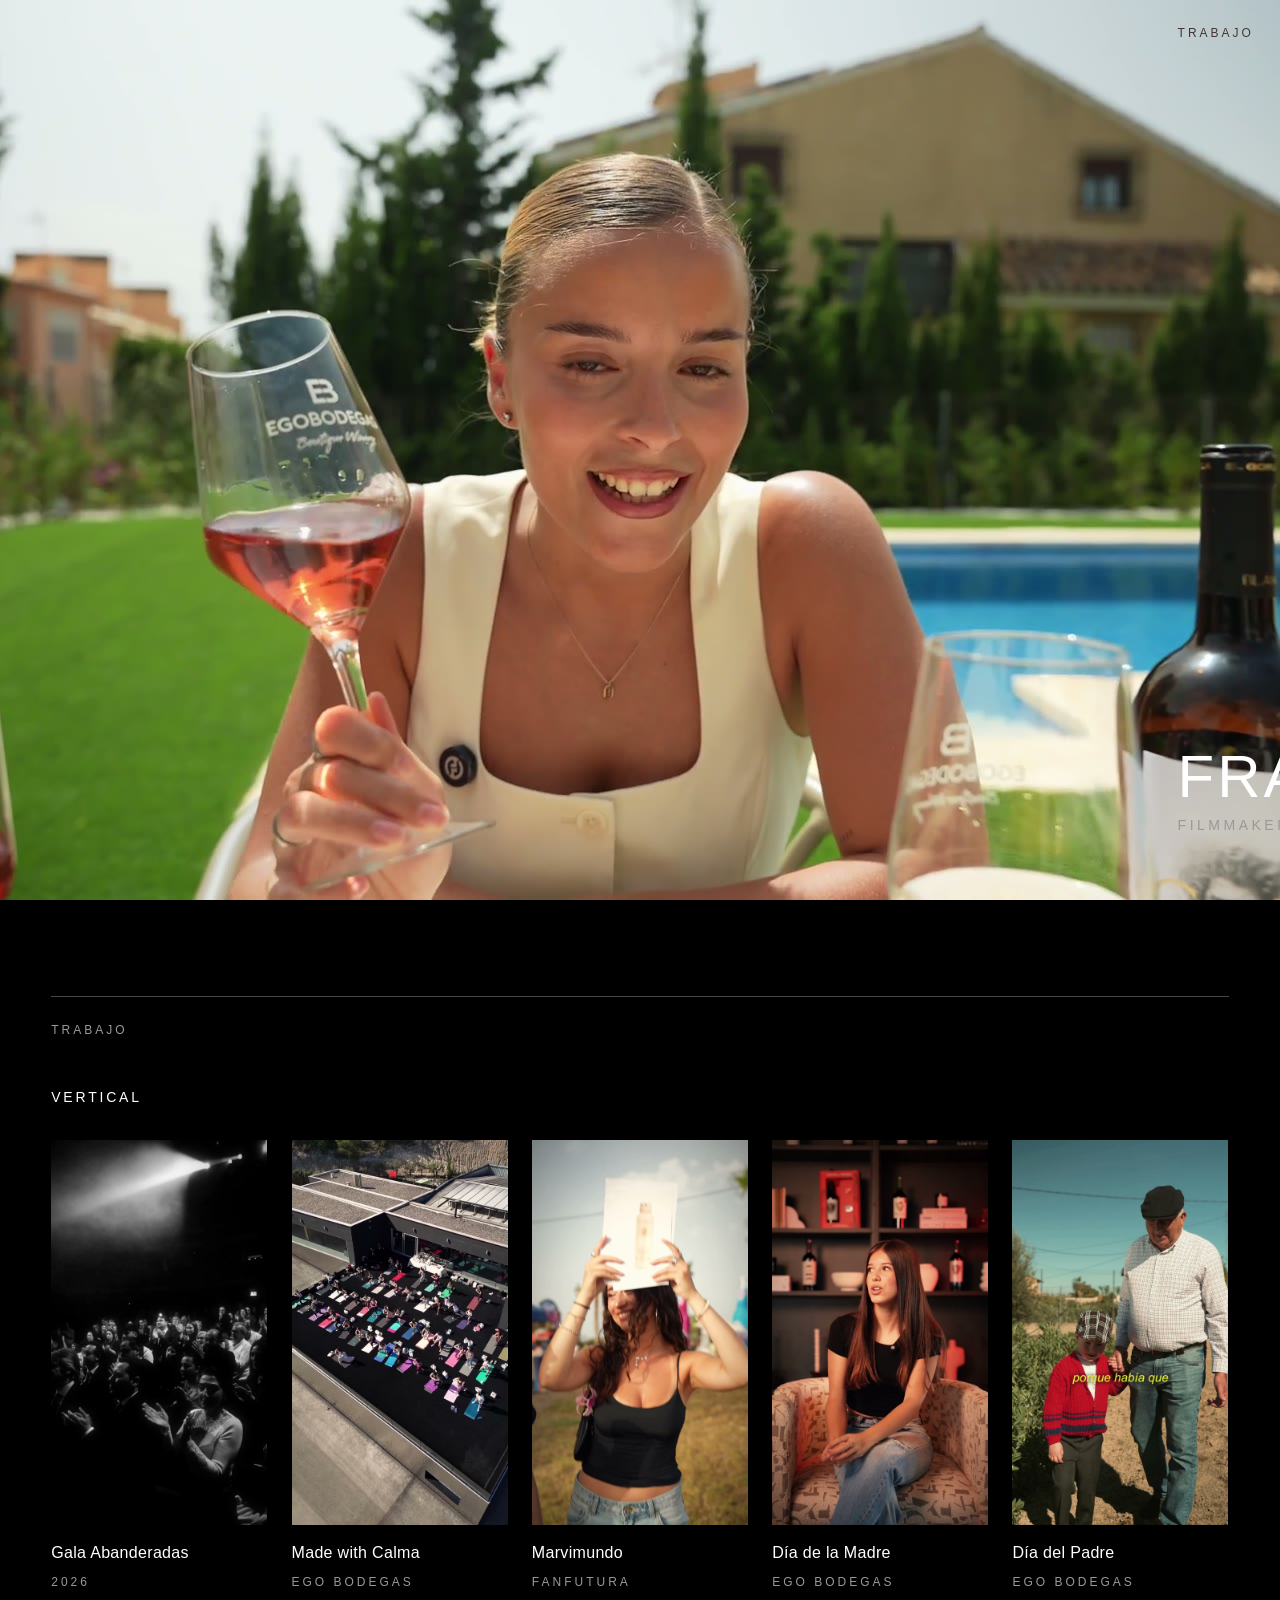
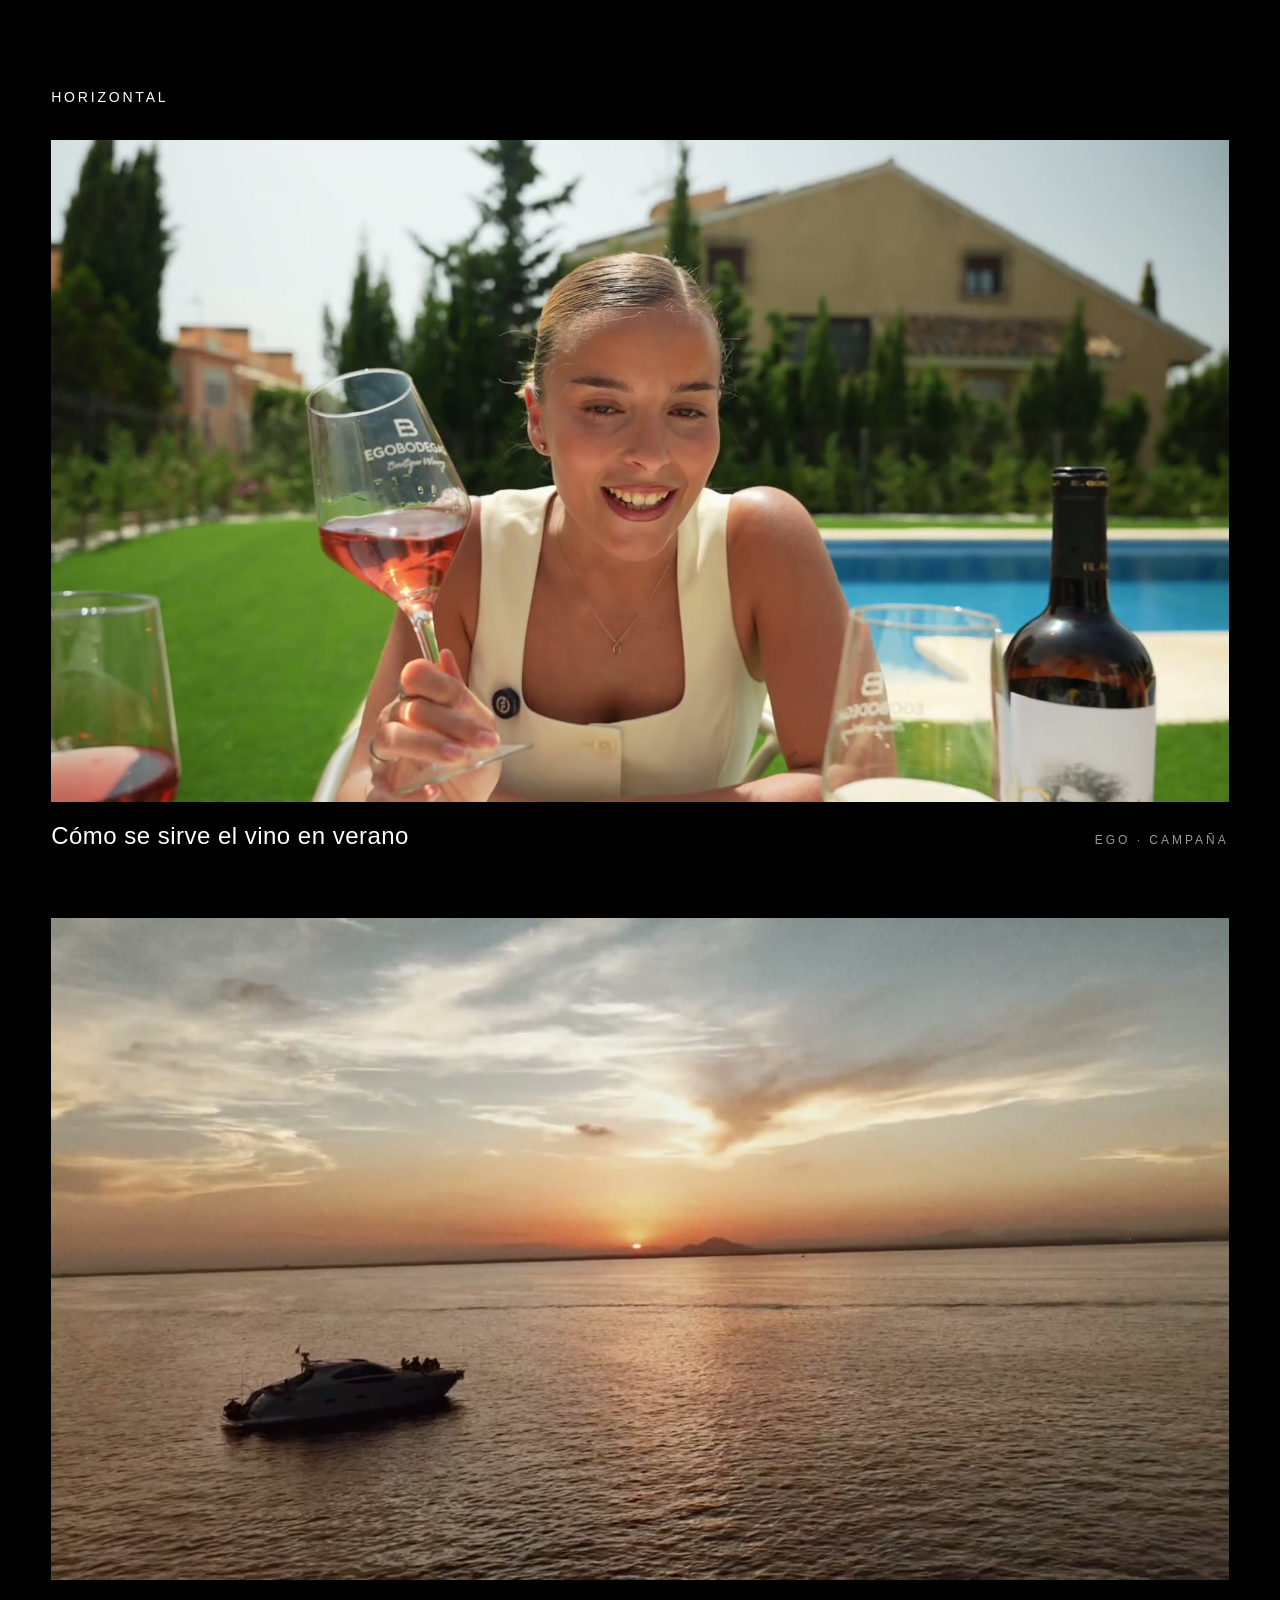
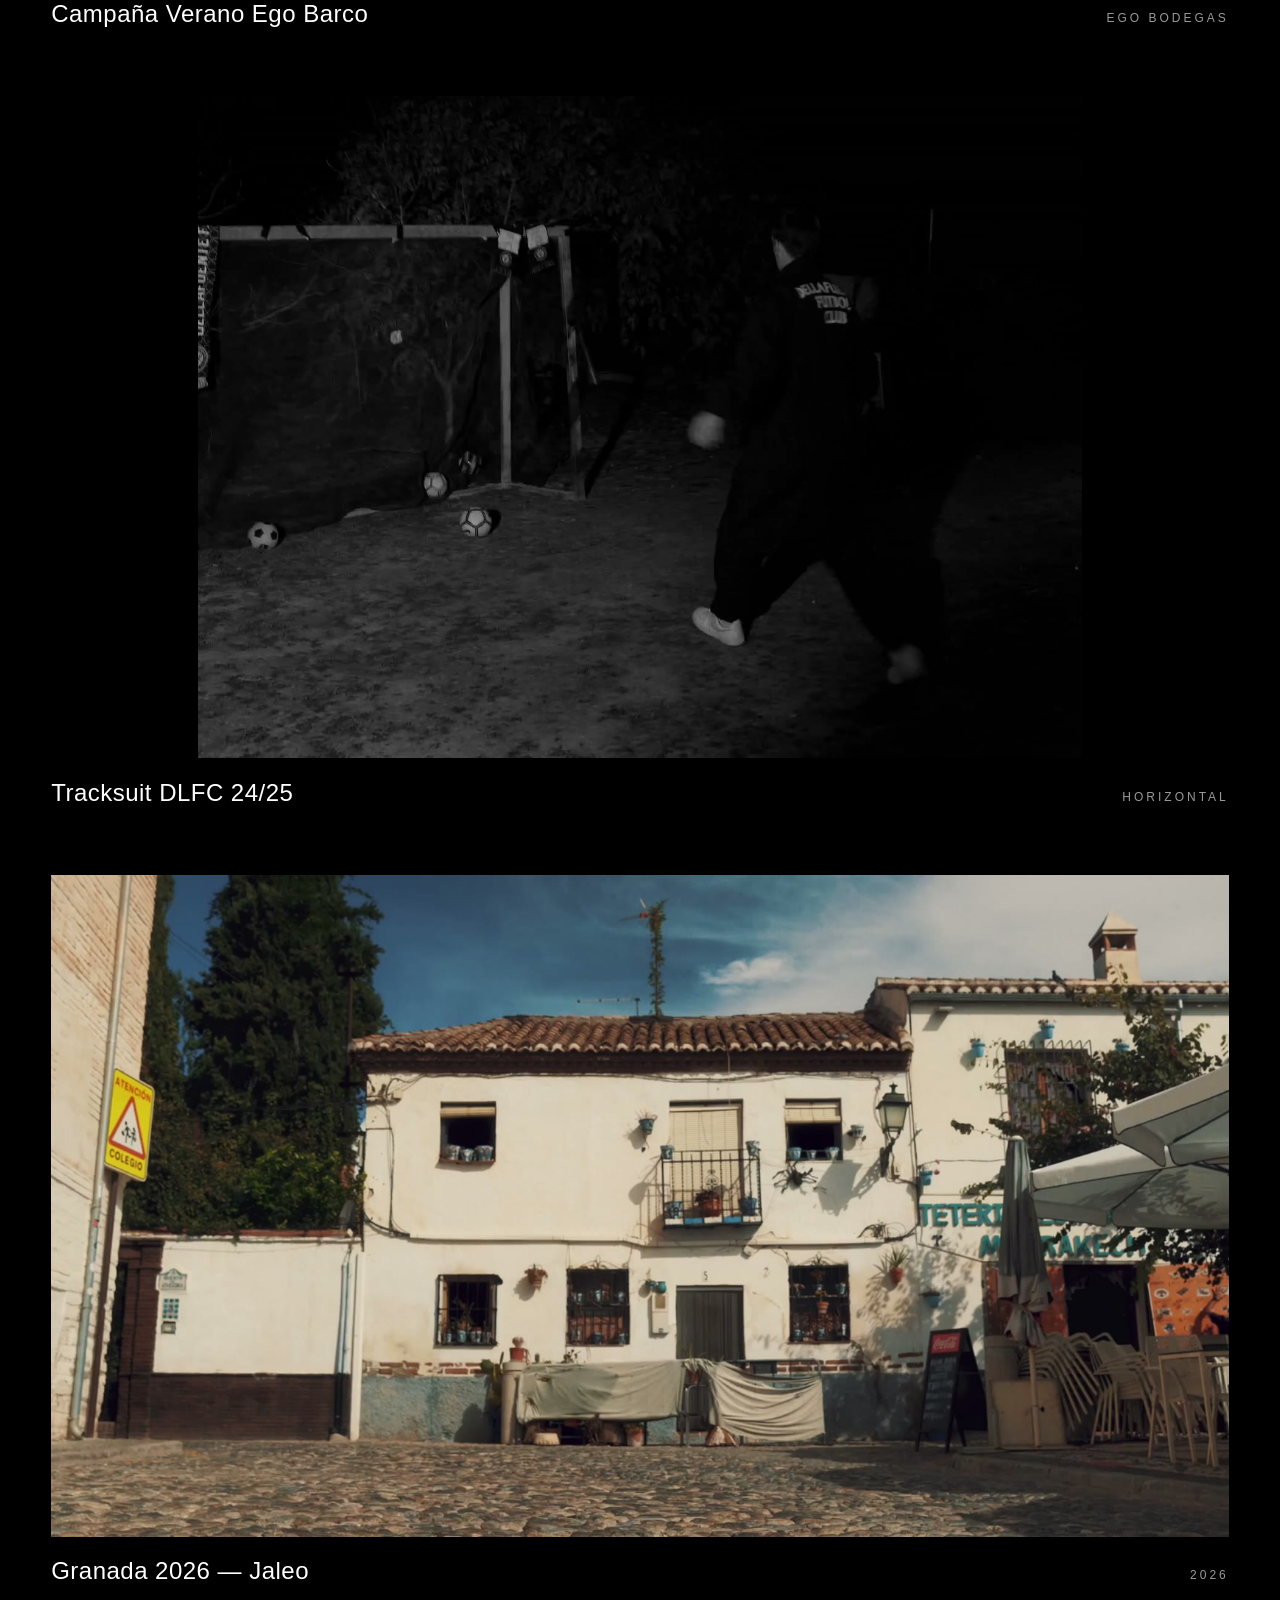
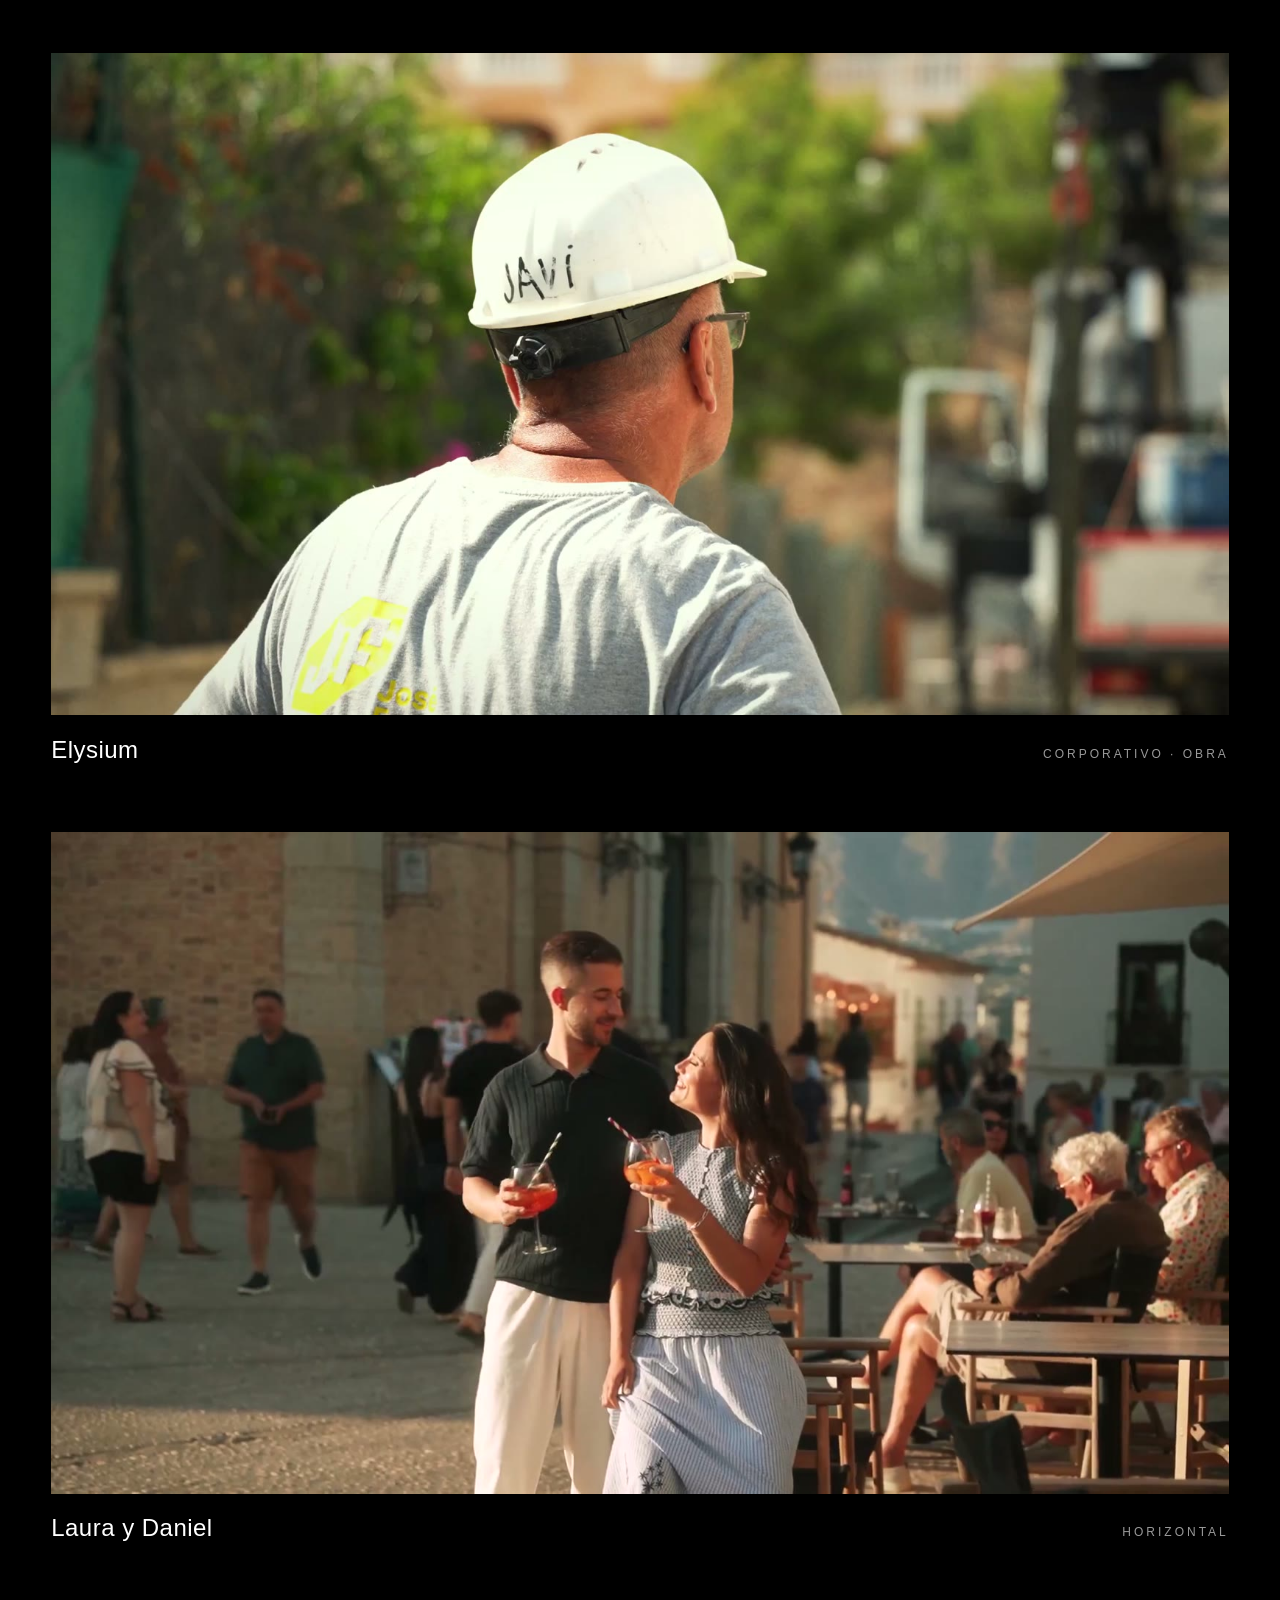
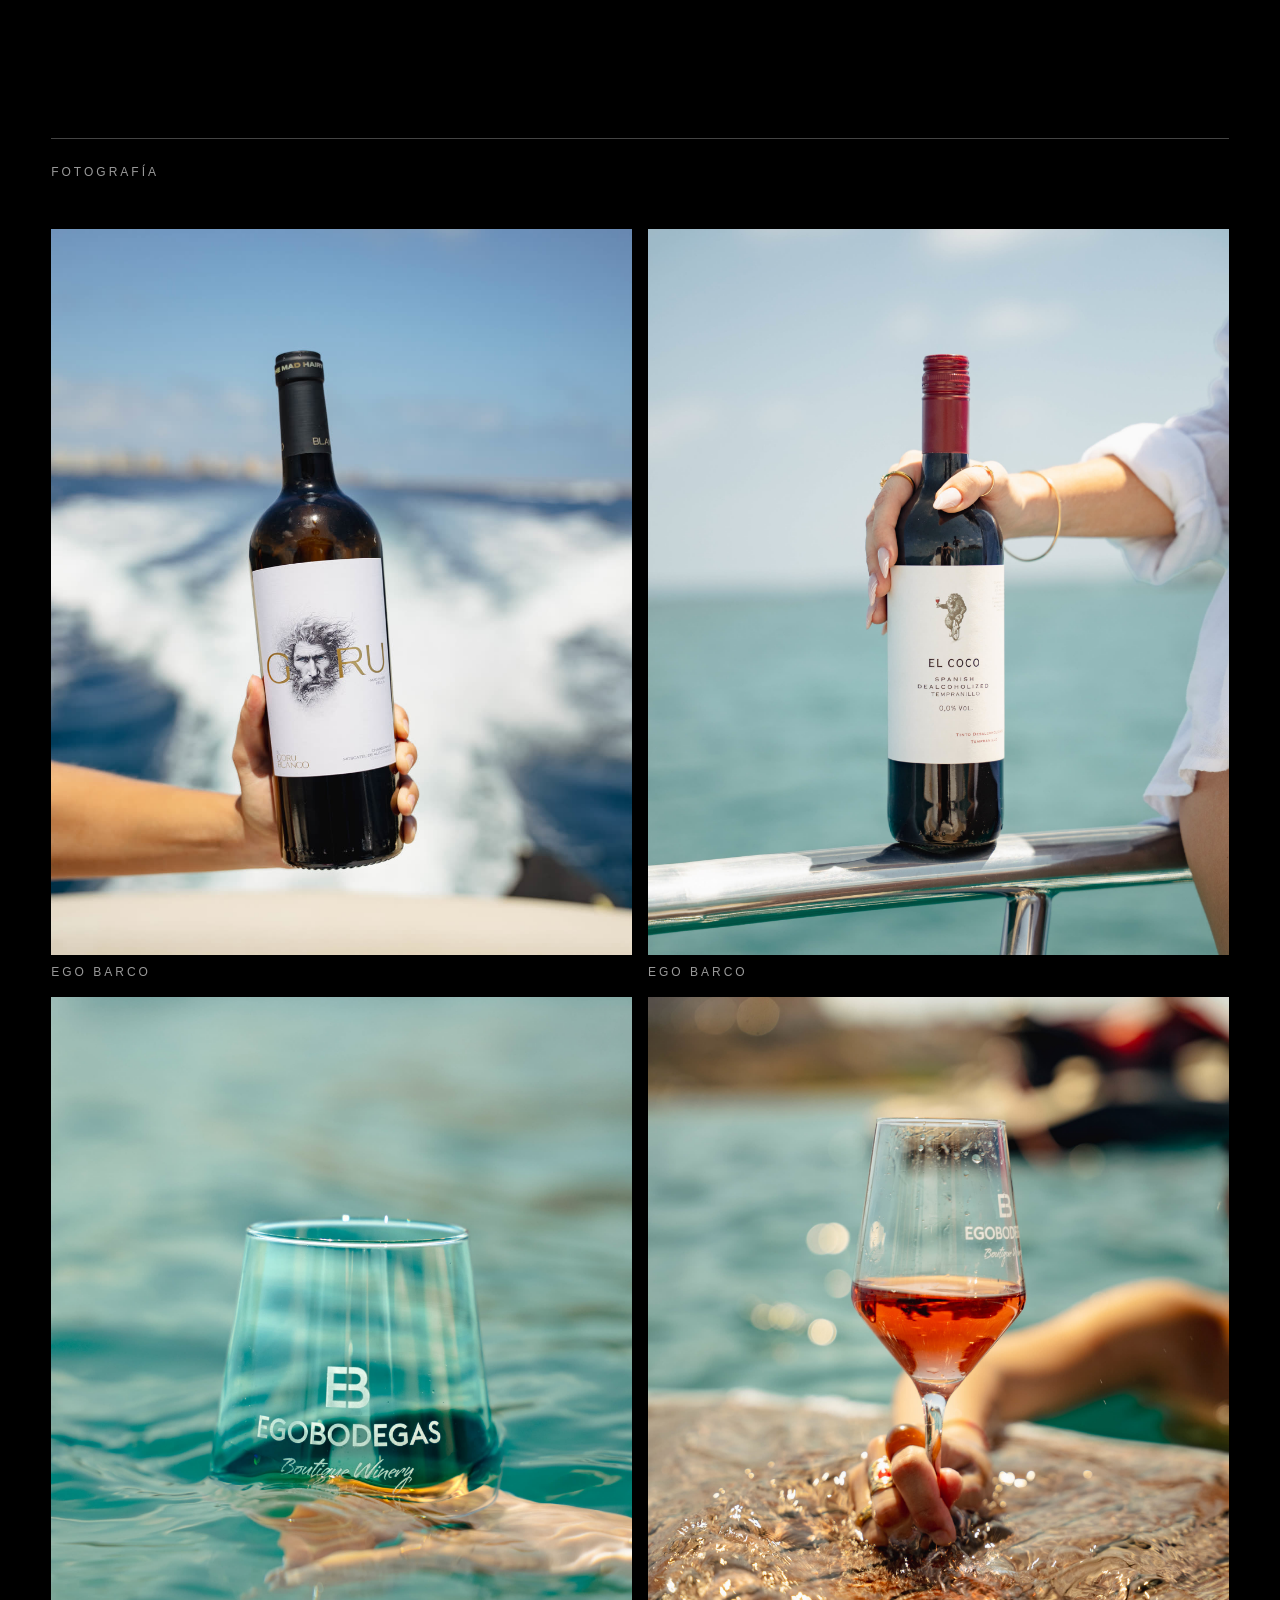
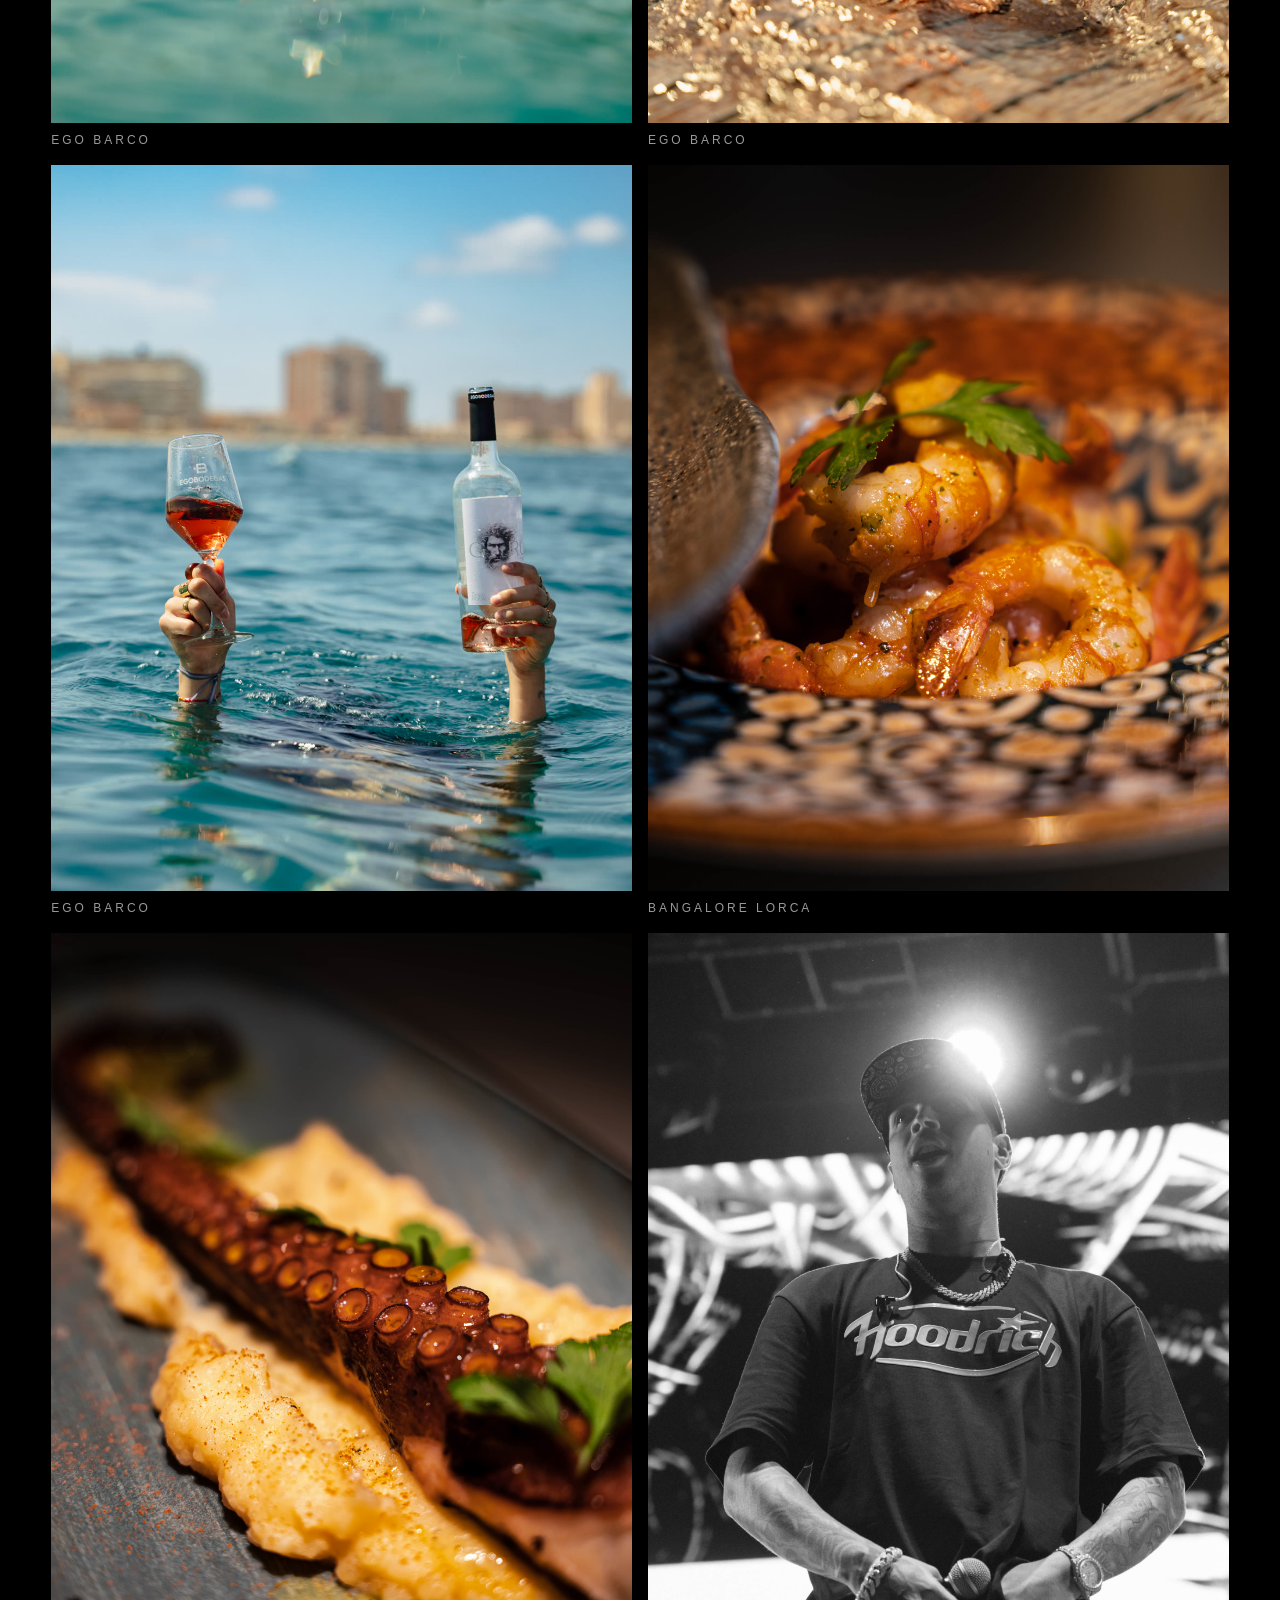
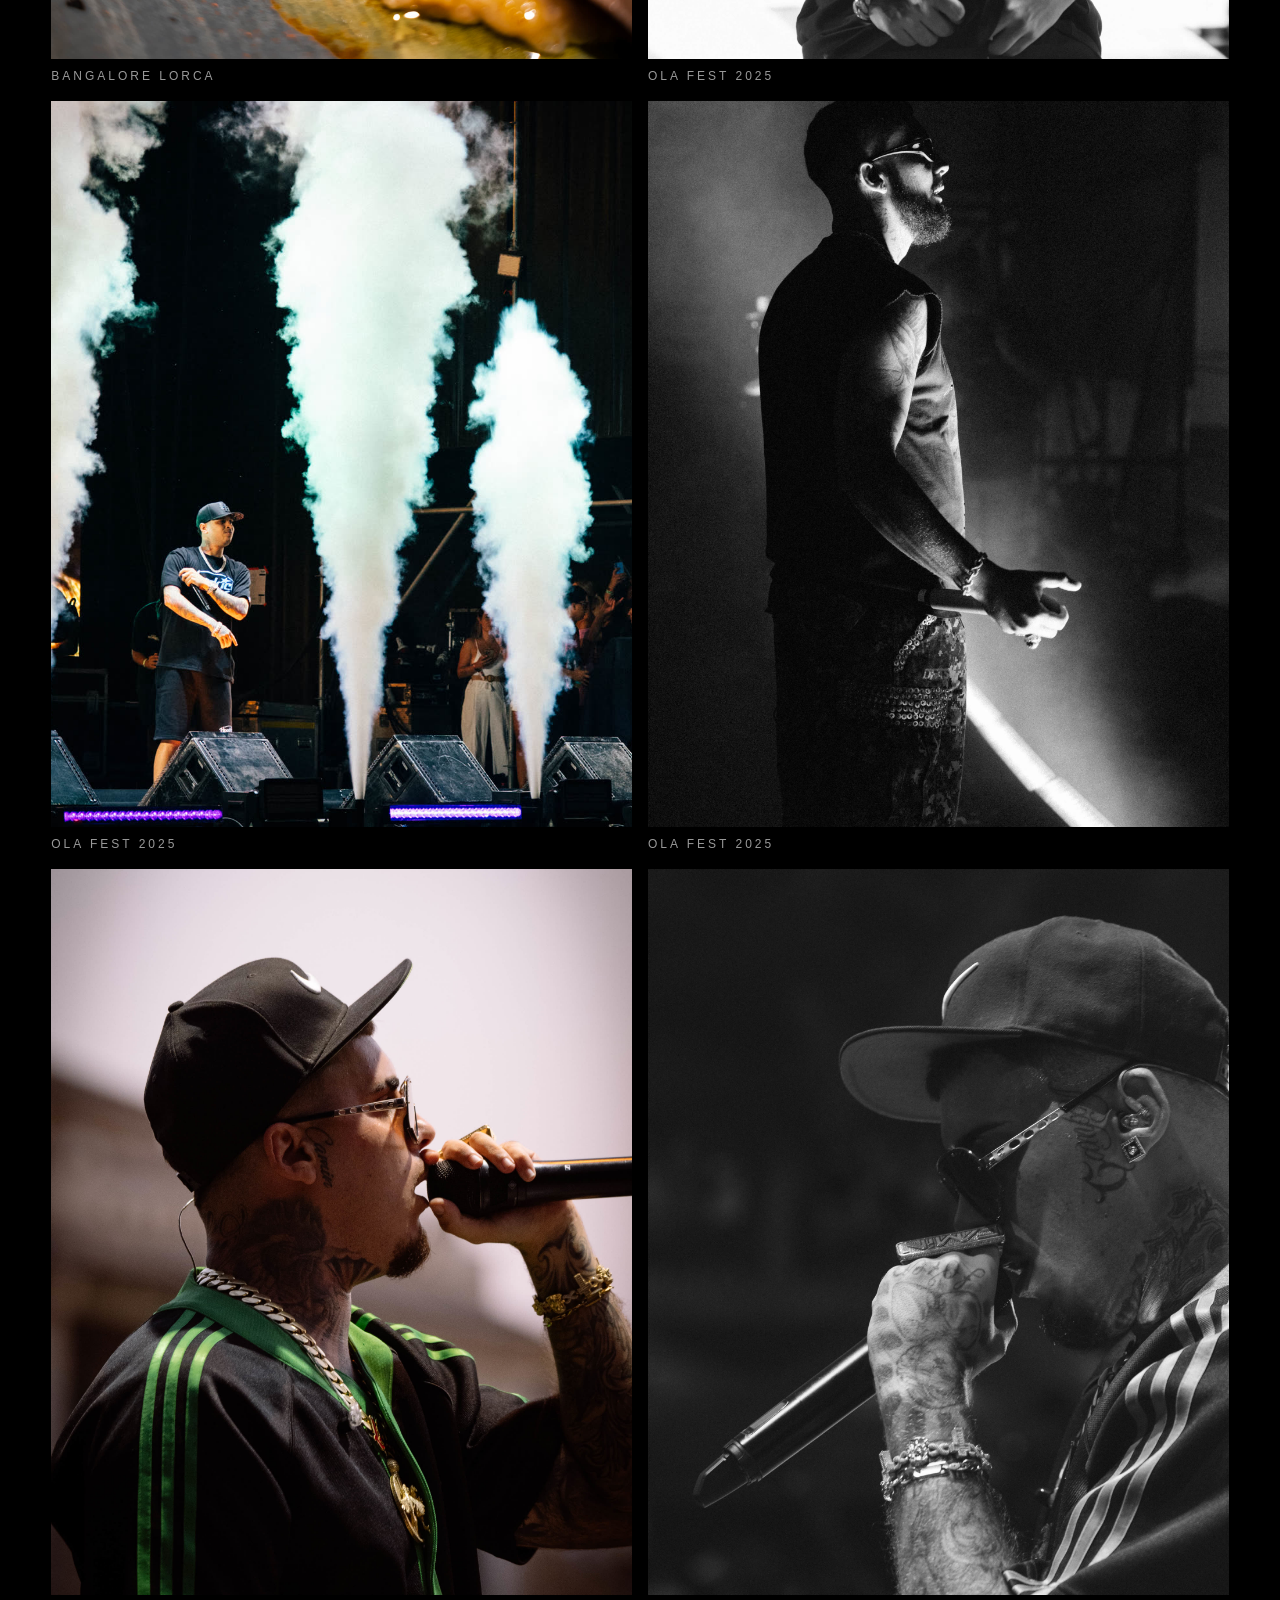
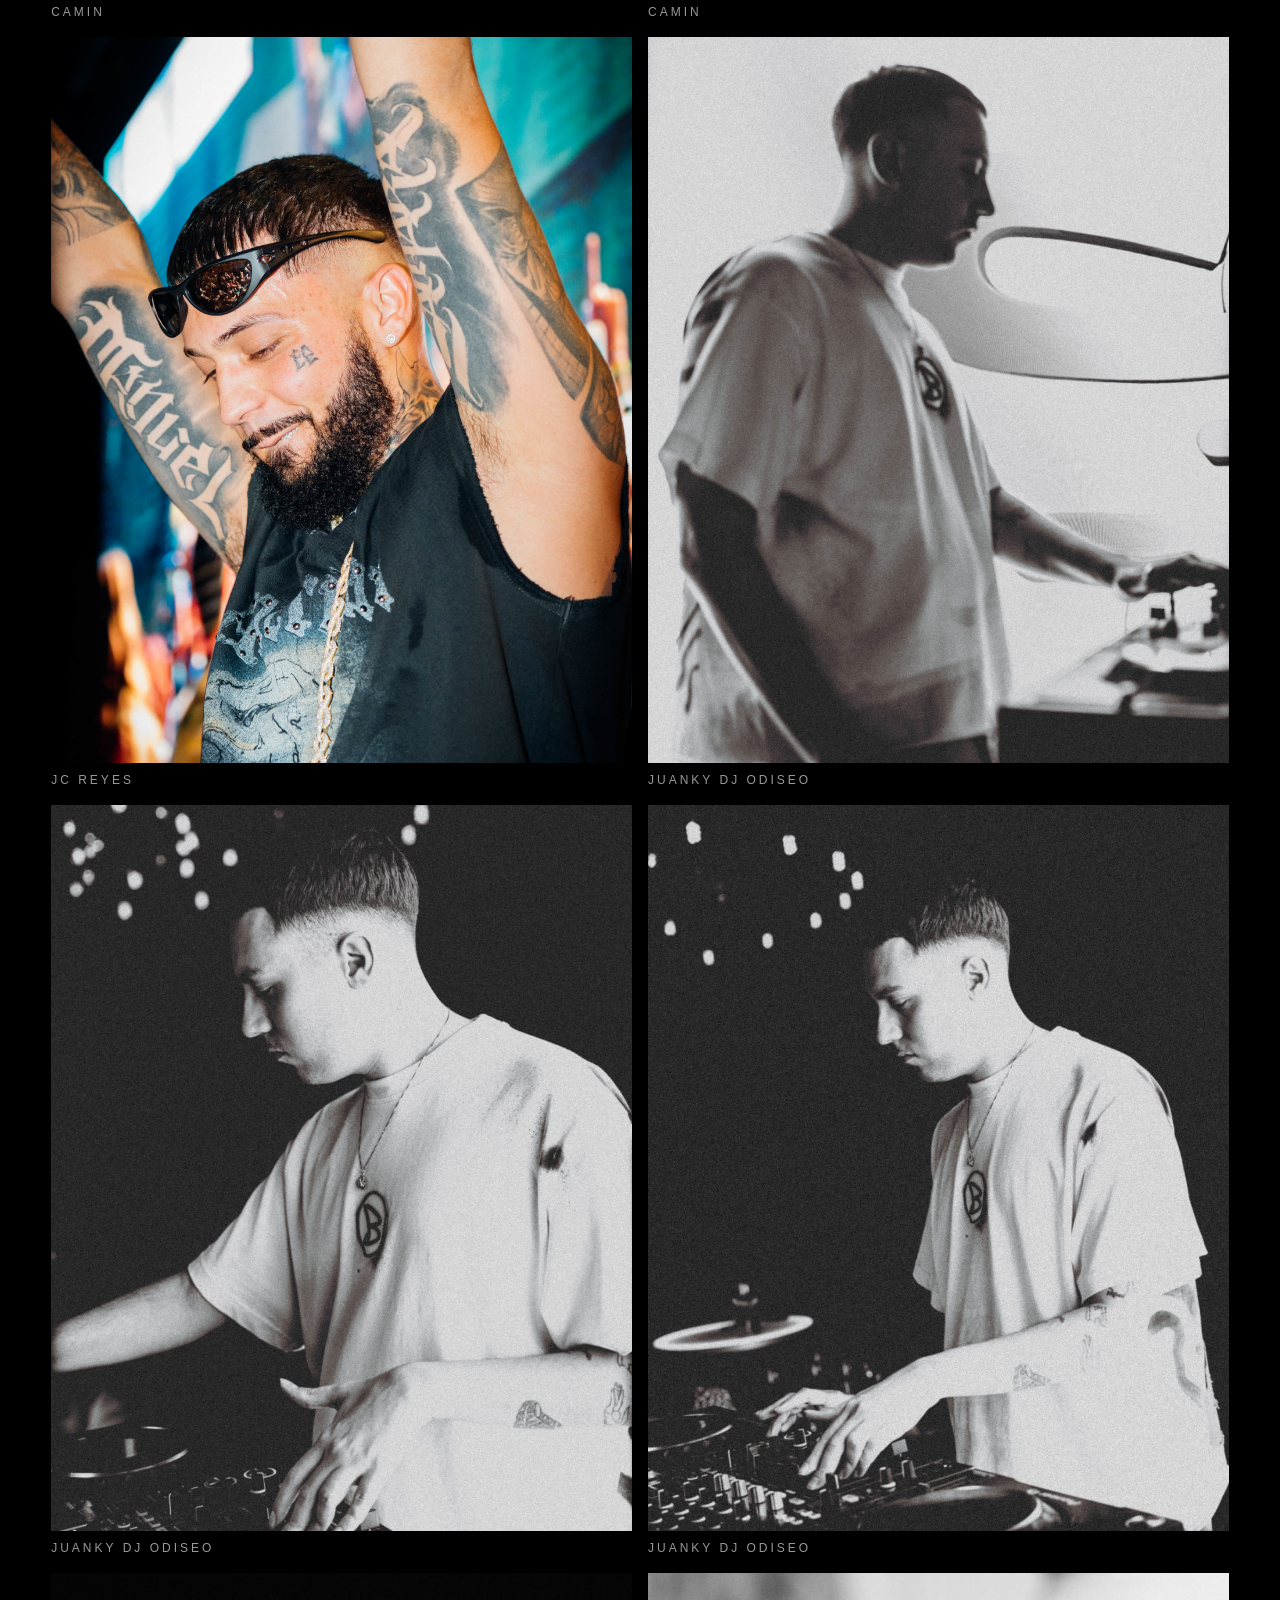
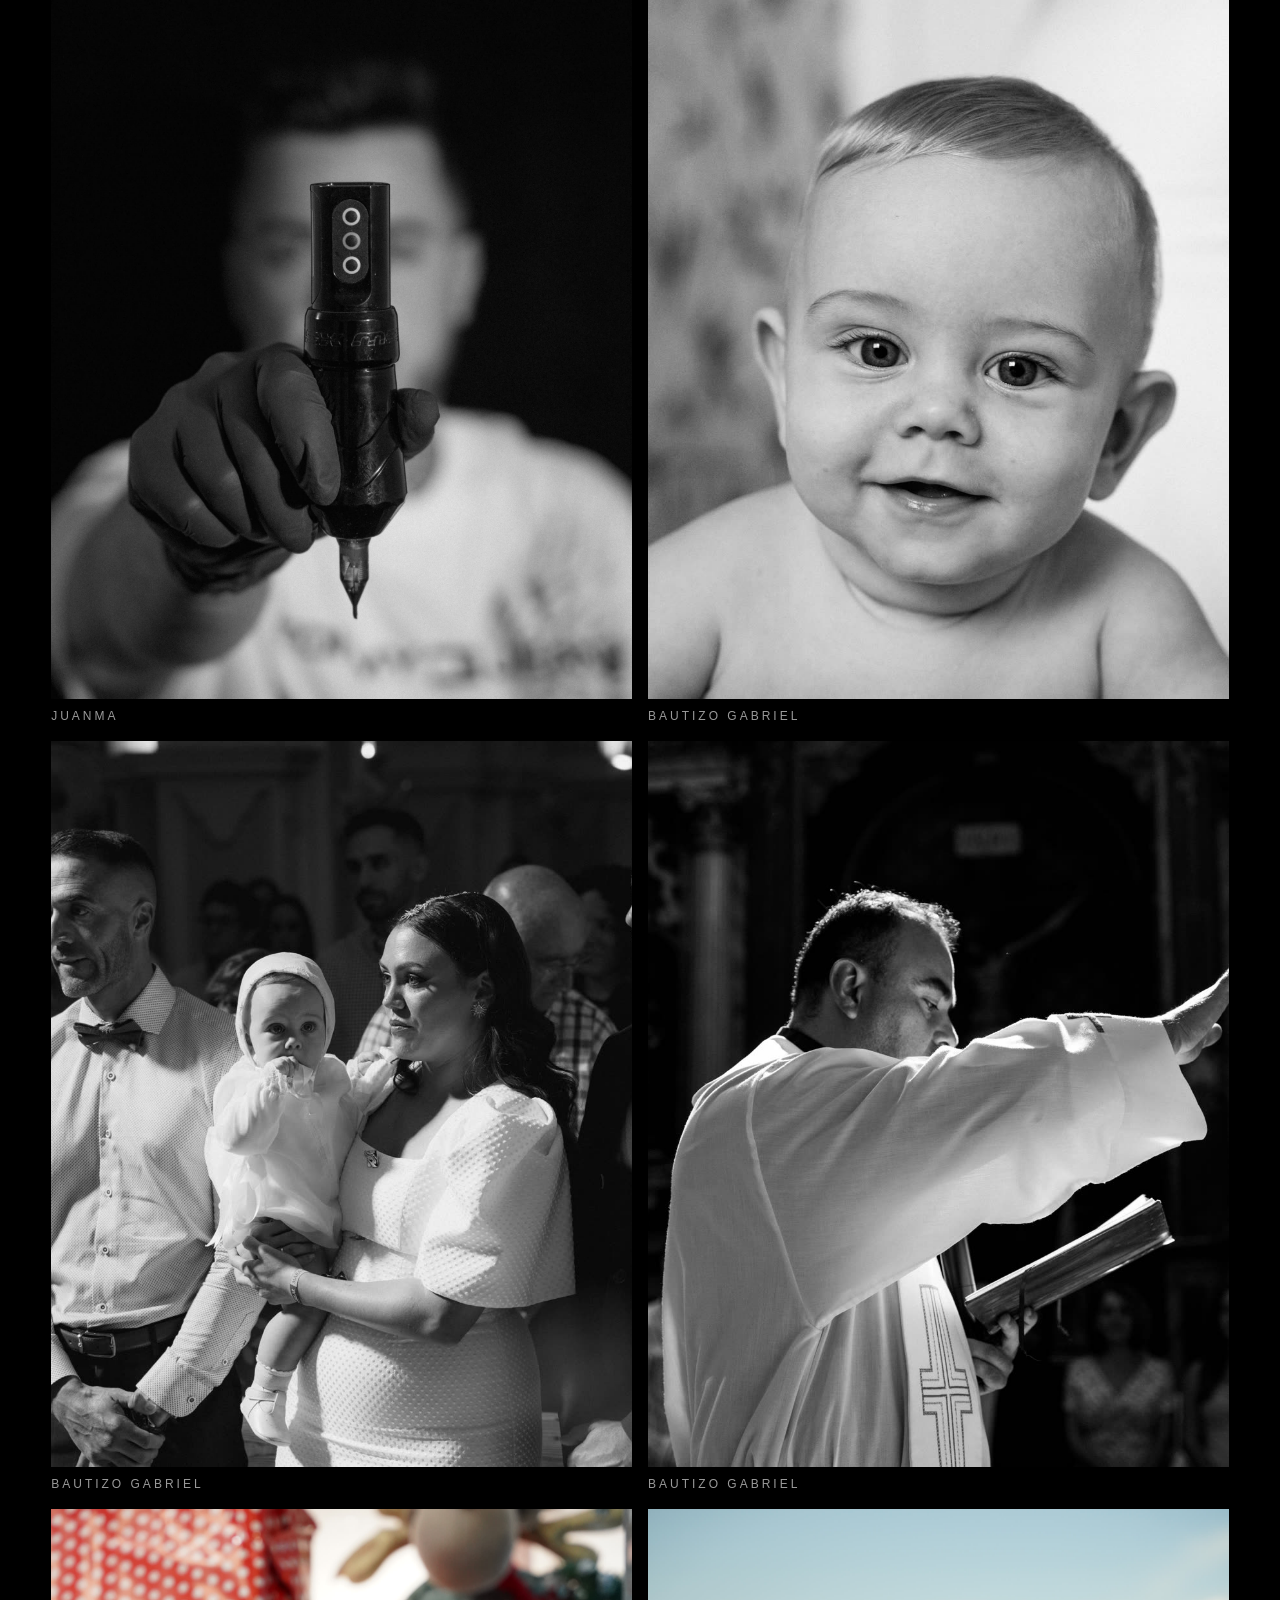
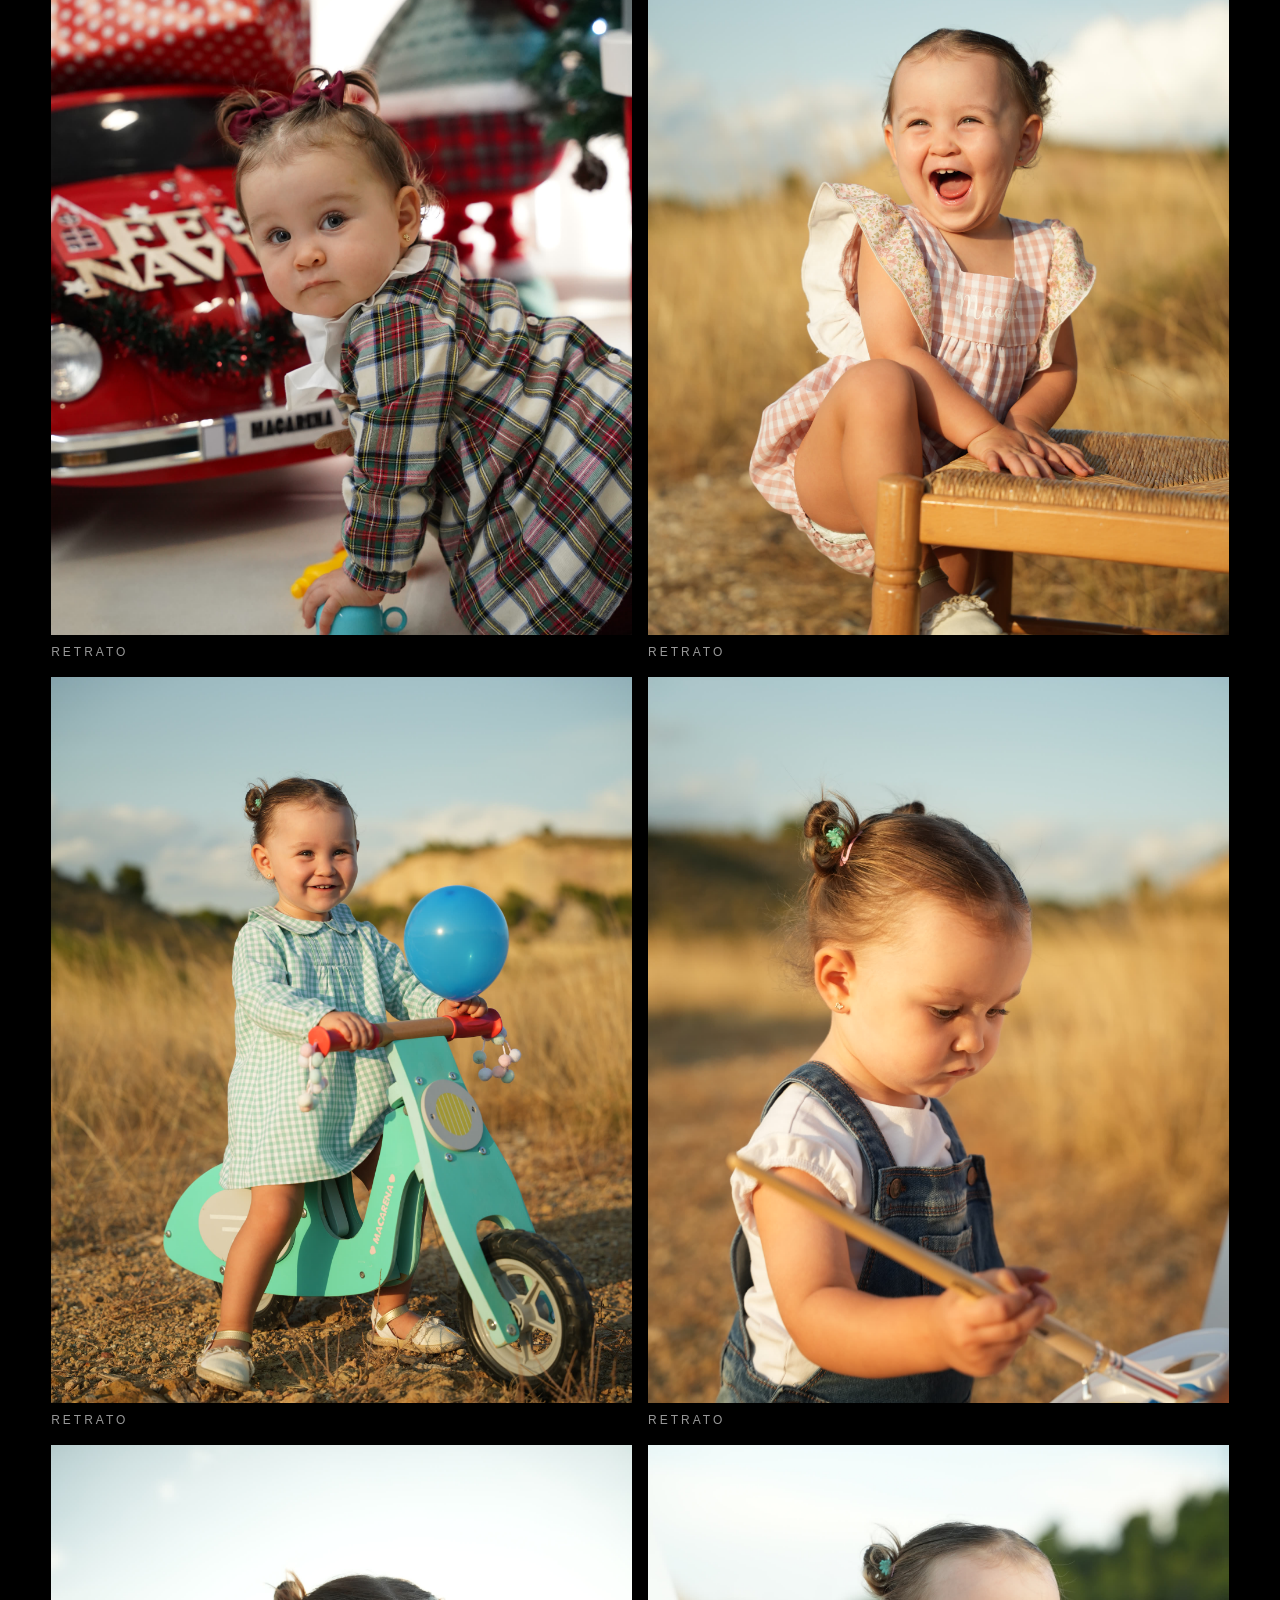
==== index.html @ 35af464d "Replace the projects carousel with a vertical page Horizontals come first, then verticals. Native pa" ====
<!DOCTYPE html>
<html lang="es">
<head>
  <meta charset="UTF-8" />
  <meta name="viewport" content="width=device-width, initial-scale=1.0" />
  <title>Fran Cisterne — Filmmaker y Director Creativo</title>
  <meta name="description" content="Fran Cisterne, Filmmaker y Director Creativo en Murcia, España. Narrativa, corporativo, documental, publicidad y comercial desde 2018. Contacto: cisternefran@gmail.com." />
  <meta name="robots" content="index, follow, max-image-preview:large" />
  <meta name="theme-color" content="#000000" />
  <meta name="color-scheme" content="dark" />
  <link rel="icon" type="image/svg+xml" href="data:image/svg+xml,%3Csvg xmlns='http://www.w3.org/2000/svg' viewBox='0 0 32 32'%3E%3Crect width='32' height='32' fill='%23000'/%3E%3Ctext x='16' y='23' text-anchor='middle' font-family='Helvetica,Arial,sans-serif' font-size='20' font-weight='300' fill='%23fff'%3EF%3C/text%3E%3C/svg%3E" />

  <!-- Open Graph -->
  <meta property="og:type" content="profile" />
  <meta property="og:title" content="Fran Cisterne — Filmmaker y Director Creativo" />
  <meta property="og:description" content="Fran Cisterne, Filmmaker y Director Creativo en Murcia, España. Narrativa, corporativo, documental, publicidad y comercial desde 2018. Contacto: cisternefran@gmail.com." />
  <meta property="og:url" content="https://[TU-DOMINIO]/" />
  <meta property="og:image" content="https://[TU-DOMINIO]/assets/videos/reel.jpg" />
  <meta property="og:image:width" content="1920" />
  <meta property="og:image:height" content="1080" />
  <meta property="og:locale" content="es_ES" />
  <meta property="og:site_name" content="Fran Cisterne" />
  <meta property="profile:first_name" content="Fran" />
  <meta property="profile:last_name" content="Cisterne" />

  <!-- Twitter -->
  <meta name="twitter:card" content="summary_large_image" />
  <meta name="twitter:title" content="Fran Cisterne — Filmmaker y Director Creativo" />
  <meta name="twitter:description" content="Fran Cisterne, Filmmaker y Director Creativo en Murcia, España. Narrativa, corporativo, documental, publicidad y comercial desde 2018. Contacto: cisternefran@gmail.com." />
  <meta name="twitter:image" content="https://[TU-DOMINIO]/assets/videos/reel.jpg" />

  <!-- Canonical -->
  <link rel="canonical" href="https://[TU-DOMINIO]/" />

  <link rel="stylesheet" href="style.css" />

  <!-- Structured data: see also per-project VideoObject scripts in body -->
  <script type="application/ld+json">
{
  "@context": "https://schema.org",
  "@type": "Person",
  "name": "Fran Cisterne",
  "jobTitle": "Filmmaker y Director Creativo",
  "url": "https://[TU-DOMINIO]/",
  "email": "mailto:cisternefran@gmail.com",
  "telephone": "+34-600-848-883",
  "sameAs": [
    "https://www.instagram.com/cisteerneee"
  ],
  "knowsAbout": [
    "Narrativa",
    "Corporativo",
    "Documental",
    "Publicidad",
    "Comercial",
    "Dirección creativa"
  ],
  "address": {
    "@type": "PostalAddress",
    "addressRegion": "Murcia",
    "addressCountry": "ES"
  },
  "description": "Filmmaker y Director Creativo. Trabajo en narrativa, corporativo, documental, publicidad y comercial desde 2018. Enfoque en identidad visual cinematográfica y percepción de marca."
}
  </script>
</head>
<body>
  <header class="nav" role="banner">
    <a class="nav__logo" href="index.html" aria-label="Fran Cisterne — inicio">
      <svg viewBox="0 0 360 24" xmlns="http://www.w3.org/2000/svg" aria-hidden="true">
        <text x="0" y="18" class="logo__text">FRAN CISTERNE</text>
      </svg>
    </a>
    <nav class="nav__links" aria-label="Principal">
      <a href="index.html#work-video">Trabajo</a>
      <a href="index.html#work-photo">Foto</a>
      <a href="index.html#about">Sobre mí</a>
      <a href="index.html#contact">Contacto</a>
    </nav>
  </header>
  <main id="top">

    <!-- HERO -->
    <section class="hero" aria-label="Reel">
      <video class="hero__video" autoplay muted playsinline loop preload="metadata" poster="assets/videos/reel.jpg">
        <source src="assets/videos/reel.mp4" type="video/mp4" />
      </video>
      <div class="hero__overlay">
        <h1 class="hero__title">FRAN CISTERNE</h1>
        <p class="hero__tag">Filmmaker y Director Creativo</p>
      </div>
    </section>

    <!-- VIDEO WORK -->
    <section id="work-video" class="section section--video" aria-labelledby="work-video-title">
      <h2 id="work-video-title" class="section__title">Trabajo</h2>

      <div class="work-group" id="vertical">
        <h3 class="work-group__title">Vertical</h3>
        <ol class="work-list work-list--vertical">
          <li class="work-item">
            <a href="projects.html#slide-7" class="work-item__link">
              <div class="work-item__thumb">
                <video class="work-item__video" muted playsinline loop preload="none" poster="assets/videos/vertical/gala-eleccion-abanderadas-2026.jpg">
                  <source src="assets/videos/vertical/gala-eleccion-abanderadas-2026.mp4" type="video/mp4" />
                </video>
              </div>
              <div class="work-item__meta">
                <span class="work-item__title">Gala Abanderadas</span>
                <span class="work-item__category">2026</span>
              </div>
            </a>
          </li>
          <li class="work-item">
            <a href="projects.html#slide-8" class="work-item__link">
              <div class="work-item__thumb">
                <video class="work-item__video" muted playsinline loop preload="none" poster="assets/videos/vertical/madewithcalma-x-egobodegas.jpg">
                  <source src="assets/videos/vertical/madewithcalma-x-egobodegas.mp4" type="video/mp4" />
                </video>
              </div>
              <div class="work-item__meta">
                <span class="work-item__title">Made with Calma</span>
                <span class="work-item__category">Ego Bodegas</span>
              </div>
            </a>
          </li>
          <li class="work-item">
            <a href="projects.html#slide-9" class="work-item__link">
              <div class="work-item__thumb">
                <video class="work-item__video" muted playsinline loop preload="none" poster="assets/videos/vertical/marvimundo-x-fanfutura.jpg">
                  <source src="assets/videos/vertical/marvimundo-x-fanfutura.mp4" type="video/mp4" />
                </video>
              </div>
              <div class="work-item__meta">
                <span class="work-item__title">Marvimundo</span>
                <span class="work-item__category">Fanfutura</span>
              </div>
            </a>
          </li>
          <li class="work-item">
            <a href="projects.html#slide-10" class="work-item__link">
              <div class="work-item__thumb">
                <video class="work-item__video" muted playsinline loop preload="none" poster="assets/videos/vertical/dia-de-la-madre-ego-bodegas.jpg">
                  <source src="assets/videos/vertical/dia-de-la-madre-ego-bodegas.mp4" type="video/mp4" />
                </video>
              </div>
              <div class="work-item__meta">
                <span class="work-item__title">Día de la Madre</span>
                <span class="work-item__category">Ego Bodegas</span>
              </div>
            </a>
          </li>
          <li class="work-item">
            <a href="projects.html#slide-11" class="work-item__link">
              <div class="work-item__thumb">
                <video class="work-item__video" muted playsinline loop preload="none" poster="assets/videos/vertical/dia-del-padre-ego-bodegas.jpg">
                  <source src="assets/videos/vertical/dia-del-padre-ego-bodegas.mp4" type="video/mp4" />
                </video>
              </div>
              <div class="work-item__meta">
                <span class="work-item__title">Día del Padre</span>
                <span class="work-item__category">Ego Bodegas</span>
              </div>
            </a>
          </li>
        </ol>
      </div>

      <div class="work-group" id="horizontal">
        <h3 class="work-group__title">Horizontal</h3>
        <ol class="work-list">
          <li class="work-item">
            <a href="projects.html#slide-1" class="work-item__link">
              <div class="work-item__thumb">
                <video class="work-item__video" muted playsinline loop preload="none" poster="assets/videos/horizontal/campana-ego-vino-verano.jpg">
                  <source src="assets/videos/horizontal/campana-ego-vino-verano.mp4" type="video/mp4" />
                </video>
              </div>
              <div class="work-item__meta">
                <span class="work-item__title">Cómo se sirve el vino en verano</span>
                <span class="work-item__category">Ego · Campaña</span>
              </div>
            </a>
          </li>
          <li class="work-item">
            <a href="projects.html#slide-2" class="work-item__link">
              <div class="work-item__thumb">
                <video class="work-item__video" muted playsinline loop preload="none" poster="assets/videos/horizontal/campana-verano-ego-barco.jpg">
                  <source src="assets/videos/horizontal/campana-verano-ego-barco.mp4" type="video/mp4" />
                </video>
              </div>
              <div class="work-item__meta">
                <span class="work-item__title">Campaña Verano Ego Barco</span>
                <span class="work-item__category">Ego Bodegas</span>
              </div>
            </a>
          </li>
          <li class="work-item work-item--contain">
            <a href="projects.html#slide-3" class="work-item__link">
              <div class="work-item__thumb">
                <video class="work-item__video" muted playsinline loop preload="none" poster="assets/videos/horizontal/tracksuit-dlfc-24-25.jpg">
                  <source src="assets/videos/horizontal/tracksuit-dlfc-24-25.mp4" type="video/mp4" />
                </video>
              </div>
              <div class="work-item__meta">
                <span class="work-item__title">Tracksuit DLFC 24/25</span>
                <span class="work-item__category">Horizontal</span>
              </div>
            </a>
          </li>
          <li class="work-item">
            <a href="projects.html#slide-4" class="work-item__link">
              <div class="work-item__thumb">
                <video class="work-item__video" muted playsinline loop preload="none" poster="assets/videos/horizontal/granada-2026-jaleo.jpg">
                  <source src="assets/videos/horizontal/granada-2026-jaleo.mp4" type="video/mp4" />
                </video>
              </div>
              <div class="work-item__meta">
                <span class="work-item__title">Granada 2026 — Jaleo</span>
                <span class="work-item__category">2026</span>
              </div>
            </a>
          </li>
          <li class="work-item">
            <a href="projects.html#slide-5" class="work-item__link">
              <div class="work-item__thumb">
                <video class="work-item__video" muted playsinline loop preload="none" poster="assets/videos/horizontal/elysium-corporativo-obra.jpg">
                  <source src="assets/videos/horizontal/elysium-corporativo-obra.mp4" type="video/mp4" />
                </video>
              </div>
              <div class="work-item__meta">
                <span class="work-item__title">Elysium</span>
                <span class="work-item__category">Corporativo · Obra</span>
              </div>
            </a>
          </li>
          <li class="work-item">
            <a href="projects.html#slide-6" class="work-item__link">
              <div class="work-item__thumb">
                <video class="work-item__video" muted playsinline loop preload="none" poster="assets/videos/horizontal/laura-y-daniel.jpg">
                  <source src="assets/videos/horizontal/laura-y-daniel.mp4" type="video/mp4" />
                </video>
              </div>
              <div class="work-item__meta">
                <span class="work-item__title">Laura y Daniel</span>
                <span class="work-item__category">Horizontal</span>
              </div>
            </a>
          </li>
        </ol>
      </div>

    </section>

    <!-- PHOTO WORK -->
    <section id="work-photo" class="section section--photo" aria-labelledby="work-photo-title">
      <h2 id="work-photo-title" class="section__title">Fotografía</h2>

      <div class="photo-grid">
        <figure class="photo-card">
          <img class="photo-card__img" src="assets/photos/ego-barco/01.jpg" alt="Botella de vino blanco frente a la estela de un barco · Ego Barco" loading="lazy" />
          <figcaption class="photo-card__caption">Ego Barco</figcaption>
        </figure>
        <figure class="photo-card">
          <img class="photo-card__img" src="assets/photos/ego-barco/02.jpg" alt="Fotografía de la campaña Ego Barco" loading="lazy" />
          <figcaption class="photo-card__caption">Ego Barco</figcaption>
        </figure>
        <figure class="photo-card">
          <img class="photo-card__img" src="assets/photos/ego-barco/03.jpg" alt="Fotografía de la campaña Ego Barco" loading="lazy" />
          <figcaption class="photo-card__caption">Ego Barco</figcaption>
        </figure>
        <figure class="photo-card">
          <img class="photo-card__img" src="assets/photos/ego-barco/04.jpg" alt="Copa de vino de Ego Bodegas sobre el agua · Ego Barco" loading="lazy" />
          <figcaption class="photo-card__caption">Ego Barco</figcaption>
        </figure>
        <figure class="photo-card">
          <img class="photo-card__img" src="assets/photos/ego-barco/05.jpg" alt="Fotografía de la campaña Ego Barco" loading="lazy" />
          <figcaption class="photo-card__caption">Ego Barco</figcaption>
        </figure>
        <figure class="photo-card">
          <img class="photo-card__img" src="assets/photos/bangalore-lorca/01.jpg" alt="Plato de gambas en Bangalore Lorca" loading="lazy" />
          <figcaption class="photo-card__caption">Bangalore Lorca</figcaption>
        </figure>
        <figure class="photo-card">
          <img class="photo-card__img" src="assets/photos/bangalore-lorca/02.jpg" alt="Pulpo sobre crema en Bangalore Lorca" loading="lazy" />
          <figcaption class="photo-card__caption">Bangalore Lorca</figcaption>
        </figure>
        <figure class="photo-card">
          <img class="photo-card__img" src="assets/photos/ola-fest-2025/01.jpg" alt="Artista en el escenario, blanco y negro · Ola Fest 2025" loading="lazy" />
          <figcaption class="photo-card__caption">Ola Fest 2025</figcaption>
        </figure>
        <figure class="photo-card">
          <img class="photo-card__img" src="assets/photos/ola-fest-2025/02.jpg" alt="Directo en Ola Fest 2025" loading="lazy" />
          <figcaption class="photo-card__caption">Ola Fest 2025</figcaption>
        </figure>
        <figure class="photo-card">
          <img class="photo-card__img" src="assets/photos/ola-fest-2025/03.jpg" alt="Directo en Ola Fest 2025" loading="lazy" />
          <figcaption class="photo-card__caption">Ola Fest 2025</figcaption>
        </figure>
        <figure class="photo-card">
          <img class="photo-card__img" src="assets/photos/camin/01.jpg" alt="Artista cantando con micrófono · Camin" loading="lazy" />
          <figcaption class="photo-card__caption">Camin</figcaption>
        </figure>
        <figure class="photo-card">
          <img class="photo-card__img" src="assets/photos/camin/02.jpg" alt="Directo de Camin" loading="lazy" />
          <figcaption class="photo-card__caption">Camin</figcaption>
        </figure>
        <figure class="photo-card">
          <img class="photo-card__img" src="assets/photos/jc-reyes/01.jpg" alt="Artista en el escenario · JC Reyes" loading="lazy" />
          <figcaption class="photo-card__caption">JC Reyes</figcaption>
        </figure>
        <figure class="photo-card">
          <img class="photo-card__img" src="assets/photos/juanky-dj-odiseo/01.jpg" alt="DJ en cabina · Juanky DJ Odiseo" loading="lazy" />
          <figcaption class="photo-card__caption">Juanky DJ Odiseo</figcaption>
        </figure>
        <figure class="photo-card">
          <img class="photo-card__img" src="assets/photos/juanky-dj-odiseo/02.jpg" alt="Sesión de Juanky DJ Odiseo" loading="lazy" />
          <figcaption class="photo-card__caption">Juanky DJ Odiseo</figcaption>
        </figure>
        <figure class="photo-card">
          <img class="photo-card__img" src="assets/photos/juanky-dj-odiseo/03.jpg" alt="Sesión de Juanky DJ Odiseo" loading="lazy" />
          <figcaption class="photo-card__caption">Juanky DJ Odiseo</figcaption>
        </figure>
        <figure class="photo-card">
          <img class="photo-card__img" src="assets/photos/juanma/01.jpg" alt="Retrato en blanco y negro con máquina de tatuar · Juanma" loading="lazy" />
          <figcaption class="photo-card__caption">Juanma</figcaption>
        </figure>
        <figure class="photo-card">
          <img class="photo-card__img" src="assets/photos/bautizo-gabriel/01.jpg" alt="Retrato en blanco y negro de un bebé · Bautizo Gabriel" loading="lazy" />
          <figcaption class="photo-card__caption">Bautizo Gabriel</figcaption>
        </figure>
        <figure class="photo-card">
          <img class="photo-card__img" src="assets/photos/bautizo-gabriel/02.jpg" alt="Familia durante la ceremonia · Bautizo Gabriel" loading="lazy" />
          <figcaption class="photo-card__caption">Bautizo Gabriel</figcaption>
        </figure>
        <figure class="photo-card">
          <img class="photo-card__img" src="assets/photos/bautizo-gabriel/03.jpg" alt="Bautizo Gabriel" loading="lazy" />
          <figcaption class="photo-card__caption">Bautizo Gabriel</figcaption>
        </figure>
        <figure class="photo-card">
          <img class="photo-card__img" src="assets/photos/retrato/01.jpg" alt="Retrato de una niña en Navidad" loading="lazy" />
          <figcaption class="photo-card__caption">Retrato</figcaption>
        </figure>
        <figure class="photo-card">
          <img class="photo-card__img" src="assets/photos/retrato/02.jpg" alt="Niña riendo al aire libre · Retrato" loading="lazy" />
          <figcaption class="photo-card__caption">Retrato</figcaption>
        </figure>
        <figure class="photo-card">
          <img class="photo-card__img" src="assets/photos/retrato/03.jpg" alt="Retrato" loading="lazy" />
          <figcaption class="photo-card__caption">Retrato</figcaption>
        </figure>
        <figure class="photo-card">
          <img class="photo-card__img" src="assets/photos/retrato/04.jpg" alt="Retrato" loading="lazy" />
          <figcaption class="photo-card__caption">Retrato</figcaption>
        </figure>
        <figure class="photo-card">
          <img class="photo-card__img" src="assets/photos/retrato/05.jpg" alt="Retrato" loading="lazy" />
          <figcaption class="photo-card__caption">Retrato</figcaption>
        </figure>
        <figure class="photo-card">
          <img class="photo-card__img" src="assets/photos/retrato/06.jpg" alt="Retrato" loading="lazy" />
          <figcaption class="photo-card__caption">Retrato</figcaption>
        </figure>
        <figure class="photo-card">
          <img class="photo-card__img" src="assets/photos/paisaje/01.jpg" alt="Silueta frente a una ciudad iluminada al atardecer" loading="lazy" />
          <figcaption class="photo-card__caption">Paisaje</figcaption>
        </figure>
        <figure class="photo-card">
          <img class="photo-card__img" src="assets/photos/paisaje/02.jpg" alt="Persona sentada entre pinos al atardecer" loading="lazy" />
          <figcaption class="photo-card__caption">Paisaje</figcaption>
        </figure>
      </div>
    </section>

    <!-- ABOUT — SEO/AEO structured. -->
    <!--
      Bio definitiva del cliente.
      Bloque 1 · Lead (AEO)
      Bloque 2 · Origen (voz del cliente)
      Bloque 3 · Enfoque (voz del cliente)
      Bloque 4 · Servicios (AEO)
    -->
    <section id="about" class="section section--about" aria-labelledby="about-title">
      <h2 id="about-title" class="section__title">Sobre mí</h2>

      <!-- Bloque 1 · Lead (AEO) · nombre + rol -->
      <p class="about__lead">
        <strong>Fran Cisterne</strong> — Filmmaker y Director Creativo.
      </p>

      <!-- Bloque 2 · Origen (voz del cliente) -->
      <p class="about__text">
        Nací en Cehegín, Murcia, y desde pequeño siempre he sentido una especial
        curiosidad por el mundo audiovisual y la forma de contar historias. Tengo 26
        años y empecé en 2018 construyendo mi camino profesional detrás de una
        cámara, convirtiendo una afición en mi forma de vida.
      </p>

      <!-- Bloque 3 · Enfoque (voz del cliente) -->
      <p class="about__text">
        Mi enfoque se centra en transformar ideas y conceptos en piezas
        audiovisuales con una identidad visual sólida y cinematográfica. Busco que
        cada proyecto tenga un lenguaje propio, cuidando la dirección, la
        fotografía, el movimiento y el ritmo hasta el último detalle. Entiendo el
        audiovisual como una herramienta para comunicar, emocionar y construir
        percepción de marca. Trabajo desde la idea hasta la pieza final, combinando
        creatividad y técnica para crear imágenes que no solo destaquen, sino que
        permanezcan.
      </p>

      <!-- Bloque 4 · Servicios (AEO) -->
      <p class="about__services">
        Disponible para <em>narrativa</em>, <em>corporativo</em>,
        <em>documental</em>, <em>publicidad</em> y <em>comercial</em>.
      </p>
    </section>

    <!-- CONTACT -->
    <footer id="contact" class="section section--contact" aria-labelledby="contact-title">
      <h2 id="contact-title" class="section__title">Contacto</h2>
      <ul class="contact__list">
        <li><a href="mailto:cisternefran@gmail.com">cisternefran@gmail.com</a></li>
        <li><a href="tel:+346****8883">+34 600 84 88 83</a></li>
        <li><a href="https://www.instagram.com/cisteerneee" rel="me" target="_blank">Instagram</a></li>
      </ul>
      <p class="contact__legal">© Fran Cisterne 2026</p>
    </footer>

  </main>
</body>
</html>
---- style.css ----
/* =========================================================
   Cisterne Audiovisual — Portfolio
   Tokens · Reset · Layout · Components
   ========================================================= */

:root {
  /* Color */
  --c-bg:        #000000;
  --c-fg:        #ffffff;
  --c-meta:      #999999;
  --c-rule:      #444444;
  --c-muted:     #1a1a1a;

  /* Type */
  --f-sans: "Helvetica Neue", Helvetica, Arial, sans-serif;
  --f-weight-thin:   100;
  --f-weight-light:  300;
  --f-weight-base:   400;

  /* Scale */
  --t-12: 0.75rem;
  --t-14: 0.875rem;
  --t-16: 1rem;
  --t-24: 1.5rem;
  --t-40: 2.5rem;
  --t-72: 4.5rem;

  /* Space */
  --s-1:  0.5rem;
  --s-2:  1rem;
  --s-3:  1.5rem;
  --s-4:  2rem;
  --s-6:  3rem;
  --s-8:  4rem;
  --s-12: 6rem;
  --s-16: 8rem;

  /* Layout */
  --w-page:  min(1400px, 92vw);
}

/* RESET */
*, *::before, *::after { box-sizing: border-box; }
html, body {
  margin: 0;
  padding: 0;
  background: var(--c-bg);
  color: var(--c-fg);
  font-family: var(--f-sans);
  font-weight: var(--f-weight-thin);
  font-size: var(--t-16);
  line-height: 1.5;
  -webkit-font-smoothing: antialiased;
  text-rendering: optimizeLegibility;
}
img, video { display: block; max-width: 100%; height: auto; }
a {
  color: inherit;
  text-decoration: none;
}
ol, ul { list-style: none; margin: 0; padding: 0; }
figure { margin: 0; }

/* =========================================================
   NAV
   ========================================================= */
.nav {
  position: fixed;
  inset: 0 0 auto 0;
  z-index: 10;
  display: flex;
  align-items: center;
  justify-content: space-between;
  padding: var(--s-3) var(--w-page);
  mix-blend-mode: difference; /* keep logo readable on dark video hero */
}
.nav__logo {
  display: inline-block;
  line-height: 1;
}
.logo__text {
  font-family: var(--f-sans);
  font-weight: var(--f-weight-thin);
  font-size: var(--t-14);
  letter-spacing: 0.25em;
  fill: var(--c-fg);
}
.nav__links {
  display: flex;
  gap: var(--s-4);
}
.nav__links a {
  font-size: var(--t-12);
  letter-spacing: 0.25em;
  text-transform: uppercase;
  font-weight: var(--f-weight-light);
  color: var(--c-fg);
}
.nav__links a:hover,
.nav__links a:focus-visible {
  color: var(--c-meta);
  outline: none;
}

/* =========================================================
   HERO
   ========================================================= */
.hero {
  position: relative;
  width: 100%;
  height: 100vh;
  min-height: 480px;
  overflow: hidden;
  background: var(--c-bg);
}
.hero__video {
  position: absolute;
  inset: 0;
  width: 100%;
  height: 100%;
  object-fit: cover;
}
.hero__overlay {
  position: absolute;
  inset: auto 0 var(--s-8) 0;
  padding: 0 var(--w-page);
  display: flex;
  flex-direction: column;
  gap: var(--s-1);
  pointer-events: none;
}
.hero__title {
  margin: 0;
  font-weight: var(--f-weight-light);
  font-size: clamp(var(--t-24), 6.5vw, 60px);
  line-height: 1;
  letter-spacing: 0.05em;
  white-space: nowrap;
}
.hero__tag {
  margin: 0;
  font-size: var(--t-14);
  letter-spacing: 0.25em;
  text-transform: uppercase;
  color: var(--c-meta);
  font-weight: var(--f-weight-light);
  white-space: nowrap;
}

/* =========================================================
   SECTIONS — shared
   ========================================================= */
.section {
  width: var(--w-page);
  margin: 0 auto;
  padding: var(--s-12) 0;
}
.section__title {
  margin: 0 0 var(--s-6) 0;
  font-size: var(--t-12);
  letter-spacing: 0.25em;
  text-transform: uppercase;
  font-weight: var(--f-weight-light);
  color: var(--c-meta);
  border-top: 1px solid var(--c-rule);
  padding-top: var(--s-3);
}

/* =========================================================
   WORK LIST (video) — vertical, full-bleed thumbs
   ========================================================= */
.work-list {
  display: flex;
  flex-direction: column;
  gap: var(--s-8);
}
.work-item__link {
  display: block;
}
.work-item__thumb {
  width: 100%;
  aspect-ratio: 16 / 9;
  background: var(--c-muted);
  overflow: hidden;
}
.work-item__thumb img,
.work-item__thumb .work-item__video {
  width: 100%;
  height: 100%;
  object-fit: cover;
  transition: opacity 200ms linear;
}
.work-item__video {
  display: block;
}
.work-item__link:hover .work-item__thumb img,
.work-item__link:focus-visible .work-item__thumb img,
.work-item__link:hover .work-item__thumb .work-item__video,
.work-item__link:focus-visible .work-item__thumb .work-item__video {
  opacity: 0.7;
}
.work-item__meta {
  display: flex;
  justify-content: space-between;
  align-items: baseline;
  margin-top: var(--s-2);
  gap: var(--s-3);
}
.work-item__title {
  font-size: var(--t-24);
  font-weight: var(--f-weight-light);
  letter-spacing: 0.02em;
}
.work-item__category {
  font-size: var(--t-12);
  letter-spacing: 0.25em;
  text-transform: uppercase;
  color: var(--c-meta);
}
.work-group + .work-group {
  margin-top: var(--s-12);
}
.work-group__title {
  margin: 0 0 var(--s-4) 0;
  font-size: var(--t-14);
  letter-spacing: 0.2em;
  text-transform: uppercase;
  font-weight: var(--f-weight-light);
}
.work-list--vertical {
  display: grid;
  grid-template-columns: repeat(5, 1fr);
  gap: var(--s-3);
}
.work-list--vertical .work-item__thumb {
  aspect-ratio: 9 / 16;
}
.work-list--vertical .work-item__meta {
  flex-direction: column;
  align-items: flex-start;
  gap: var(--s-1);
}
.work-list--vertical .work-item__title {
  font-size: var(--t-16);
}
.work-item--contain .work-item__video,
.slide--contain .slide__video,
.slide--portrait .slide__video {
  object-fit: contain;
  background: #000;
}

/* =========================================================
   PHOTO GRID
   ========================================================= */
.photo-grid {
  display: grid;
  grid-template-columns: repeat(2, 1fr);
  gap: var(--s-2);
}
.photo-card__img {
  width: 100%;
  aspect-ratio: 4 / 5;
  background: var(--c-muted);
  object-fit: cover;
  display: block;
}
.photo-card__caption {
  margin-top: var(--s-1);
  font-size: var(--t-12);
  letter-spacing: 0.25em;
  text-transform: uppercase;
  color: var(--c-meta);
}

/* =========================================================
   ABOUT
   ========================================================= */
.about__text {
  max-width: 60ch;
  margin: 0;
  font-size: var(--t-24);
  line-height: 1.4;
  font-weight: var(--f-weight-base);
  color: var(--c-fg);
}

/* =========================================================
   CONTACT
   ========================================================= */
.section--contact {
  border-top: 1px solid var(--c-rule);
  padding-top: var(--s-6);
  padding-bottom: var(--s-6);
}
.contact__list {
  display: flex;
  flex-wrap: wrap;
  gap: var(--s-4);
  font-size: var(--t-14);
  letter-spacing: 0.15em;
  text-transform: uppercase;
  font-weight: var(--f-weight-light);
}
.contact__list a:hover,
.contact__list a:focus-visible {
  color: var(--c-meta);
  outline: none;
}
.contact__legal {
  margin-top: var(--s-4);
  font-size: var(--t-12);
  letter-spacing: 0.25em;
  text-transform: uppercase;
  color: var(--c-meta);
}

/* =========================================================
   PROJECT PAGE
   ========================================================= */
.project {
  width: var(--w-page);
  margin: 0 auto;
  padding: calc(var(--s-12) + var(--s-4)) 0 var(--s-12);
}
.project__back {
  display: inline-block;
  margin-bottom: var(--s-6);
  font-size: var(--t-12);
  letter-spacing: 0.25em;
  text-transform: uppercase;
  color: var(--c-meta);
  font-weight: var(--f-weight-light);
}
.project__back:hover,
.project__back:focus-visible {
  color: var(--c-fg);
  outline: none;
}
.project__head {
  margin-bottom: var(--s-6);
  border-top: 1px solid var(--c-rule);
  padding-top: var(--s-3);
}
.project__title {
  margin: 0 0 var(--s-2) 0;
  font-size: clamp(var(--t-40), 6vw, var(--t-72));
  font-weight: var(--f-weight-thin);
  line-height: 1;
  letter-spacing: 0.02em;
}
.project__meta {
  margin: 0;
  font-size: var(--t-12);
  letter-spacing: 0.25em;
  text-transform: uppercase;
  color: var(--c-meta);
  font-weight: var(--f-weight-light);
}
.project__hero {
  margin: 0 0 var(--s-6) 0;
  width: 100%;
  background: var(--c-muted);
  aspect-ratio: 16 / 9;
  overflow: hidden;
}
.project__video {
  width: 100%;
  height: 100%;
  object-fit: cover;
  display: block;
}
.project__body {
  display: grid;
  grid-template-columns: 2fr 1fr;
  gap: var(--s-8);
  margin-bottom: var(--s-12);
}
.project__lead {
  margin: 0;
  font-size: var(--t-24);
  line-height: 1.4;
  font-weight: var(--f-weight-base);
  color: var(--c-fg);
  max-width: 60ch;
}
.project__credits {
  margin: 0;
  display: grid;
  grid-template-columns: max-content 1fr;
  gap: var(--s-2) var(--s-4);
  font-size: var(--t-12);
  letter-spacing: 0.15em;
  text-transform: uppercase;
  font-weight: var(--f-weight-light);
}
.project__credits dt {
  color: var(--c-meta);
}
.project__credits dd {
  margin: 0;
  color: var(--c-fg);
}
.project__gallery {
  display: grid;
  grid-template-columns: repeat(2, 1fr);
  gap: var(--s-2);
  margin-bottom: var(--s-12);
}
.project__still {
  margin: 0;
  background: var(--c-muted);
}
.project__still img {
  width: 100%;
  height: 100%;
  object-fit: cover;
  display: block;
  aspect-ratio: 4 / 5;
}
.project__still--wide img {
  aspect-ratio: 16 / 9;
  grid-column: span 2;
}
.project__nav {
  border-top: 1px solid var(--c-rule);
  padding-top: var(--s-4);
  text-align: right;
}
.project__nav-link {
  font-size: var(--t-14);
  letter-spacing: 0.25em;
  text-transform: uppercase;
  font-weight: var(--f-weight-light);
}
.project__nav-link:hover,
.project__nav-link:focus-visible {
  color: var(--c-meta);
  outline: none;
}

@media (max-width: 720px) {
  .project {
    padding-top: calc(var(--s-8) + var(--s-4));
  }
  .project__body {
    grid-template-columns: 1fr;
    gap: var(--s-4);
  }
  .project__lead {
    font-size: var(--t-16);
  }
  .project__gallery {
    grid-template-columns: 1fr;
  }
  .project__still--wide img {
    grid-column: span 1;
    aspect-ratio: 4 / 5;
  }
}

/* =========================================================
   PROJECTS PAGE (vertical stack)
   ========================================================= */
.body--projects {
  overflow-x: hidden;
}
.nav--projects {
  mix-blend-mode: normal;
  background: transparent;
  pointer-events: none; /* empty header strip does not steal clicks */
}
.nav--projects > * {
  pointer-events: auto;
}
.nav__counter {
  font-size: var(--t-12);
  letter-spacing: 0.25em;
  text-transform: uppercase;
  font-weight: var(--f-weight-light);
  color: var(--c-meta);
  margin-left: auto;
}
.counter__sep {
  margin: 0 var(--s-1);
  color: var(--c-rule);
}

.projects {
  display: flex;
  flex-direction: column;
  width: 100%;
}
.slide {
  width: 100%;
  min-height: 100vh;
  position: relative;
  background: var(--c-bg);
}
.slide__back {
  position: absolute;
  top: calc(var(--s-8) + var(--s-3));
  left: var(--s-12);
  font-size: var(--t-12);
  letter-spacing: 0.25em;
  text-transform: uppercase;
  color: var(--c-meta);
  font-weight: var(--f-weight-light);
  z-index: 6;
  pointer-events: auto;
}
.slide__back:hover,
.slide__back:focus-visible { color: var(--c-fg); outline: none; }

.slide__layout {
  display: grid;
  grid-template-columns: 1.55fr 1fr;
  gap: 0;
  height: 100vh;
  padding-top: calc(var(--s-12) + var(--s-4));
}
.slide__media {
  position: relative;
  background: var(--c-muted);
  height: calc(100vh - var(--s-12) - var(--s-4));
  overflow: hidden;
}
.slide__video {
  width: 100%;
  height: 100%;
  object-fit: cover;
  display: block;
}
.slide__panel {
  padding: var(--s-6) var(--s-8);
  display: flex;
  flex-direction: column;
  gap: var(--s-4);
  overflow-y: auto;
  border-left: 1px solid var(--c-rule);
}
.slide__head {
  border-top: 1px solid var(--c-rule);
  padding-top: var(--s-3);
}
.slide__title {
  margin: 0 0 var(--s-2) 0;
  font-size: clamp(var(--t-24), 3vw, 40px);
  font-weight: var(--f-weight-light);
  letter-spacing: 0.02em;
  line-height: 1;
}
.slide__meta {
  margin: 0;
  font-size: var(--t-12);
  letter-spacing: 0.25em;
  text-transform: uppercase;
  color: var(--c-meta);
  font-weight: var(--f-weight-light);
}
.slide__lead {
  margin: 0;
  font-size: var(--t-16);
  line-height: 1.5;
  font-weight: var(--f-weight-base);
  color: var(--c-fg);
  max-width: 50ch;
}
.slide__credits {
  margin: 0;
  display: grid;
  grid-template-columns: max-content 1fr;
  gap: var(--s-2) var(--s-4);
  font-size: var(--t-12);
  letter-spacing: 0.15em;
  text-transform: uppercase;
  font-weight: var(--f-weight-light);
}
.slide__credits dt { color: var(--c-meta); }
.slide__credits dd { margin: 0; color: var(--c-fg); }

.slide__gallery {
  display: grid;
  grid-template-columns: repeat(2, 1fr);
  gap: var(--s-1);
  margin-top: auto;
  padding-top: var(--s-4);
}
.slide__still {
  margin: 0;
  aspect-ratio: 16 / 9;
  background: var(--c-muted);
  overflow: hidden;
}
.slide__still img {
  width: 100%;
  height: 100%;
  object-fit: cover;
  display: block;
}

/* Dots navigator — left edge */
.dots {
  position: fixed;
  inset: 0 auto 0 var(--s-4);
  z-index: 20;
  display: flex;
  flex-direction: column;
  justify-content: center;
  gap: var(--s-3);
}
.dots__item {
  display: flex;
  align-items: center;
  gap: var(--s-2);
  text-decoration: none;
  color: var(--c-meta);
  font-size: var(--t-12);
  letter-spacing: 0.25em;
  font-weight: var(--f-weight-light);
  transition: color 150ms linear;
}
.dots__item::before {
  content: "";
  display: block;
  width: 24px;
  height: 1px;
  background: var(--c-rule);
  transition: background 150ms linear, width 200ms linear;
}
.dots__item:hover,
.dots__item:focus-visible {
  color: var(--c-fg);
  outline: none;
}
.dots__item:hover::before,
.dots__item:focus-visible::before {
  background: var(--c-fg);
}
.dots__item.is-active {
  color: var(--c-fg);
}
.dots__item.is-active::before {
  background: var(--c-fg);
  width: 48px;
}
.dots__num {
  font-variant-numeric: tabular-nums;
  min-width: 1.6em;
}

/* Projects page responsive */
@media (max-width: 960px) {
  .work-list--vertical {
    grid-template-columns: repeat(3, 1fr);
  }
  .slide__layout {
    grid-template-columns: 1fr;
    height: auto;
    min-height: 100vh;
  }
  .slide__media {
    height: 56vh;
  }
  .slide__panel {
    border-left: none;
    border-top: 1px solid var(--c-rule);
  }
  .slide__back {
    left: var(--s-6);
  }
  .dots {
    left: var(--s-2);
    gap: var(--s-2);
  }
  .dots__num {
    display: none;
  }
  .dots__item.is-active::before {
    width: 36px;
  }
}

/* =========================================================
   RESPONSIVE
   ========================================================= */
@media (max-width: 720px) {
  .nav {
    padding: var(--s-2) var(--s-3);
  }
  .slide__back {
    left: var(--s-4);
    top: calc(var(--s-6) + var(--s-2));
  }
  .nav__links {
    gap: var(--s-2);
  }
  .nav__links a {
    font-size: 10px;
  }
  .section {
    padding: var(--s-8) 0;
    width: 92vw;
  }
  .photo-grid {
    grid-template-columns: 1fr;
  }
  .work-list--vertical {
    grid-template-columns: repeat(2, 1fr);
  }
  .hero__overlay {
    inset: auto 0 var(--s-4) 0;
    padding: 0 var(--s-3);
  }
  .work-item__meta {
    flex-direction: column;
    align-items: flex-start;
    gap: var(--s-1);
  }
  .about__text {
    font-size: var(--t-16);
  }
}


/* =========================================================
   ABOUT — extended structure (lead / text / services)
   ========================================================= */
.about__lead {
  margin: 0 0 var(--s-3) 0;
  max-width: 60ch;
  font-size: var(--t-24);
  line-height: 1.4;
  font-weight: var(--f-weight-base);
  color: var(--c-fg);
}
.about__lead strong {
  font-weight: var(--f-weight-base);
  letter-spacing: 0.02em;
}
.about__lead em {
  font-style: normal;
  border-bottom: 1px solid var(--c-rule);
  padding-bottom: 2px;
}
.about__services {
  margin: var(--s-4) 0 0 0;
  font-size: var(--t-14);
  letter-spacing: 0.1em;
  text-transform: uppercase;
  color: var(--c-meta);
  font-weight: var(--f-weight-light);
  max-width: 60ch;
}
.about__services em {
  font-style: normal;
  color: var(--c-fg);
  font-weight: var(--f-weight-base);
}
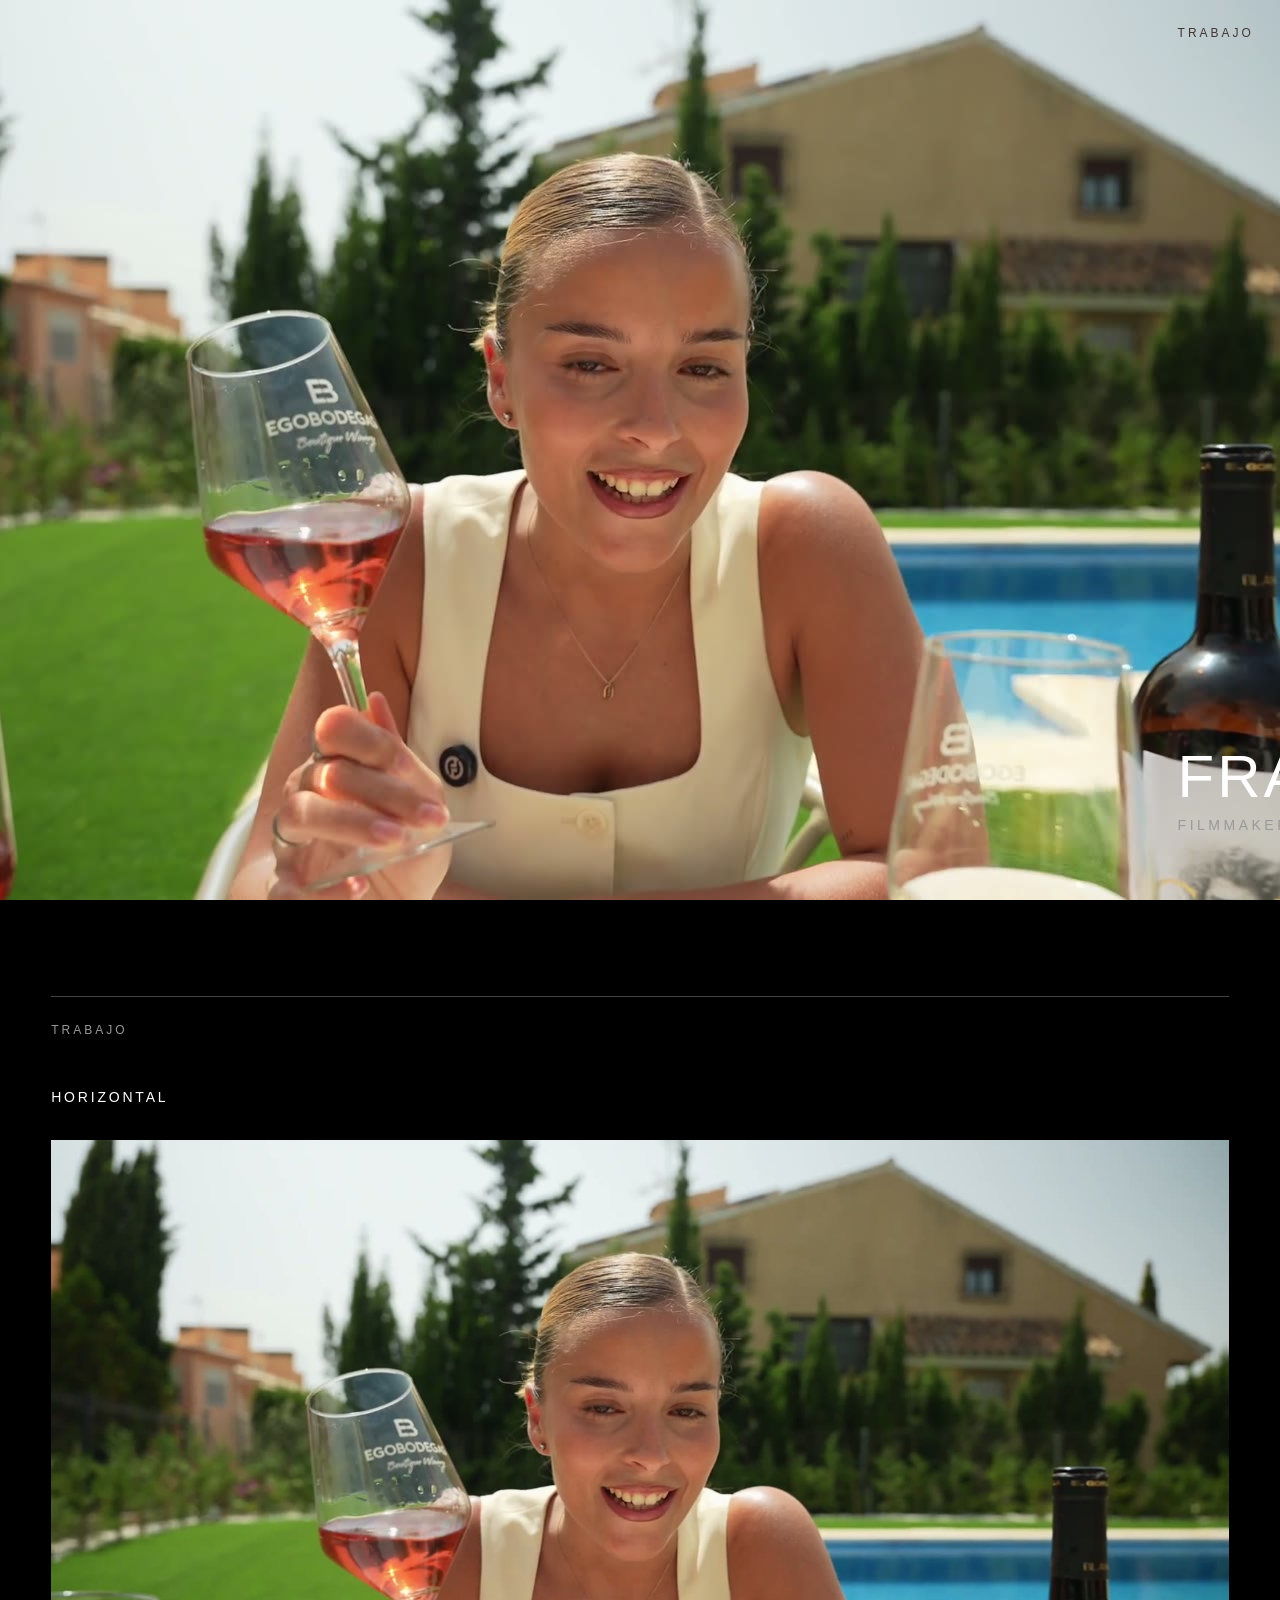
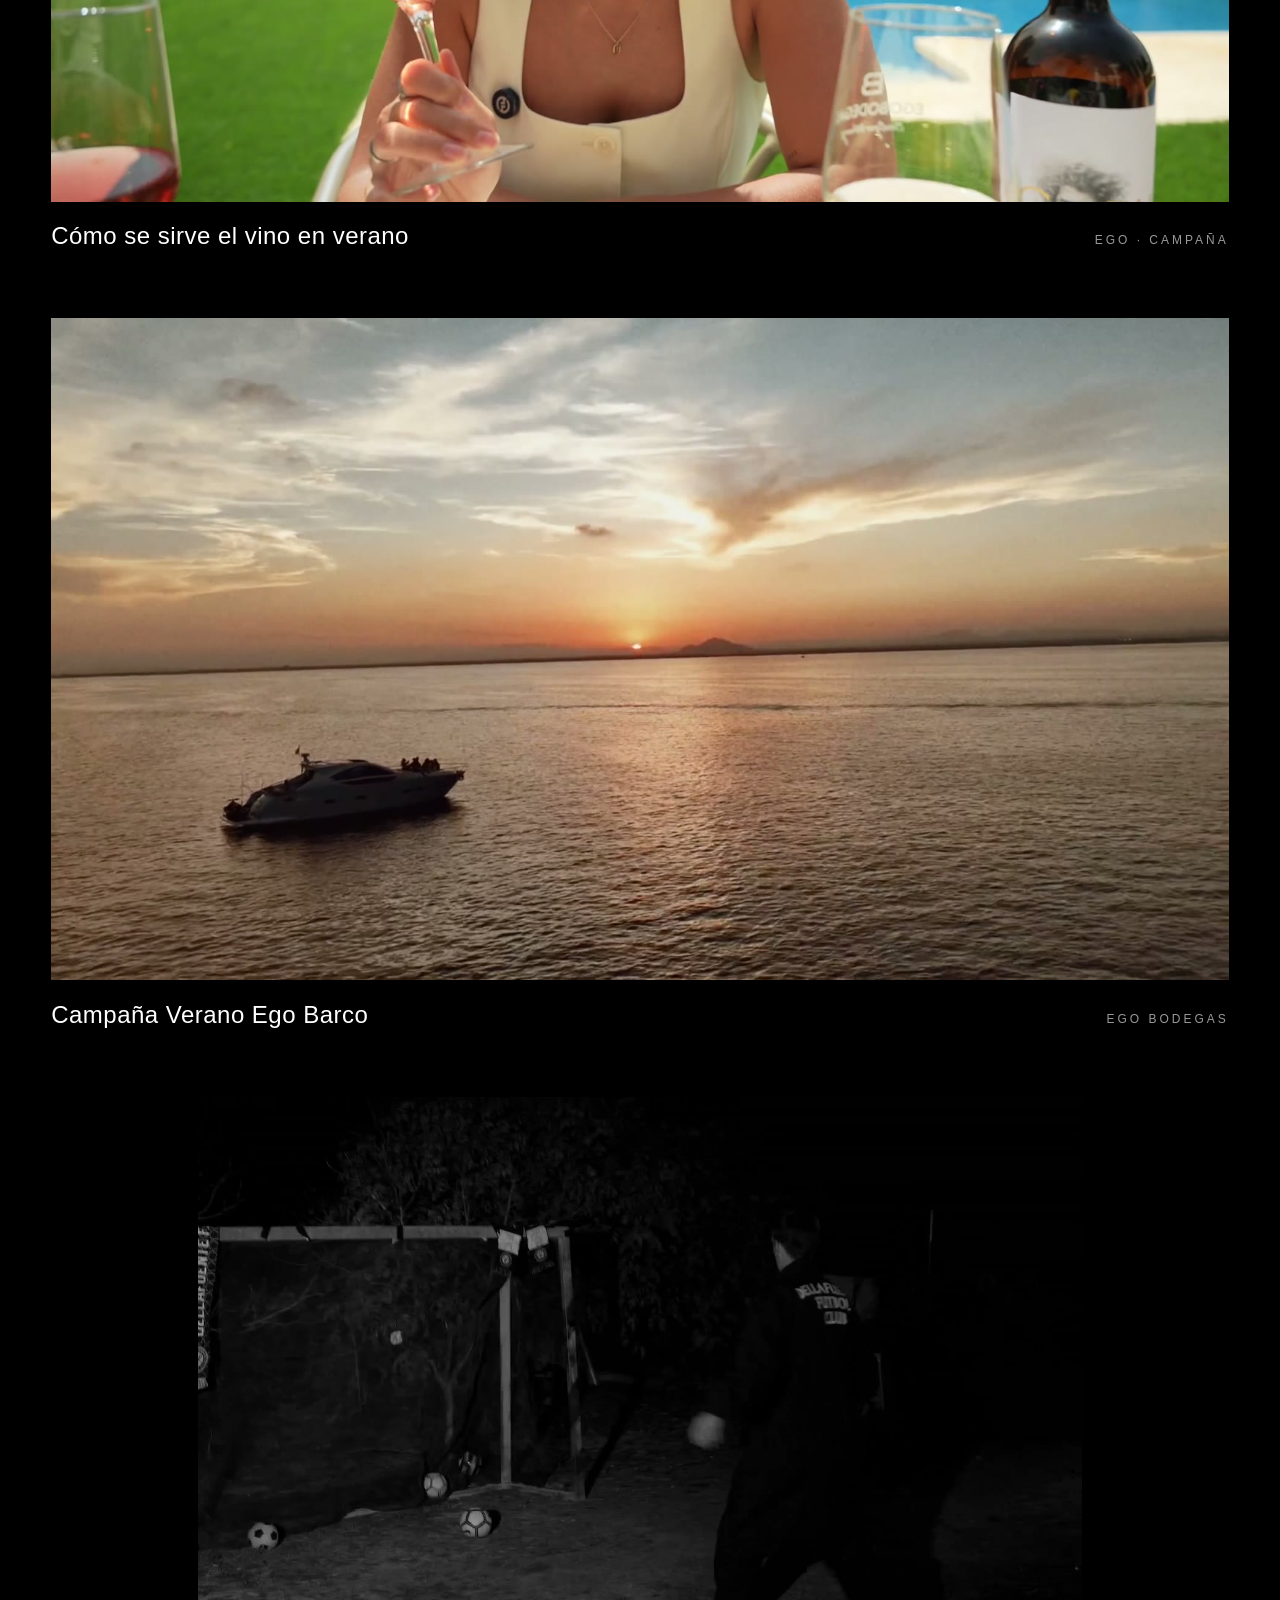
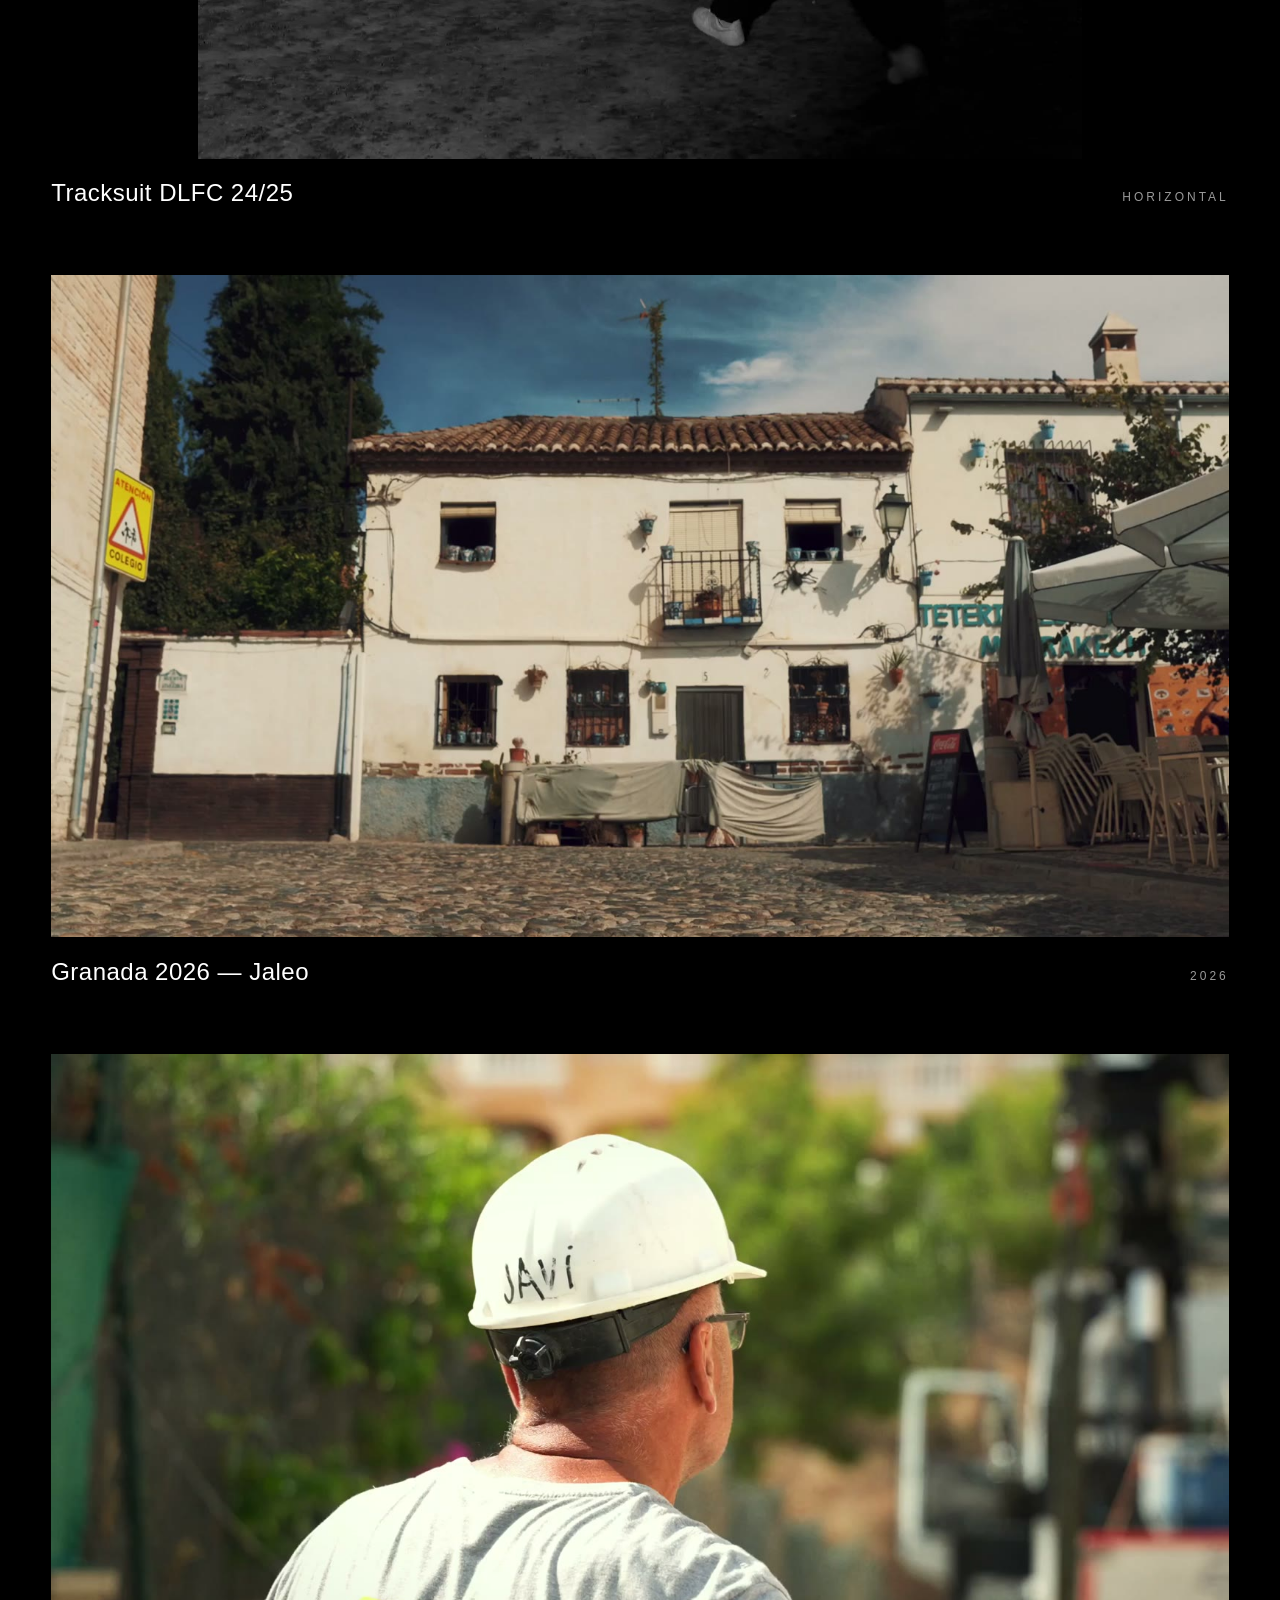
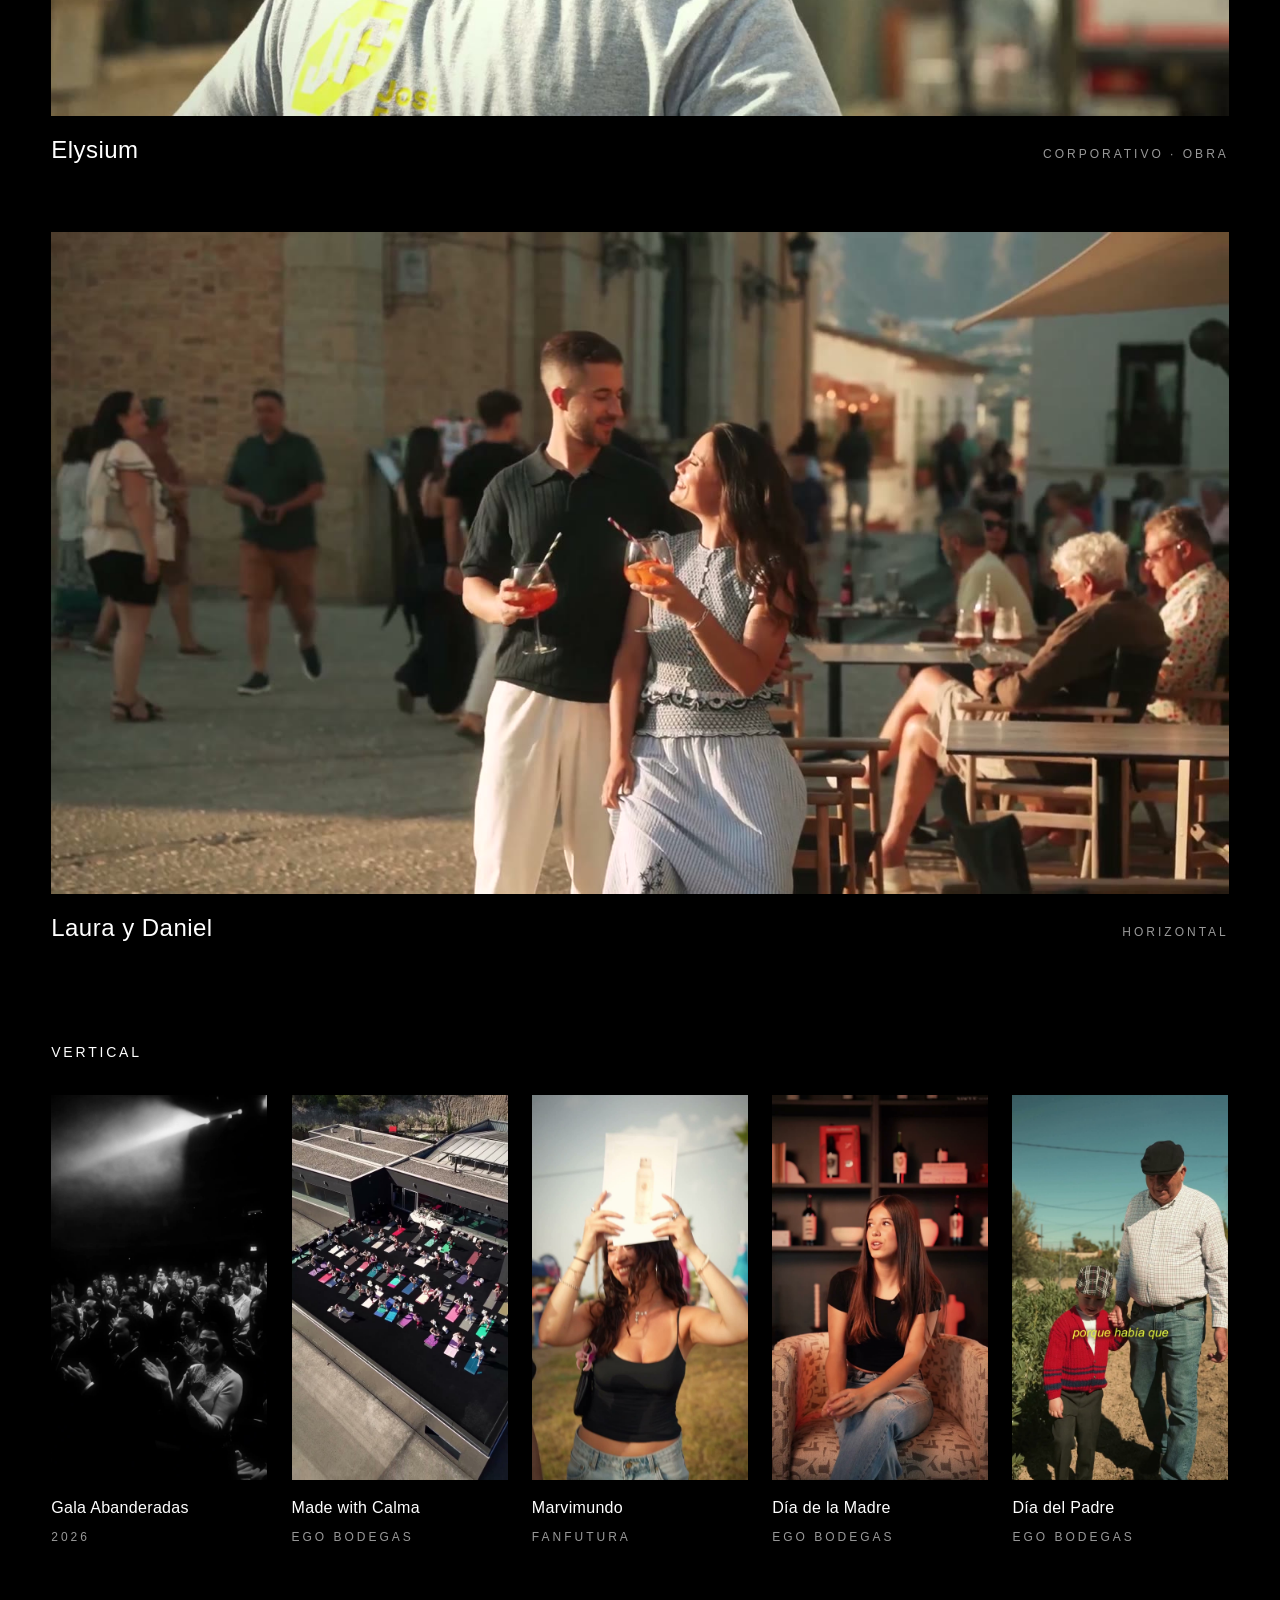
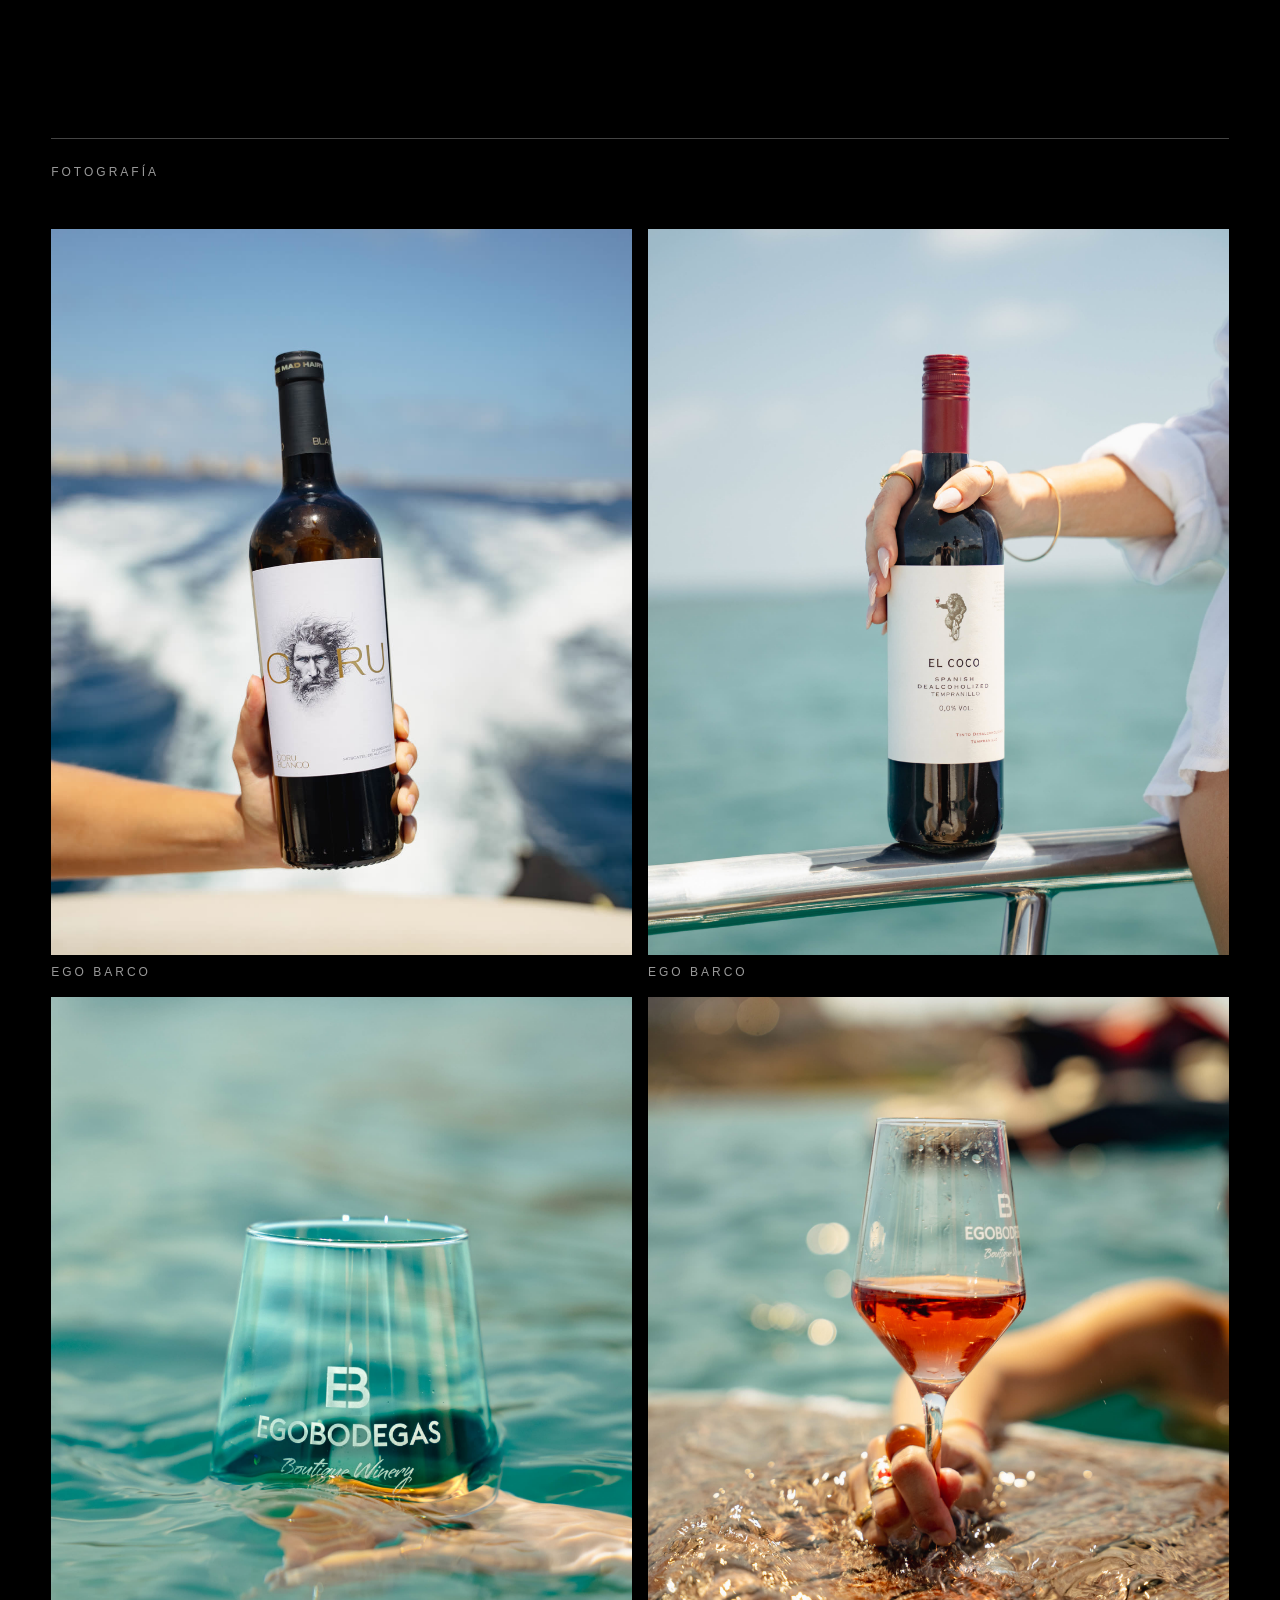
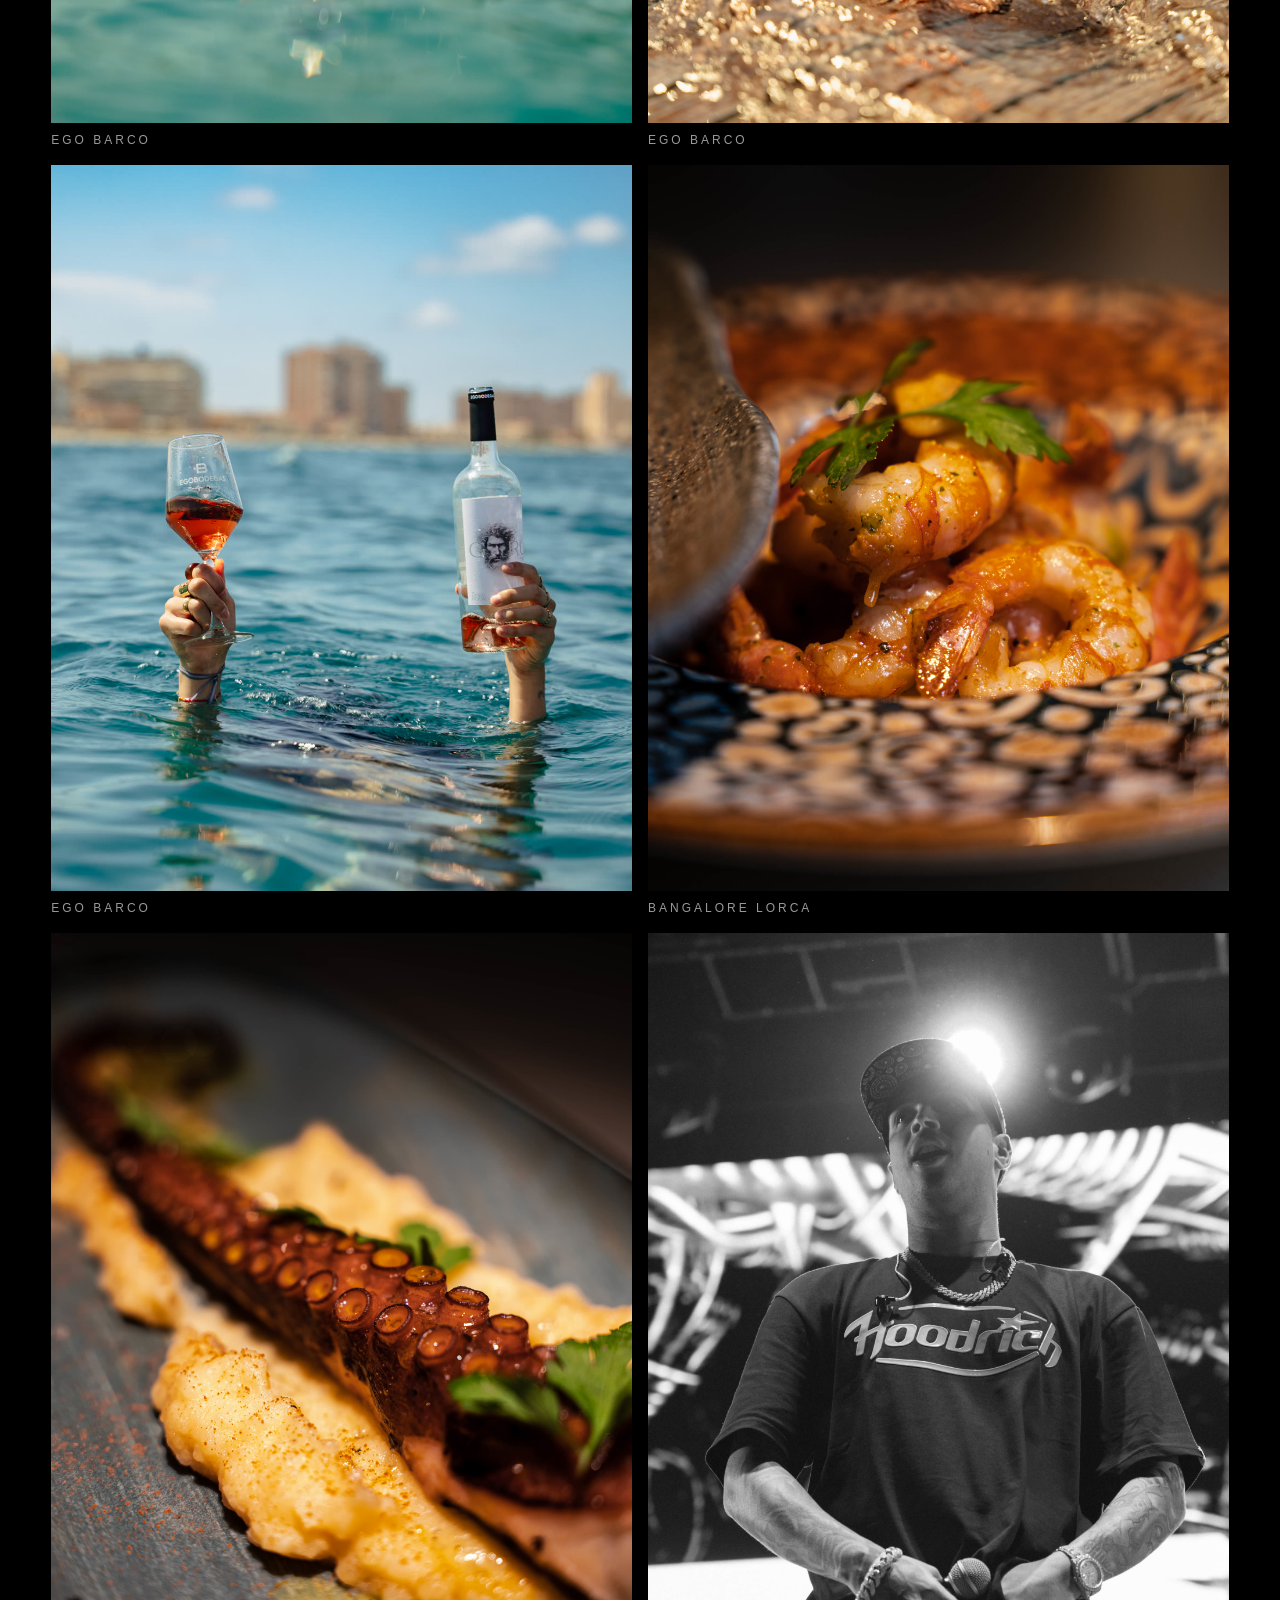
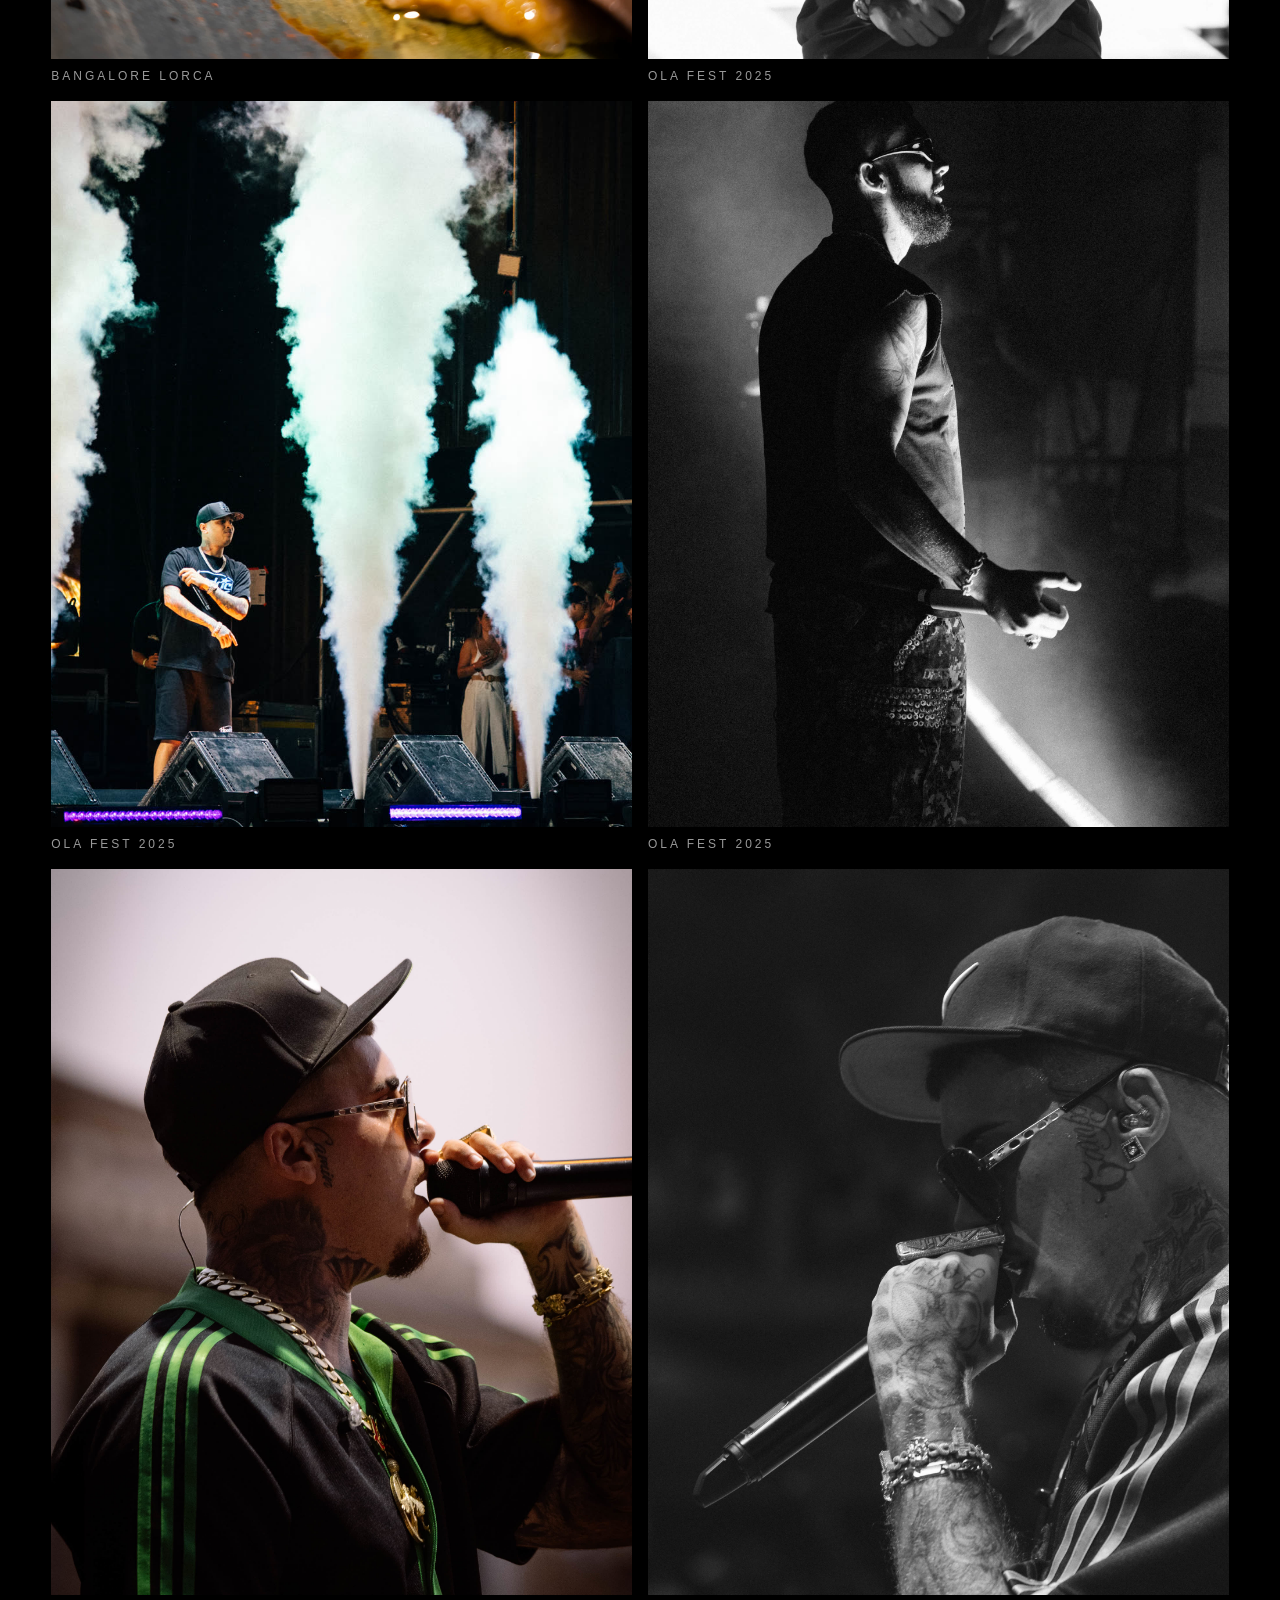
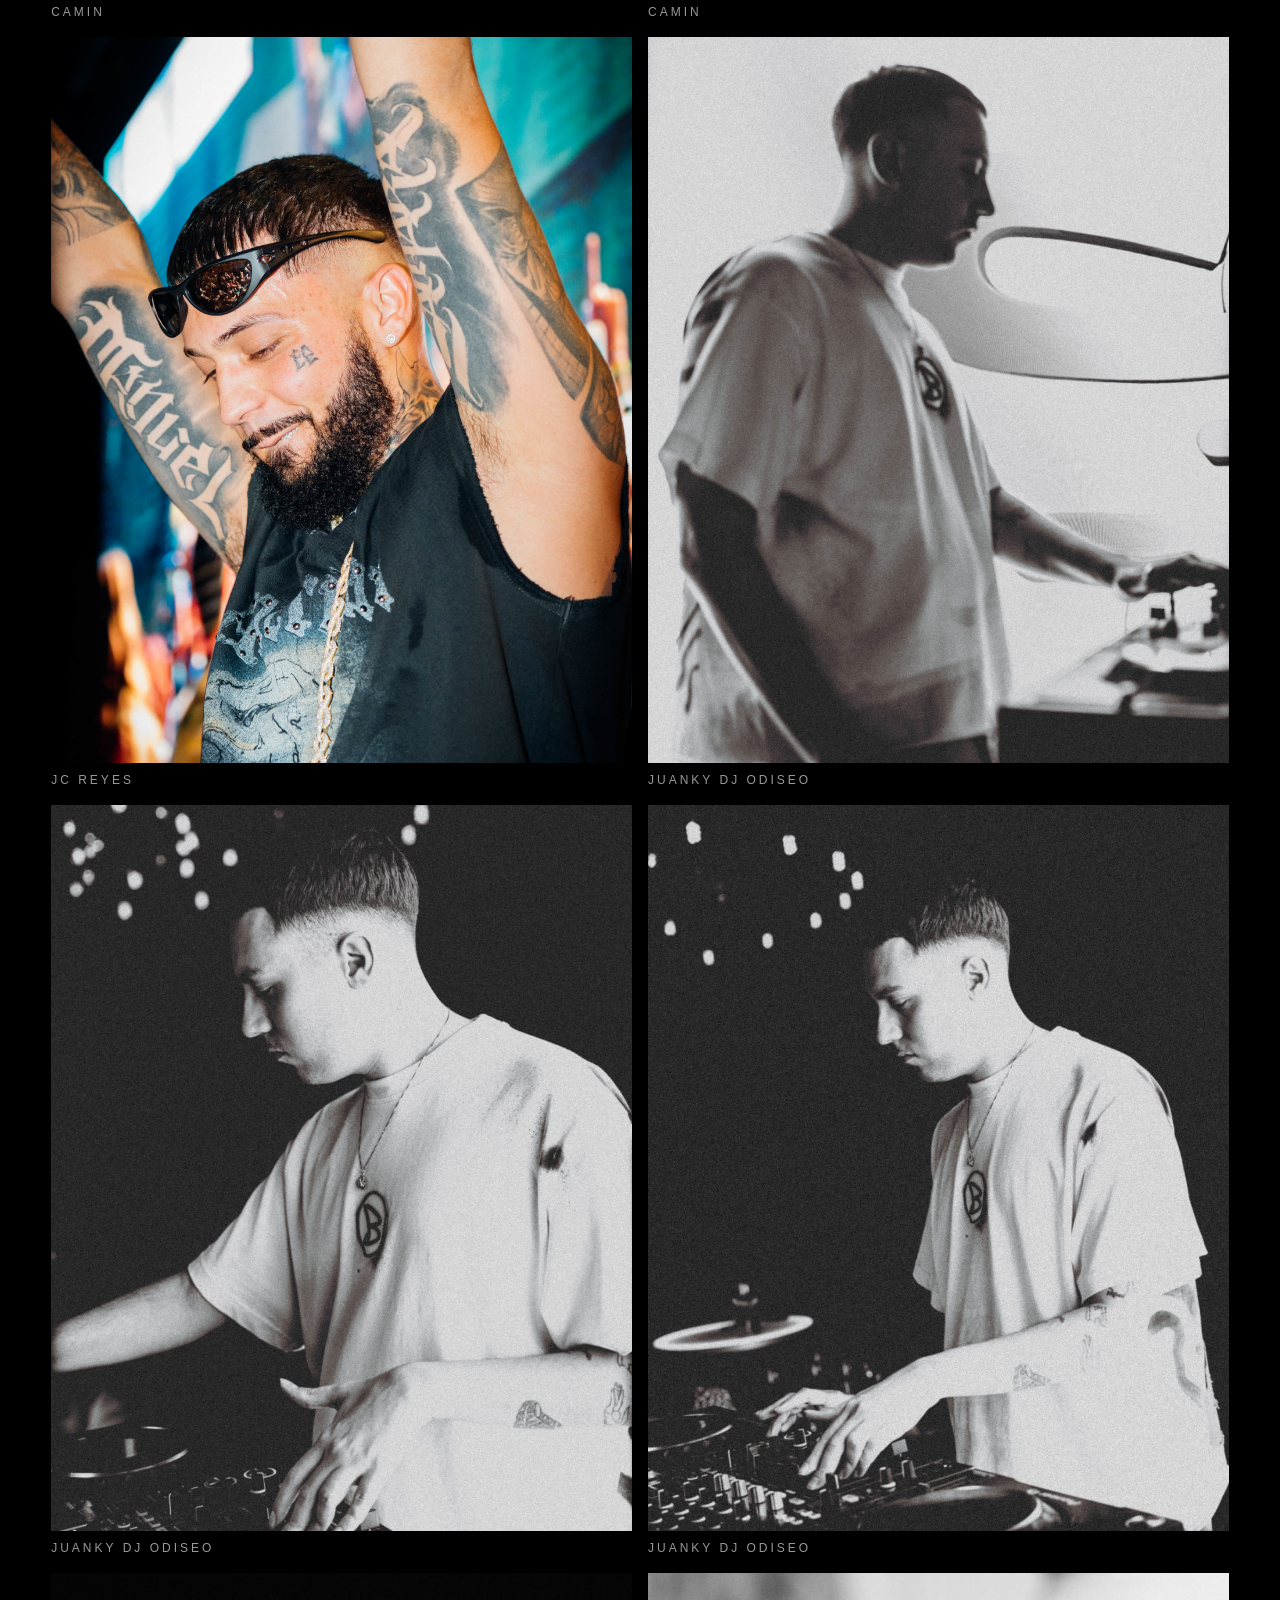
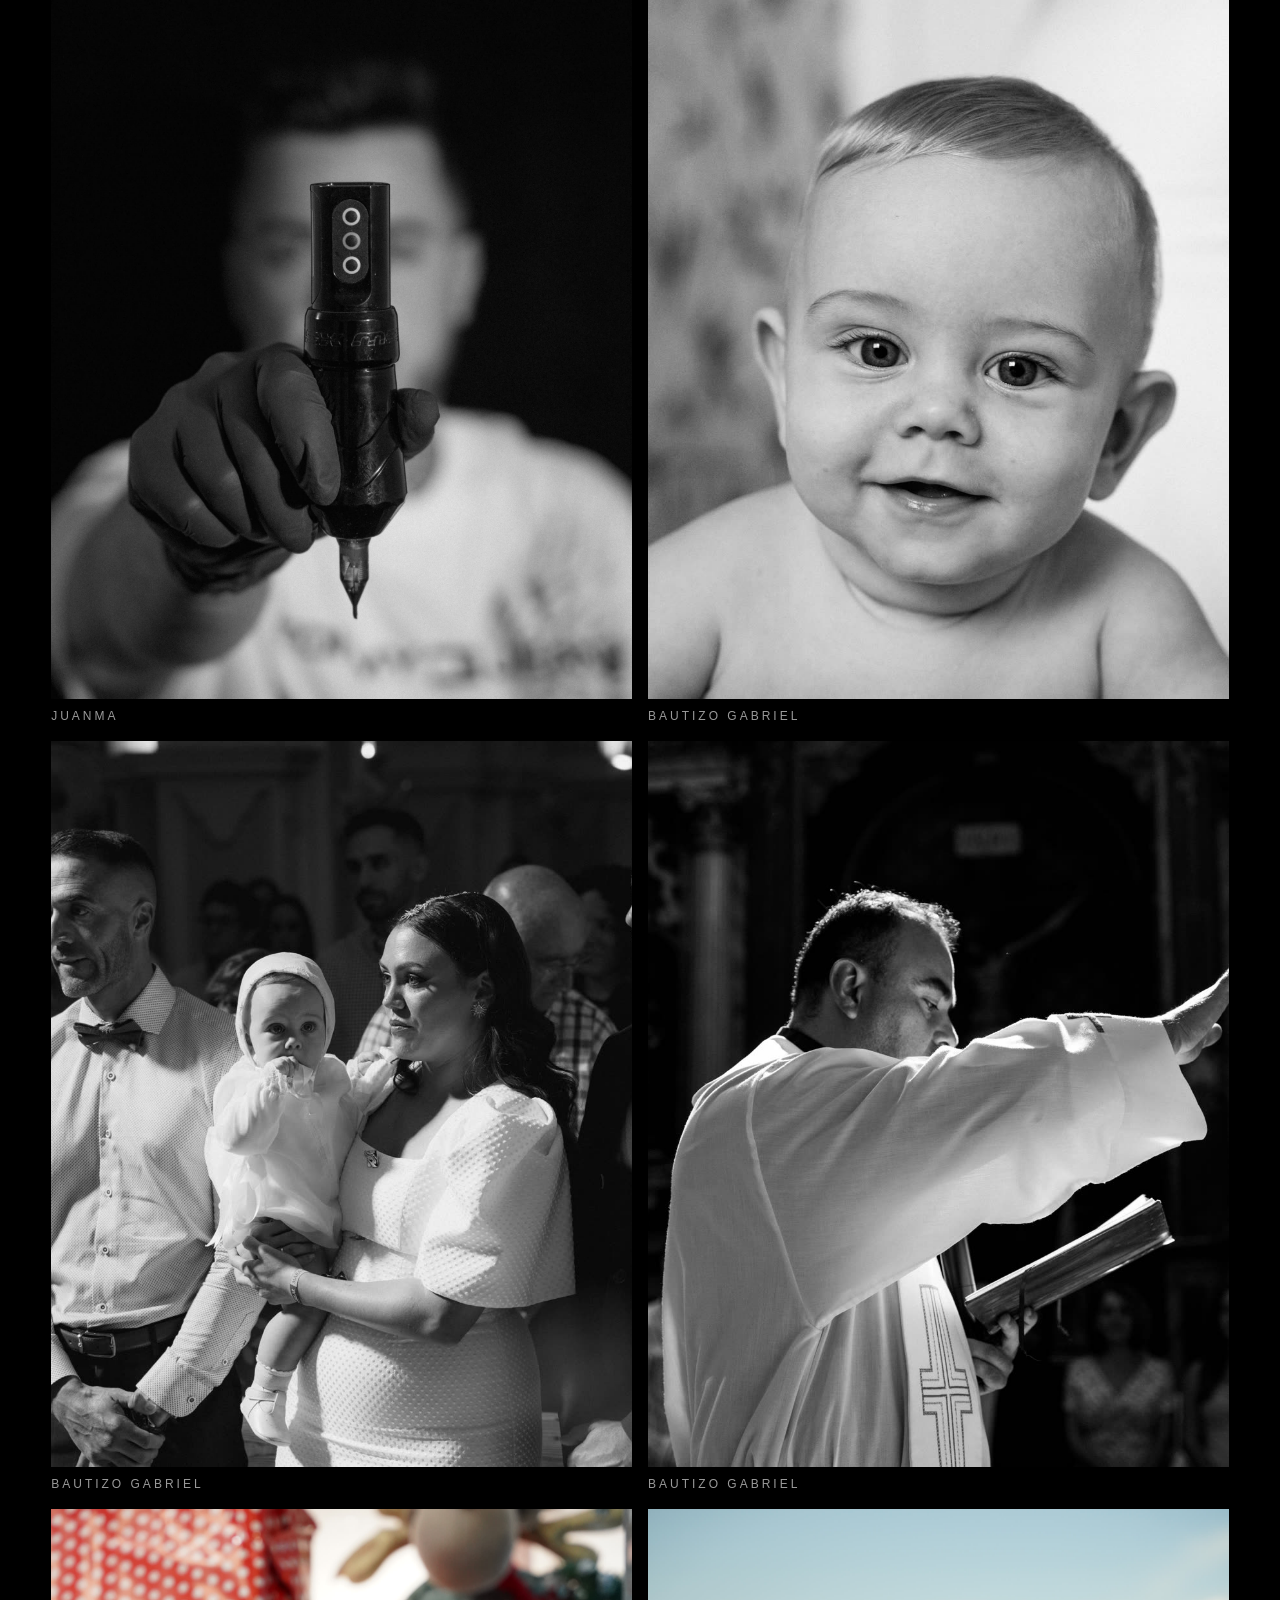
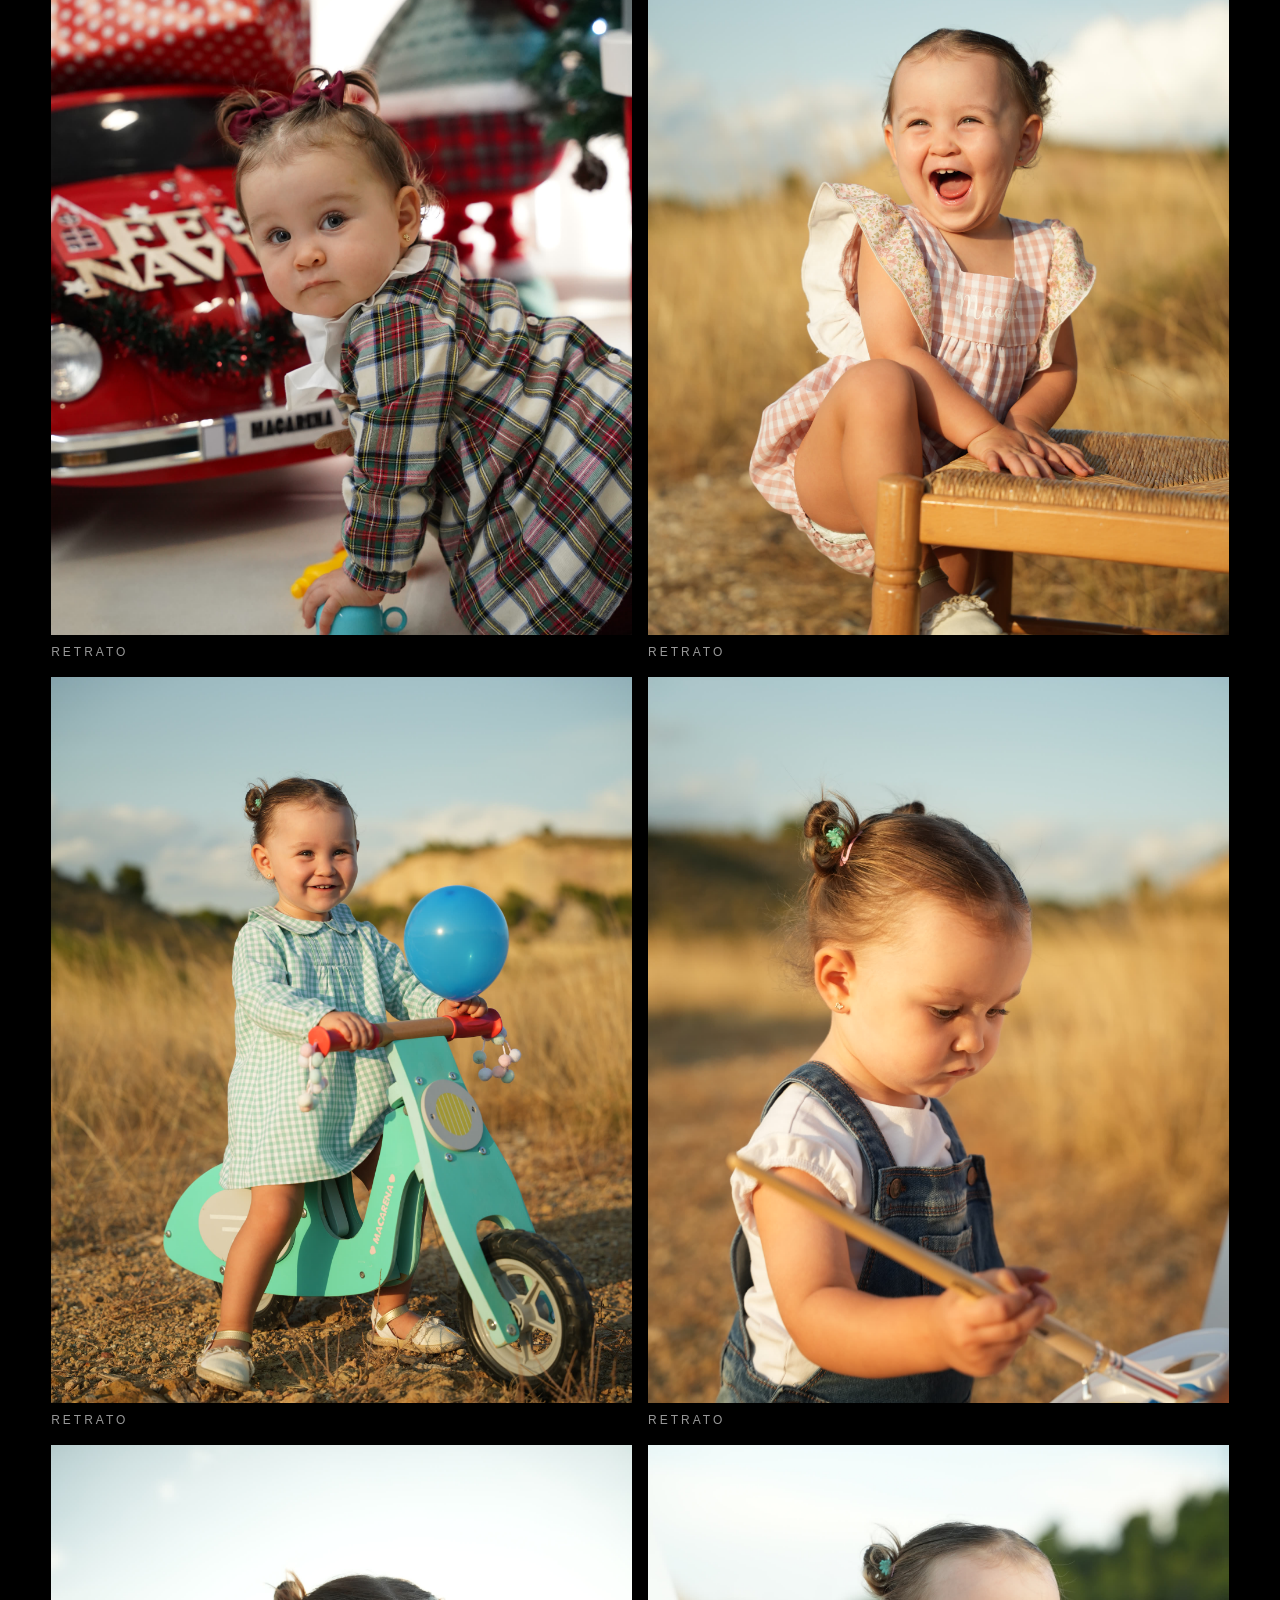
==== commit 6baf7195: "feat: show one project per page and list horizontal work first Home video groups now lead with Horiz" ====
--- a/index.html
+++ b/index.html
@@ -95,11 +95,95 @@
     <section id="work-video" class="section section--video" aria-labelledby="work-video-title">
       <h2 id="work-video-title" class="section__title">Trabajo</h2>
 
+      <div class="work-group" id="horizontal">
+        <h3 class="work-group__title">Horizontal</h3>
+        <ol class="work-list">
+          <li class="work-item">
+            <a href="projects.html?project=campana-ego-vino-verano" class="work-item__link">
+              <div class="work-item__thumb">
+                <video class="work-item__video" muted playsinline loop preload="none" poster="assets/videos/horizontal/campana-ego-vino-verano.jpg">
+                  <source src="assets/videos/horizontal/campana-ego-vino-verano.mp4" type="video/mp4" />
+                </video>
+              </div>
+              <div class="work-item__meta">
+                <span class="work-item__title">Cómo se sirve el vino en verano</span>
+                <span class="work-item__category">Ego · Campaña</span>
+              </div>
+            </a>
+          </li>
+          <li class="work-item">
+            <a href="projects.html?project=campana-verano-ego-barco" class="work-item__link">
+              <div class="work-item__thumb">
+                <video class="work-item__video" muted playsinline loop preload="none" poster="assets/videos/horizontal/campana-verano-ego-barco.jpg">
+                  <source src="assets/videos/horizontal/campana-verano-ego-barco.mp4" type="video/mp4" />
+                </video>
+              </div>
+              <div class="work-item__meta">
+                <span class="work-item__title">Campaña Verano Ego Barco</span>
+                <span class="work-item__category">Ego Bodegas</span>
+              </div>
+            </a>
+          </li>
+          <li class="work-item work-item--contain">
+            <a href="projects.html?project=tracksuit-dlfc-24-25" class="work-item__link">
+              <div class="work-item__thumb">
+                <video class="work-item__video" muted playsinline loop preload="none" poster="assets/videos/horizontal/tracksuit-dlfc-24-25.jpg">
+                  <source src="assets/videos/horizontal/tracksuit-dlfc-24-25.mp4" type="video/mp4" />
+                </video>
+              </div>
+              <div class="work-item__meta">
+                <span class="work-item__title">Tracksuit DLFC 24/25</span>
+                <span class="work-item__category">Horizontal</span>
+              </div>
+            </a>
+          </li>
+          <li class="work-item">
+            <a href="projects.html?project=granada-2026-jaleo" class="work-item__link">
+              <div class="work-item__thumb">
+                <video class="work-item__video" muted playsinline loop preload="none" poster="assets/videos/horizontal/granada-2026-jaleo.jpg">
+                  <source src="assets/videos/horizontal/granada-2026-jaleo.mp4" type="video/mp4" />
+                </video>
+              </div>
+              <div class="work-item__meta">
+                <span class="work-item__title">Granada 2026 — Jaleo</span>
+                <span class="work-item__category">2026</span>
+              </div>
+            </a>
+          </li>
+          <li class="work-item">
+            <a href="projects.html?project=elysium-corporativo-obra" class="work-item__link">
+              <div class="work-item__thumb">
+                <video class="work-item__video" muted playsinline loop preload="none" poster="assets/videos/horizontal/elysium-corporativo-obra.jpg">
+                  <source src="assets/videos/horizontal/elysium-corporativo-obra.mp4" type="video/mp4" />
+                </video>
+              </div>
+              <div class="work-item__meta">
+                <span class="work-item__title">Elysium</span>
+                <span class="work-item__category">Corporativo · Obra</span>
+              </div>
+            </a>
+          </li>
+          <li class="work-item">
+            <a href="projects.html?project=laura-y-daniel" class="work-item__link">
+              <div class="work-item__thumb">
+                <video class="work-item__video" muted playsinline loop preload="none" poster="assets/videos/horizontal/laura-y-daniel.jpg">
+                  <source src="assets/videos/horizontal/laura-y-daniel.mp4" type="video/mp4" />
+                </video>
+              </div>
+              <div class="work-item__meta">
+                <span class="work-item__title">Laura y Daniel</span>
+                <span class="work-item__category">Horizontal</span>
+              </div>
+            </a>
+          </li>
+        </ol>
+      </div>
+
       <div class="work-group" id="vertical">
         <h3 class="work-group__title">Vertical</h3>
         <ol class="work-list work-list--vertical">
           <li class="work-item">
-            <a href="projects.html#slide-7" class="work-item__link">
+            <a href="projects.html?project=gala-eleccion-abanderadas-2026" class="work-item__link">
               <div class="work-item__thumb">
                 <video class="work-item__video" muted playsinline loop preload="none" poster="assets/videos/vertical/gala-eleccion-abanderadas-2026.jpg">
                   <source src="assets/videos/vertical/gala-eleccion-abanderadas-2026.mp4" type="video/mp4" />
@@ -112,7 +196,7 @@
             </a>
           </li>
           <li class="work-item">
-            <a href="projects.html#slide-8" class="work-item__link">
+            <a href="projects.html?project=madewithcalma-x-egobodegas" class="work-item__link">
               <div class="work-item__thumb">
                 <video class="work-item__video" muted playsinline loop preload="none" poster="assets/videos/vertical/madewithcalma-x-egobodegas.jpg">
                   <source src="assets/videos/vertical/madewithcalma-x-egobodegas.mp4" type="video/mp4" />
@@ -125,7 +209,7 @@
             </a>
           </li>
           <li class="work-item">
-            <a href="projects.html#slide-9" class="work-item__link">
+            <a href="projects.html?project=marvimundo-x-fanfutura" class="work-item__link">
               <div class="work-item__thumb">
                 <video class="work-item__video" muted playsinline loop preload="none" poster="assets/videos/vertical/marvimundo-x-fanfutura.jpg">
                   <source src="assets/videos/vertical/marvimundo-x-fanfutura.mp4" type="video/mp4" />
@@ -138,7 +222,7 @@
             </a>
           </li>
           <li class="work-item">
-            <a href="projects.html#slide-10" class="work-item__link">
+            <a href="projects.html?project=dia-de-la-madre-ego-bodegas" class="work-item__link">
               <div class="work-item__thumb">
                 <video class="work-item__video" muted playsinline loop preload="none" poster="assets/videos/vertical/dia-de-la-madre-ego-bodegas.jpg">
                   <source src="assets/videos/vertical/dia-de-la-madre-ego-bodegas.mp4" type="video/mp4" />
@@ -151,7 +235,7 @@
             </a>
           </li>
           <li class="work-item">
-            <a href="projects.html#slide-11" class="work-item__link">
+            <a href="projects.html?project=dia-del-padre-ego-bodegas" class="work-item__link">
               <div class="work-item__thumb">
                 <video class="work-item__video" muted playsinline loop preload="none" poster="assets/videos/vertical/dia-del-padre-ego-bodegas.jpg">
                   <source src="assets/videos/vertical/dia-del-padre-ego-bodegas.mp4" type="video/mp4" />
@@ -160,90 +244,6 @@
               <div class="work-item__meta">
                 <span class="work-item__title">Día del Padre</span>
                 <span class="work-item__category">Ego Bodegas</span>
-              </div>
-            </a>
-          </li>
-        </ol>
-      </div>
-
-      <div class="work-group" id="horizontal">
-        <h3 class="work-group__title">Horizontal</h3>
-        <ol class="work-list">
-          <li class="work-item">
-            <a href="projects.html#slide-1" class="work-item__link">
-              <div class="work-item__thumb">
-                <video class="work-item__video" muted playsinline loop preload="none" poster="assets/videos/horizontal/campana-ego-vino-verano.jpg">
-                  <source src="assets/videos/horizontal/campana-ego-vino-verano.mp4" type="video/mp4" />
-                </video>
-              </div>
-              <div class="work-item__meta">
-                <span class="work-item__title">Cómo se sirve el vino en verano</span>
-                <span class="work-item__category">Ego · Campaña</span>
-              </div>
-            </a>
-          </li>
-          <li class="work-item">
-            <a href="projects.html#slide-2" class="work-item__link">
-              <div class="work-item__thumb">
-                <video class="work-item__video" muted playsinline loop preload="none" poster="assets/videos/horizontal/campana-verano-ego-barco.jpg">
-                  <source src="assets/videos/horizontal/campana-verano-ego-barco.mp4" type="video/mp4" />
-                </video>
-              </div>
-              <div class="work-item__meta">
-                <span class="work-item__title">Campaña Verano Ego Barco</span>
-                <span class="work-item__category">Ego Bodegas</span>
-              </div>
-            </a>
-          </li>
-          <li class="work-item work-item--contain">
-            <a href="projects.html#slide-3" class="work-item__link">
-              <div class="work-item__thumb">
-                <video class="work-item__video" muted playsinline loop preload="none" poster="assets/videos/horizontal/tracksuit-dlfc-24-25.jpg">
-                  <source src="assets/videos/horizontal/tracksuit-dlfc-24-25.mp4" type="video/mp4" />
-                </video>
-              </div>
-              <div class="work-item__meta">
-                <span class="work-item__title">Tracksuit DLFC 24/25</span>
-                <span class="work-item__category">Horizontal</span>
-              </div>
-            </a>
-          </li>
-          <li class="work-item">
-            <a href="projects.html#slide-4" class="work-item__link">
-              <div class="work-item__thumb">
-                <video class="work-item__video" muted playsinline loop preload="none" poster="assets/videos/horizontal/granada-2026-jaleo.jpg">
-                  <source src="assets/videos/horizontal/granada-2026-jaleo.mp4" type="video/mp4" />
-                </video>
-              </div>
-              <div class="work-item__meta">
-                <span class="work-item__title">Granada 2026 — Jaleo</span>
-                <span class="work-item__category">2026</span>
-              </div>
-            </a>
-          </li>
-          <li class="work-item">
-            <a href="projects.html#slide-5" class="work-item__link">
-              <div class="work-item__thumb">
-                <video class="work-item__video" muted playsinline loop preload="none" poster="assets/videos/horizontal/elysium-corporativo-obra.jpg">
-                  <source src="assets/videos/horizontal/elysium-corporativo-obra.mp4" type="video/mp4" />
-                </video>
-              </div>
-              <div class="work-item__meta">
-                <span class="work-item__title">Elysium</span>
-                <span class="work-item__category">Corporativo · Obra</span>
-              </div>
-            </a>
-          </li>
-          <li class="work-item">
-            <a href="projects.html#slide-6" class="work-item__link">
-              <div class="work-item__thumb">
-                <video class="work-item__video" muted playsinline loop preload="none" poster="assets/videos/horizontal/laura-y-daniel.jpg">
-                  <source src="assets/videos/horizontal/laura-y-daniel.mp4" type="video/mp4" />
-                </video>
-              </div>
-              <div class="work-item__meta">
-                <span class="work-item__title">Laura y Daniel</span>
-                <span class="work-item__category">Horizontal</span>
               </div>
             </a>
           </li>
--- a/style.css
+++ b/style.css
@@ -460,7 +460,7 @@
 }
 
 /* =========================================================
-   PROJECTS PAGE (vertical stack)
+   PROJECTS PAGE (one project)
    ========================================================= */
 .body--projects {
   overflow-x: hidden;
@@ -473,19 +473,6 @@
 .nav--projects > * {
   pointer-events: auto;
 }
-.nav__counter {
-  font-size: var(--t-12);
-  letter-spacing: 0.25em;
-  text-transform: uppercase;
-  font-weight: var(--f-weight-light);
-  color: var(--c-meta);
-  margin-left: auto;
-}
-.counter__sep {
-  margin: 0 var(--s-1);
-  color: var(--c-rule);
-}
-
 .projects {
   display: flex;
   flex-direction: column;
@@ -497,6 +484,8 @@
   position: relative;
   background: var(--c-bg);
 }
+html.js .slide { display: none; }
+html.js .slide.is-active { display: block; }
 .slide__back {
   position: absolute;
   top: calc(var(--s-8) + var(--s-3));
@@ -599,54 +588,23 @@
   display: block;
 }
 
-/* Dots navigator — left edge */
-.dots {
-  position: fixed;
-  inset: 0 auto 0 var(--s-4);
-  z-index: 20;
-  display: flex;
-  flex-direction: column;
-  justify-content: center;
+.slide__pager {
+  display: flex;
+  flex-wrap: wrap;
   gap: var(--s-3);
-}
-.dots__item {
-  display: flex;
-  align-items: center;
-  gap: var(--s-2);
-  text-decoration: none;
-  color: var(--c-meta);
-  font-size: var(--t-12);
-  letter-spacing: 0.25em;
-  font-weight: var(--f-weight-light);
-  transition: color 150ms linear;
-}
-.dots__item::before {
-  content: "";
-  display: block;
-  width: 24px;
-  height: 1px;
-  background: var(--c-rule);
-  transition: background 150ms linear, width 200ms linear;
-}
-.dots__item:hover,
-.dots__item:focus-visible {
+  margin-top: var(--s-3);
+}
+.slide__pager-link {
+  font-size: var(--t-12);
+  letter-spacing: 0.2em;
+  text-transform: uppercase;
+  color: var(--c-meta);
+  font-weight: var(--f-weight-light);
+}
+.slide__pager-link:hover,
+.slide__pager-link:focus-visible {
   color: var(--c-fg);
   outline: none;
-}
-.dots__item:hover::before,
-.dots__item:focus-visible::before {
-  background: var(--c-fg);
-}
-.dots__item.is-active {
-  color: var(--c-fg);
-}
-.dots__item.is-active::before {
-  background: var(--c-fg);
-  width: 48px;
-}
-.dots__num {
-  font-variant-numeric: tabular-nums;
-  min-width: 1.6em;
 }
 
 /* Projects page responsive */
@@ -668,16 +626,6 @@
   }
   .slide__back {
     left: var(--s-6);
-  }
-  .dots {
-    left: var(--s-2);
-    gap: var(--s-2);
-  }
-  .dots__num {
-    display: none;
-  }
-  .dots__item.is-active::before {
-    width: 36px;
   }
 }
 
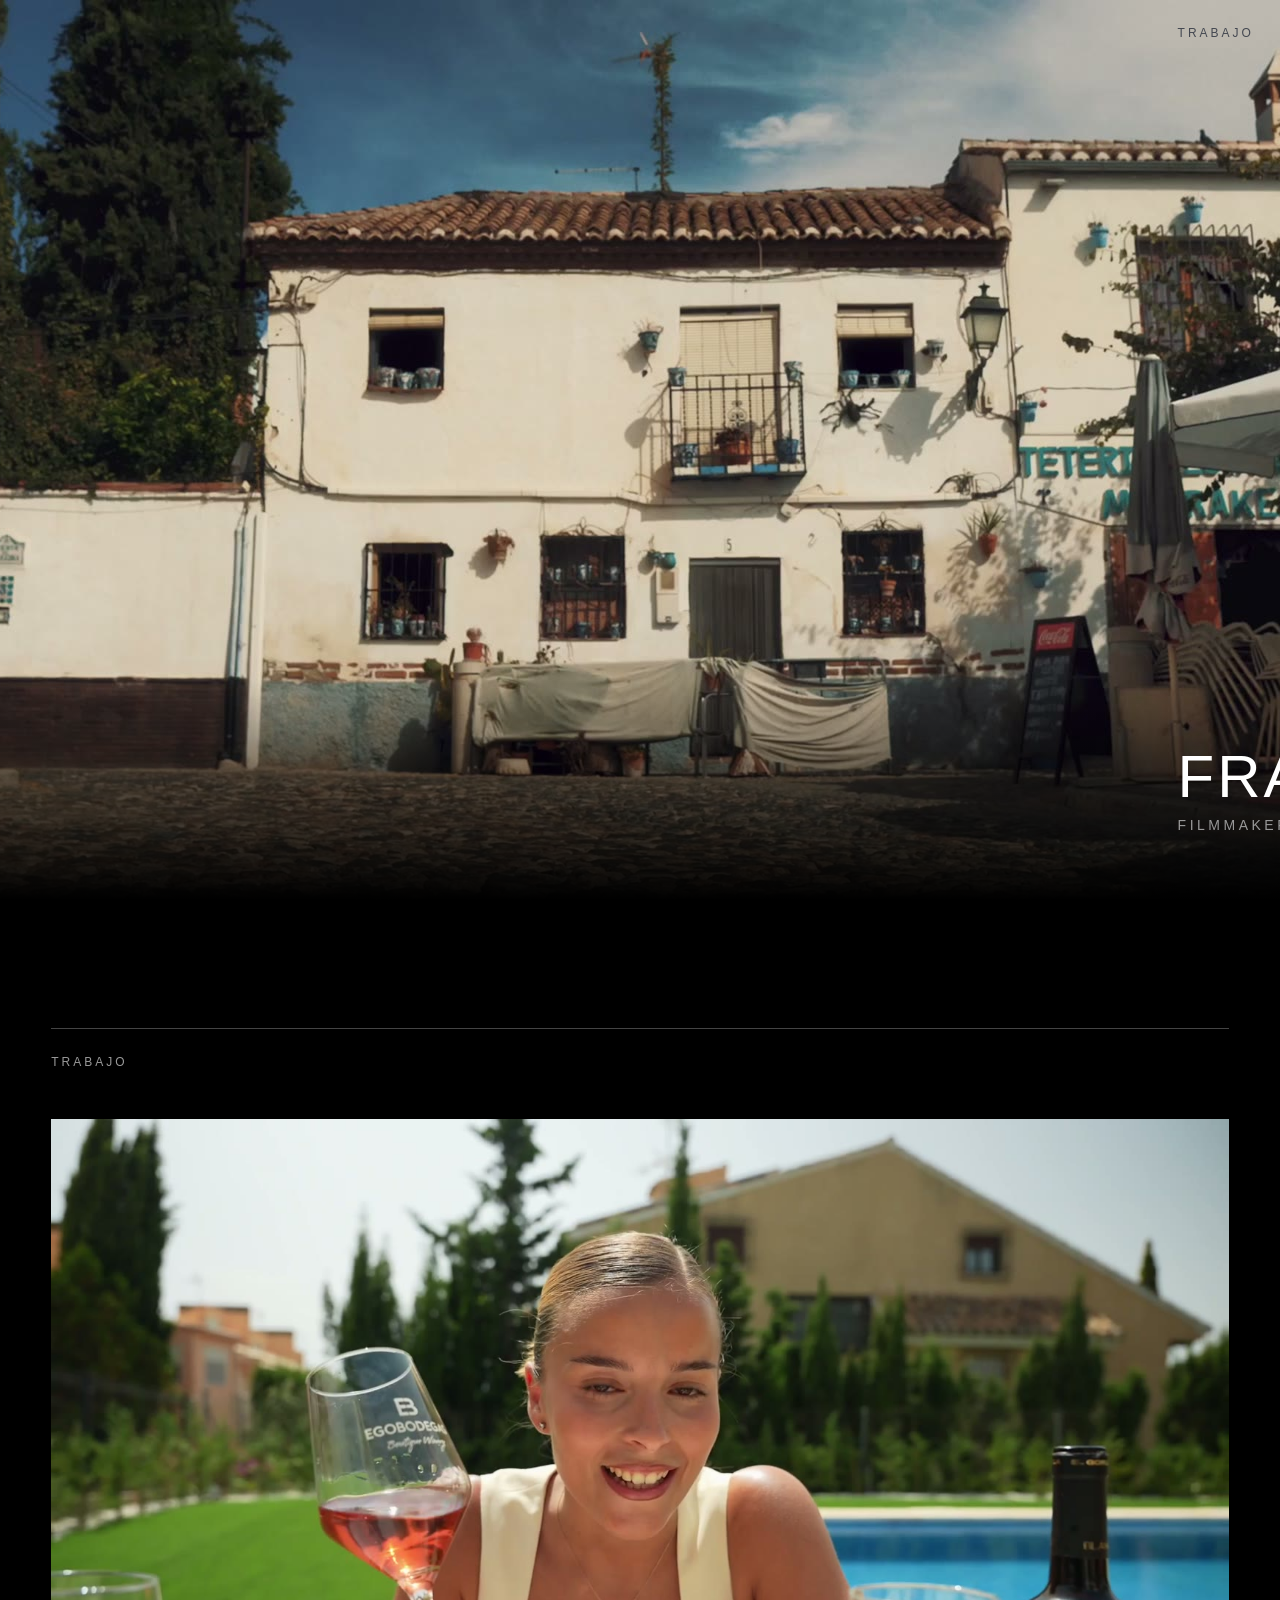
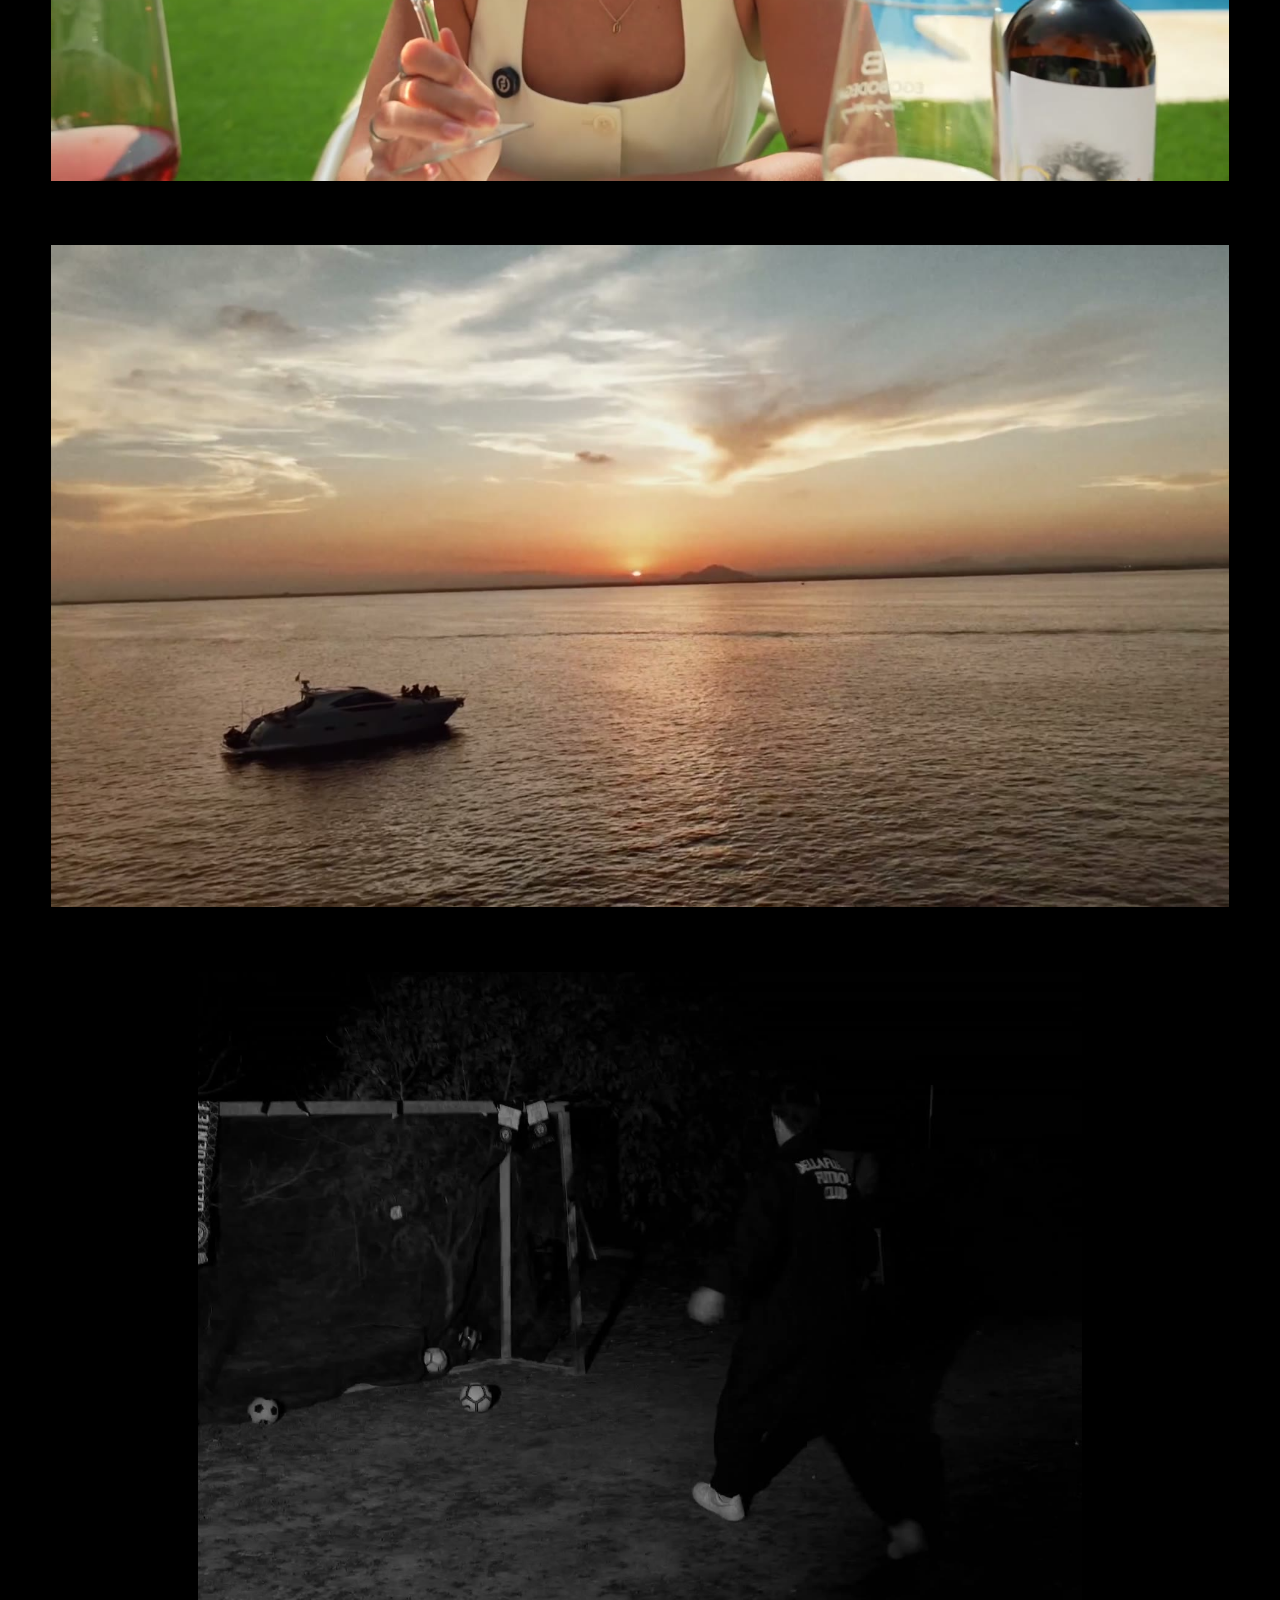
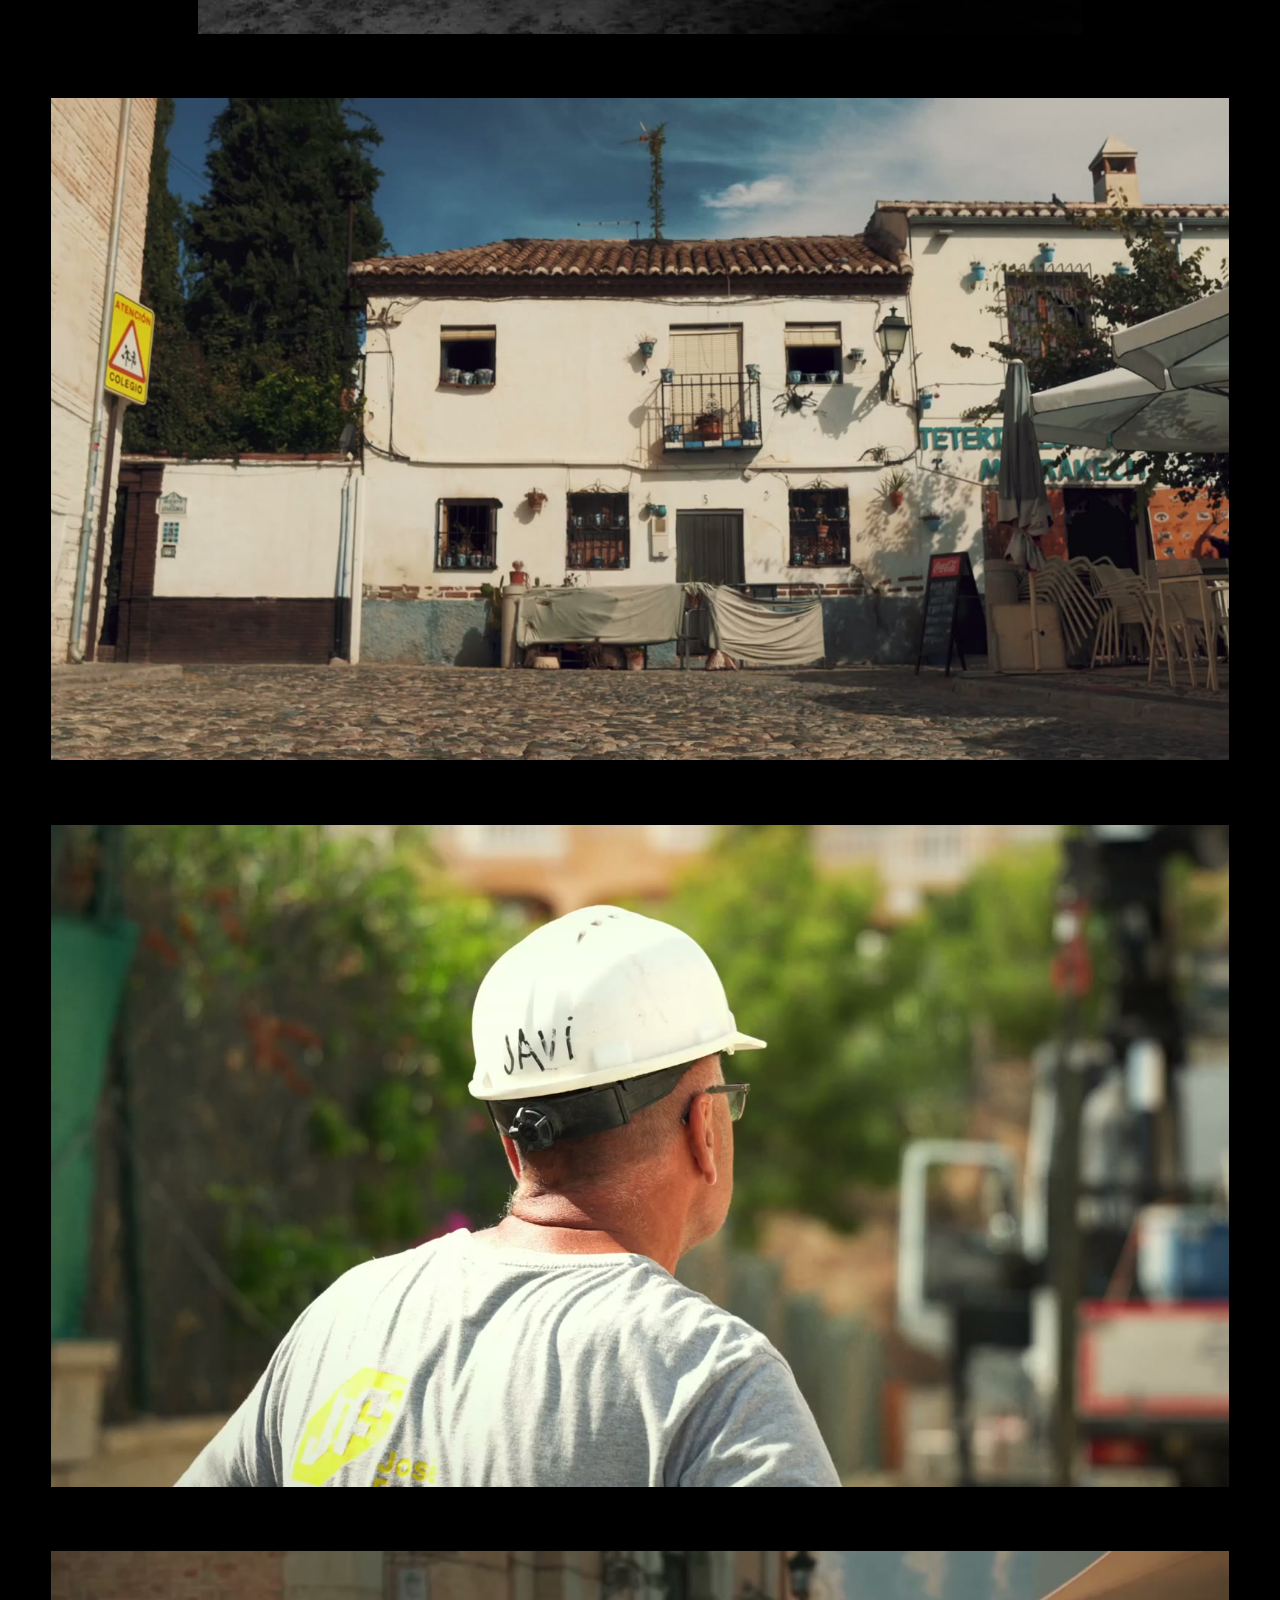
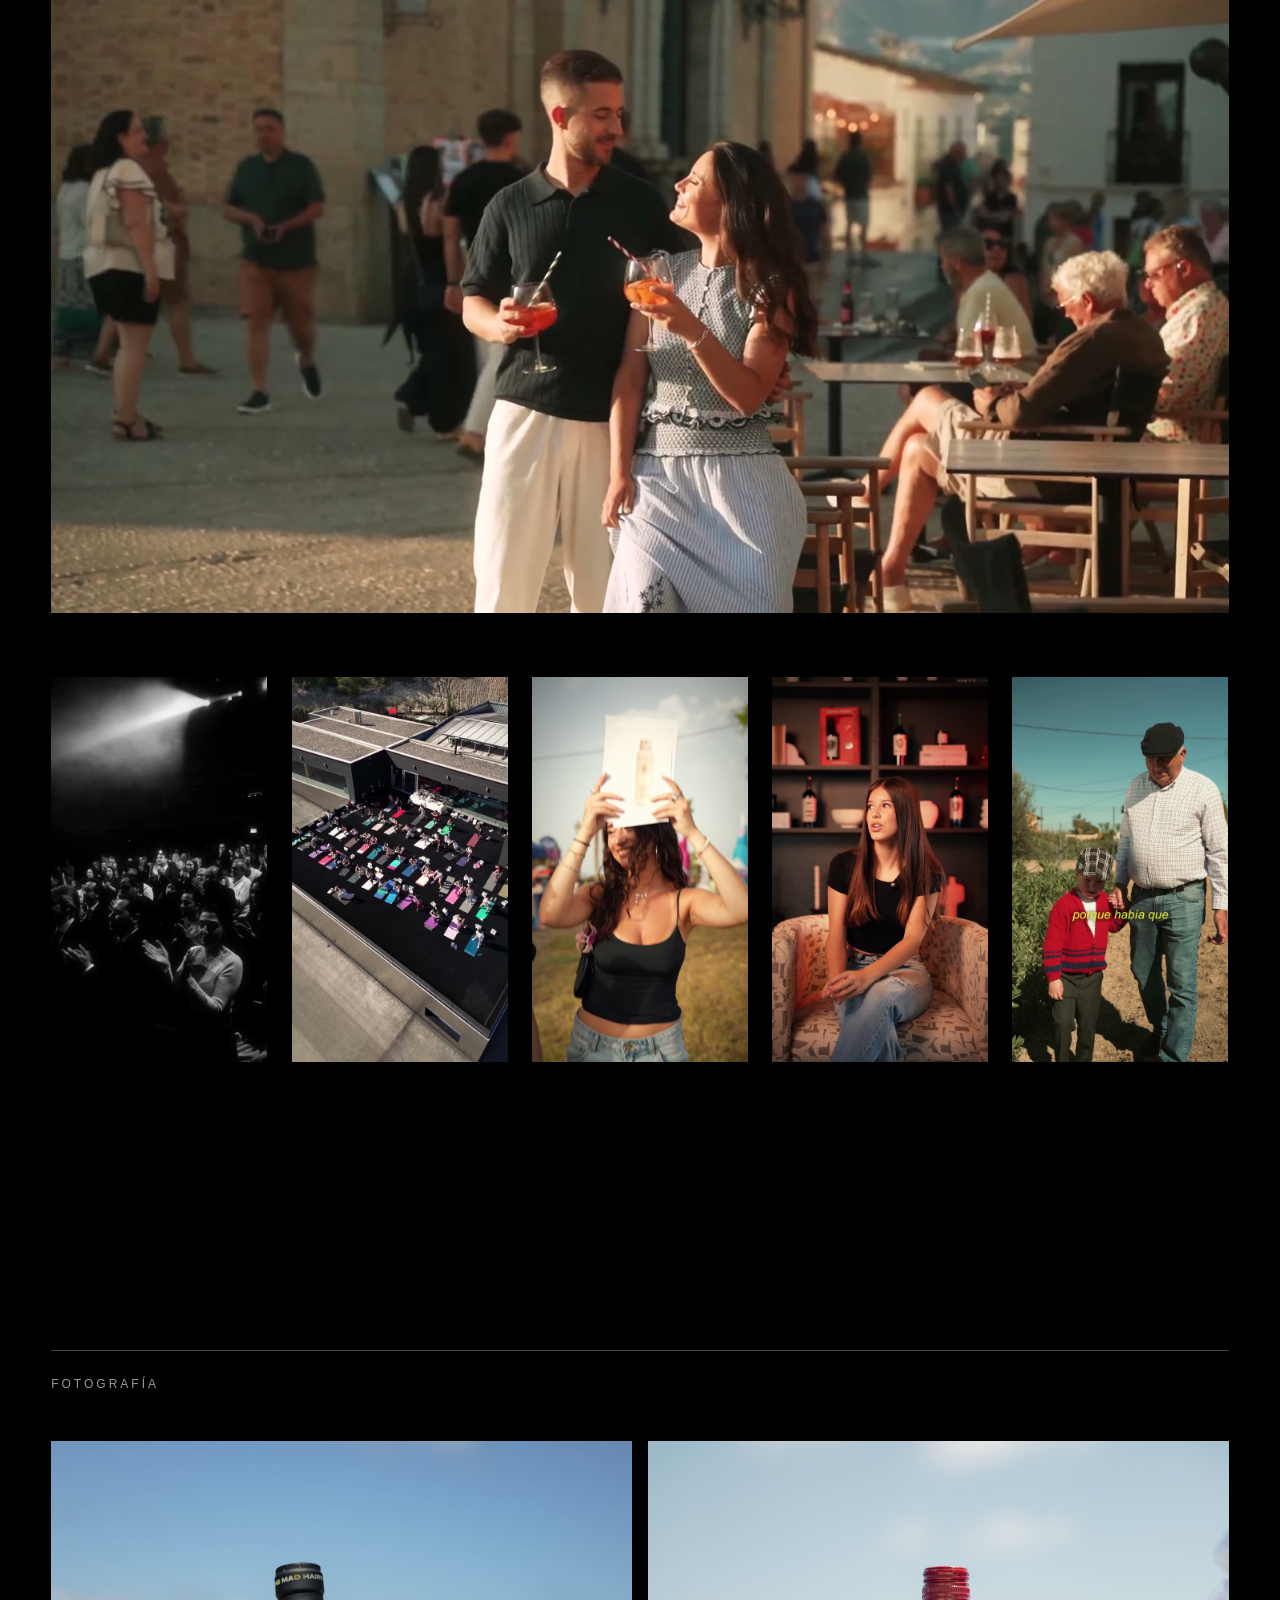
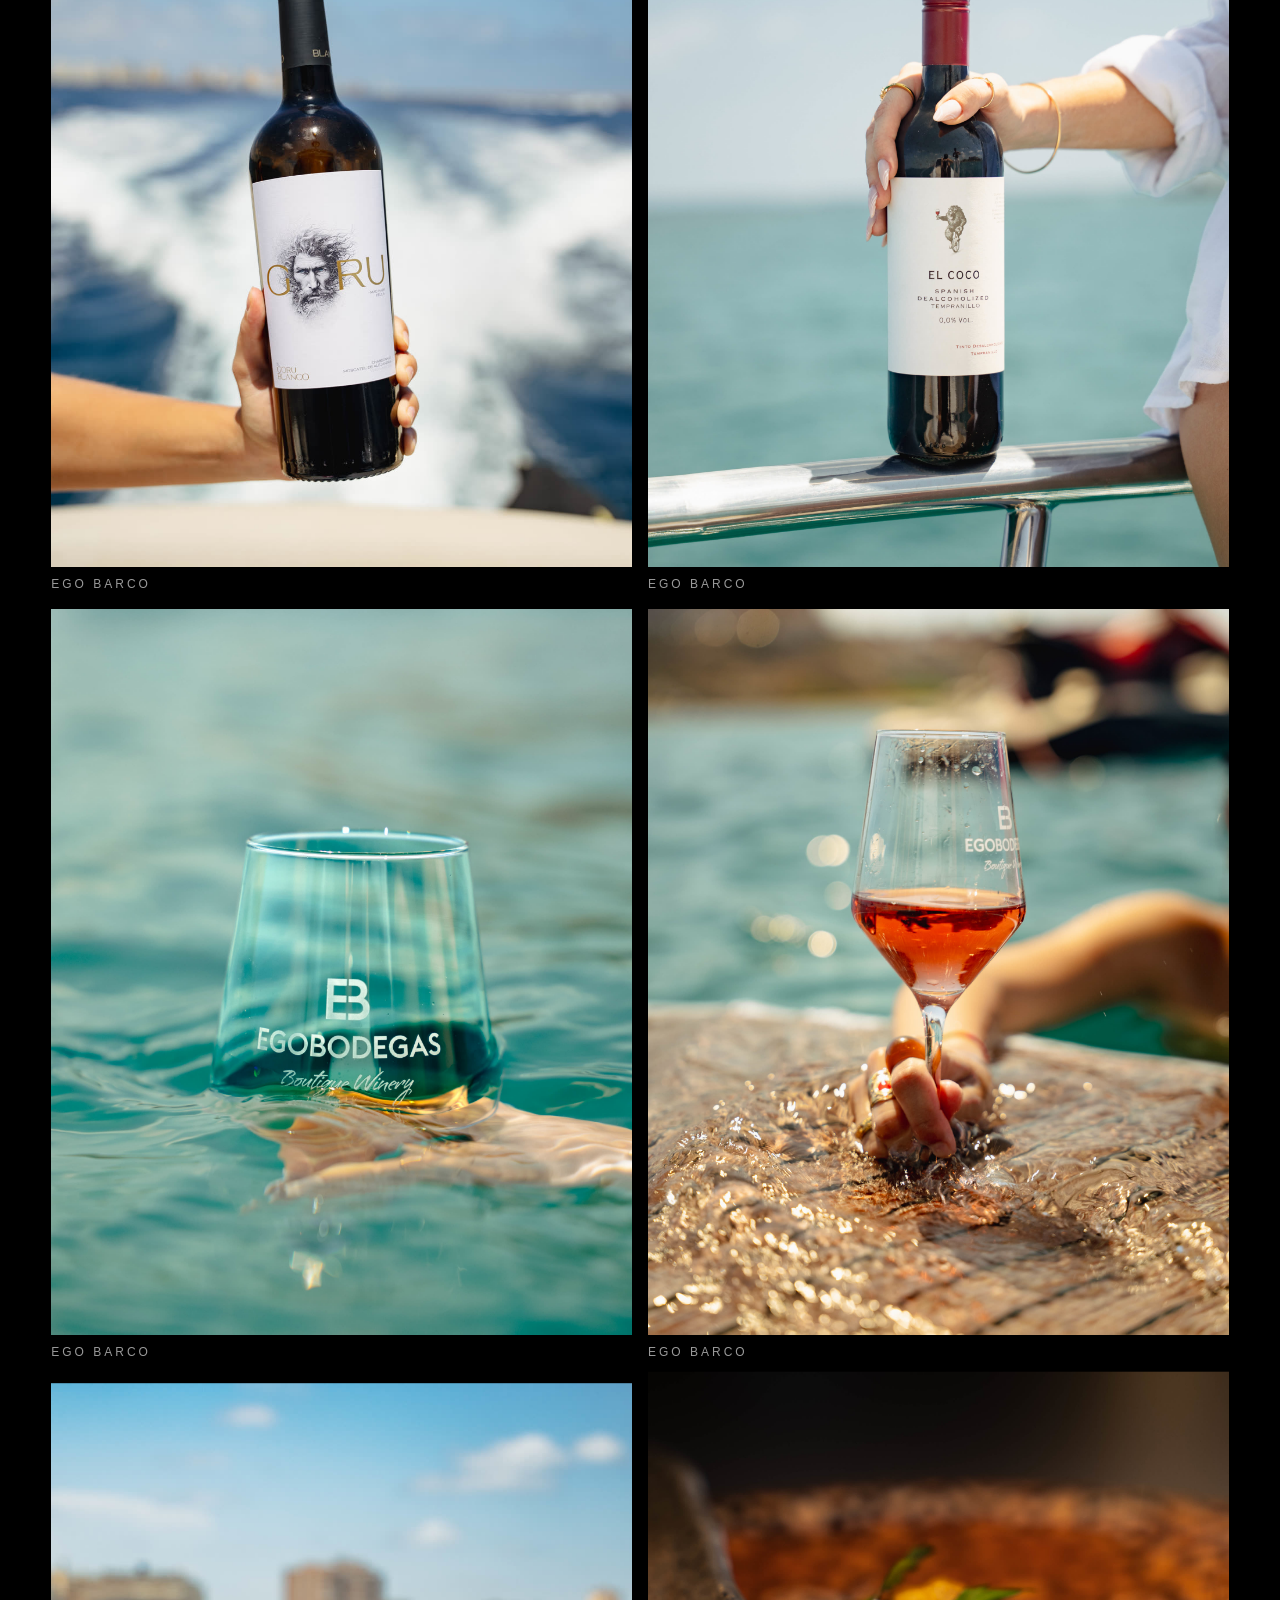
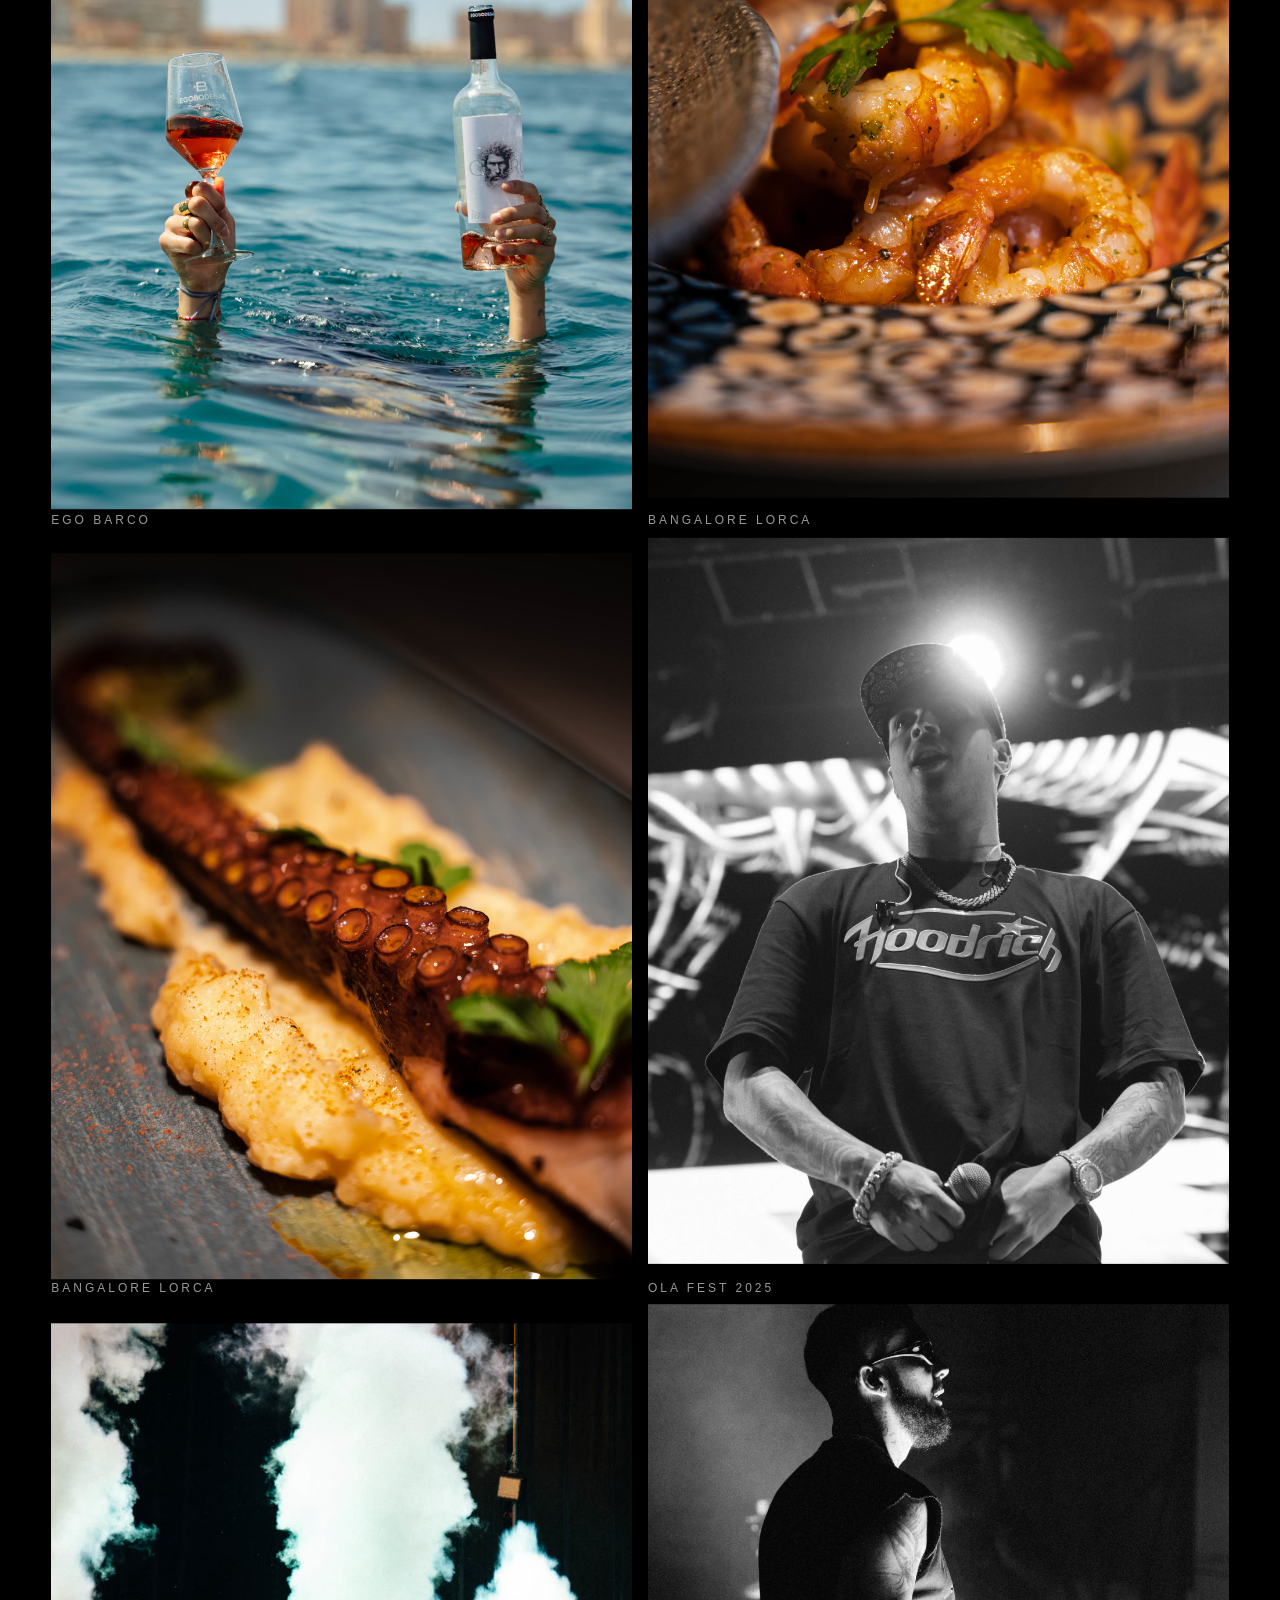
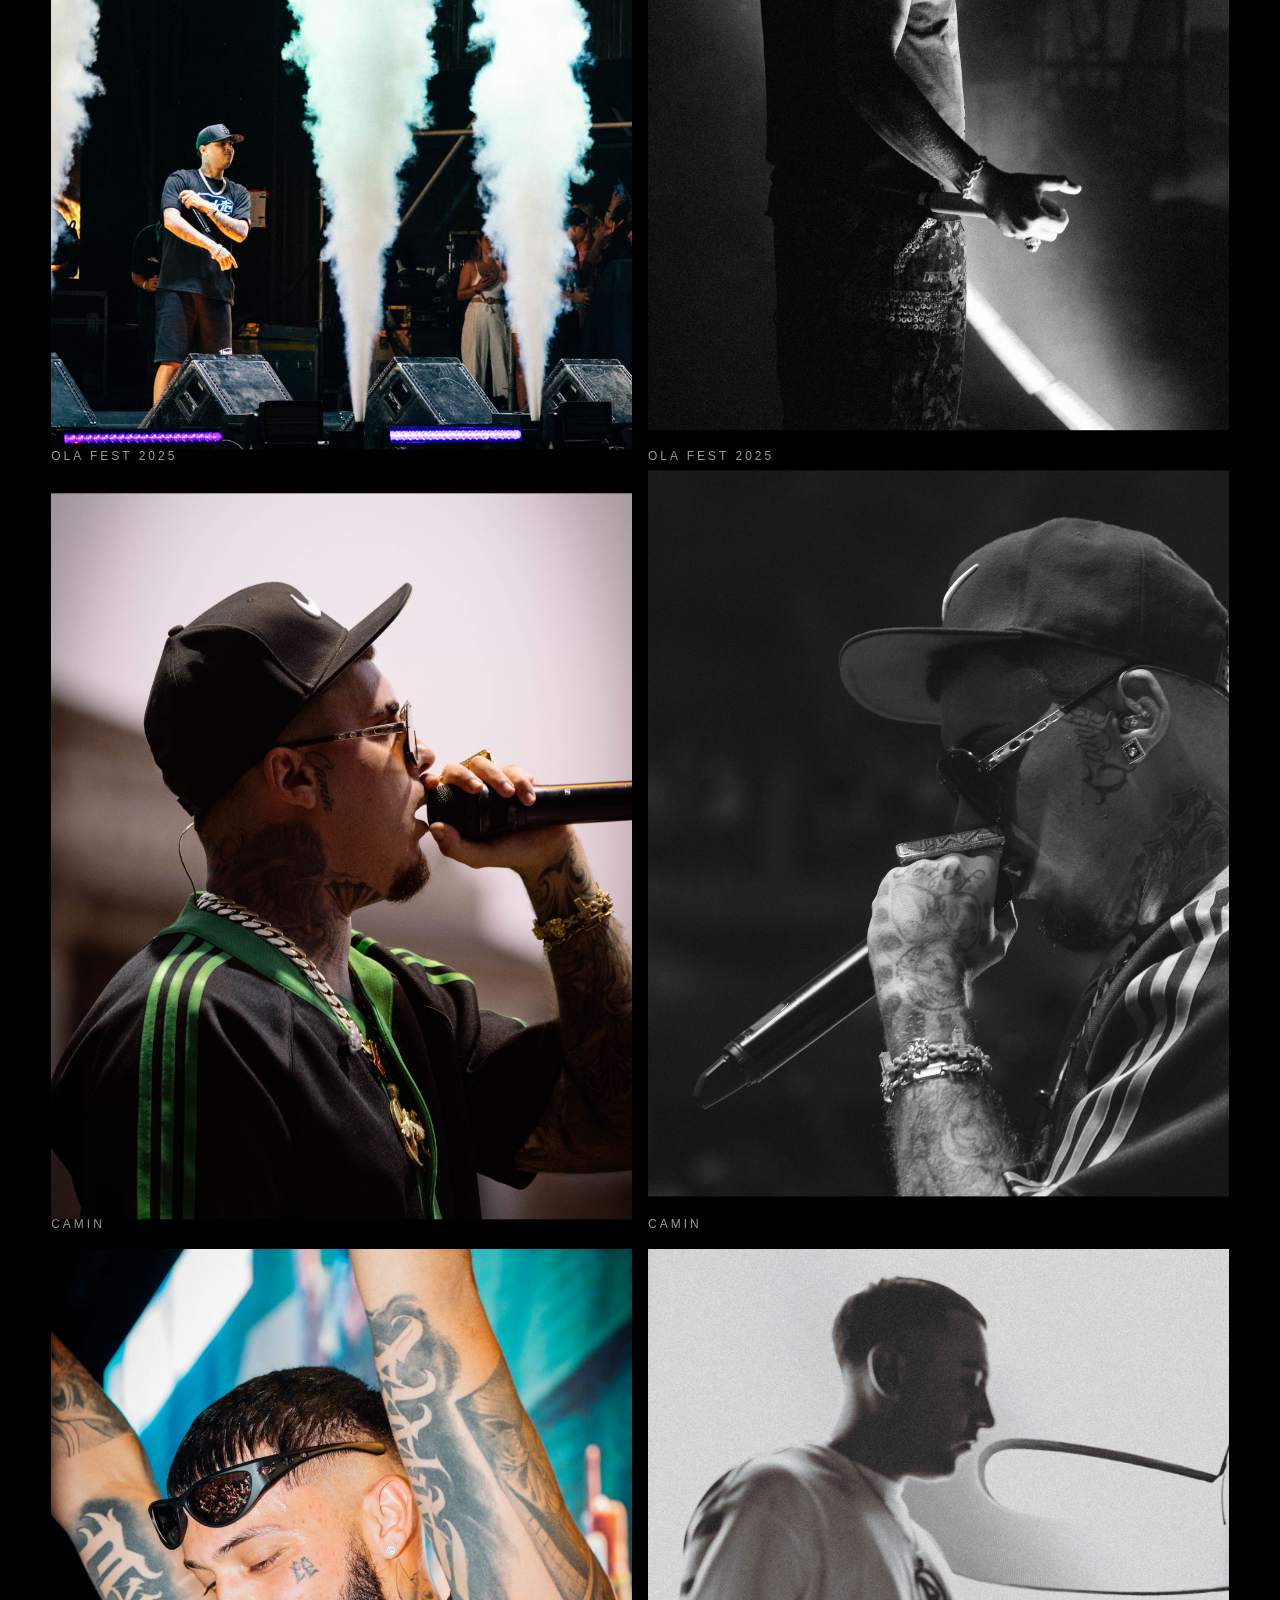
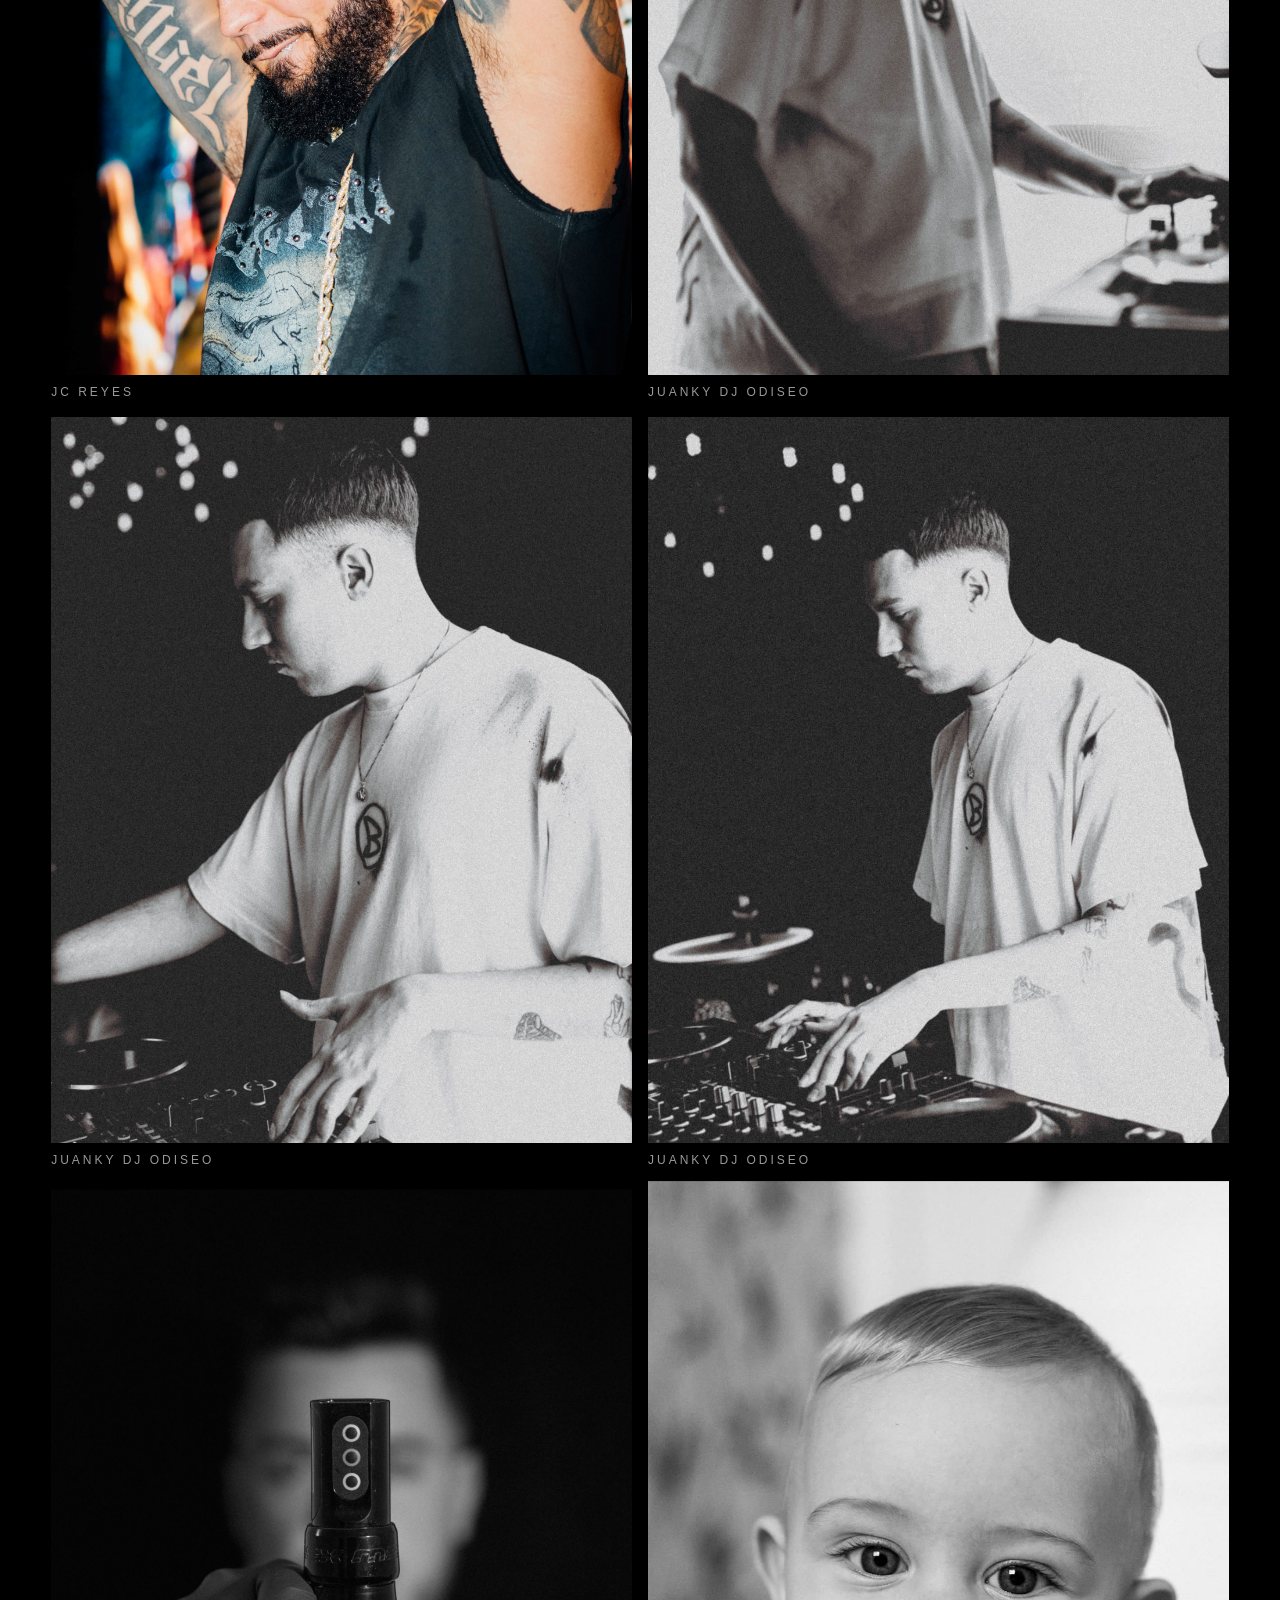
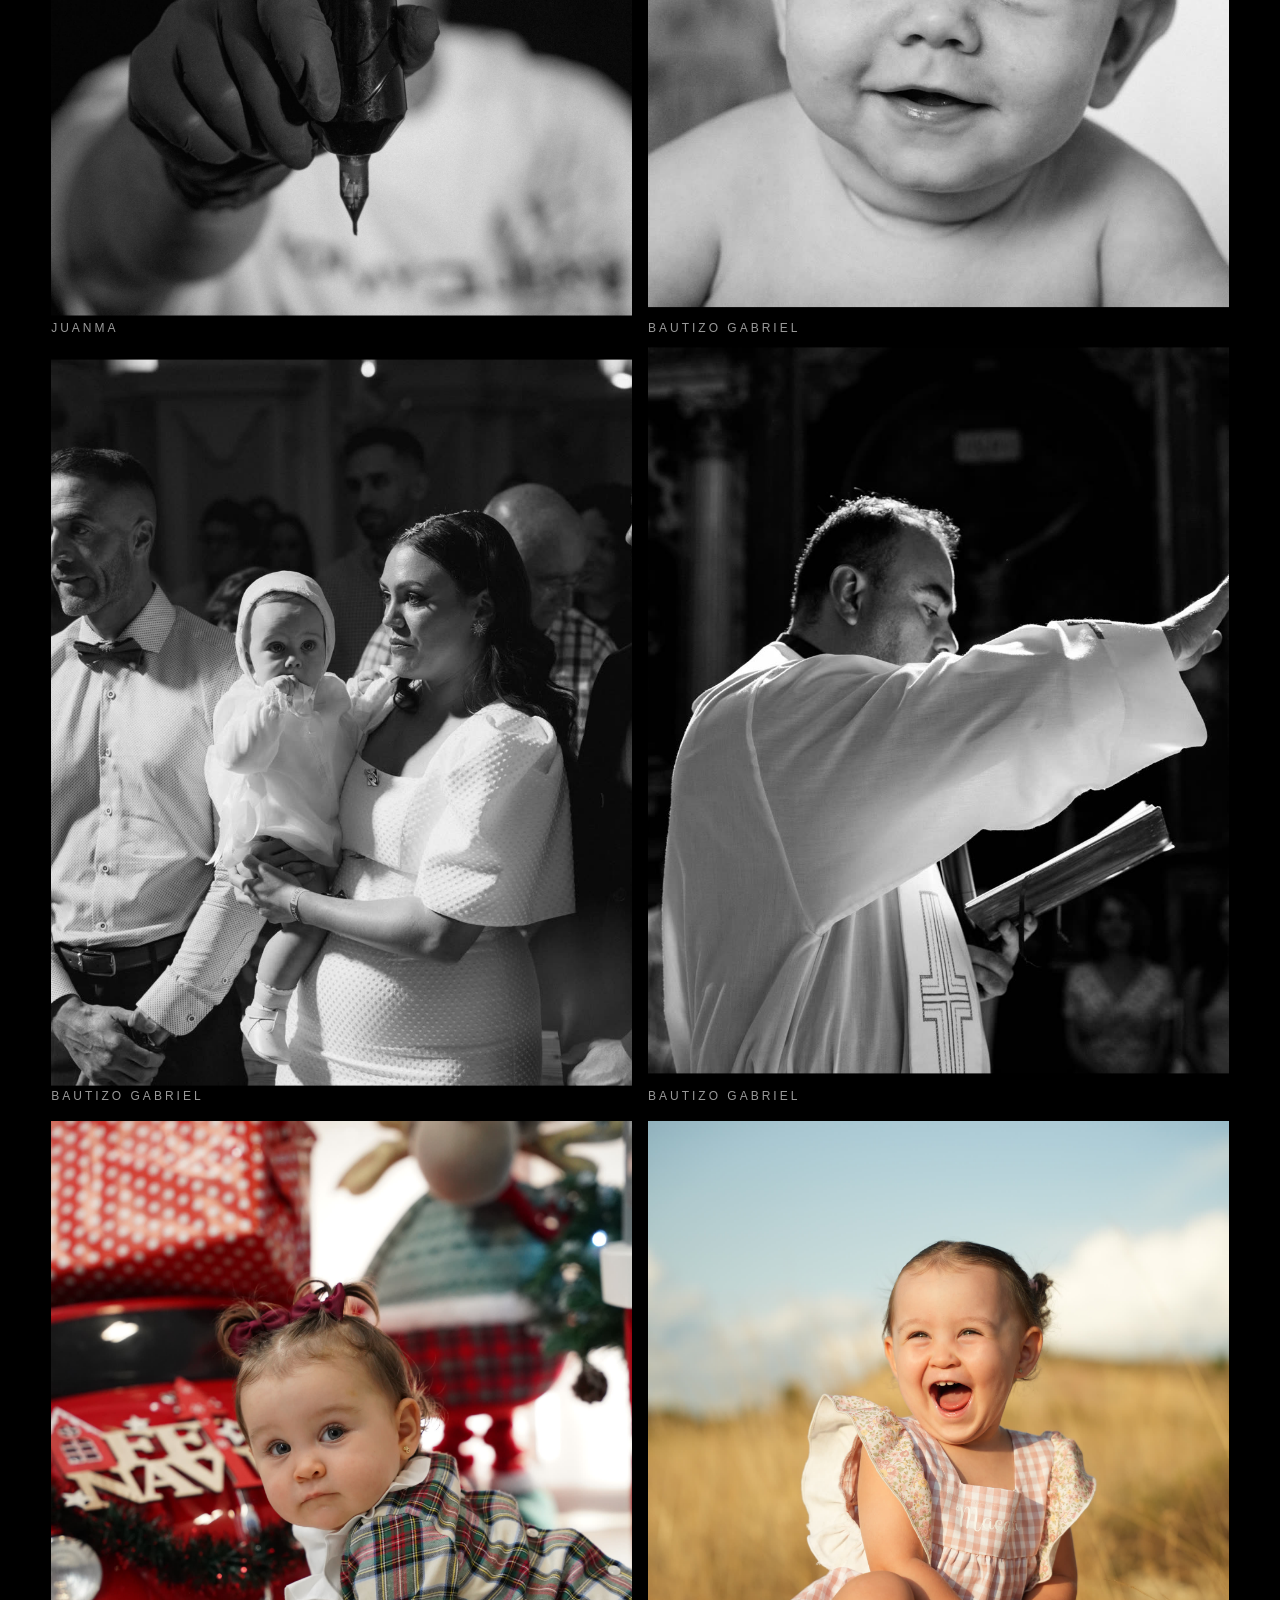
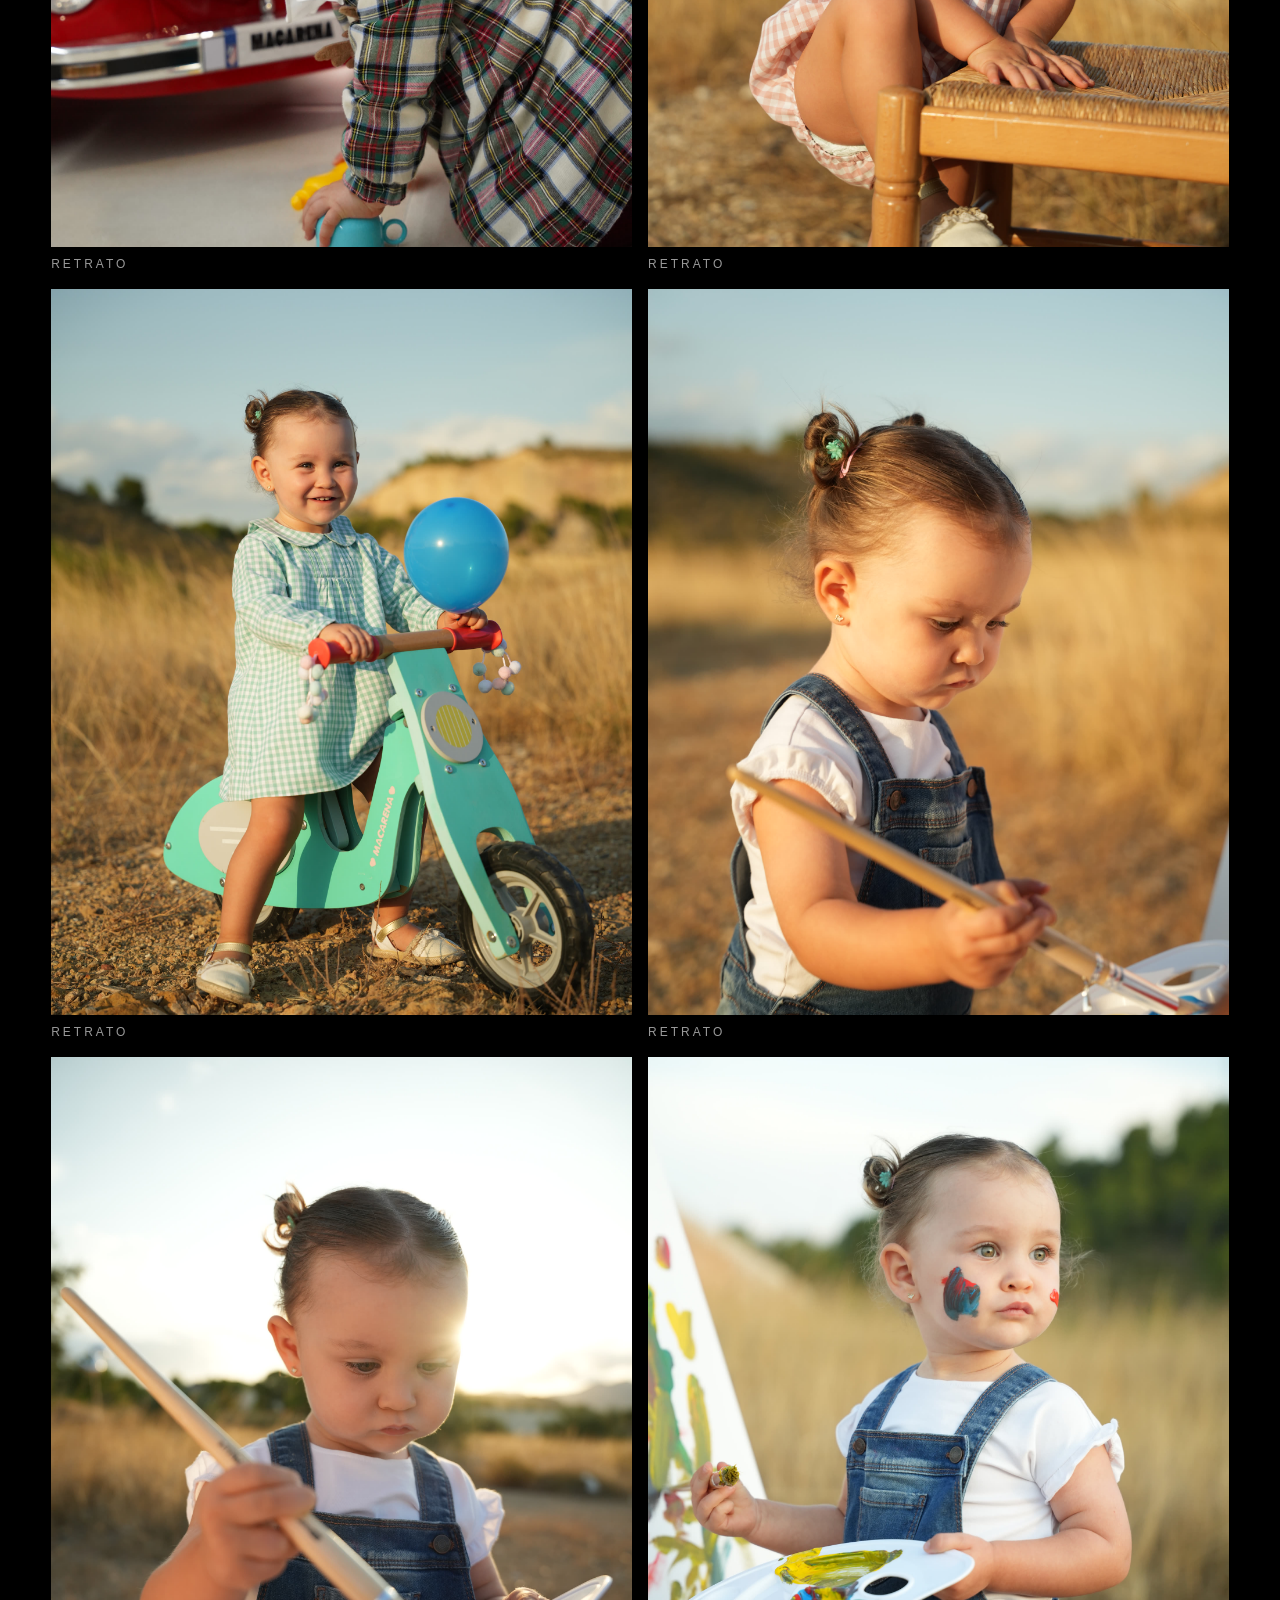
==== commit 98e882b3: "feat: Granada hero, untitled work grid, and scroll reveals Swap the home hero to Granada 2026, drop " ====
--- a/index.html
+++ b/index.html
@@ -33,6 +33,17 @@
   <link rel="canonical" href="https://[TU-DOMINIO]/" />
 
   <link rel="stylesheet" href="style.css" />
+  <script>
+    (function () {
+      if (window.matchMedia("(prefers-reduced-motion: reduce)").matches) return;
+      document.documentElement.classList.add("js-reveal");
+      window.addEventListener("load", function () {
+        setTimeout(function () {
+          if (!window.__cisterneReveal) document.documentElement.classList.remove("js-reveal");
+        }, 1500);
+      });
+    })();
+  </script>
 
   <!-- Structured data: see also per-project VideoObject scripts in body -->
   <script type="application/ld+json">
@@ -80,10 +91,10 @@
   </header>
   <main id="top">
 
-    <!-- HERO -->
-    <section class="hero" aria-label="Reel">
-      <video class="hero__video" autoplay muted playsinline loop preload="metadata" poster="assets/videos/reel.jpg">
-        <source src="assets/videos/reel.mp4" type="video/mp4" />
+    <!-- HERO — Granada 2026 (reel.mp4 kept on disk, unused here) -->
+    <section class="hero" aria-label="Granada 2026 — Jaleo">
+      <video class="hero__video" autoplay muted playsinline loop preload="metadata" poster="assets/videos/horizontal/granada-2026-jaleo.jpg">
+        <source src="assets/videos/horizontal/granada-2026-jaleo.mp4" type="video/mp4" />
       </video>
       <div class="hero__overlay">
         <h1 class="hero__title">FRAN CISTERNE</h1>
@@ -96,154 +107,108 @@
       <h2 id="work-video-title" class="section__title">Trabajo</h2>
 
       <div class="work-group" id="horizontal">
-        <h3 class="work-group__title">Horizontal</h3>
         <ol class="work-list">
           <li class="work-item">
-            <a href="projects.html?project=campana-ego-vino-verano" class="work-item__link">
+            <a href="projects.html?project=campana-ego-vino-verano" class="work-item__link" aria-label="Cómo se sirve el vino en verano">
               <div class="work-item__thumb">
                 <video class="work-item__video" muted playsinline loop preload="none" poster="assets/videos/horizontal/campana-ego-vino-verano.jpg">
                   <source src="assets/videos/horizontal/campana-ego-vino-verano.mp4" type="video/mp4" />
                 </video>
               </div>
-              <div class="work-item__meta">
-                <span class="work-item__title">Cómo se sirve el vino en verano</span>
-                <span class="work-item__category">Ego · Campaña</span>
-              </div>
-            </a>
-          </li>
-          <li class="work-item">
-            <a href="projects.html?project=campana-verano-ego-barco" class="work-item__link">
+            </a>
+          </li>
+          <li class="work-item">
+            <a href="projects.html?project=campana-verano-ego-barco" class="work-item__link" aria-label="Campaña Verano Ego Barco">
               <div class="work-item__thumb">
                 <video class="work-item__video" muted playsinline loop preload="none" poster="assets/videos/horizontal/campana-verano-ego-barco.jpg">
                   <source src="assets/videos/horizontal/campana-verano-ego-barco.mp4" type="video/mp4" />
                 </video>
               </div>
-              <div class="work-item__meta">
-                <span class="work-item__title">Campaña Verano Ego Barco</span>
-                <span class="work-item__category">Ego Bodegas</span>
-              </div>
             </a>
           </li>
           <li class="work-item work-item--contain">
-            <a href="projects.html?project=tracksuit-dlfc-24-25" class="work-item__link">
+            <a href="projects.html?project=tracksuit-dlfc-24-25" class="work-item__link" aria-label="Tracksuit DLFC 24/25">
               <div class="work-item__thumb">
                 <video class="work-item__video" muted playsinline loop preload="none" poster="assets/videos/horizontal/tracksuit-dlfc-24-25.jpg">
                   <source src="assets/videos/horizontal/tracksuit-dlfc-24-25.mp4" type="video/mp4" />
                 </video>
               </div>
-              <div class="work-item__meta">
-                <span class="work-item__title">Tracksuit DLFC 24/25</span>
-                <span class="work-item__category">Horizontal</span>
-              </div>
-            </a>
-          </li>
-          <li class="work-item">
-            <a href="projects.html?project=granada-2026-jaleo" class="work-item__link">
+            </a>
+          </li>
+          <li class="work-item">
+            <a href="projects.html?project=granada-2026-jaleo" class="work-item__link" aria-label="Granada 2026 — Jaleo">
               <div class="work-item__thumb">
                 <video class="work-item__video" muted playsinline loop preload="none" poster="assets/videos/horizontal/granada-2026-jaleo.jpg">
                   <source src="assets/videos/horizontal/granada-2026-jaleo.mp4" type="video/mp4" />
                 </video>
               </div>
-              <div class="work-item__meta">
-                <span class="work-item__title">Granada 2026 — Jaleo</span>
-                <span class="work-item__category">2026</span>
-              </div>
-            </a>
-          </li>
-          <li class="work-item">
-            <a href="projects.html?project=elysium-corporativo-obra" class="work-item__link">
+            </a>
+          </li>
+          <li class="work-item">
+            <a href="projects.html?project=elysium-corporativo-obra" class="work-item__link" aria-label="Elysium">
               <div class="work-item__thumb">
                 <video class="work-item__video" muted playsinline loop preload="none" poster="assets/videos/horizontal/elysium-corporativo-obra.jpg">
                   <source src="assets/videos/horizontal/elysium-corporativo-obra.mp4" type="video/mp4" />
                 </video>
               </div>
-              <div class="work-item__meta">
-                <span class="work-item__title">Elysium</span>
-                <span class="work-item__category">Corporativo · Obra</span>
-              </div>
-            </a>
-          </li>
-          <li class="work-item">
-            <a href="projects.html?project=laura-y-daniel" class="work-item__link">
+            </a>
+          </li>
+          <li class="work-item">
+            <a href="projects.html?project=laura-y-daniel" class="work-item__link" aria-label="Laura y Daniel">
               <div class="work-item__thumb">
                 <video class="work-item__video" muted playsinline loop preload="none" poster="assets/videos/horizontal/laura-y-daniel.jpg">
                   <source src="assets/videos/horizontal/laura-y-daniel.mp4" type="video/mp4" />
                 </video>
               </div>
-              <div class="work-item__meta">
-                <span class="work-item__title">Laura y Daniel</span>
-                <span class="work-item__category">Horizontal</span>
-              </div>
             </a>
           </li>
         </ol>
       </div>
 
       <div class="work-group" id="vertical">
-        <h3 class="work-group__title">Vertical</h3>
         <ol class="work-list work-list--vertical">
           <li class="work-item">
-            <a href="projects.html?project=gala-eleccion-abanderadas-2026" class="work-item__link">
+            <a href="projects.html?project=gala-eleccion-abanderadas-2026" class="work-item__link" aria-label="Gala Abanderadas">
               <div class="work-item__thumb">
                 <video class="work-item__video" muted playsinline loop preload="none" poster="assets/videos/vertical/gala-eleccion-abanderadas-2026.jpg">
                   <source src="assets/videos/vertical/gala-eleccion-abanderadas-2026.mp4" type="video/mp4" />
                 </video>
               </div>
-              <div class="work-item__meta">
-                <span class="work-item__title">Gala Abanderadas</span>
-                <span class="work-item__category">2026</span>
-              </div>
-            </a>
-          </li>
-          <li class="work-item">
-            <a href="projects.html?project=madewithcalma-x-egobodegas" class="work-item__link">
+            </a>
+          </li>
+          <li class="work-item">
+            <a href="projects.html?project=madewithcalma-x-egobodegas" class="work-item__link" aria-label="Made with Calma">
               <div class="work-item__thumb">
                 <video class="work-item__video" muted playsinline loop preload="none" poster="assets/videos/vertical/madewithcalma-x-egobodegas.jpg">
                   <source src="assets/videos/vertical/madewithcalma-x-egobodegas.mp4" type="video/mp4" />
                 </video>
               </div>
-              <div class="work-item__meta">
-                <span class="work-item__title">Made with Calma</span>
-                <span class="work-item__category">Ego Bodegas</span>
-              </div>
-            </a>
-          </li>
-          <li class="work-item">
-            <a href="projects.html?project=marvimundo-x-fanfutura" class="work-item__link">
+            </a>
+          </li>
+          <li class="work-item">
+            <a href="projects.html?project=marvimundo-x-fanfutura" class="work-item__link" aria-label="Marvimundo">
               <div class="work-item__thumb">
                 <video class="work-item__video" muted playsinline loop preload="none" poster="assets/videos/vertical/marvimundo-x-fanfutura.jpg">
                   <source src="assets/videos/vertical/marvimundo-x-fanfutura.mp4" type="video/mp4" />
                 </video>
               </div>
-              <div class="work-item__meta">
-                <span class="work-item__title">Marvimundo</span>
-                <span class="work-item__category">Fanfutura</span>
-              </div>
-            </a>
-          </li>
-          <li class="work-item">
-            <a href="projects.html?project=dia-de-la-madre-ego-bodegas" class="work-item__link">
+            </a>
+          </li>
+          <li class="work-item">
+            <a href="projects.html?project=dia-de-la-madre-ego-bodegas" class="work-item__link" aria-label="Día de la Madre">
               <div class="work-item__thumb">
                 <video class="work-item__video" muted playsinline loop preload="none" poster="assets/videos/vertical/dia-de-la-madre-ego-bodegas.jpg">
                   <source src="assets/videos/vertical/dia-de-la-madre-ego-bodegas.mp4" type="video/mp4" />
                 </video>
               </div>
-              <div class="work-item__meta">
-                <span class="work-item__title">Día de la Madre</span>
-                <span class="work-item__category">Ego Bodegas</span>
-              </div>
-            </a>
-          </li>
-          <li class="work-item">
-            <a href="projects.html?project=dia-del-padre-ego-bodegas" class="work-item__link">
+            </a>
+          </li>
+          <li class="work-item">
+            <a href="projects.html?project=dia-del-padre-ego-bodegas" class="work-item__link" aria-label="Día del Padre">
               <div class="work-item__thumb">
                 <video class="work-item__video" muted playsinline loop preload="none" poster="assets/videos/vertical/dia-del-padre-ego-bodegas.jpg">
                   <source src="assets/videos/vertical/dia-del-padre-ego-bodegas.mp4" type="video/mp4" />
                 </video>
-              </div>
-              <div class="work-item__meta">
-                <span class="work-item__title">Día del Padre</span>
-                <span class="work-item__category">Ego Bodegas</span>
               </div>
             </a>
           </li>
@@ -427,5 +392,6 @@
     </footer>
 
   </main>
+  <script src="main.js" defer></script>
 </body>
 </html>
--- a/style.css
+++ b/style.css
@@ -120,6 +120,15 @@
   height: 100%;
   object-fit: cover;
 }
+.hero::after {
+  content: "";
+  position: absolute;
+  inset: auto 0 0 0;
+  height: min(28vh, 220px);
+  background: linear-gradient(to bottom, rgba(0, 0, 0, 0), var(--c-bg));
+  pointer-events: none;
+  z-index: 1;
+}
 .hero__overlay {
   position: absolute;
   inset: auto 0 var(--s-8) 0;
@@ -128,6 +137,7 @@
   flex-direction: column;
   gap: var(--s-1);
   pointer-events: none;
+  z-index: 2;
 }
 .hero__title {
   margin: 0;
@@ -153,7 +163,11 @@
 .section {
   width: var(--w-page);
   margin: 0 auto;
-  padding: var(--s-12) 0;
+  padding: var(--s-16) 0;
+}
+.section--photo,
+.section--about {
+  padding-top: calc(var(--s-16) + var(--s-4));
 }
 .section__title {
   margin: 0 0 var(--s-6) 0;
@@ -218,14 +232,7 @@
   color: var(--c-meta);
 }
 .work-group + .work-group {
-  margin-top: var(--s-12);
-}
-.work-group__title {
-  margin: 0 0 var(--s-4) 0;
-  font-size: var(--t-14);
-  letter-spacing: 0.2em;
-  text-transform: uppercase;
-  font-weight: var(--f-weight-light);
+  margin-top: var(--s-8);
 }
 .work-list--vertical {
   display: grid;
@@ -705,3 +712,95 @@
   color: var(--c-fg);
   font-weight: var(--f-weight-base);
 }
+
+/* =========================================================
+   SCROLL REVEAL — hero → trabajo → foto → about
+   Driven by html.js-reveal (skipped when prefers-reduced-motion)
+   ========================================================= */
+html.js-reveal .hero__overlay {
+  animation: hero-in 1.35s cubic-bezier(0.22, 1, 0.36, 1) both;
+}
+@keyframes hero-in {
+  from { opacity: 0; transform: translate3d(0, 18px, 0); }
+  to   { opacity: 1; transform: none; }
+}
+
+html.js-reveal .section__title,
+html.js-reveal .about__lead,
+html.js-reveal .about__text,
+html.js-reveal .about__services,
+html.js-reveal .contact__list,
+html.js-reveal .contact__legal {
+  opacity: 0;
+  transform: translate3d(0, 22px, 0);
+  transition:
+    opacity 0.95s cubic-bezier(0.22, 1, 0.36, 1),
+    transform 0.95s cubic-bezier(0.22, 1, 0.36, 1);
+  transition-delay: var(--stagger, 0ms);
+}
+html.js-reveal .work-item {
+  opacity: 0;
+  transform: translate3d(0, 36px, 0) scale(0.985);
+  transform-origin: center bottom;
+  transition:
+    opacity 0.85s cubic-bezier(0.22, 1, 0.36, 1),
+    transform 0.85s cubic-bezier(0.22, 1, 0.36, 1);
+  transition-delay: var(--stagger, 0ms);
+}
+html.js-reveal .photo-card {
+  opacity: 0;
+  transform: translate3d(0, 40px, 0);
+  transition:
+    opacity 1.25s cubic-bezier(0.22, 1, 0.36, 1),
+    transform 1.25s cubic-bezier(0.22, 1, 0.36, 1);
+  transition-delay: var(--stagger, 0ms);
+}
+html.js-reveal .photo-card.is-in .photo-card__img {
+  transform: translate3d(0, var(--parallax, 0px), 0);
+}
+
+html.js-reveal .section__title.is-in,
+html.js-reveal .about__lead.is-in,
+html.js-reveal .about__text.is-in,
+html.js-reveal .about__services.is-in,
+html.js-reveal .contact__list.is-in,
+html.js-reveal .contact__legal.is-in,
+html.js-reveal .work-item.is-in,
+html.js-reveal .photo-card.is-in {
+  opacity: 1;
+  transform: none;
+}
+
+.work-list .work-item:nth-child(1) { --stagger: 0ms; }
+.work-list .work-item:nth-child(2) { --stagger: 70ms; }
+.work-list .work-item:nth-child(3) { --stagger: 140ms; }
+.work-list .work-item:nth-child(4) { --stagger: 210ms; }
+.work-list .work-item:nth-child(5) { --stagger: 280ms; }
+.work-list .work-item:nth-child(6) { --stagger: 350ms; }
+
+.photo-grid .photo-card:nth-child(4n + 1) { --stagger: 0ms; }
+.photo-grid .photo-card:nth-child(4n + 2) { --stagger: 90ms; }
+.photo-grid .photo-card:nth-child(4n + 3) { --stagger: 180ms; }
+.photo-grid .photo-card:nth-child(4n + 4) { --stagger: 270ms; }
+
+.section--about .about__lead    { --stagger: 0ms; }
+.section--about .about__text    { --stagger: 80ms; }
+.section--about .about__services { --stagger: 180ms; }
+
+@media (prefers-reduced-motion: reduce) {
+  html.js-reveal .hero__overlay,
+  html.js-reveal .section__title,
+  html.js-reveal .about__lead,
+  html.js-reveal .about__text,
+  html.js-reveal .about__services,
+  html.js-reveal .contact__list,
+  html.js-reveal .contact__legal,
+  html.js-reveal .work-item,
+  html.js-reveal .photo-card,
+  html.js-reveal .photo-card.is-in .photo-card__img {
+    opacity: 1;
+    transform: none;
+    animation: none;
+    transition: none;
+  }
+}
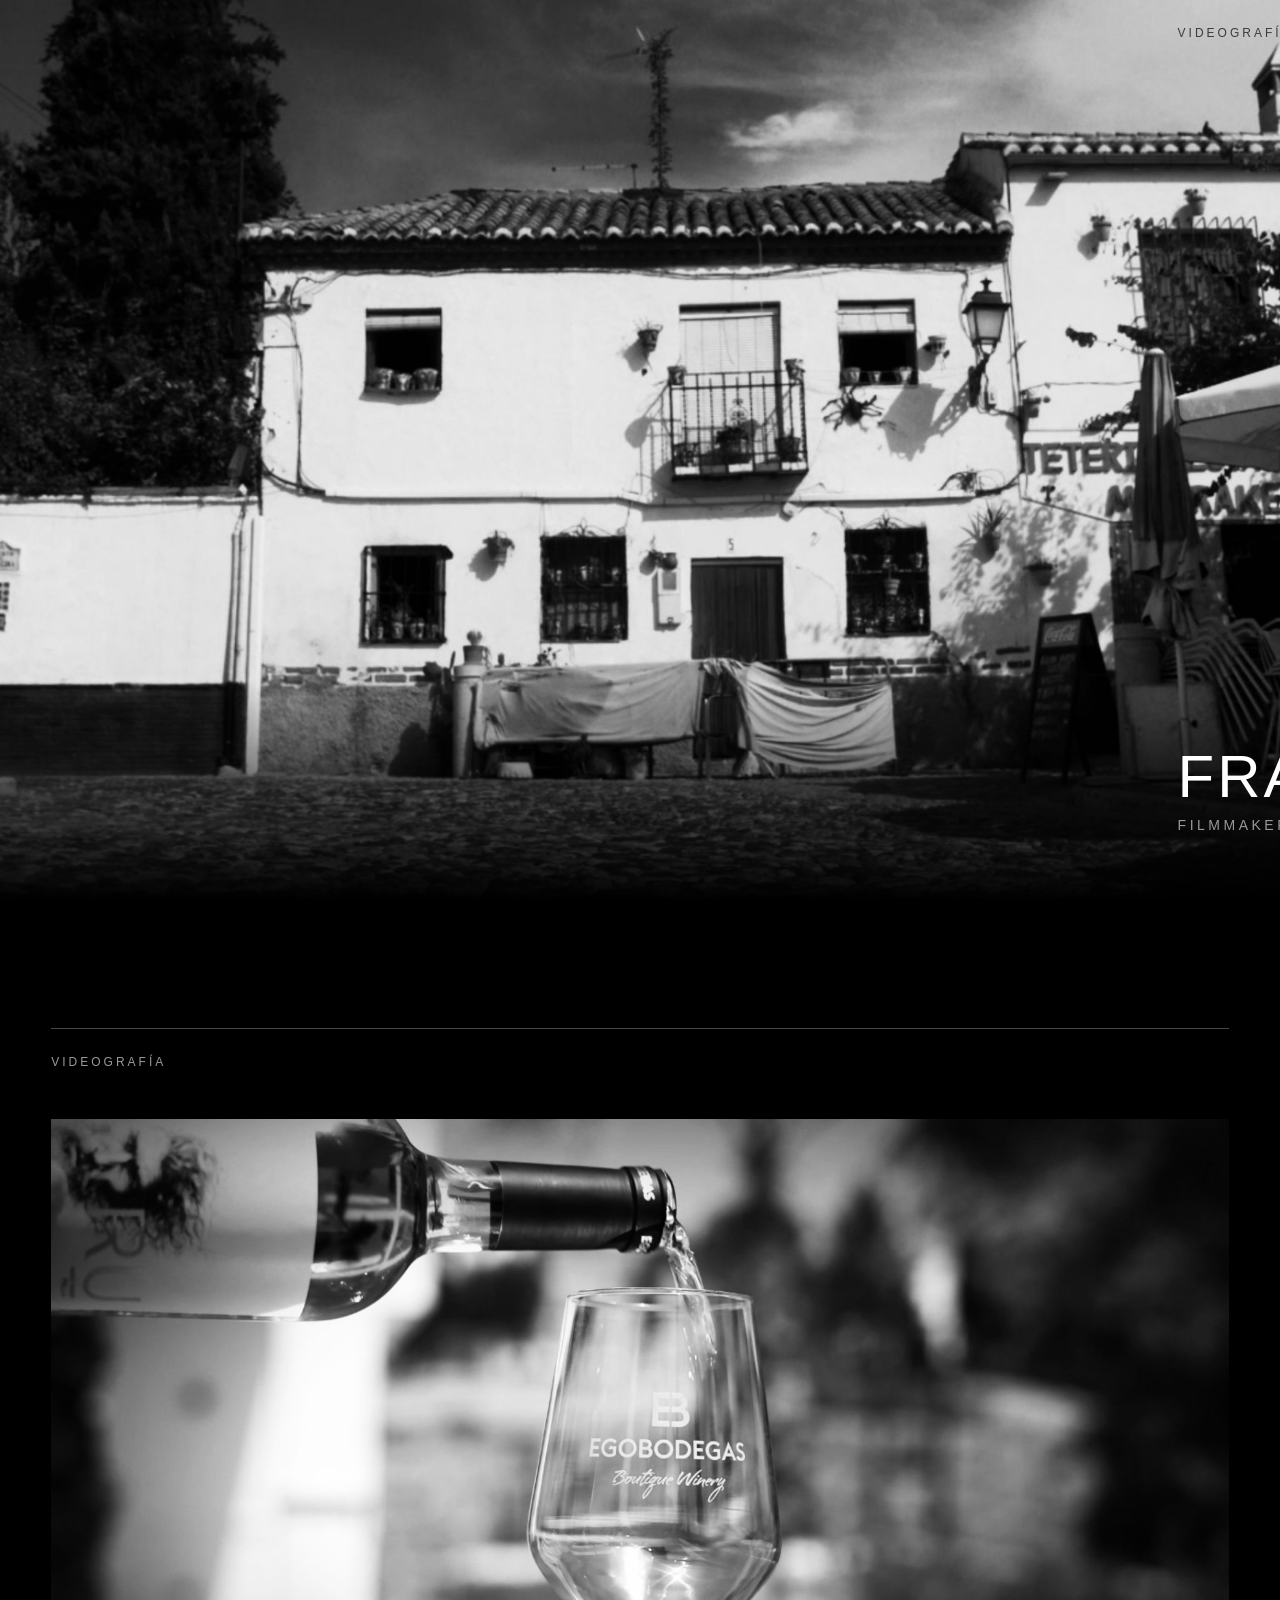
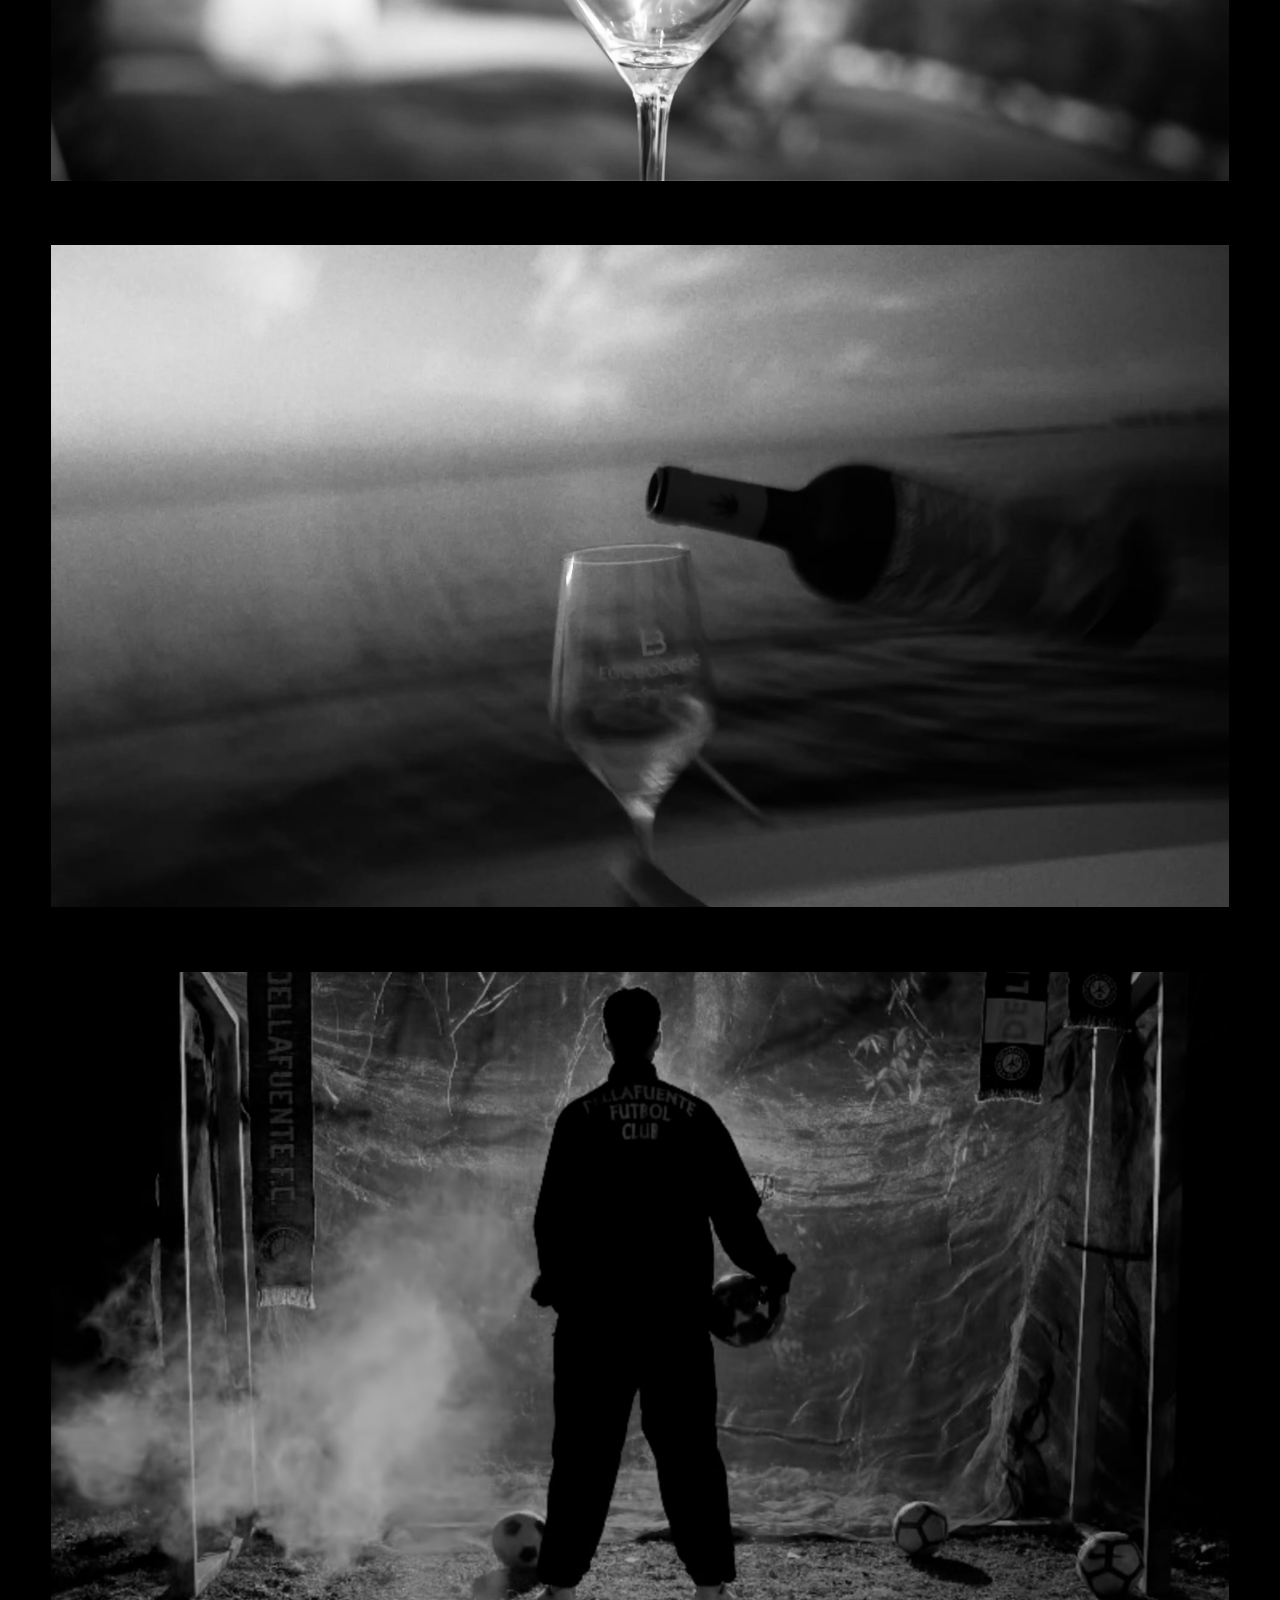
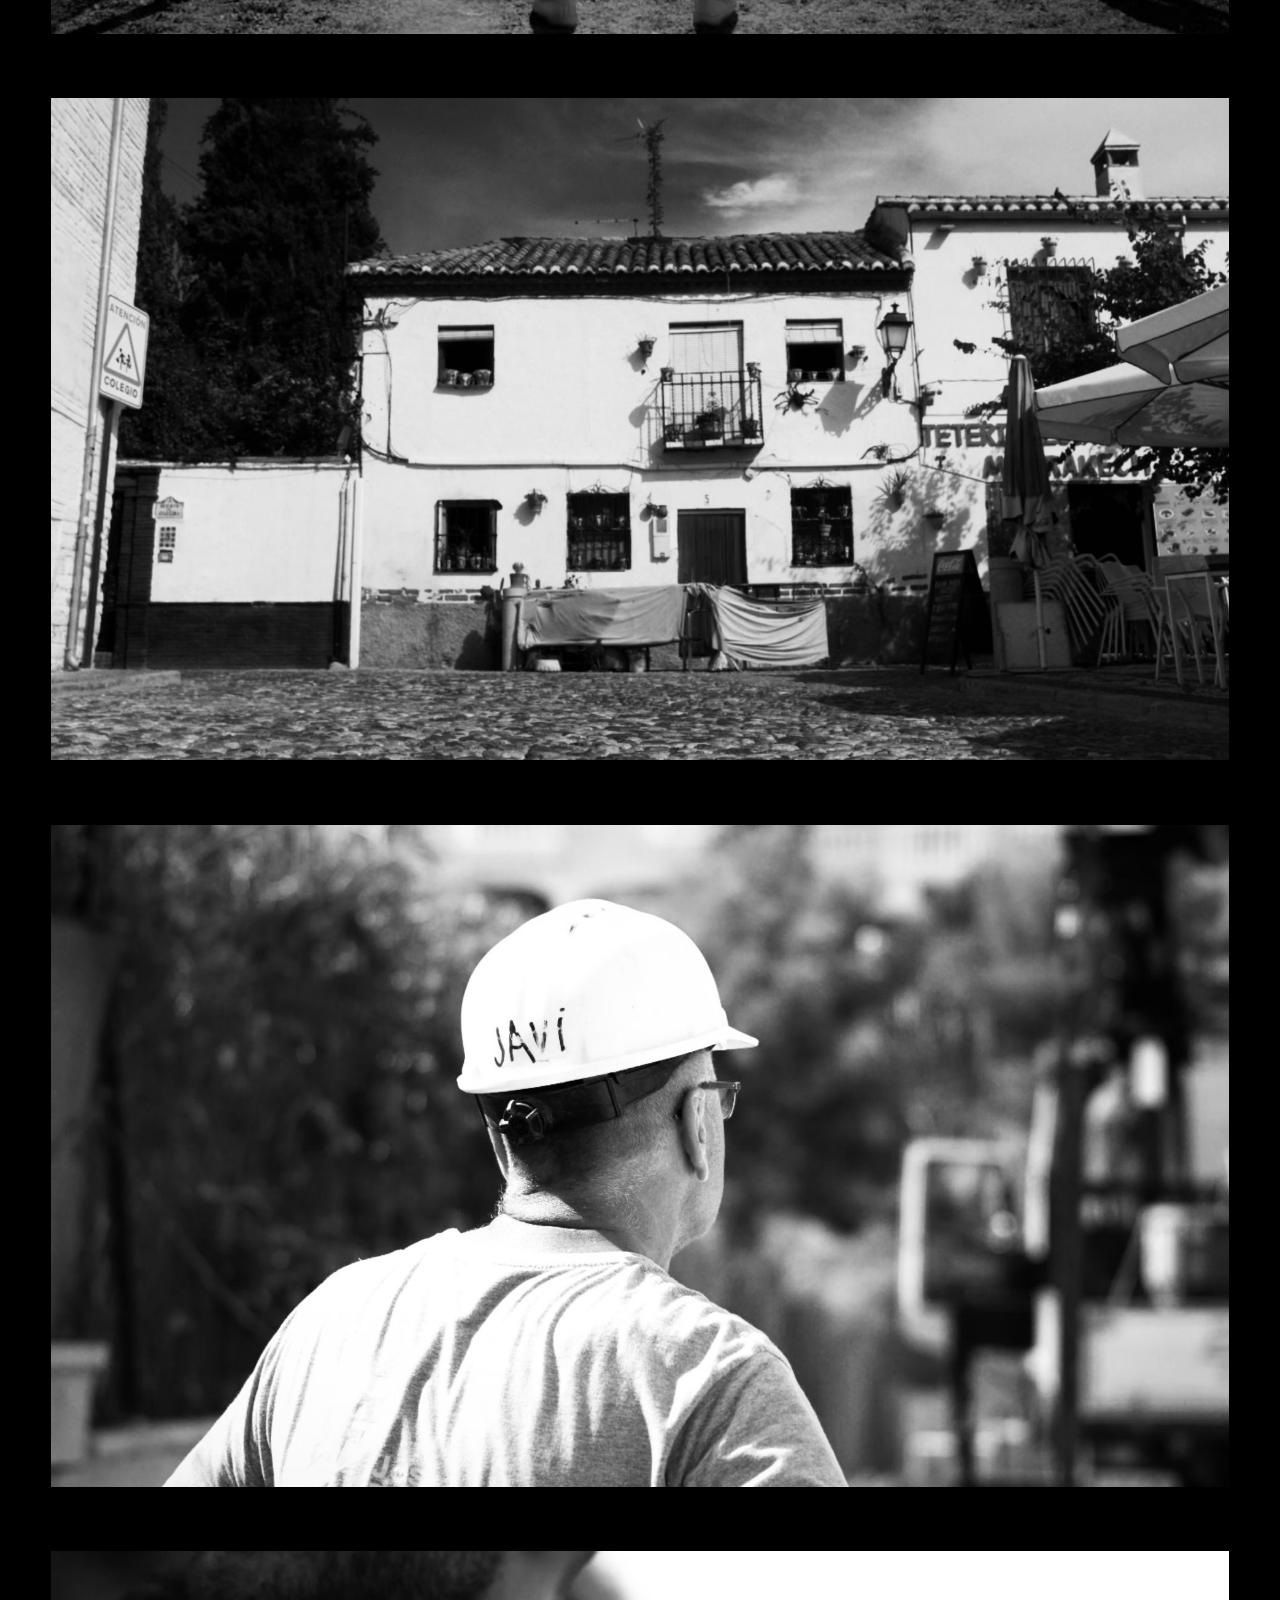
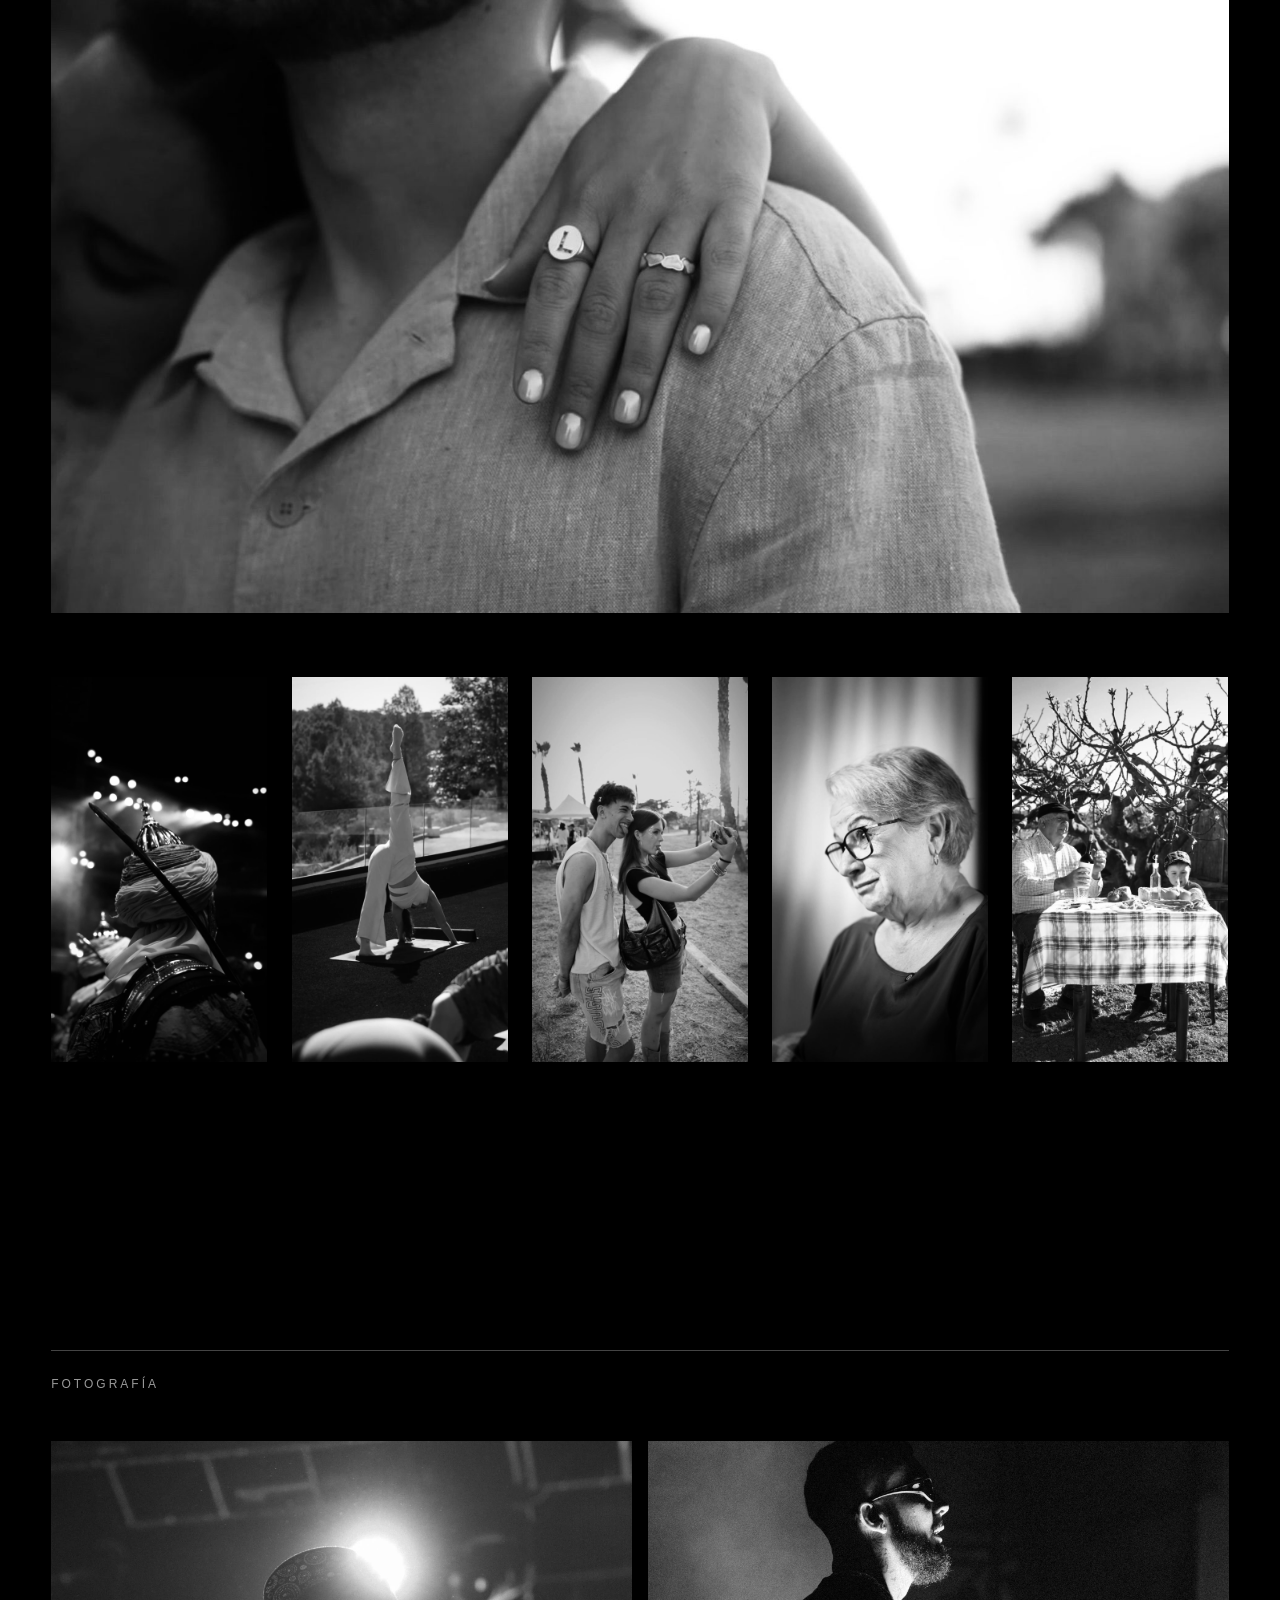
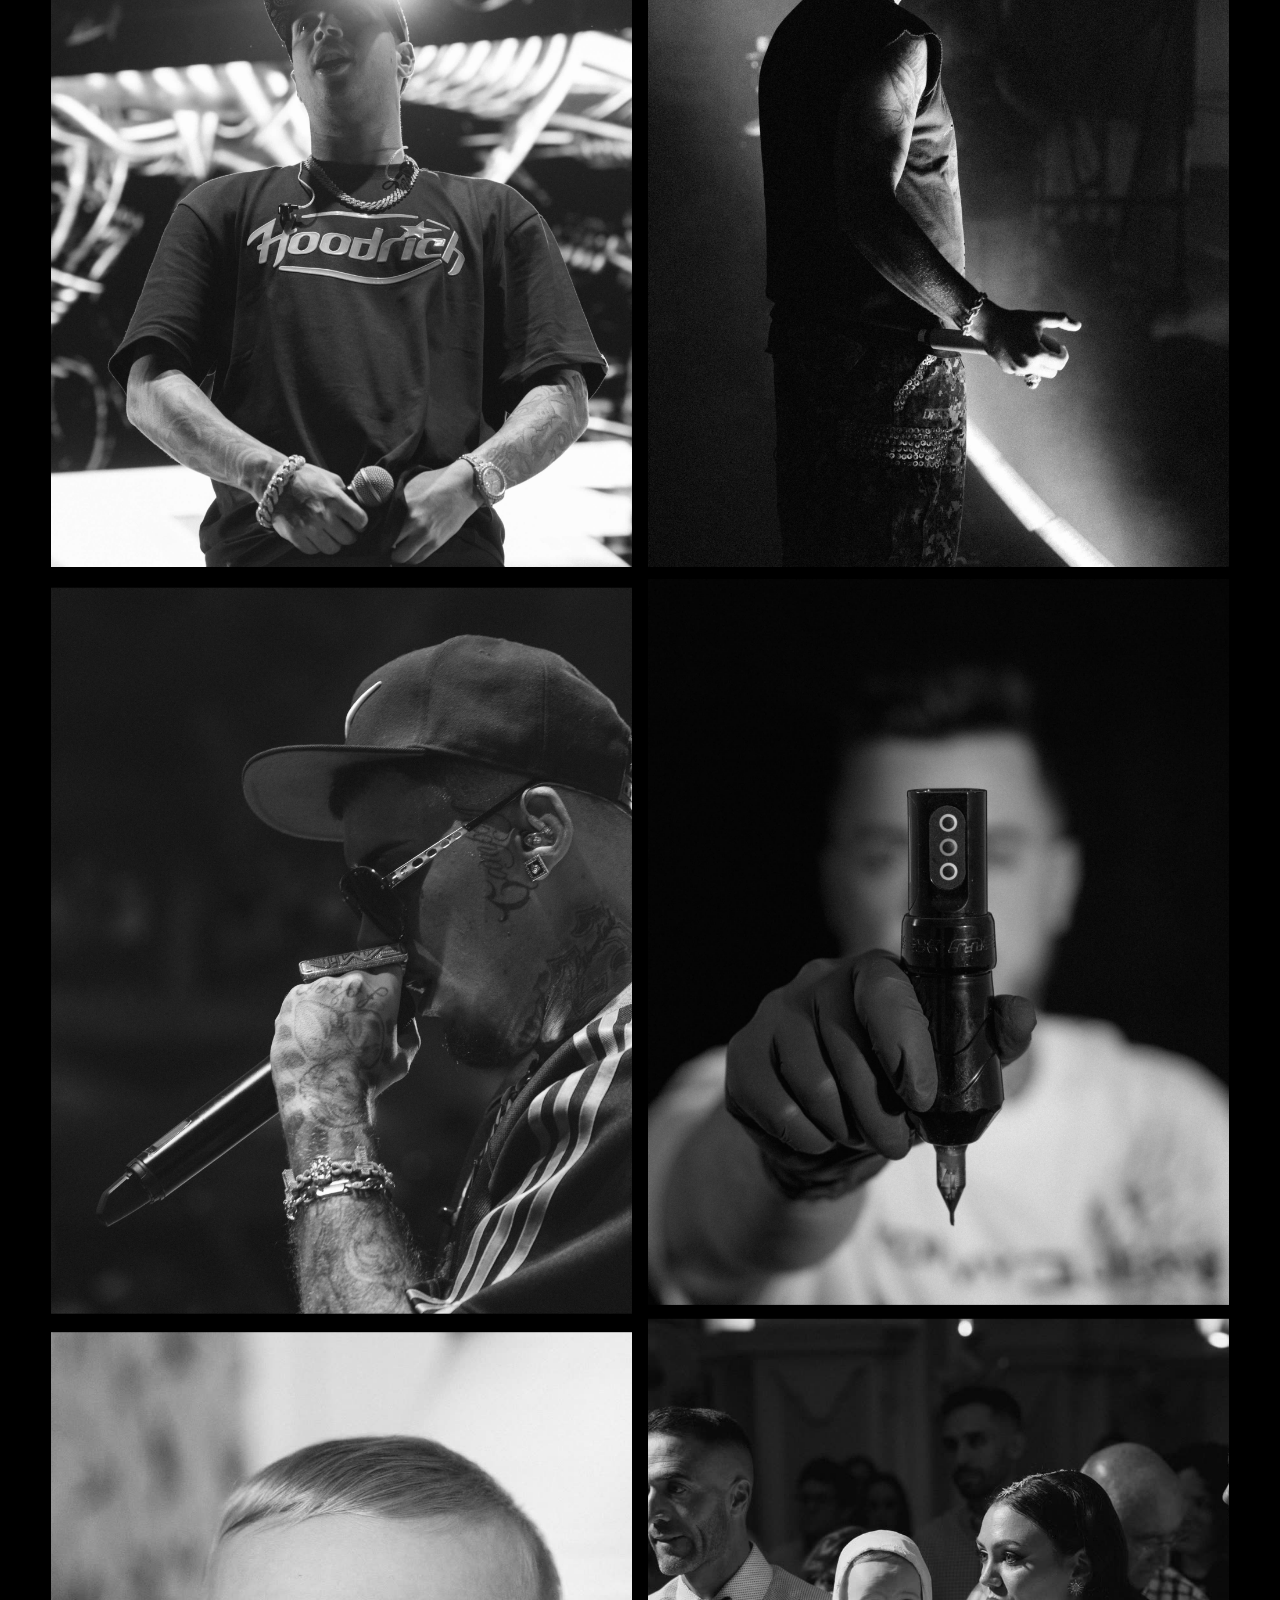
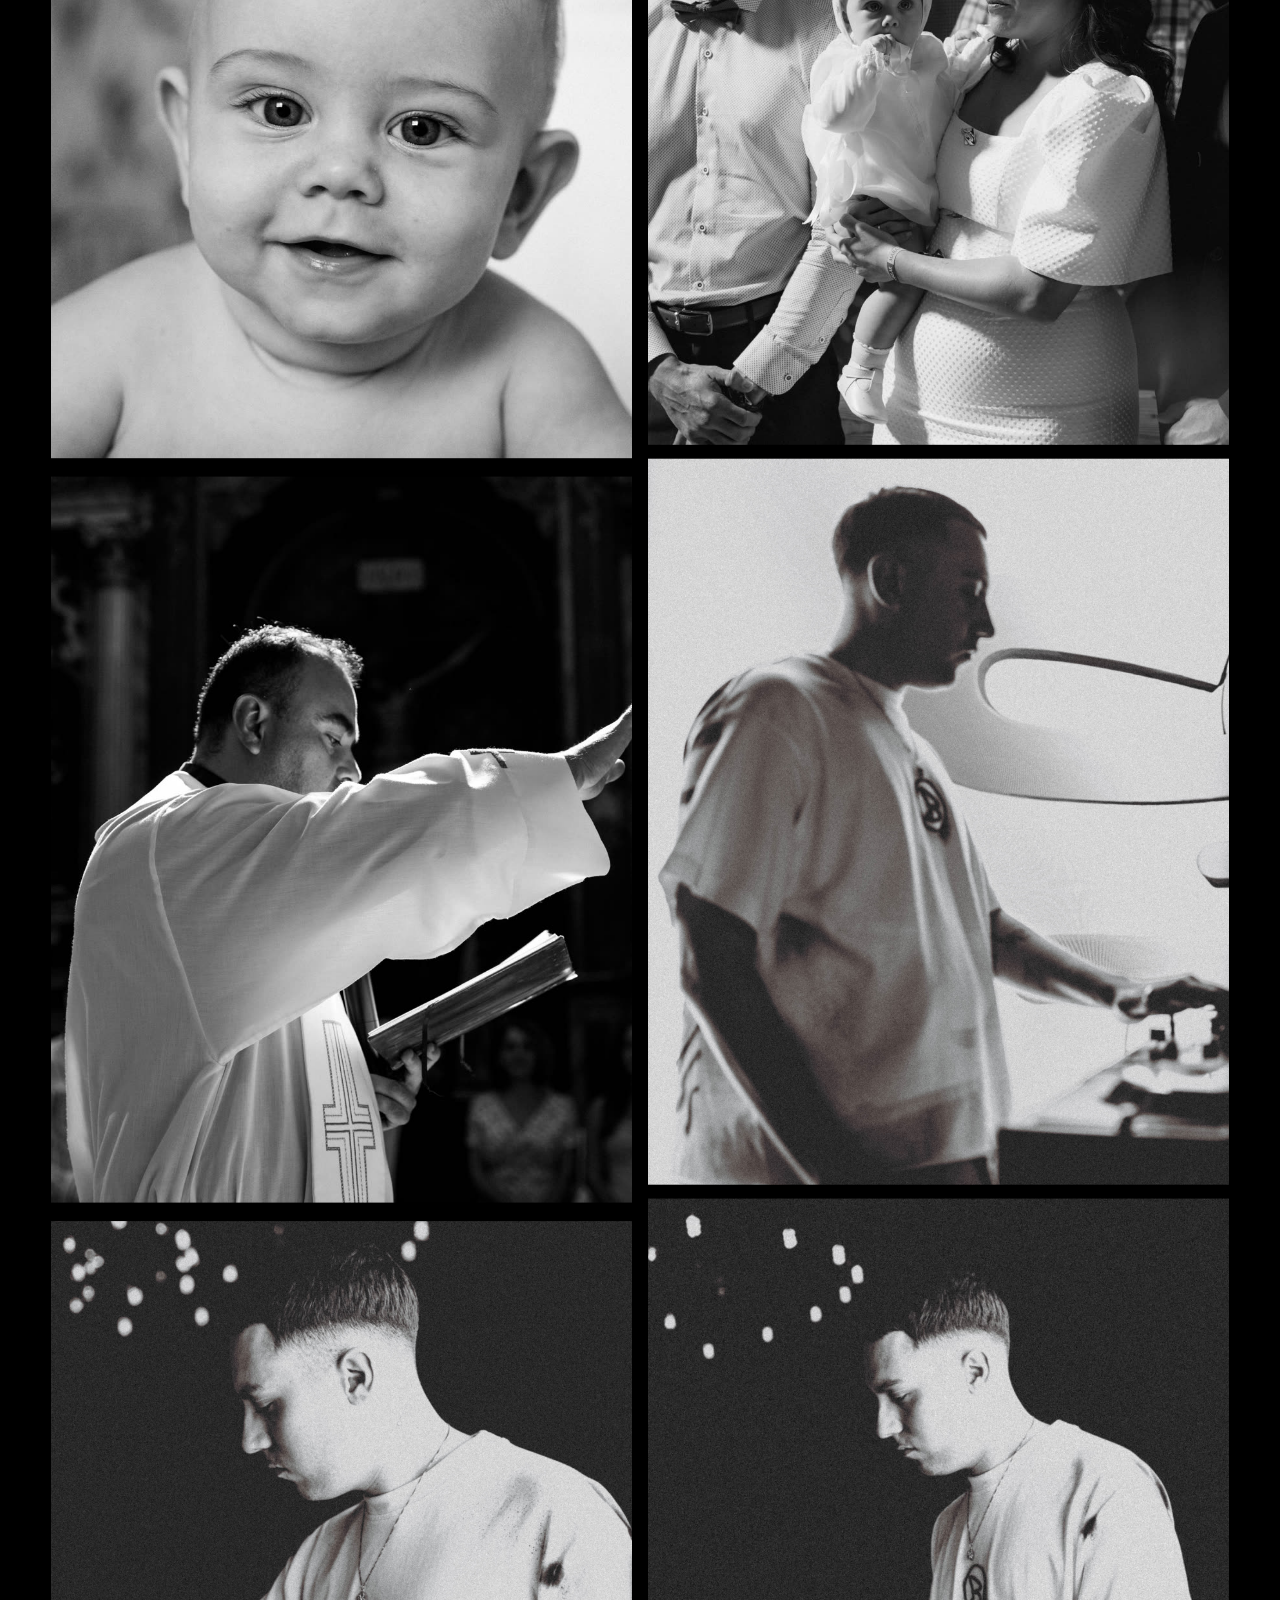
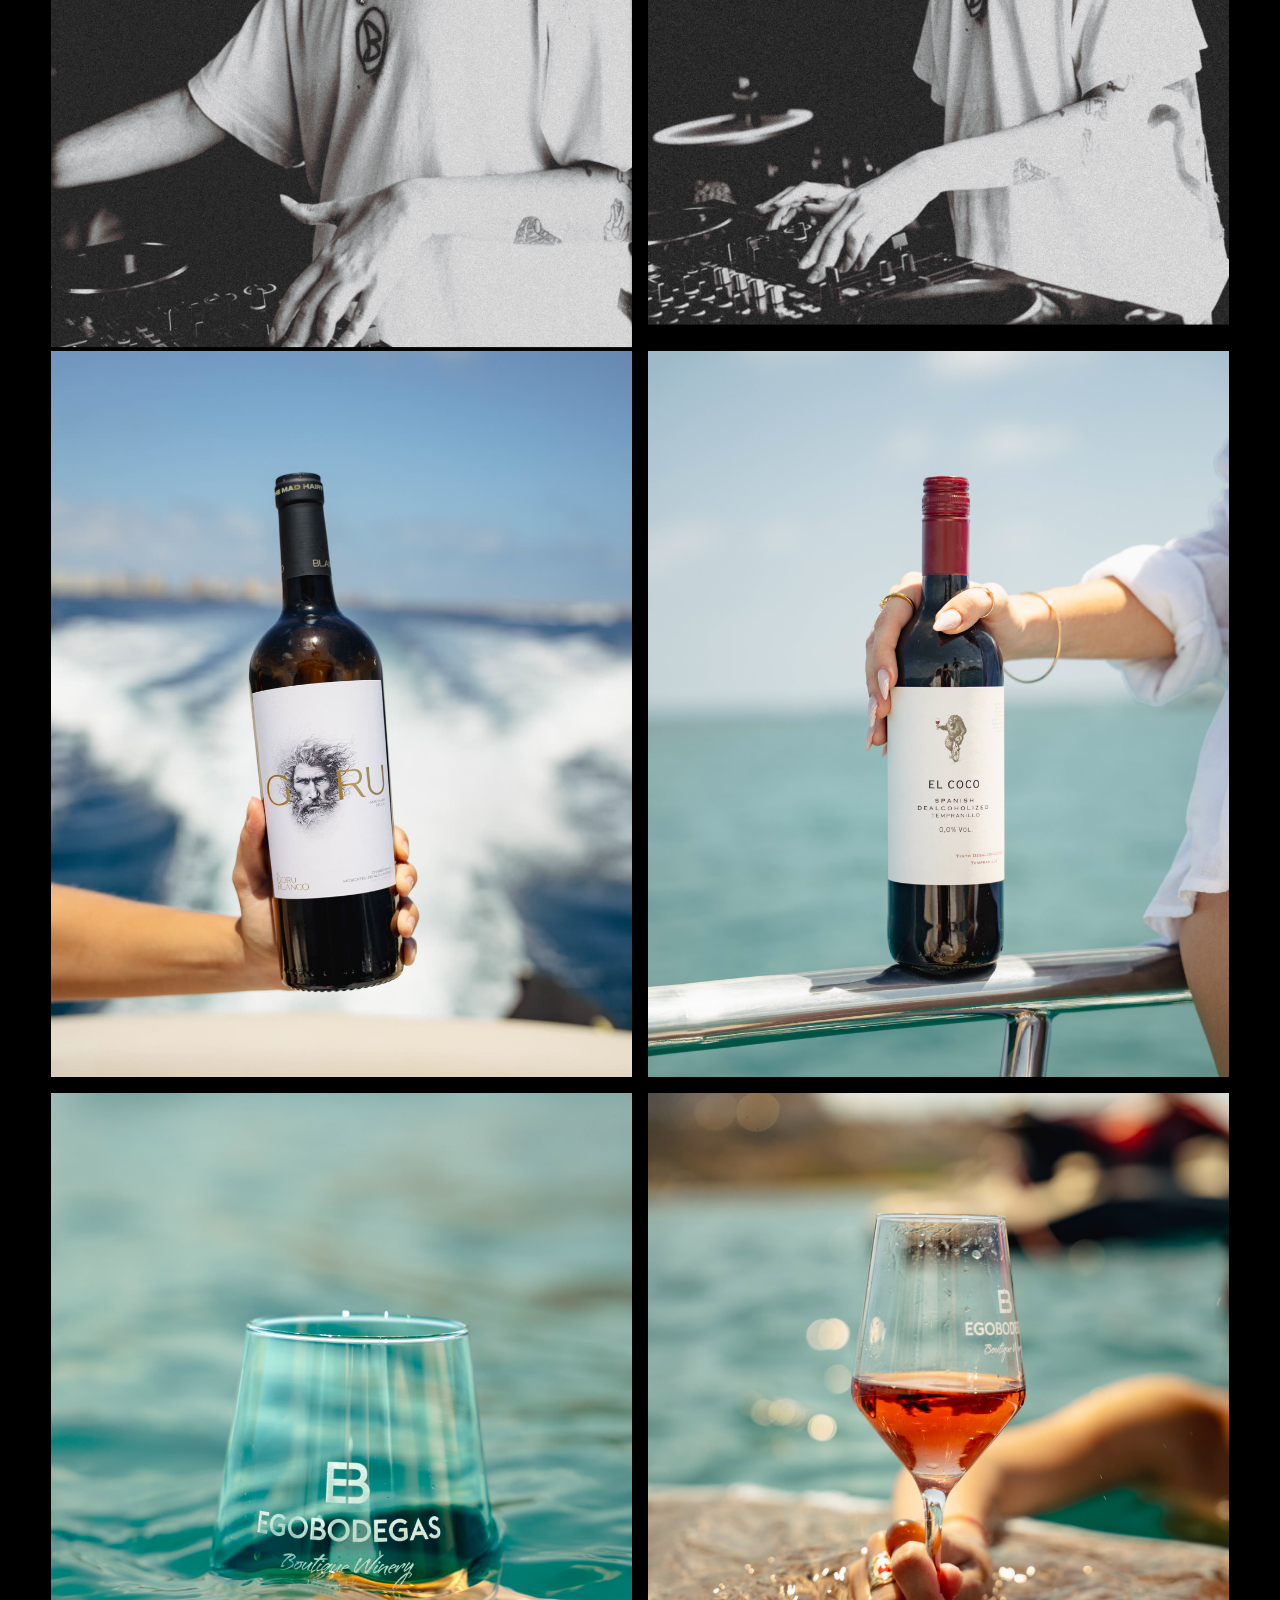
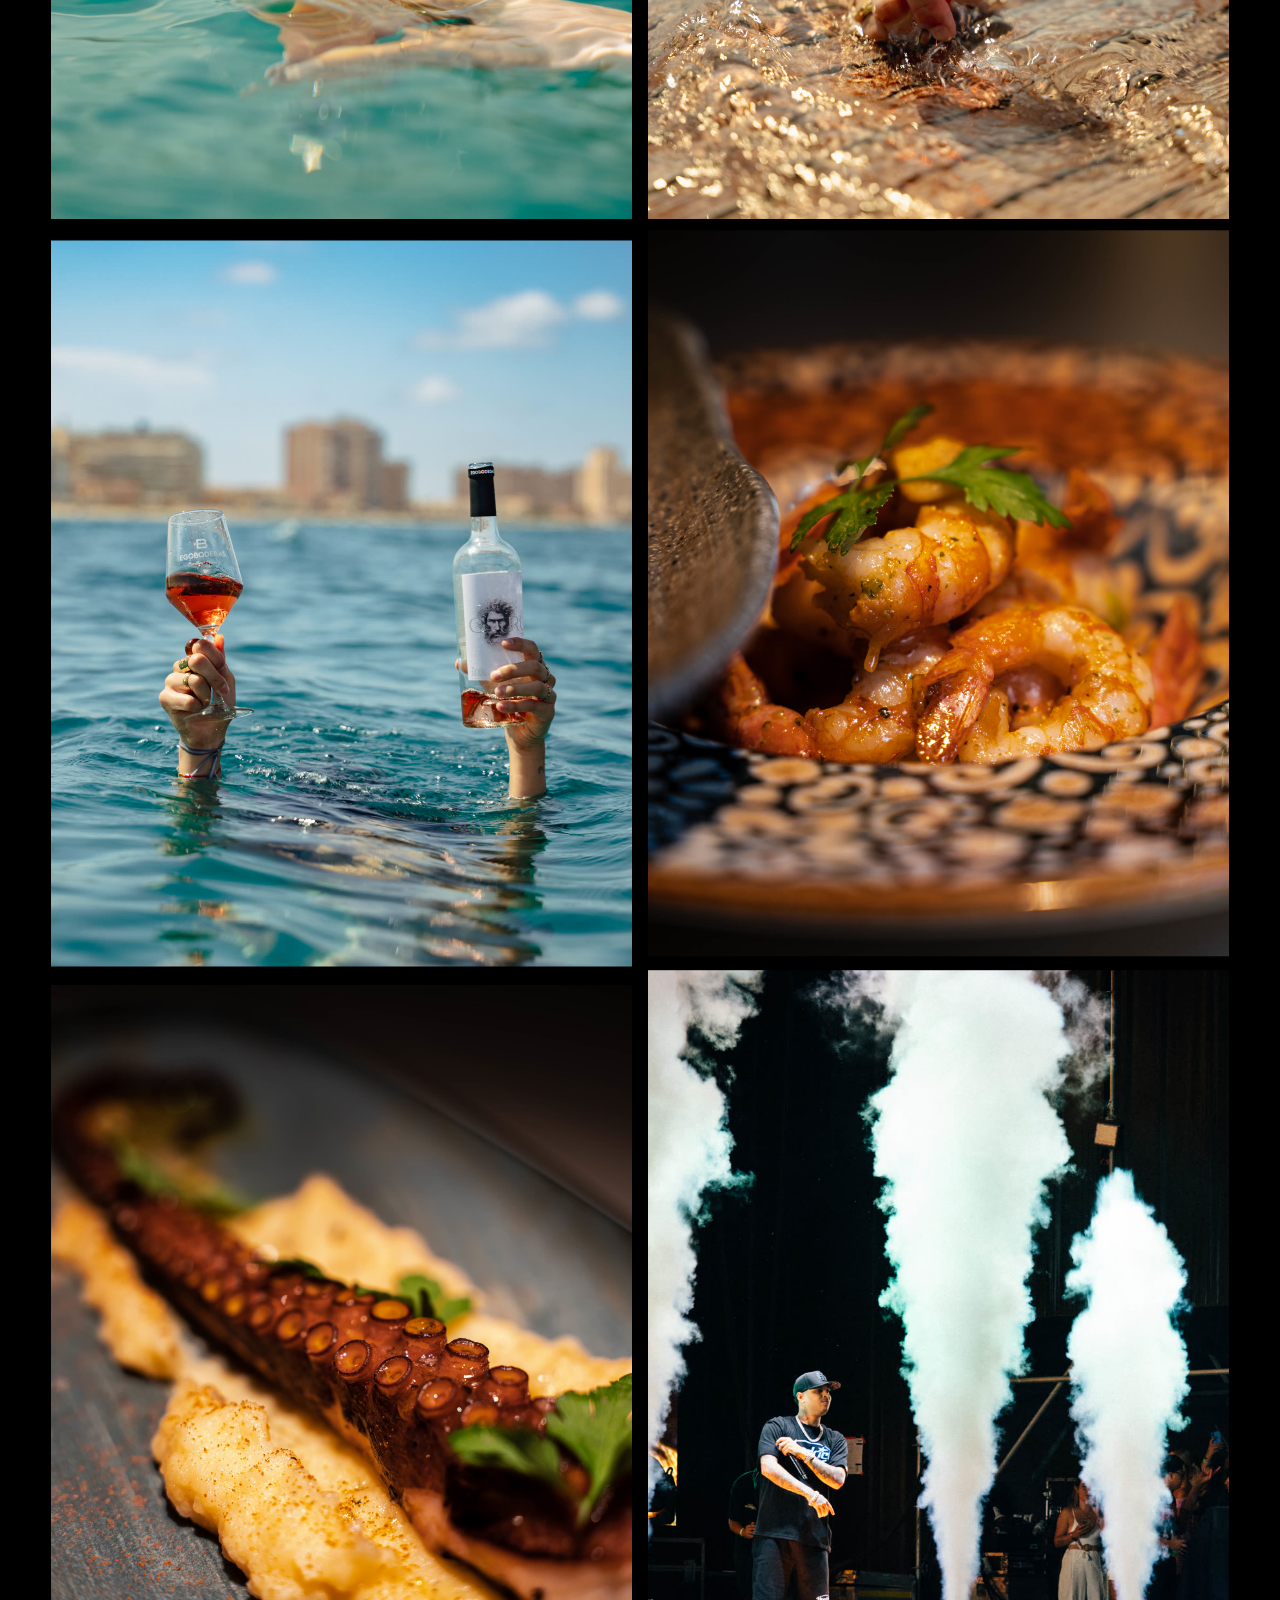
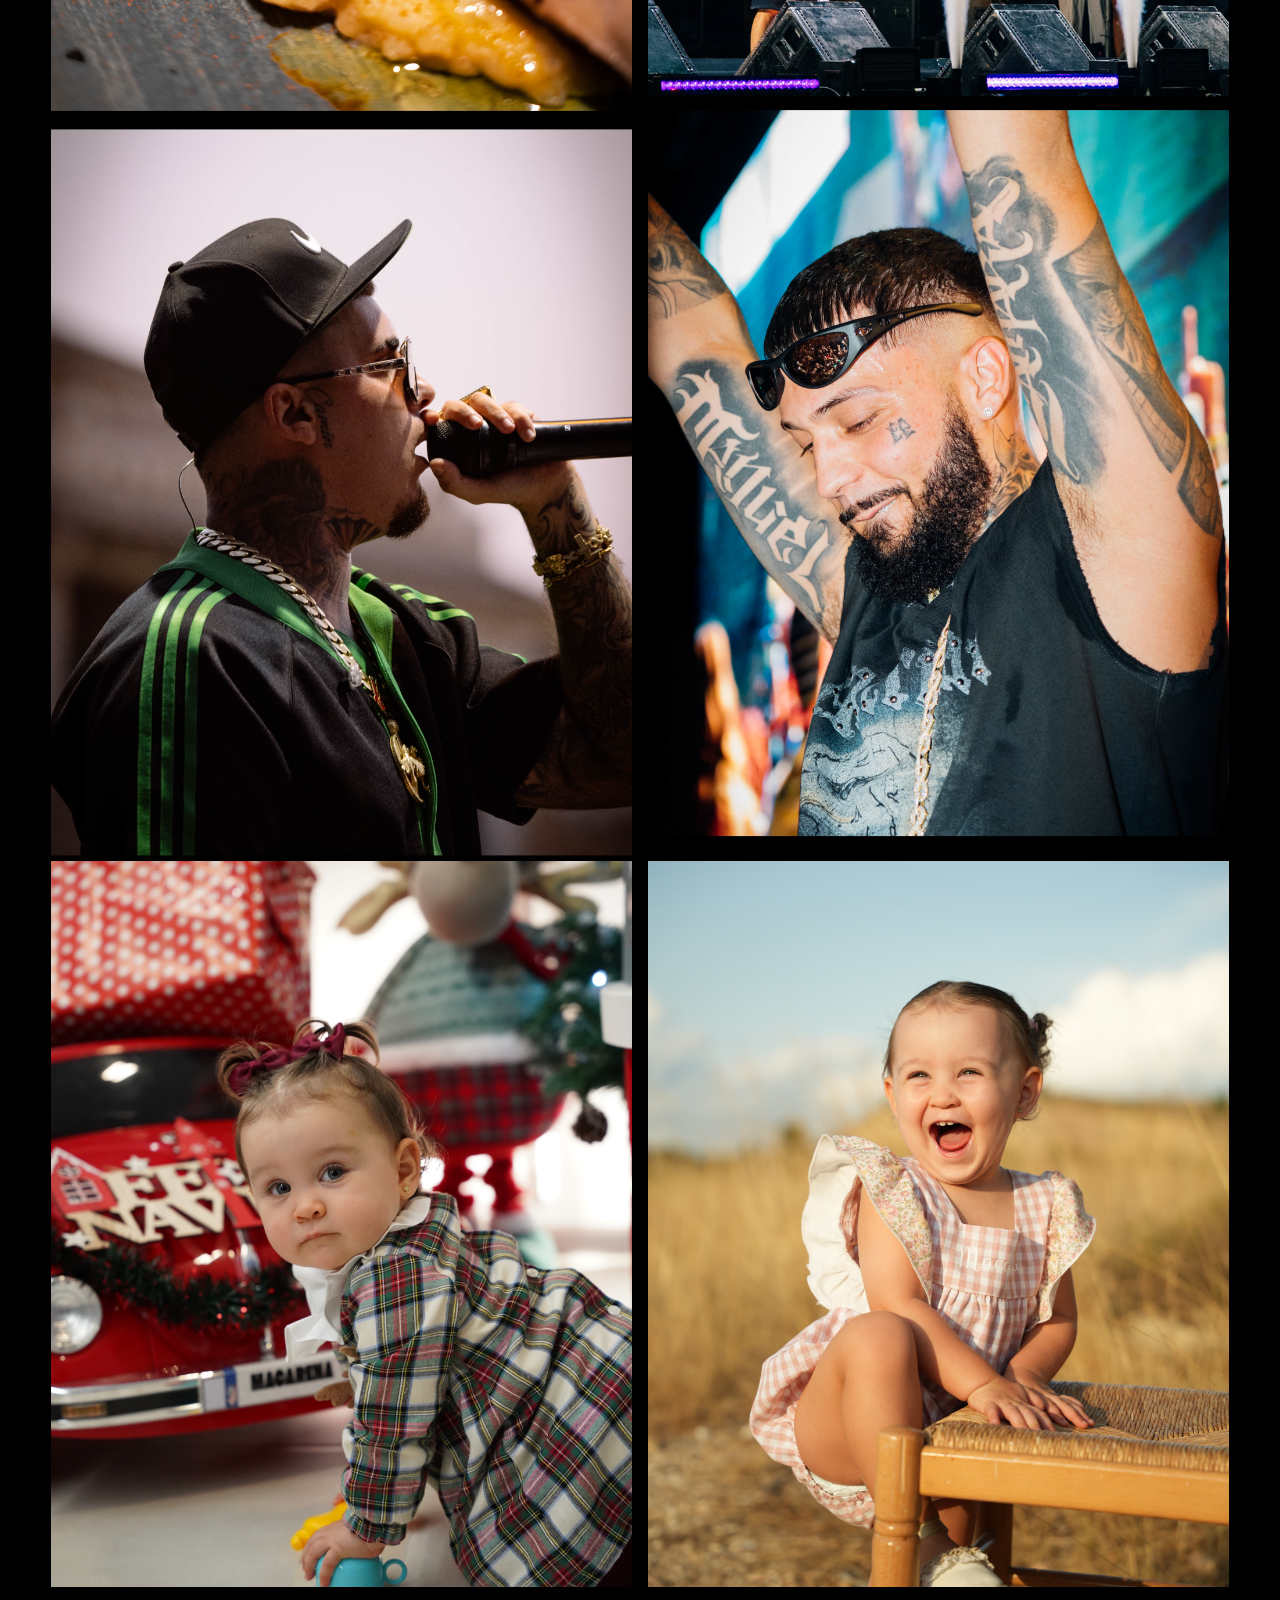
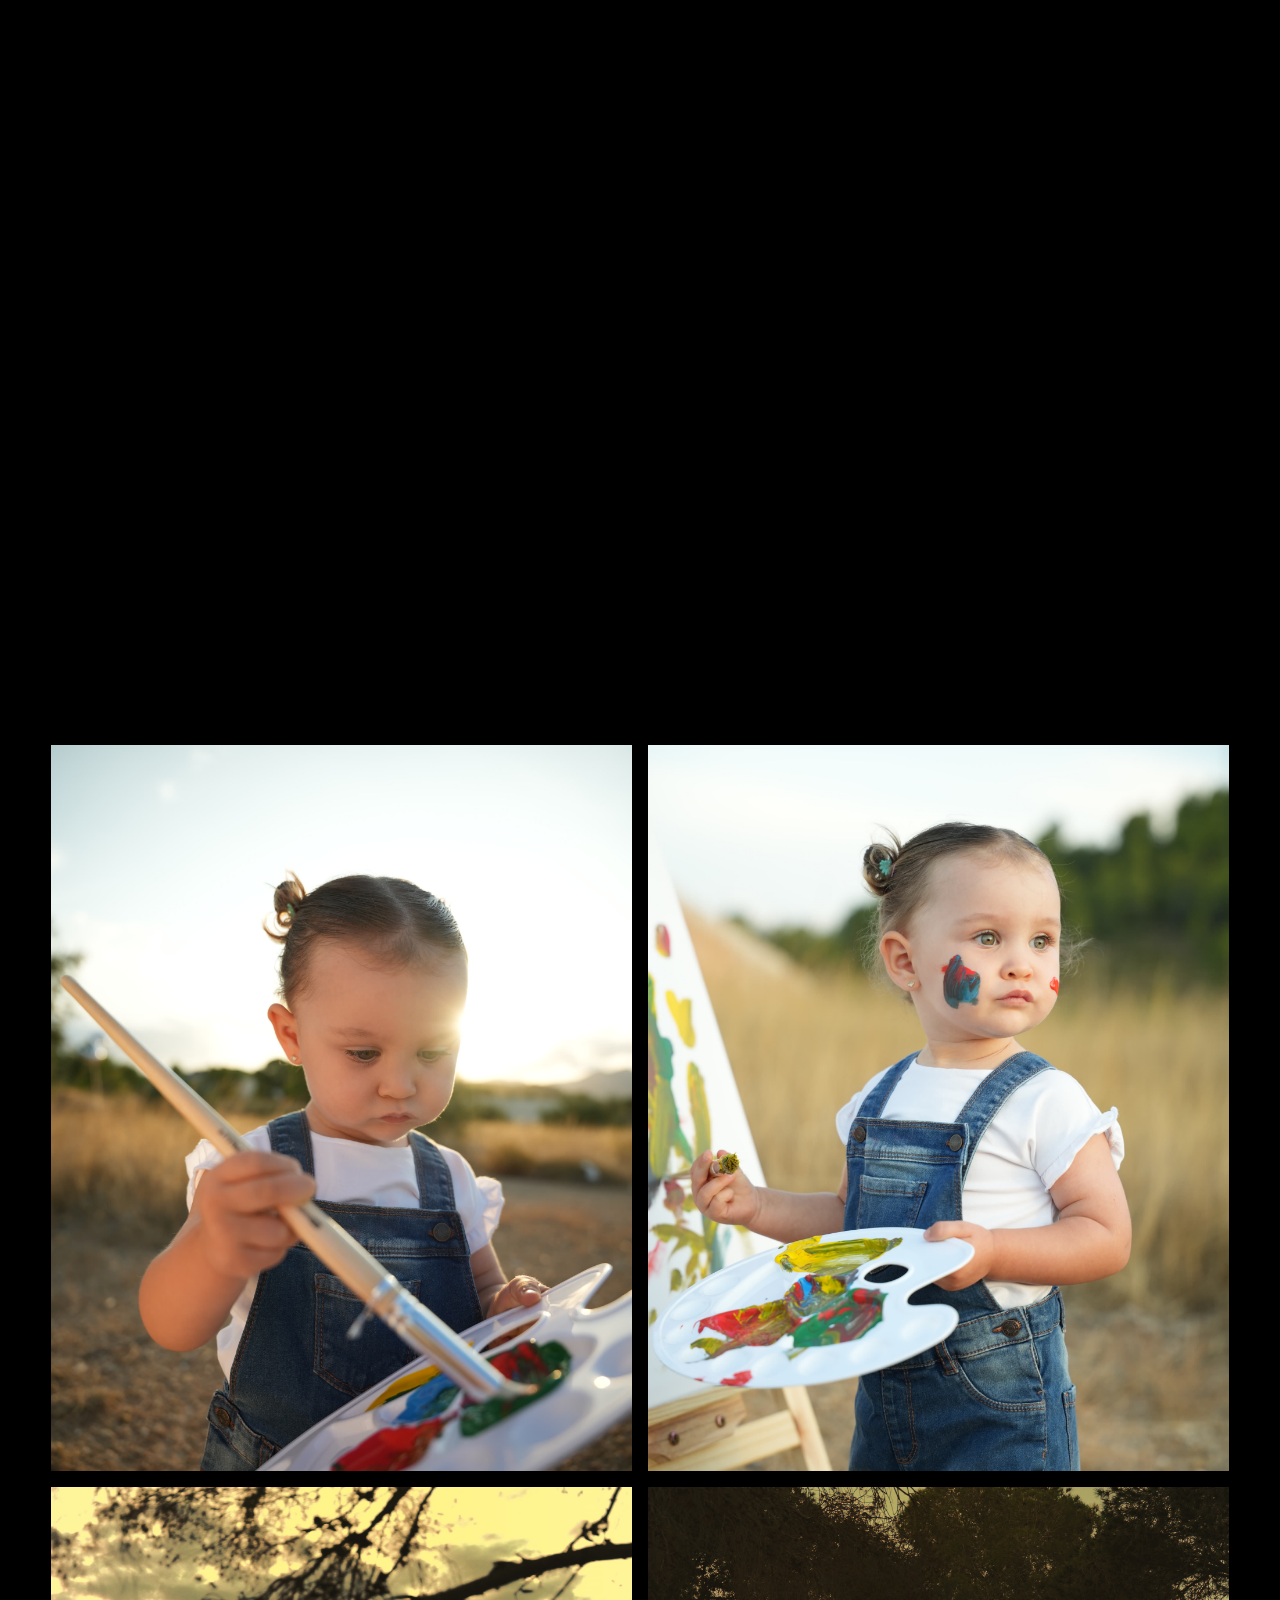
==== commit 62b42bec: "feat: rename video section to Videografia and show B/W photos first" ====
--- a/index.html
+++ b/index.html
@@ -83,7 +83,7 @@
       </svg>
     </a>
     <nav class="nav__links" aria-label="Principal">
-      <a href="index.html#work-video">Trabajo</a>
+      <a href="index.html#work-video">Videografía</a>
       <a href="index.html#work-photo">Foto</a>
       <a href="index.html#about">Sobre mí</a>
       <a href="index.html#contact">Contacto</a>
@@ -104,7 +104,7 @@
 
     <!-- VIDEO WORK -->
     <section id="work-video" class="section section--video" aria-labelledby="work-video-title">
-      <h2 id="work-video-title" class="section__title">Trabajo</h2>
+      <h2 id="work-video-title" class="section__title">Videografía</h2>
 
       <div class="work-group" id="horizontal">
         <ol class="work-list">
@@ -222,117 +222,90 @@
       <h2 id="work-photo-title" class="section__title">Fotografía</h2>
 
       <div class="photo-grid">
+        <!-- Orden: fotos en blanco y negro primero, color despues. Criterio: saturacion media HSV < 5% (12.75/255) medida con PIL. Orden relativo original preservado dentro de cada grupo. -->
+        <figure class="photo-card">
+          <img class="photo-card__img" src="assets/photos/ola-fest-2025/01.jpg" alt="Artista en el escenario, blanco y negro · Ola Fest 2025" loading="lazy" />
+        </figure>
+        <figure class="photo-card">
+          <img class="photo-card__img" src="assets/photos/ola-fest-2025/03.jpg" alt="Directo en Ola Fest 2025" loading="lazy" />
+        </figure>
+        <figure class="photo-card">
+          <img class="photo-card__img" src="assets/photos/camin/02.jpg" alt="Directo de Camin" loading="lazy" />
+        </figure>
+        <figure class="photo-card">
+          <img class="photo-card__img" src="assets/photos/juanma/01.jpg" alt="Retrato en blanco y negro con máquina de tatuar · Juanma" loading="lazy" />
+        </figure>
+        <figure class="photo-card">
+          <img class="photo-card__img" src="assets/photos/bautizo-gabriel/01.jpg" alt="Retrato en blanco y negro de un bebé · Bautizo Gabriel" loading="lazy" />
+        </figure>
+        <figure class="photo-card">
+          <img class="photo-card__img" src="assets/photos/bautizo-gabriel/02.jpg" alt="Familia durante la ceremonia · Bautizo Gabriel" loading="lazy" />
+        </figure>
+        <figure class="photo-card">
+          <img class="photo-card__img" src="assets/photos/bautizo-gabriel/03.jpg" alt="Bautizo Gabriel" loading="lazy" />
+        </figure>
+        <figure class="photo-card">
+          <img class="photo-card__img" src="assets/photos/juanky-dj-odiseo/01.jpg" alt="DJ en cabina · Juanky DJ Odiseo" loading="lazy" />
+        </figure>
+        <figure class="photo-card">
+          <img class="photo-card__img" src="assets/photos/juanky-dj-odiseo/02.jpg" alt="Sesión de Juanky DJ Odiseo" loading="lazy" />
+        </figure>
+        <figure class="photo-card">
+          <img class="photo-card__img" src="assets/photos/juanky-dj-odiseo/03.jpg" alt="Sesión de Juanky DJ Odiseo" loading="lazy" />
+        </figure>
         <figure class="photo-card">
           <img class="photo-card__img" src="assets/photos/ego-barco/01.jpg" alt="Botella de vino blanco frente a la estela de un barco · Ego Barco" loading="lazy" />
-          <figcaption class="photo-card__caption">Ego Barco</figcaption>
         </figure>
         <figure class="photo-card">
           <img class="photo-card__img" src="assets/photos/ego-barco/02.jpg" alt="Fotografía de la campaña Ego Barco" loading="lazy" />
-          <figcaption class="photo-card__caption">Ego Barco</figcaption>
         </figure>
         <figure class="photo-card">
           <img class="photo-card__img" src="assets/photos/ego-barco/03.jpg" alt="Fotografía de la campaña Ego Barco" loading="lazy" />
-          <figcaption class="photo-card__caption">Ego Barco</figcaption>
         </figure>
         <figure class="photo-card">
           <img class="photo-card__img" src="assets/photos/ego-barco/04.jpg" alt="Copa de vino de Ego Bodegas sobre el agua · Ego Barco" loading="lazy" />
-          <figcaption class="photo-card__caption">Ego Barco</figcaption>
         </figure>
         <figure class="photo-card">
           <img class="photo-card__img" src="assets/photos/ego-barco/05.jpg" alt="Fotografía de la campaña Ego Barco" loading="lazy" />
-          <figcaption class="photo-card__caption">Ego Barco</figcaption>
         </figure>
         <figure class="photo-card">
           <img class="photo-card__img" src="assets/photos/bangalore-lorca/01.jpg" alt="Plato de gambas en Bangalore Lorca" loading="lazy" />
-          <figcaption class="photo-card__caption">Bangalore Lorca</figcaption>
         </figure>
         <figure class="photo-card">
           <img class="photo-card__img" src="assets/photos/bangalore-lorca/02.jpg" alt="Pulpo sobre crema en Bangalore Lorca" loading="lazy" />
-          <figcaption class="photo-card__caption">Bangalore Lorca</figcaption>
-        </figure>
-        <figure class="photo-card">
-          <img class="photo-card__img" src="assets/photos/ola-fest-2025/01.jpg" alt="Artista en el escenario, blanco y negro · Ola Fest 2025" loading="lazy" />
-          <figcaption class="photo-card__caption">Ola Fest 2025</figcaption>
         </figure>
         <figure class="photo-card">
           <img class="photo-card__img" src="assets/photos/ola-fest-2025/02.jpg" alt="Directo en Ola Fest 2025" loading="lazy" />
-          <figcaption class="photo-card__caption">Ola Fest 2025</figcaption>
-        </figure>
-        <figure class="photo-card">
-          <img class="photo-card__img" src="assets/photos/ola-fest-2025/03.jpg" alt="Directo en Ola Fest 2025" loading="lazy" />
-          <figcaption class="photo-card__caption">Ola Fest 2025</figcaption>
         </figure>
         <figure class="photo-card">
           <img class="photo-card__img" src="assets/photos/camin/01.jpg" alt="Artista cantando con micrófono · Camin" loading="lazy" />
-          <figcaption class="photo-card__caption">Camin</figcaption>
-        </figure>
-        <figure class="photo-card">
-          <img class="photo-card__img" src="assets/photos/camin/02.jpg" alt="Directo de Camin" loading="lazy" />
-          <figcaption class="photo-card__caption">Camin</figcaption>
         </figure>
         <figure class="photo-card">
           <img class="photo-card__img" src="assets/photos/jc-reyes/01.jpg" alt="Artista en el escenario · JC Reyes" loading="lazy" />
-          <figcaption class="photo-card__caption">JC Reyes</figcaption>
-        </figure>
-        <figure class="photo-card">
-          <img class="photo-card__img" src="assets/photos/juanky-dj-odiseo/01.jpg" alt="DJ en cabina · Juanky DJ Odiseo" loading="lazy" />
-          <figcaption class="photo-card__caption">Juanky DJ Odiseo</figcaption>
-        </figure>
-        <figure class="photo-card">
-          <img class="photo-card__img" src="assets/photos/juanky-dj-odiseo/02.jpg" alt="Sesión de Juanky DJ Odiseo" loading="lazy" />
-          <figcaption class="photo-card__caption">Juanky DJ Odiseo</figcaption>
-        </figure>
-        <figure class="photo-card">
-          <img class="photo-card__img" src="assets/photos/juanky-dj-odiseo/03.jpg" alt="Sesión de Juanky DJ Odiseo" loading="lazy" />
-          <figcaption class="photo-card__caption">Juanky DJ Odiseo</figcaption>
-        </figure>
-        <figure class="photo-card">
-          <img class="photo-card__img" src="assets/photos/juanma/01.jpg" alt="Retrato en blanco y negro con máquina de tatuar · Juanma" loading="lazy" />
-          <figcaption class="photo-card__caption">Juanma</figcaption>
-        </figure>
-        <figure class="photo-card">
-          <img class="photo-card__img" src="assets/photos/bautizo-gabriel/01.jpg" alt="Retrato en blanco y negro de un bebé · Bautizo Gabriel" loading="lazy" />
-          <figcaption class="photo-card__caption">Bautizo Gabriel</figcaption>
-        </figure>
-        <figure class="photo-card">
-          <img class="photo-card__img" src="assets/photos/bautizo-gabriel/02.jpg" alt="Familia durante la ceremonia · Bautizo Gabriel" loading="lazy" />
-          <figcaption class="photo-card__caption">Bautizo Gabriel</figcaption>
-        </figure>
-        <figure class="photo-card">
-          <img class="photo-card__img" src="assets/photos/bautizo-gabriel/03.jpg" alt="Bautizo Gabriel" loading="lazy" />
-          <figcaption class="photo-card__caption">Bautizo Gabriel</figcaption>
         </figure>
         <figure class="photo-card">
           <img class="photo-card__img" src="assets/photos/retrato/01.jpg" alt="Retrato de una niña en Navidad" loading="lazy" />
-          <figcaption class="photo-card__caption">Retrato</figcaption>
         </figure>
         <figure class="photo-card">
           <img class="photo-card__img" src="assets/photos/retrato/02.jpg" alt="Niña riendo al aire libre · Retrato" loading="lazy" />
-          <figcaption class="photo-card__caption">Retrato</figcaption>
         </figure>
         <figure class="photo-card">
           <img class="photo-card__img" src="assets/photos/retrato/03.jpg" alt="Retrato" loading="lazy" />
-          <figcaption class="photo-card__caption">Retrato</figcaption>
         </figure>
         <figure class="photo-card">
           <img class="photo-card__img" src="assets/photos/retrato/04.jpg" alt="Retrato" loading="lazy" />
-          <figcaption class="photo-card__caption">Retrato</figcaption>
         </figure>
         <figure class="photo-card">
           <img class="photo-card__img" src="assets/photos/retrato/05.jpg" alt="Retrato" loading="lazy" />
-          <figcaption class="photo-card__caption">Retrato</figcaption>
         </figure>
         <figure class="photo-card">
           <img class="photo-card__img" src="assets/photos/retrato/06.jpg" alt="Retrato" loading="lazy" />
-          <figcaption class="photo-card__caption">Retrato</figcaption>
         </figure>
         <figure class="photo-card">
           <img class="photo-card__img" src="assets/photos/paisaje/01.jpg" alt="Silueta frente a una ciudad iluminada al atardecer" loading="lazy" />
-          <figcaption class="photo-card__caption">Paisaje</figcaption>
         </figure>
         <figure class="photo-card">
           <img class="photo-card__img" src="assets/photos/paisaje/02.jpg" alt="Persona sentada entre pinos al atardecer" loading="lazy" />
-          <figcaption class="photo-card__caption">Paisaje</figcaption>
         </figure>
       </div>
     </section>
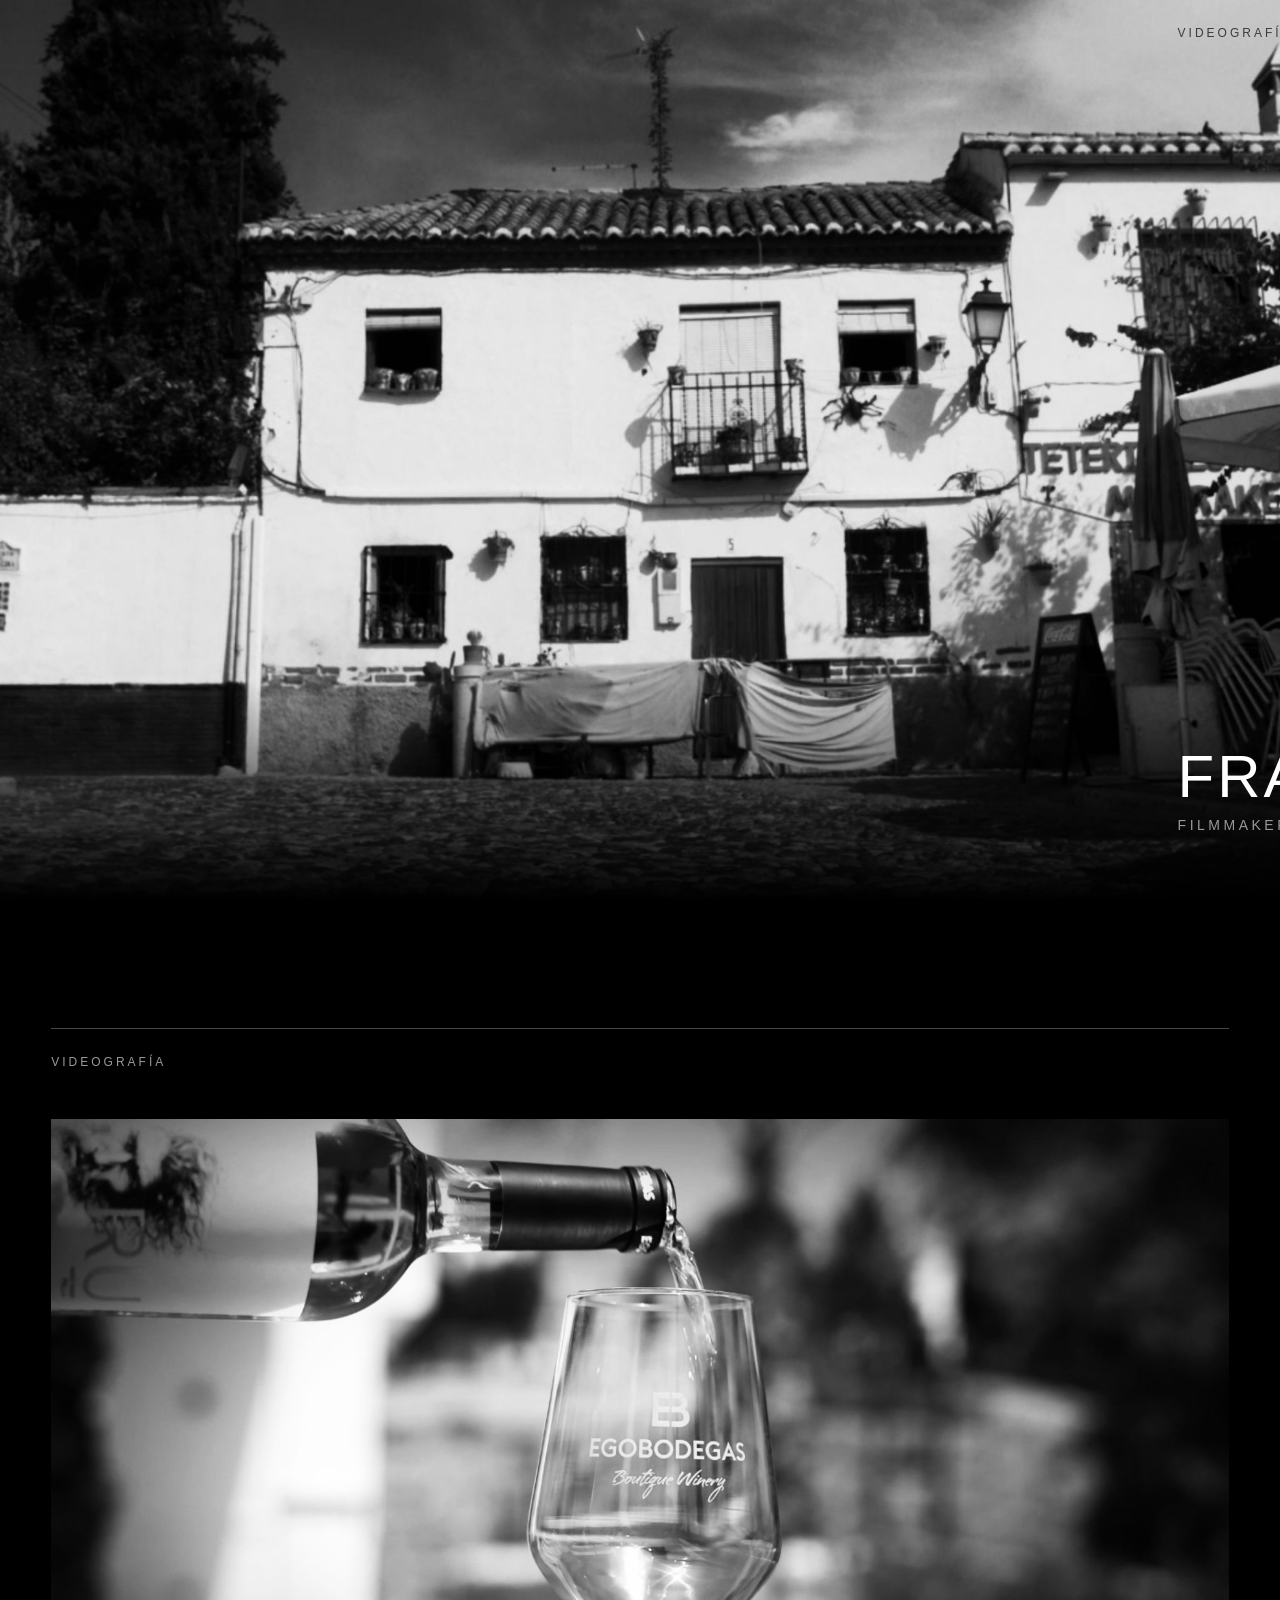
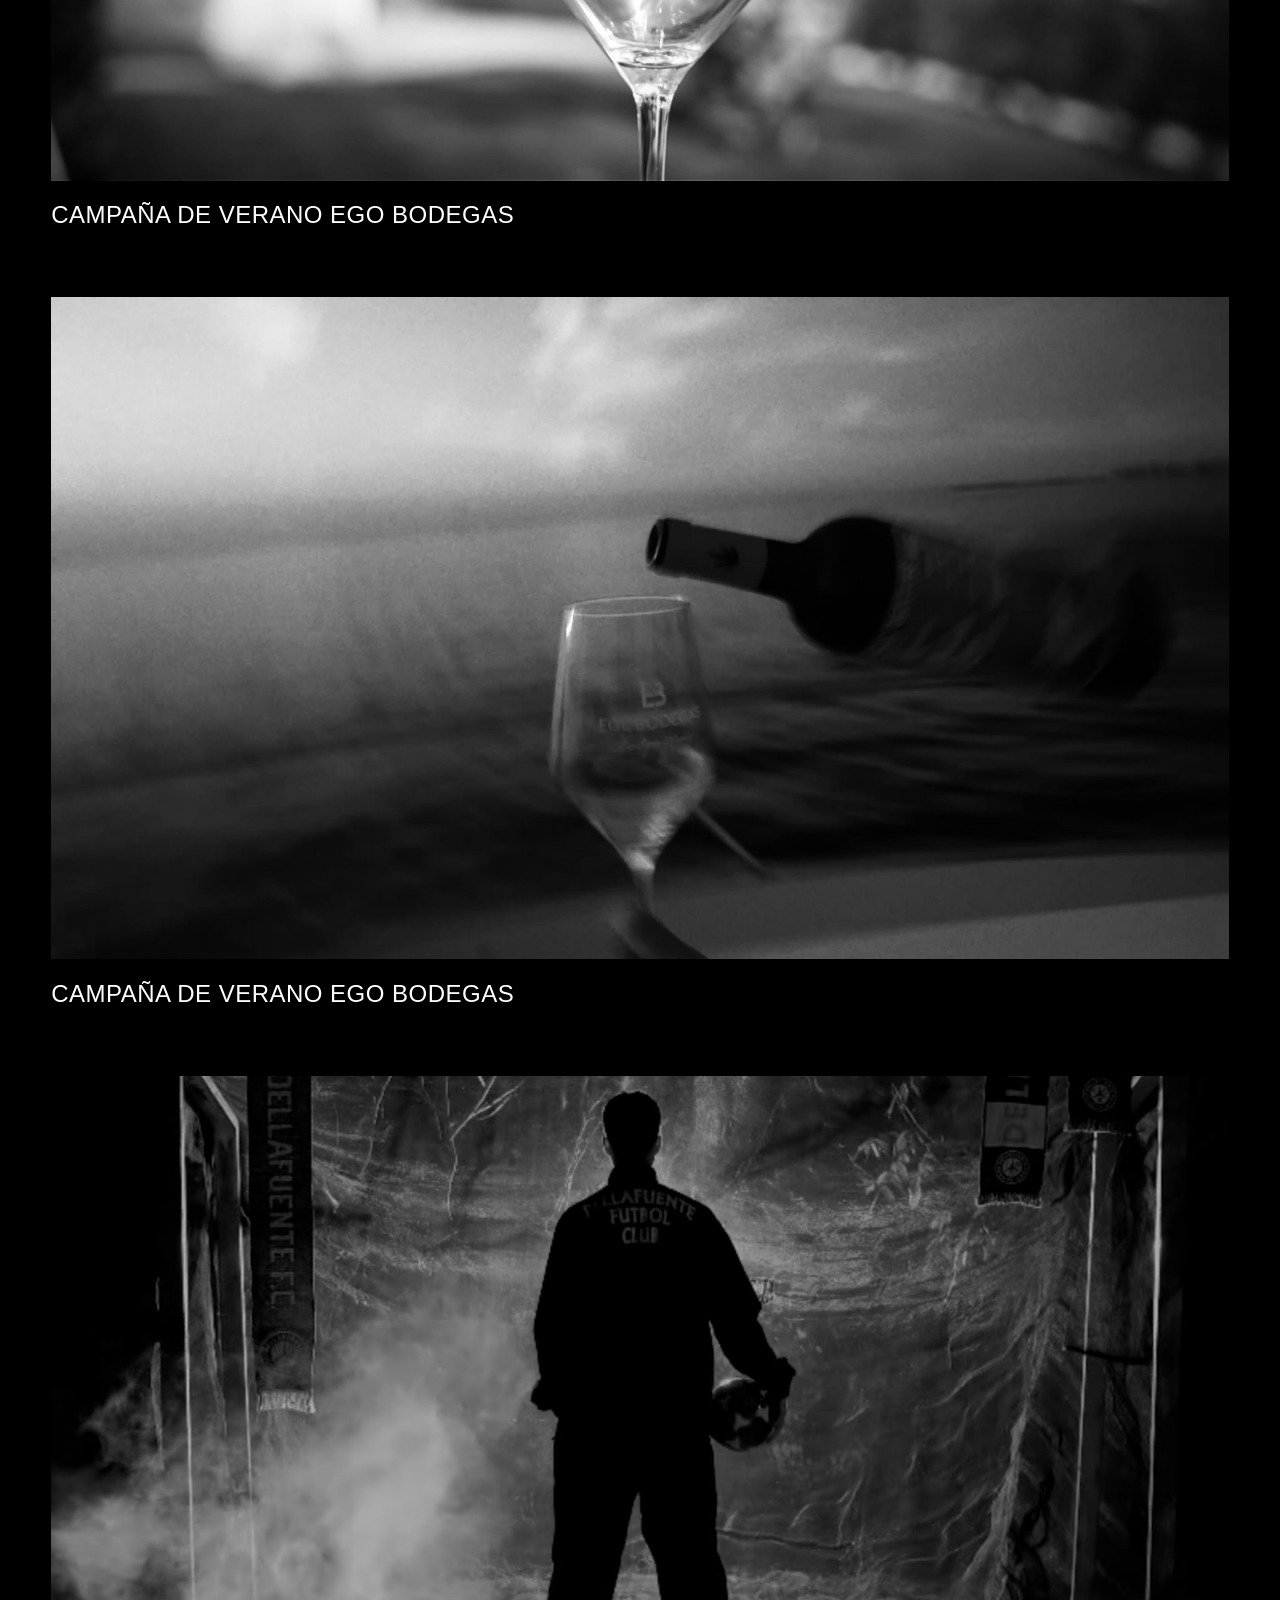
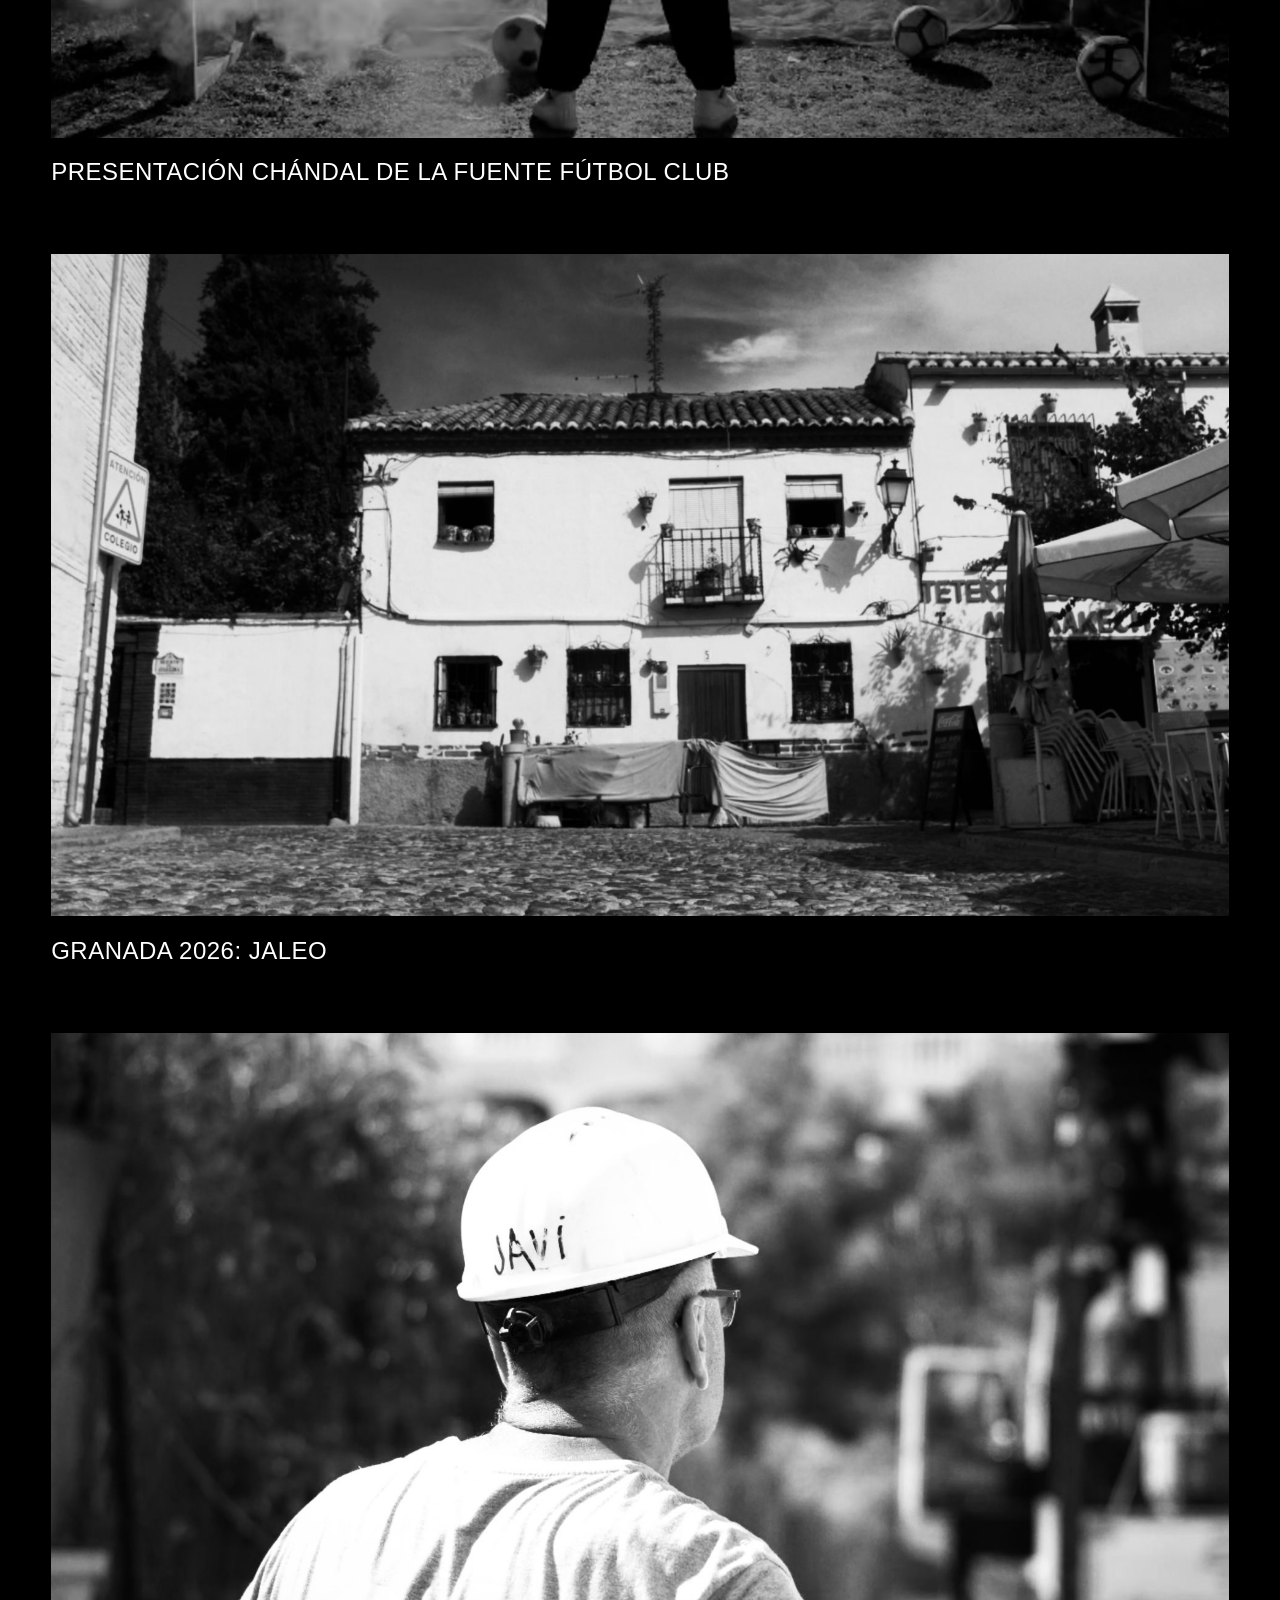
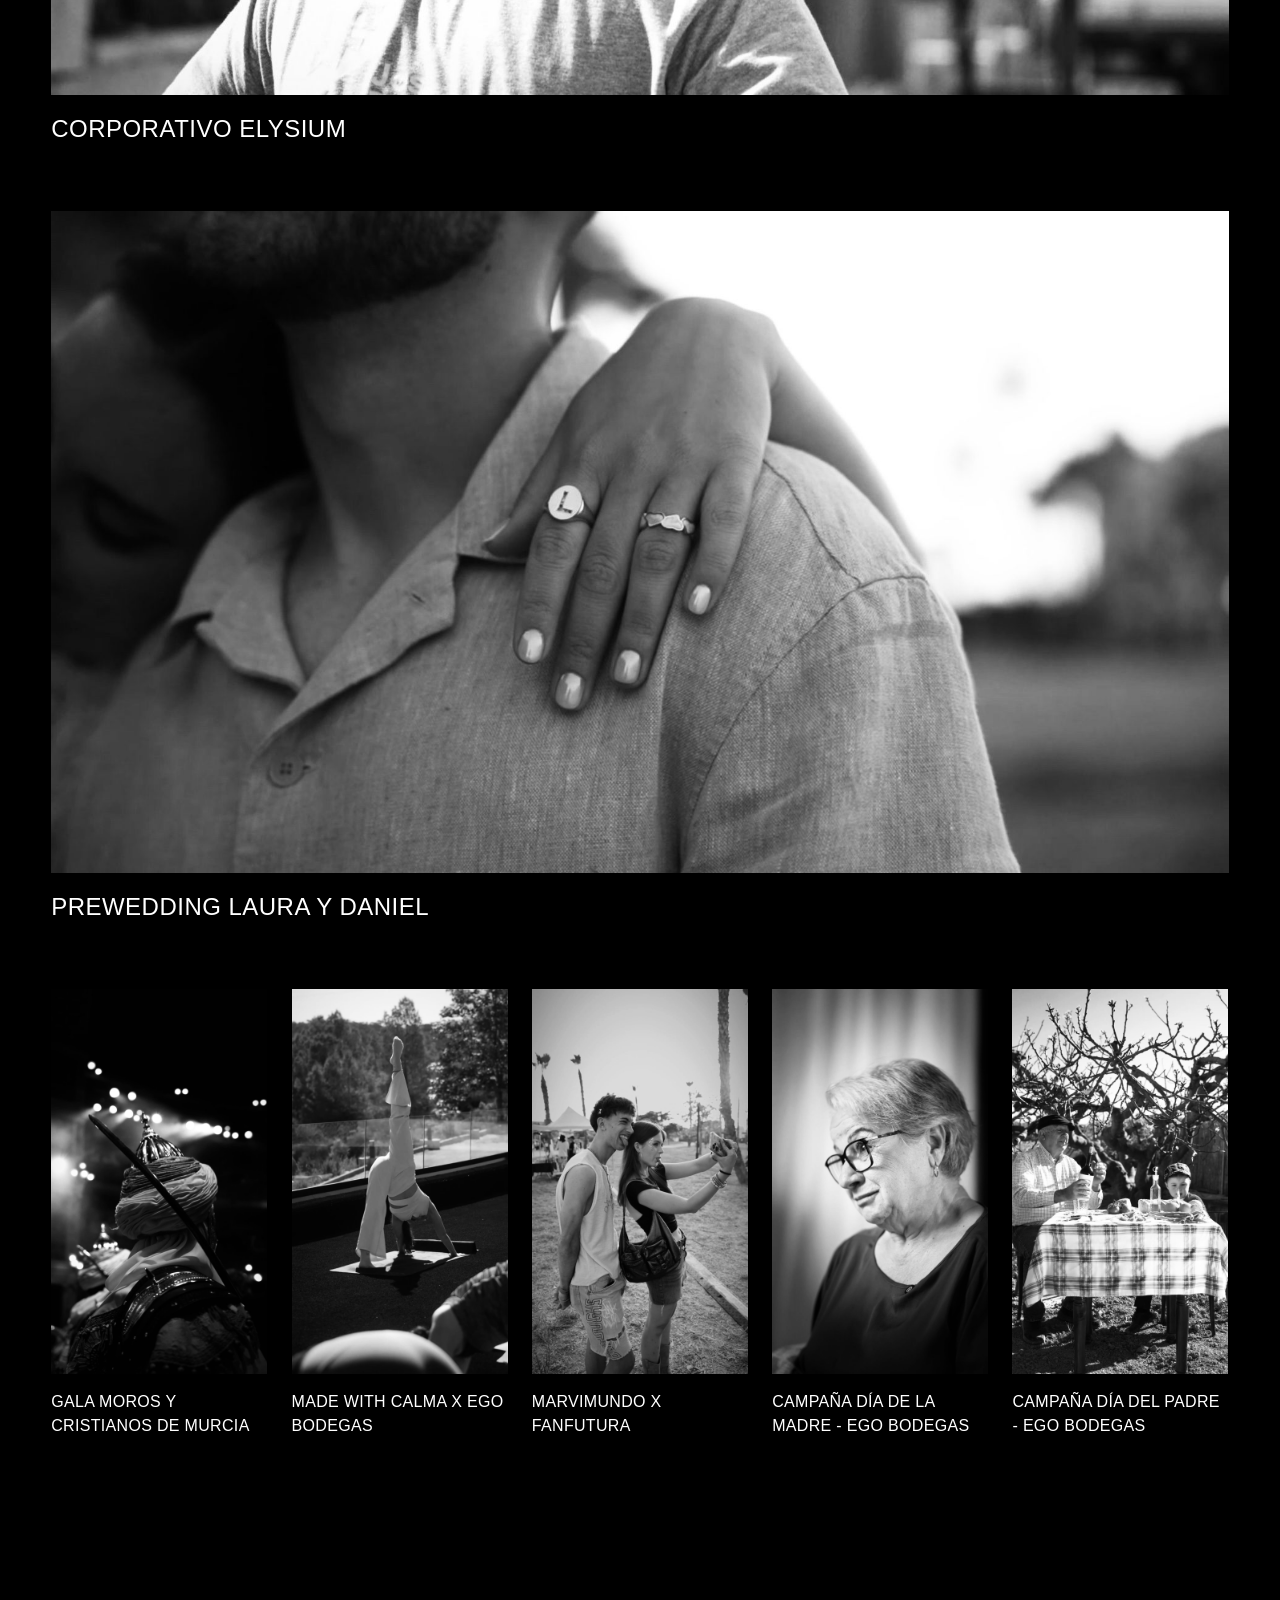
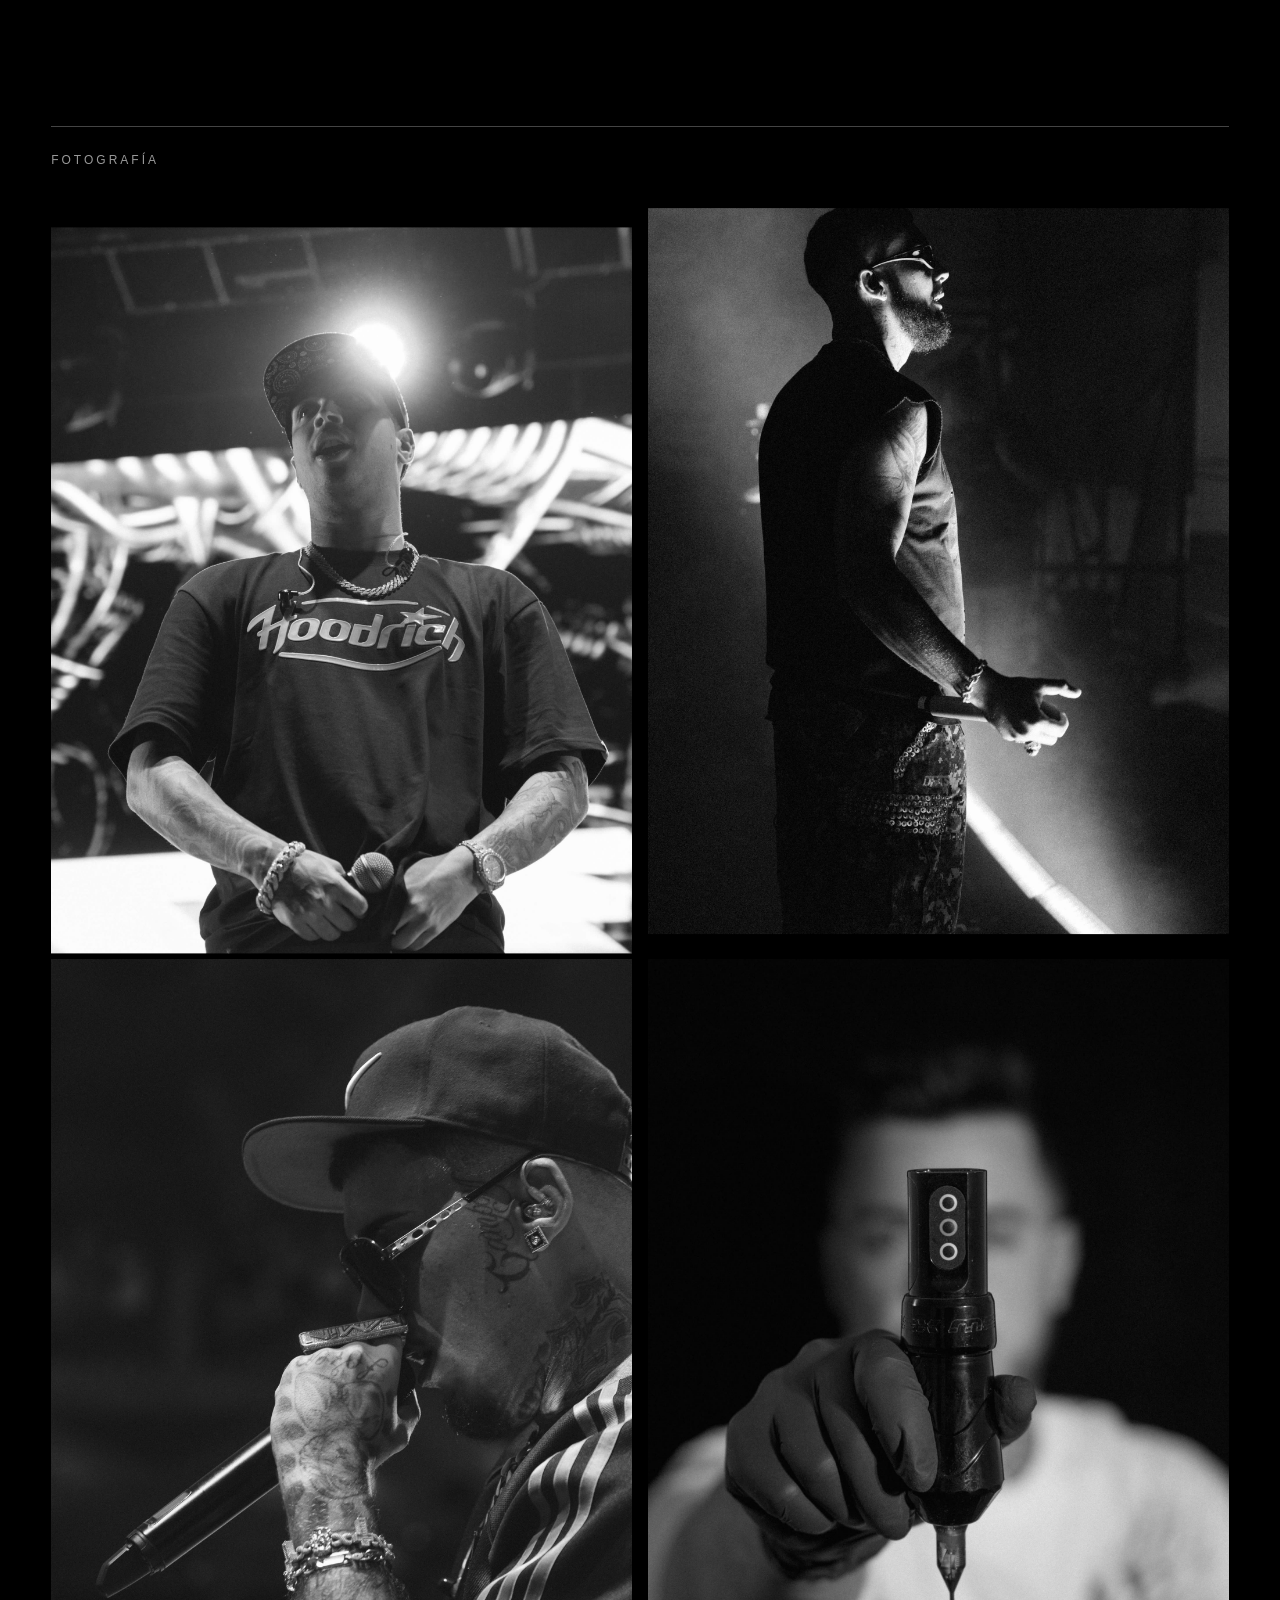
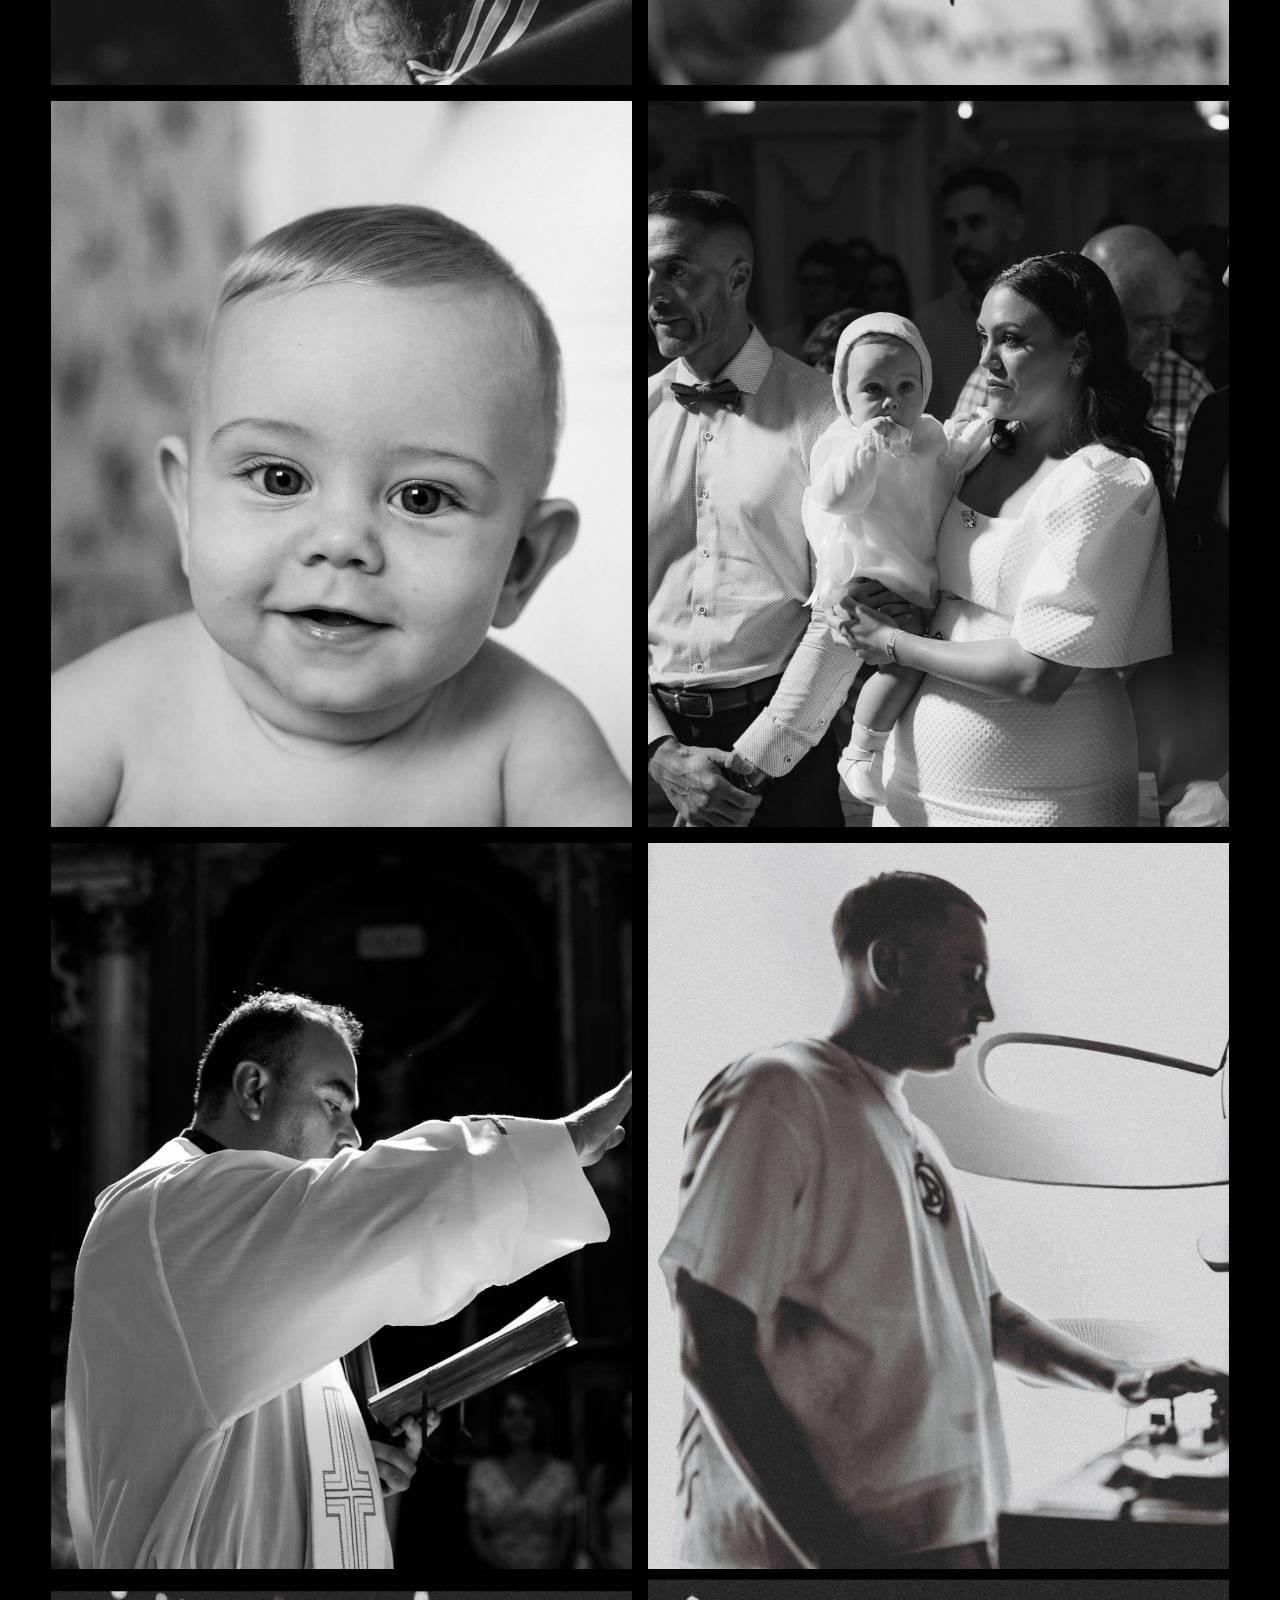
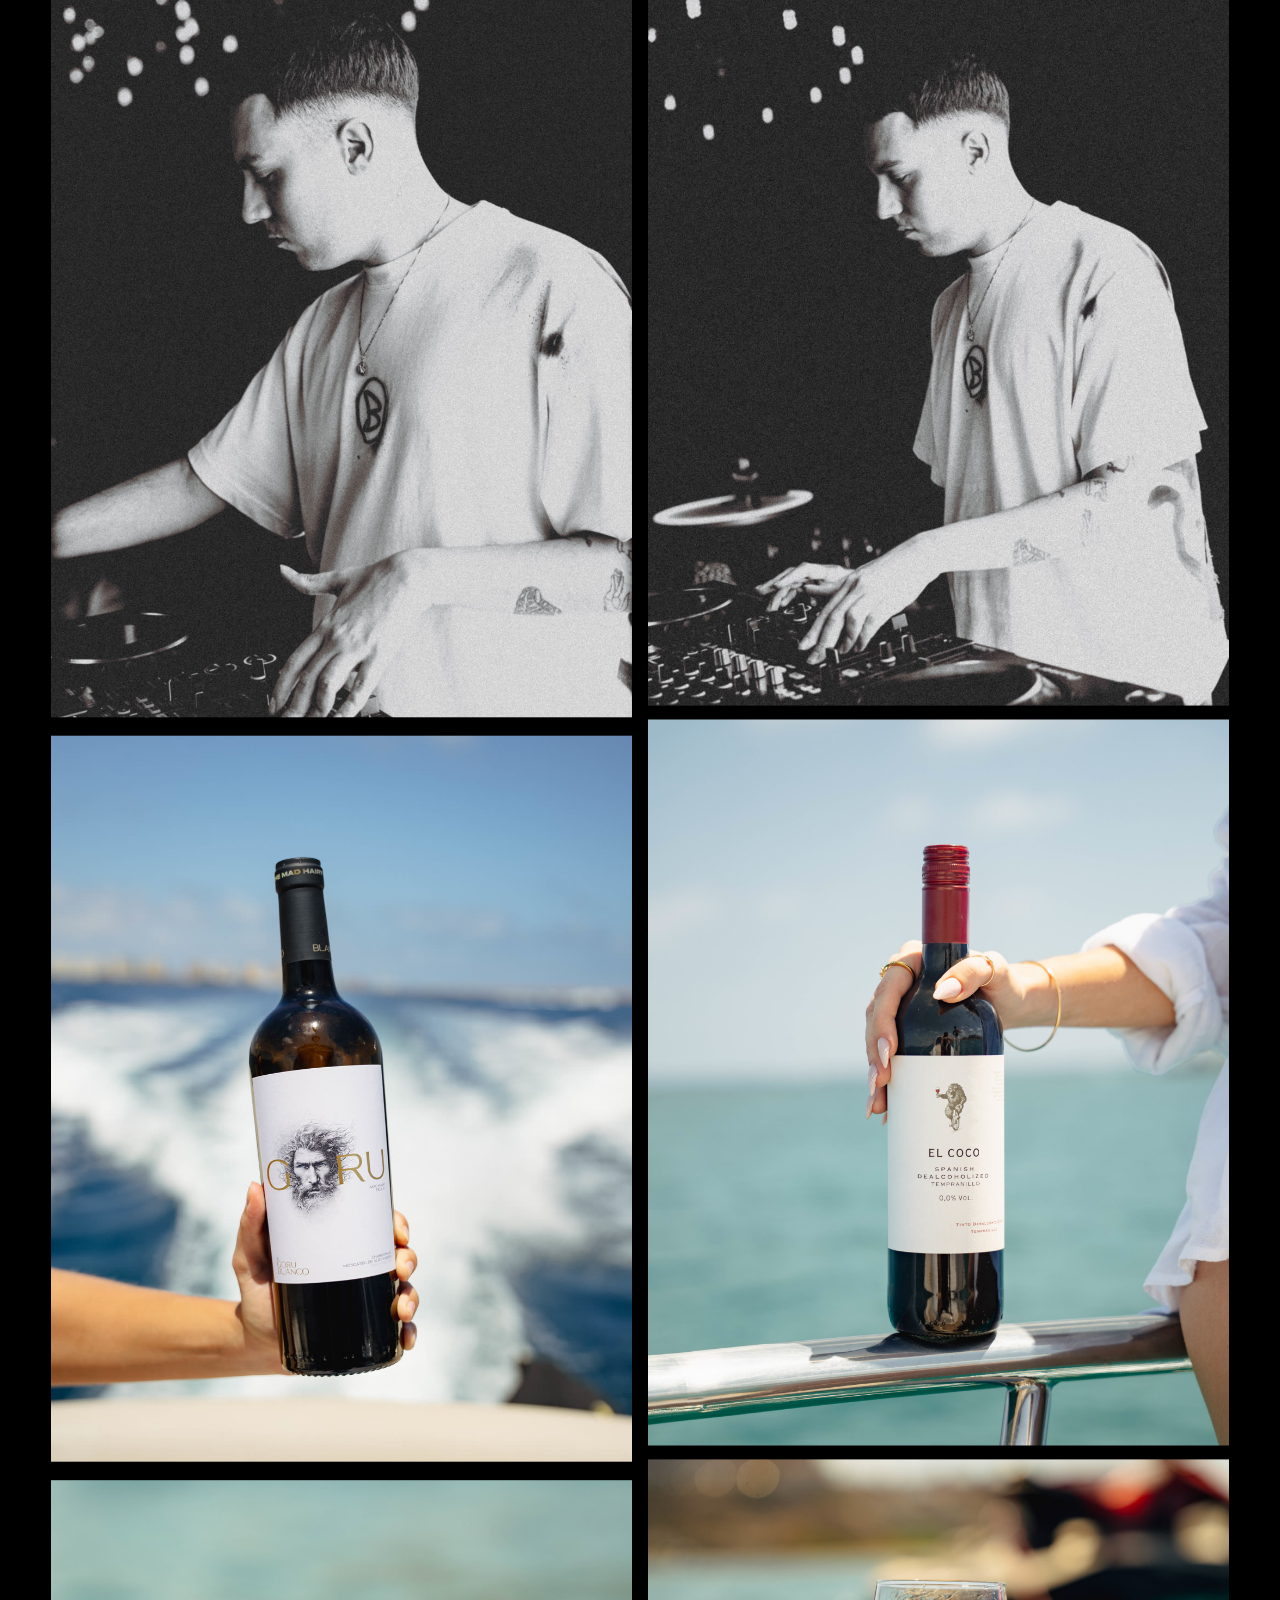
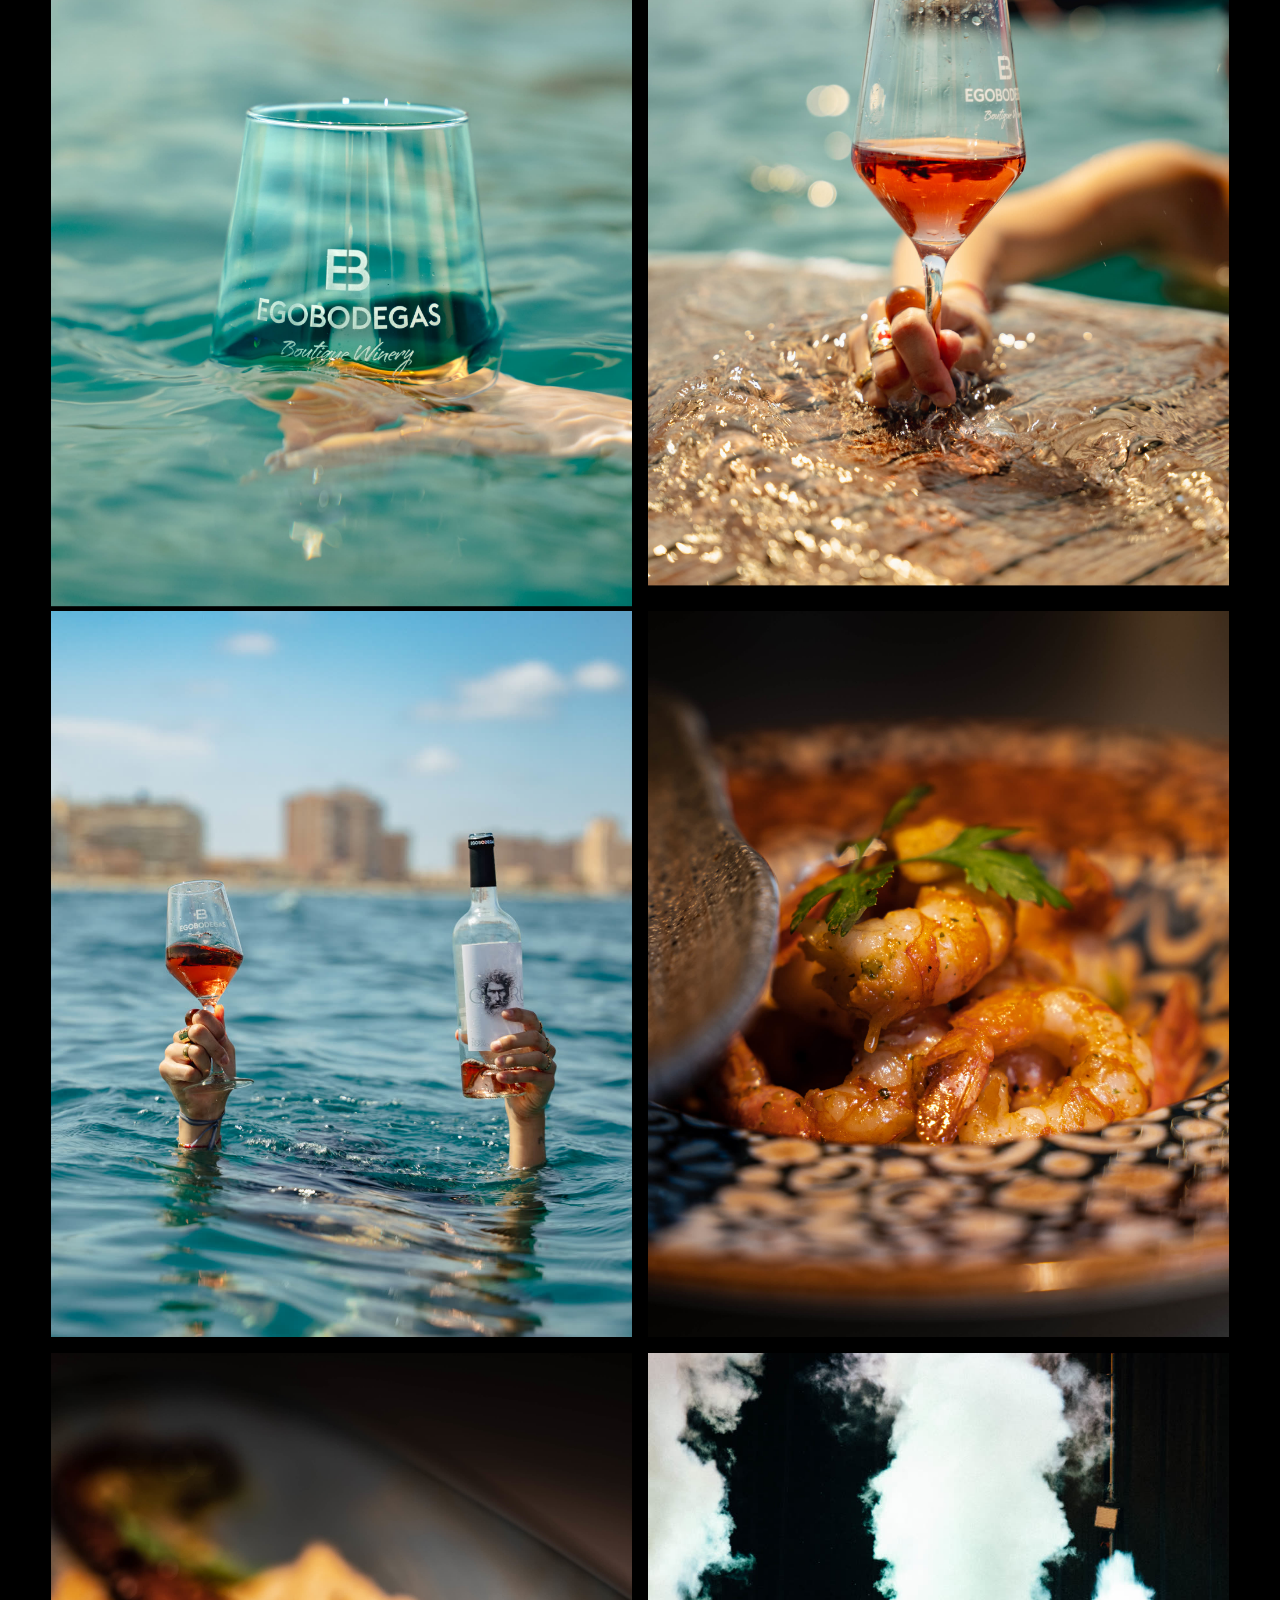
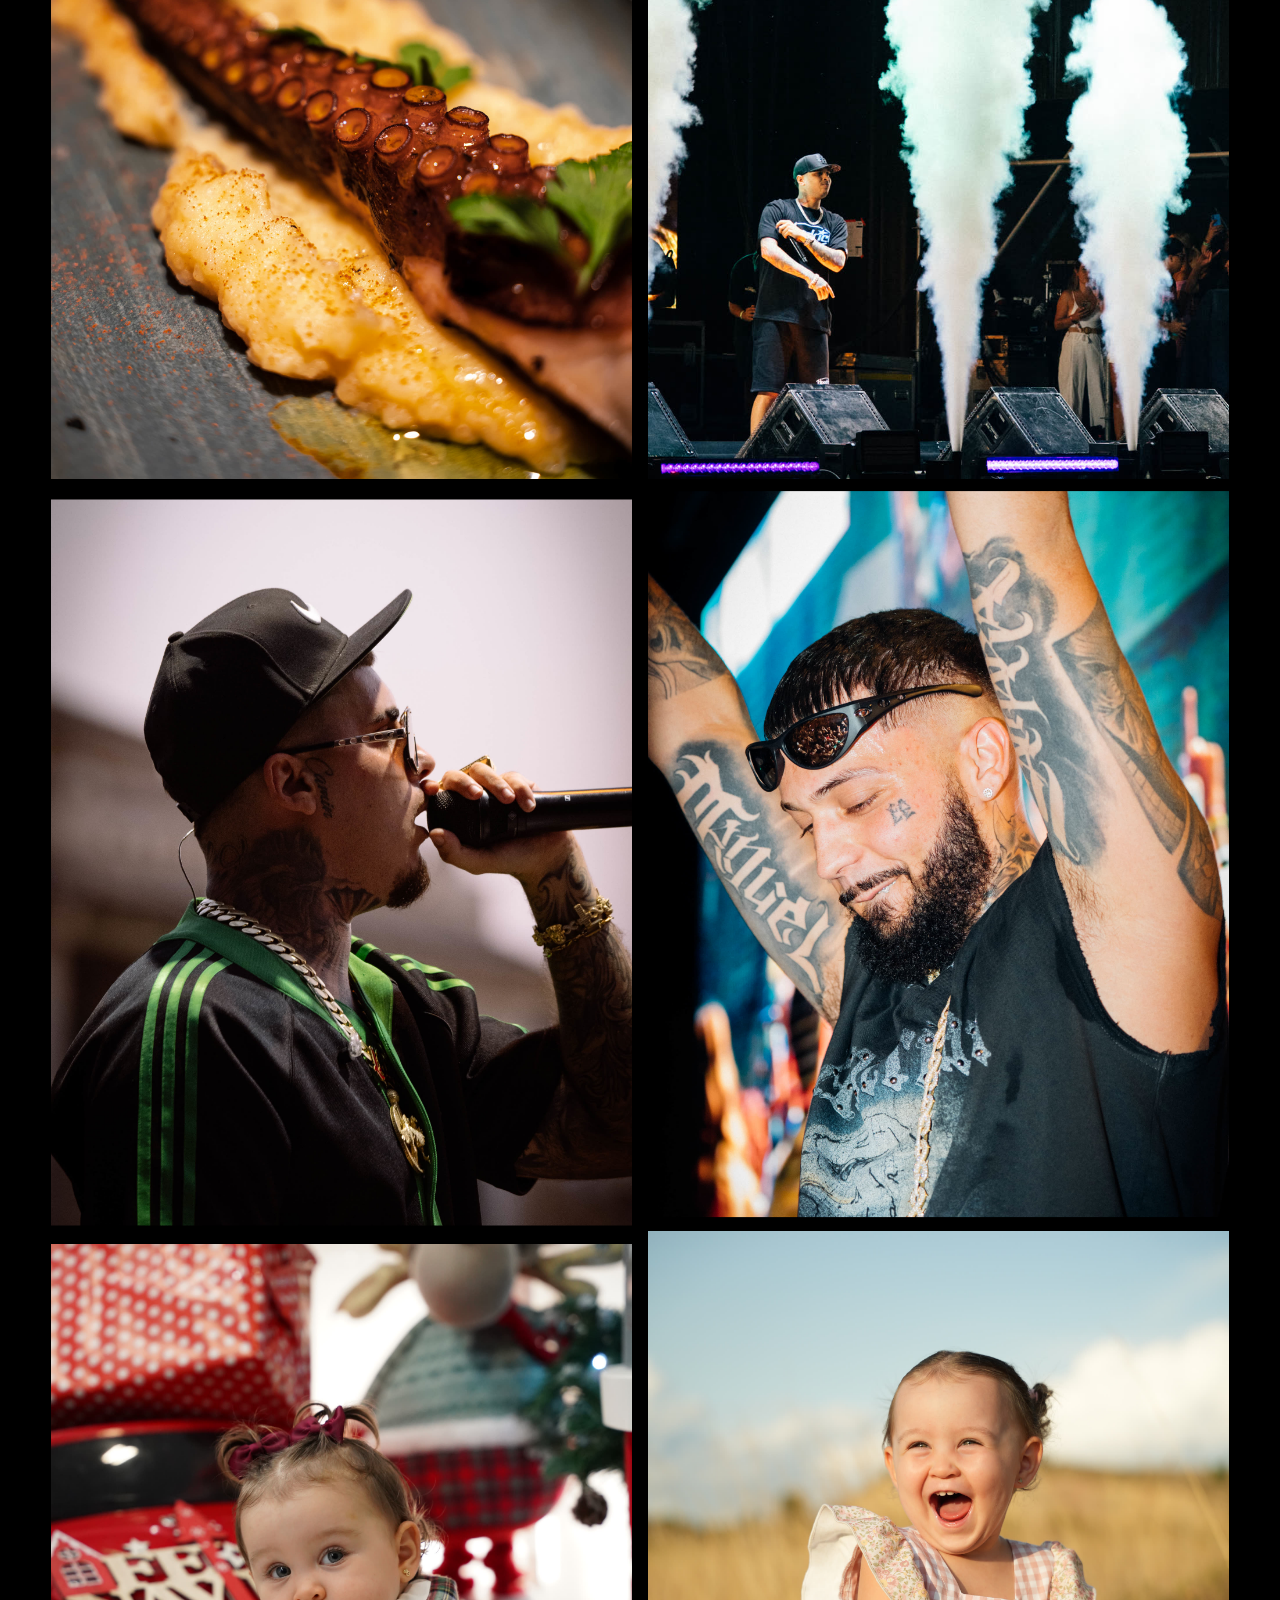
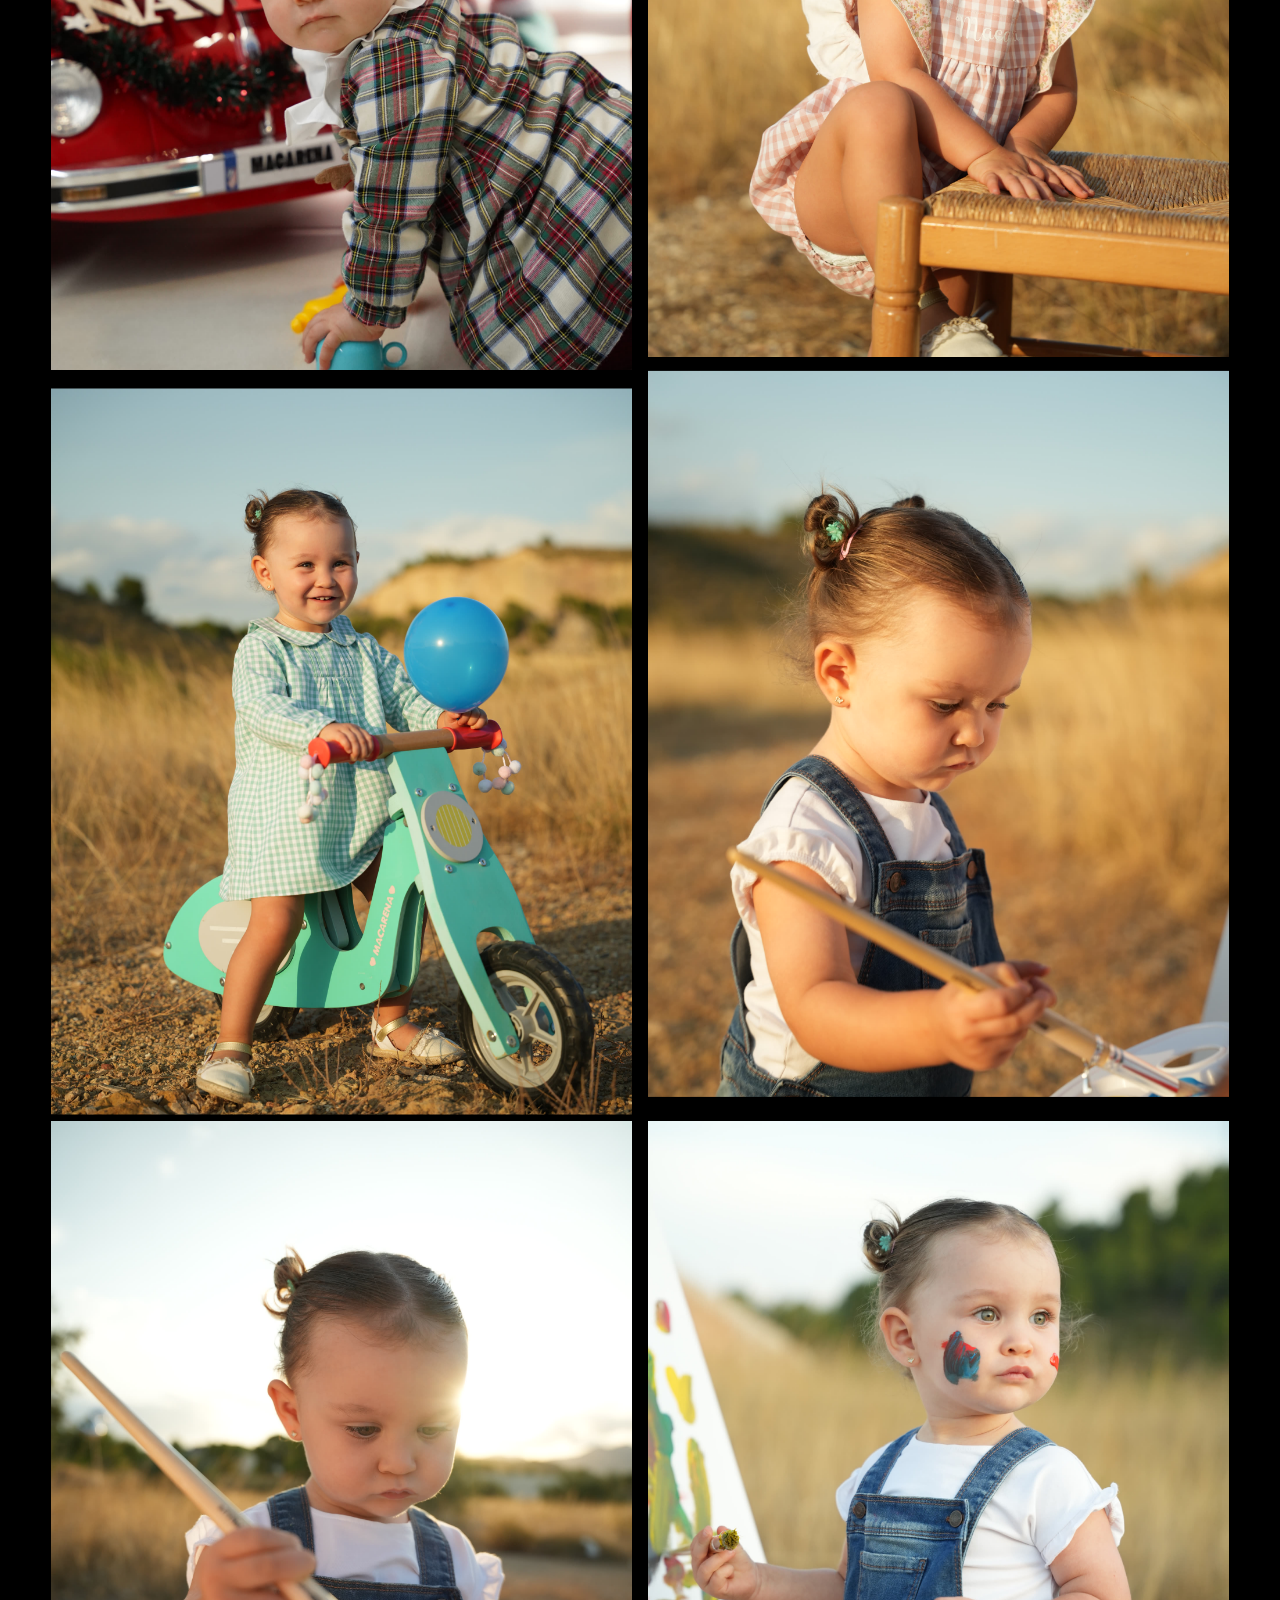
==== commit e304c221: "feat: apply Fran titles and keep project fichas minimal Restore uppercase Trabajo titles from Fran's" ====
--- a/index.html
+++ b/index.html
@@ -92,7 +92,7 @@
   <main id="top">
 
     <!-- HERO — Granada 2026 (reel.mp4 kept on disk, unused here) -->
-    <section class="hero" aria-label="Granada 2026 — Jaleo">
+    <section class="hero" aria-label="Granada 2026: Jaleo">
       <video class="hero__video" autoplay muted playsinline loop preload="metadata" poster="assets/videos/horizontal/granada-2026-jaleo.jpg">
         <source src="assets/videos/horizontal/granada-2026-jaleo.mp4" type="video/mp4" />
       </video>
@@ -109,57 +109,75 @@
       <div class="work-group" id="horizontal">
         <ol class="work-list">
           <li class="work-item">
-            <a href="projects.html?project=campana-ego-vino-verano" class="work-item__link" aria-label="Cómo se sirve el vino en verano">
+            <a href="projects.html?project=campana-ego-vino-verano" class="work-item__link" aria-label="Campaña de Verano Ego Bodegas">
               <div class="work-item__thumb">
                 <video class="work-item__video" muted playsinline loop preload="none" poster="assets/videos/horizontal/campana-ego-vino-verano.jpg">
                   <source src="assets/videos/horizontal/campana-ego-vino-verano.mp4" type="video/mp4" />
                 </video>
               </div>
-            </a>
-          </li>
-          <li class="work-item">
-            <a href="projects.html?project=campana-verano-ego-barco" class="work-item__link" aria-label="Campaña Verano Ego Barco">
+              <div class="work-item__meta">
+                <span class="work-item__title">Campaña de Verano Ego Bodegas</span>
+              </div>
+            </a>
+          </li>
+          <li class="work-item">
+            <a href="projects.html?project=campana-verano-ego-barco" class="work-item__link" aria-label="Campaña de Verano Ego Bodegas">
               <div class="work-item__thumb">
                 <video class="work-item__video" muted playsinline loop preload="none" poster="assets/videos/horizontal/campana-verano-ego-barco.jpg">
                   <source src="assets/videos/horizontal/campana-verano-ego-barco.mp4" type="video/mp4" />
                 </video>
               </div>
+              <div class="work-item__meta">
+                <span class="work-item__title">Campaña de Verano Ego Bodegas</span>
+              </div>
             </a>
           </li>
           <li class="work-item work-item--contain">
-            <a href="projects.html?project=tracksuit-dlfc-24-25" class="work-item__link" aria-label="Tracksuit DLFC 24/25">
+            <a href="projects.html?project=tracksuit-dlfc-24-25" class="work-item__link" aria-label="Presentación Chándal de la Fuente Fútbol Club">
               <div class="work-item__thumb">
                 <video class="work-item__video" muted playsinline loop preload="none" poster="assets/videos/horizontal/tracksuit-dlfc-24-25.jpg">
                   <source src="assets/videos/horizontal/tracksuit-dlfc-24-25.mp4" type="video/mp4" />
                 </video>
               </div>
-            </a>
-          </li>
-          <li class="work-item">
-            <a href="projects.html?project=granada-2026-jaleo" class="work-item__link" aria-label="Granada 2026 — Jaleo">
+              <div class="work-item__meta">
+                <span class="work-item__title">Presentación Chándal de la Fuente Fútbol Club</span>
+              </div>
+            </a>
+          </li>
+          <li class="work-item">
+            <a href="projects.html?project=granada-2026-jaleo" class="work-item__link" aria-label="Granada 2026: Jaleo">
               <div class="work-item__thumb">
                 <video class="work-item__video" muted playsinline loop preload="none" poster="assets/videos/horizontal/granada-2026-jaleo.jpg">
                   <source src="assets/videos/horizontal/granada-2026-jaleo.mp4" type="video/mp4" />
                 </video>
               </div>
-            </a>
-          </li>
-          <li class="work-item">
-            <a href="projects.html?project=elysium-corporativo-obra" class="work-item__link" aria-label="Elysium">
+              <div class="work-item__meta">
+                <span class="work-item__title">Granada 2026: Jaleo</span>
+              </div>
+            </a>
+          </li>
+          <li class="work-item">
+            <a href="projects.html?project=elysium-corporativo-obra" class="work-item__link" aria-label="Corporativo Elysium">
               <div class="work-item__thumb">
                 <video class="work-item__video" muted playsinline loop preload="none" poster="assets/videos/horizontal/elysium-corporativo-obra.jpg">
                   <source src="assets/videos/horizontal/elysium-corporativo-obra.mp4" type="video/mp4" />
                 </video>
               </div>
-            </a>
-          </li>
-          <li class="work-item">
-            <a href="projects.html?project=laura-y-daniel" class="work-item__link" aria-label="Laura y Daniel">
+              <div class="work-item__meta">
+                <span class="work-item__title">Corporativo Elysium</span>
+              </div>
+            </a>
+          </li>
+          <li class="work-item">
+            <a href="projects.html?project=laura-y-daniel" class="work-item__link" aria-label="Prewedding Laura y Daniel">
               <div class="work-item__thumb">
                 <video class="work-item__video" muted playsinline loop preload="none" poster="assets/videos/horizontal/laura-y-daniel.jpg">
                   <source src="assets/videos/horizontal/laura-y-daniel.mp4" type="video/mp4" />
                 </video>
               </div>
+              <div class="work-item__meta">
+                <span class="work-item__title">Prewedding Laura y Daniel</span>
+              </div>
             </a>
           </li>
         </ol>
@@ -168,47 +186,62 @@
       <div class="work-group" id="vertical">
         <ol class="work-list work-list--vertical">
           <li class="work-item">
-            <a href="projects.html?project=gala-eleccion-abanderadas-2026" class="work-item__link" aria-label="Gala Abanderadas">
+            <a href="projects.html?project=gala-eleccion-abanderadas-2026" class="work-item__link" aria-label="Gala Moros y Cristianos de Murcia">
               <div class="work-item__thumb">
                 <video class="work-item__video" muted playsinline loop preload="none" poster="assets/videos/vertical/gala-eleccion-abanderadas-2026.jpg">
                   <source src="assets/videos/vertical/gala-eleccion-abanderadas-2026.mp4" type="video/mp4" />
                 </video>
               </div>
-            </a>
-          </li>
-          <li class="work-item">
-            <a href="projects.html?project=madewithcalma-x-egobodegas" class="work-item__link" aria-label="Made with Calma">
+              <div class="work-item__meta">
+                <span class="work-item__title">Gala Moros y Cristianos de Murcia</span>
+              </div>
+            </a>
+          </li>
+          <li class="work-item">
+            <a href="projects.html?project=madewithcalma-x-egobodegas" class="work-item__link" aria-label="Made with Calma X Ego Bodegas">
               <div class="work-item__thumb">
                 <video class="work-item__video" muted playsinline loop preload="none" poster="assets/videos/vertical/madewithcalma-x-egobodegas.jpg">
                   <source src="assets/videos/vertical/madewithcalma-x-egobodegas.mp4" type="video/mp4" />
                 </video>
               </div>
-            </a>
-          </li>
-          <li class="work-item">
-            <a href="projects.html?project=marvimundo-x-fanfutura" class="work-item__link" aria-label="Marvimundo">
+              <div class="work-item__meta">
+                <span class="work-item__title">Made with Calma X Ego Bodegas</span>
+              </div>
+            </a>
+          </li>
+          <li class="work-item">
+            <a href="projects.html?project=marvimundo-x-fanfutura" class="work-item__link" aria-label="Marvimundo X Fanfutura">
               <div class="work-item__thumb">
                 <video class="work-item__video" muted playsinline loop preload="none" poster="assets/videos/vertical/marvimundo-x-fanfutura.jpg">
                   <source src="assets/videos/vertical/marvimundo-x-fanfutura.mp4" type="video/mp4" />
                 </video>
               </div>
-            </a>
-          </li>
-          <li class="work-item">
-            <a href="projects.html?project=dia-de-la-madre-ego-bodegas" class="work-item__link" aria-label="Día de la Madre">
+              <div class="work-item__meta">
+                <span class="work-item__title">Marvimundo X Fanfutura</span>
+              </div>
+            </a>
+          </li>
+          <li class="work-item">
+            <a href="projects.html?project=dia-de-la-madre-ego-bodegas" class="work-item__link" aria-label="Campaña Día de la Madre - Ego Bodegas">
               <div class="work-item__thumb">
                 <video class="work-item__video" muted playsinline loop preload="none" poster="assets/videos/vertical/dia-de-la-madre-ego-bodegas.jpg">
                   <source src="assets/videos/vertical/dia-de-la-madre-ego-bodegas.mp4" type="video/mp4" />
                 </video>
               </div>
-            </a>
-          </li>
-          <li class="work-item">
-            <a href="projects.html?project=dia-del-padre-ego-bodegas" class="work-item__link" aria-label="Día del Padre">
+              <div class="work-item__meta">
+                <span class="work-item__title">Campaña Día de la Madre - Ego Bodegas</span>
+              </div>
+            </a>
+          </li>
+          <li class="work-item">
+            <a href="projects.html?project=dia-del-padre-ego-bodegas" class="work-item__link" aria-label="Campaña Día del Padre - Ego Bodegas">
               <div class="work-item__thumb">
                 <video class="work-item__video" muted playsinline loop preload="none" poster="assets/videos/vertical/dia-del-padre-ego-bodegas.jpg">
                   <source src="assets/videos/vertical/dia-del-padre-ego-bodegas.mp4" type="video/mp4" />
                 </video>
+              </div>
+              <div class="work-item__meta">
+                <span class="work-item__title">Campaña Día del Padre - Ego Bodegas</span>
               </div>
             </a>
           </li>
--- a/style.css
+++ b/style.css
@@ -224,6 +224,7 @@
   font-size: var(--t-24);
   font-weight: var(--f-weight-light);
   letter-spacing: 0.02em;
+  text-transform: uppercase;
 }
 .work-item__category {
   font-size: var(--t-12);
@@ -545,6 +546,7 @@
   font-weight: var(--f-weight-light);
   letter-spacing: 0.02em;
   line-height: 1;
+  text-transform: uppercase;
 }
 .slide__meta {
   margin: 0;
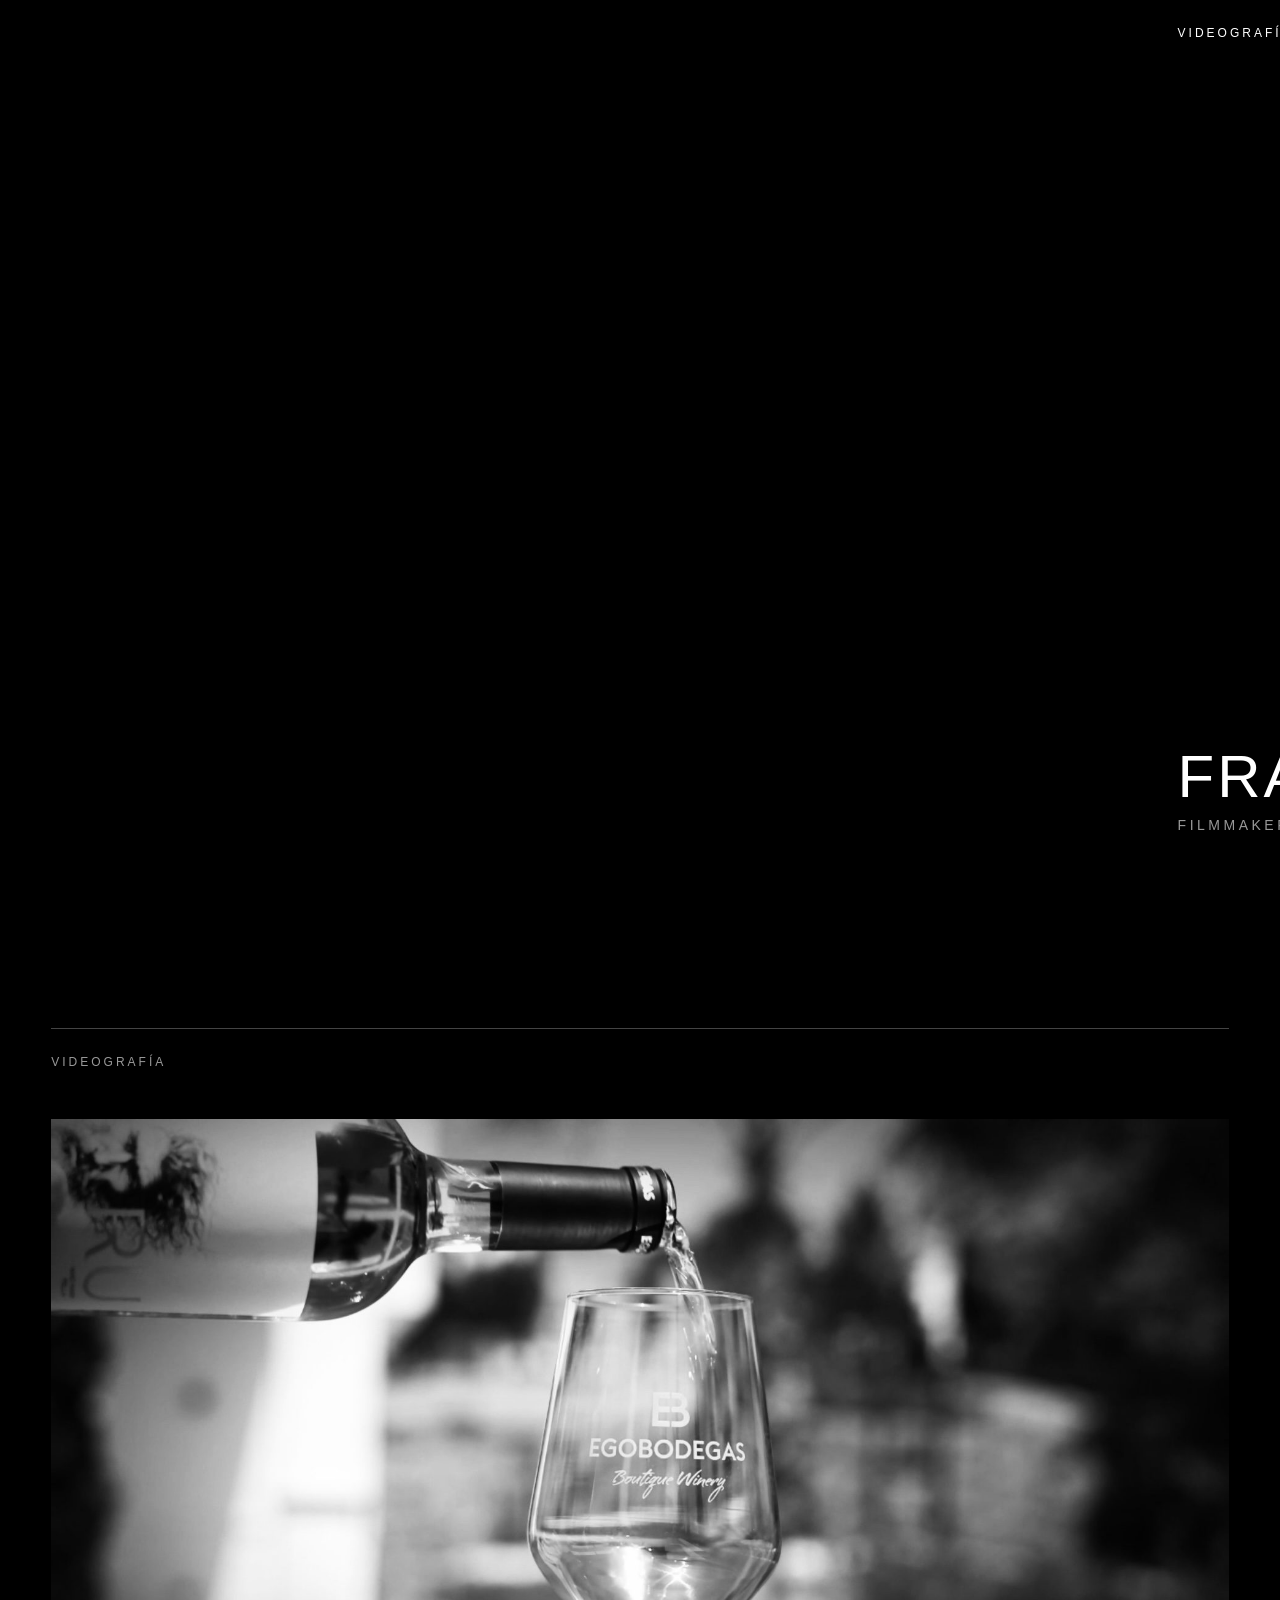
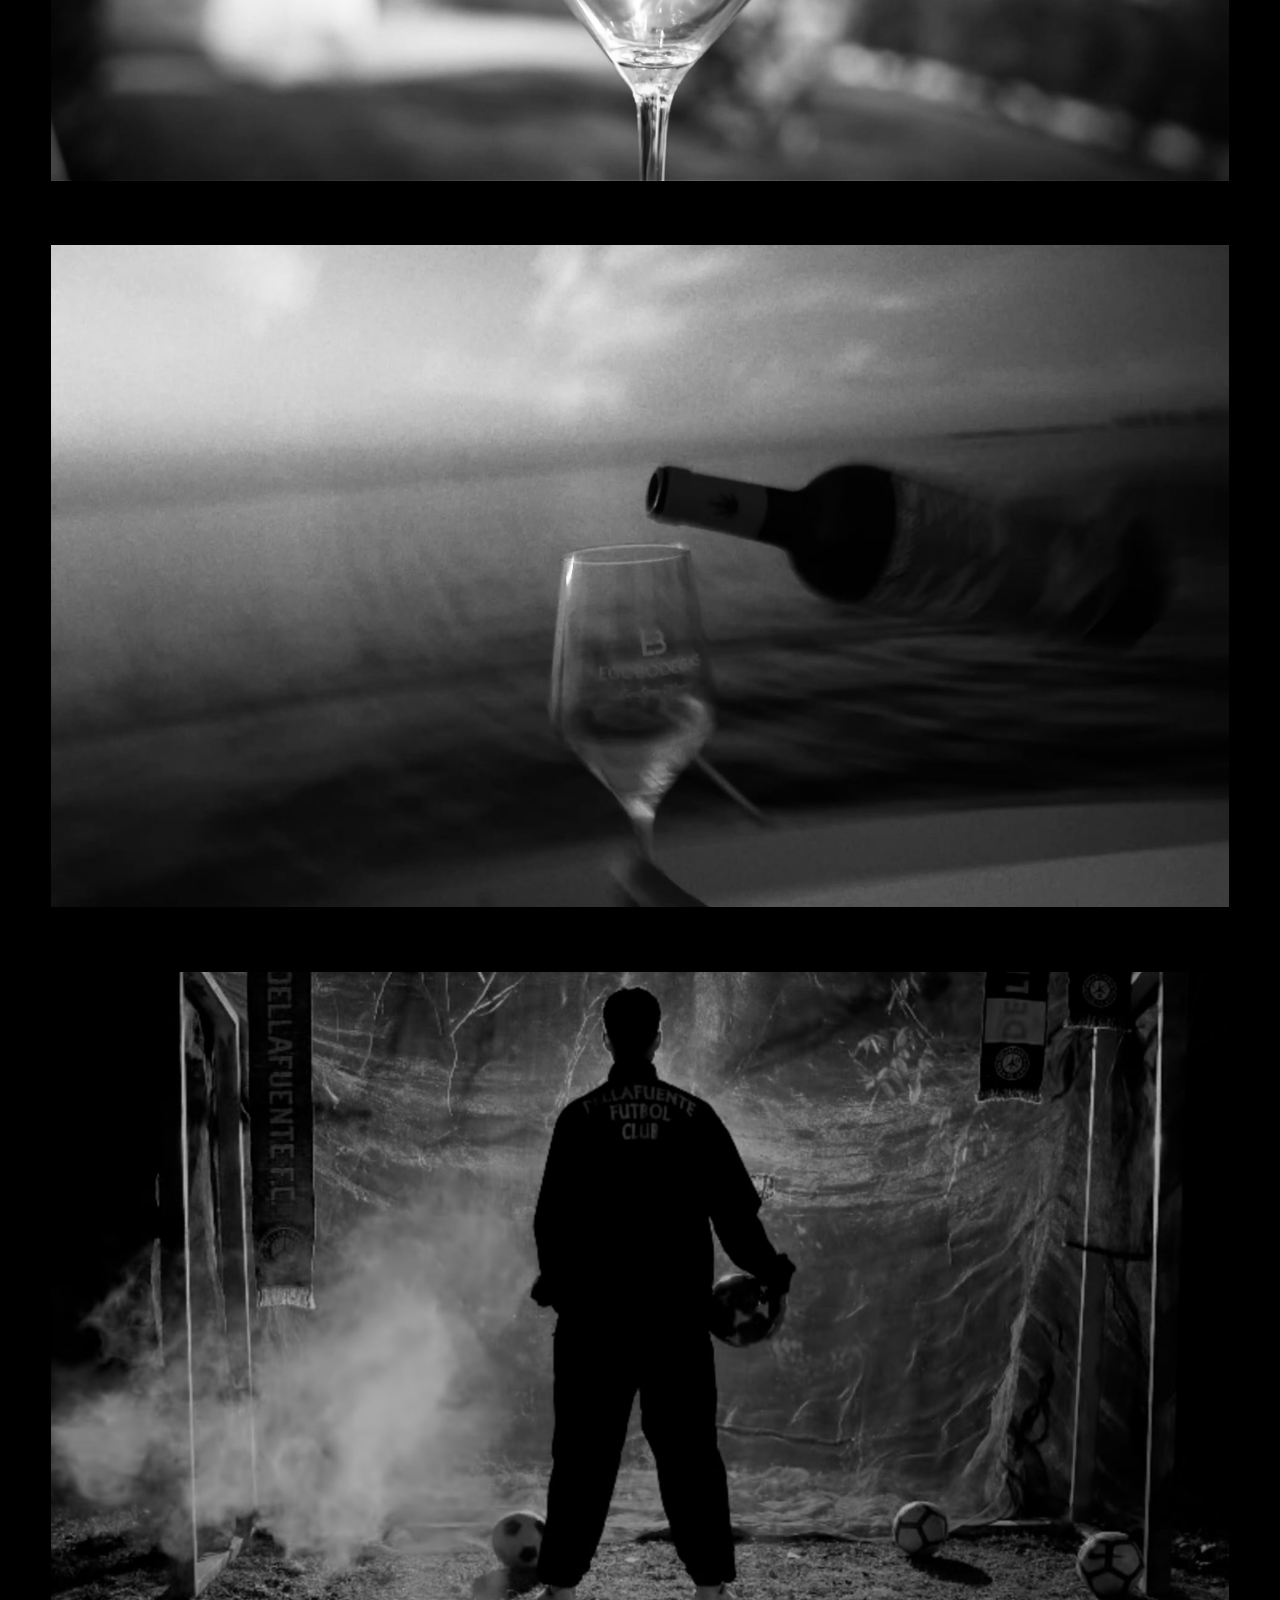
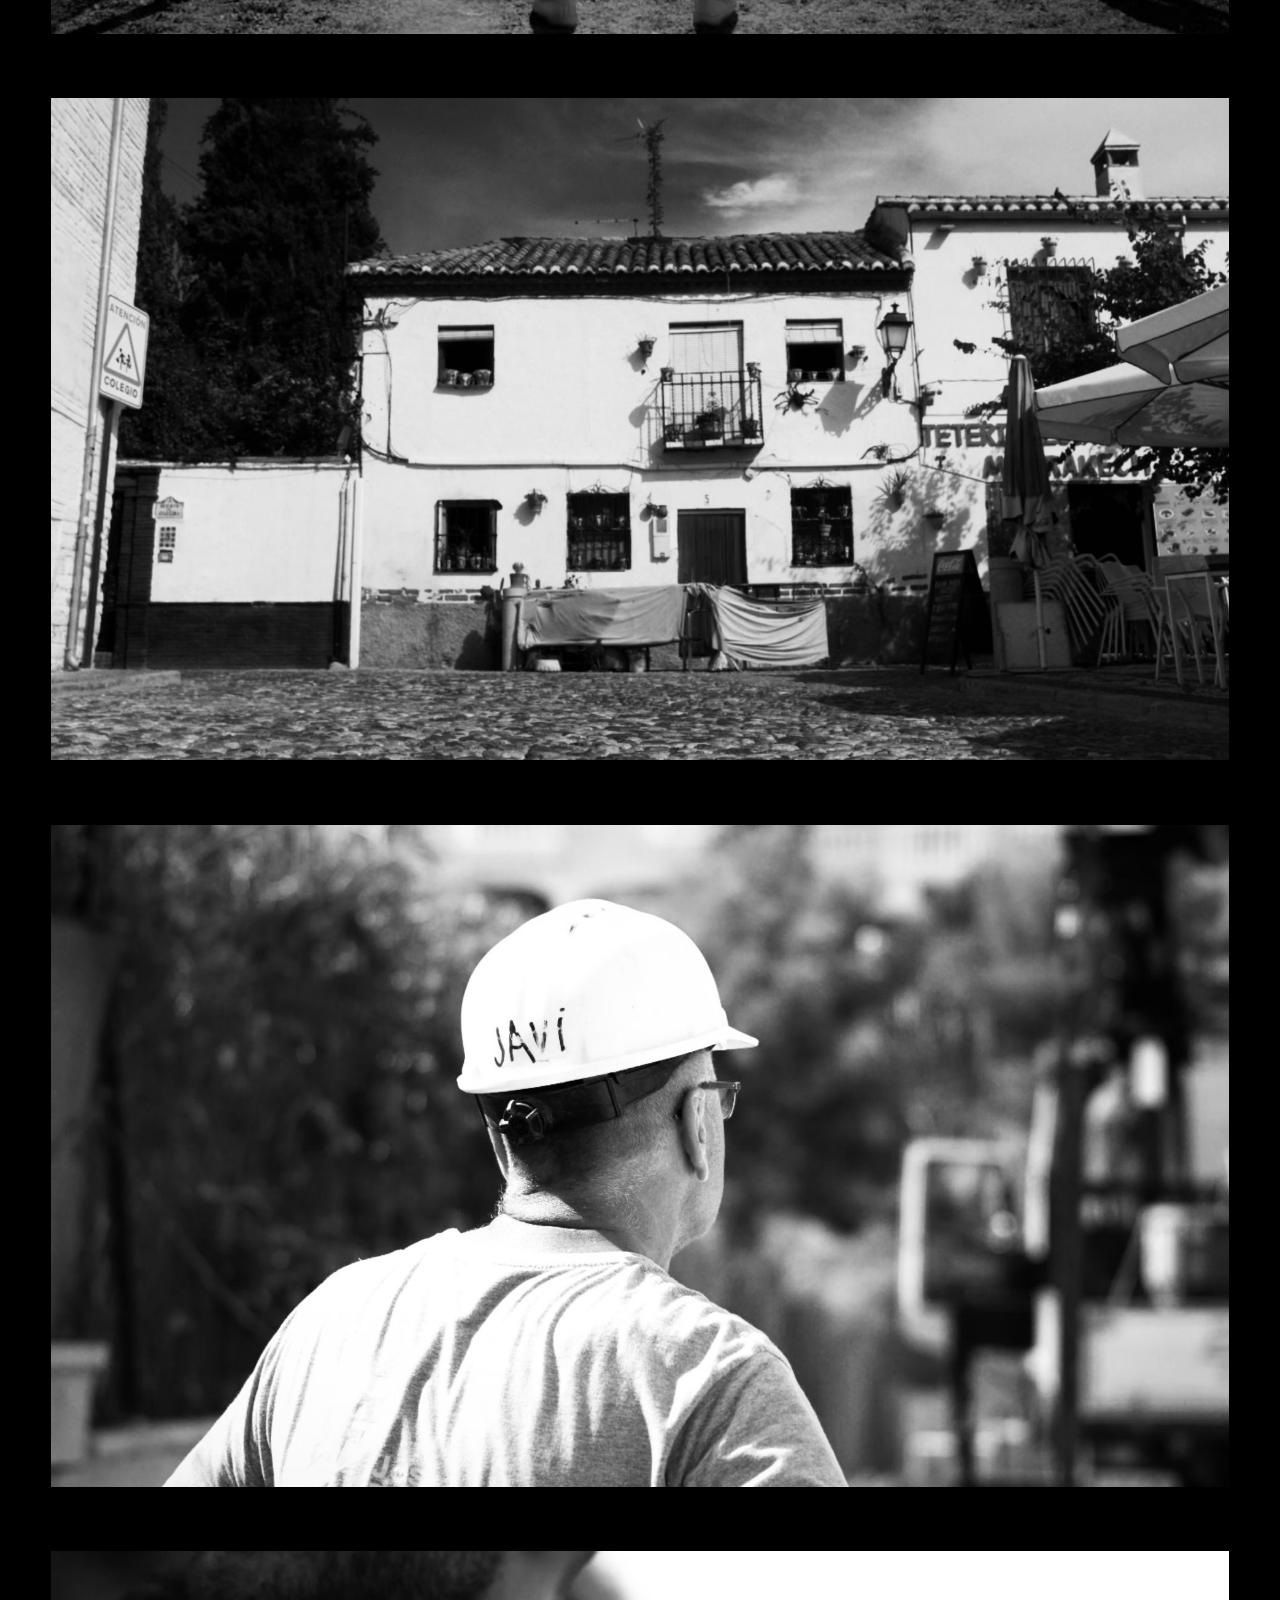
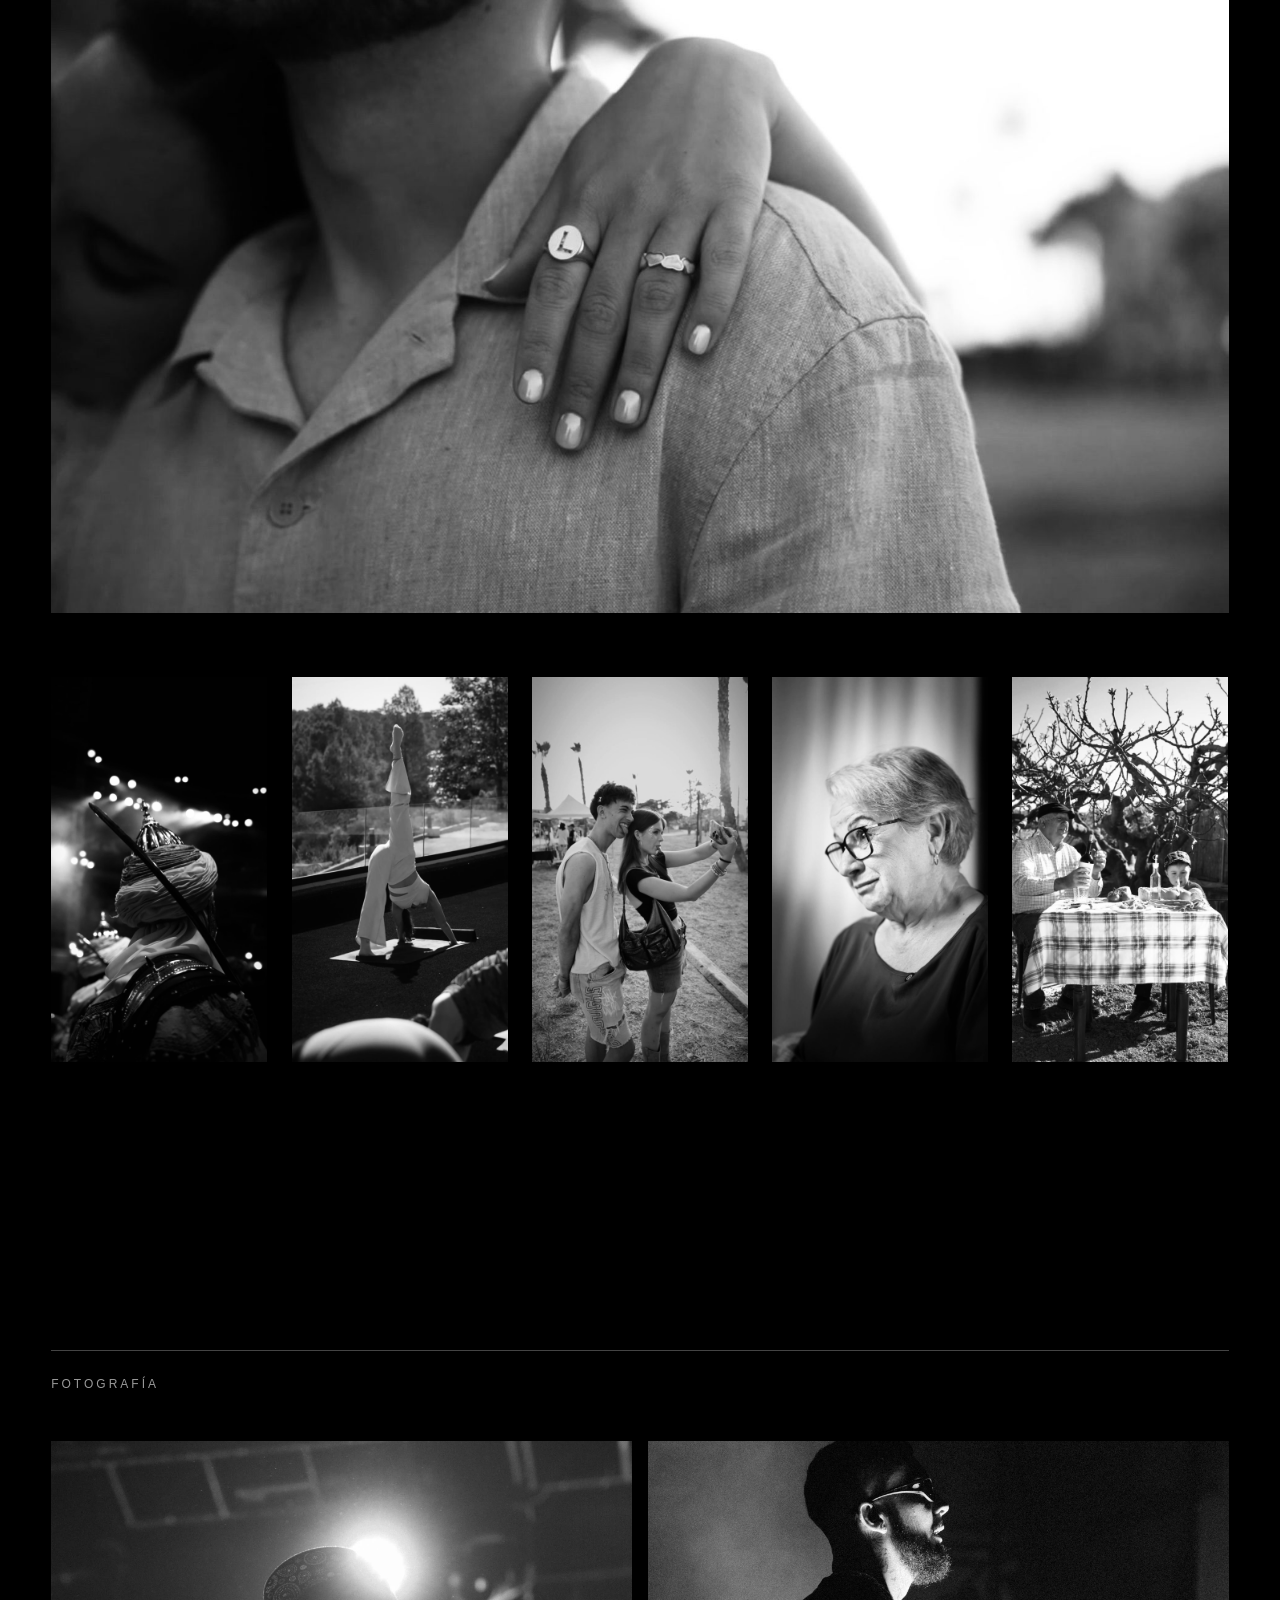
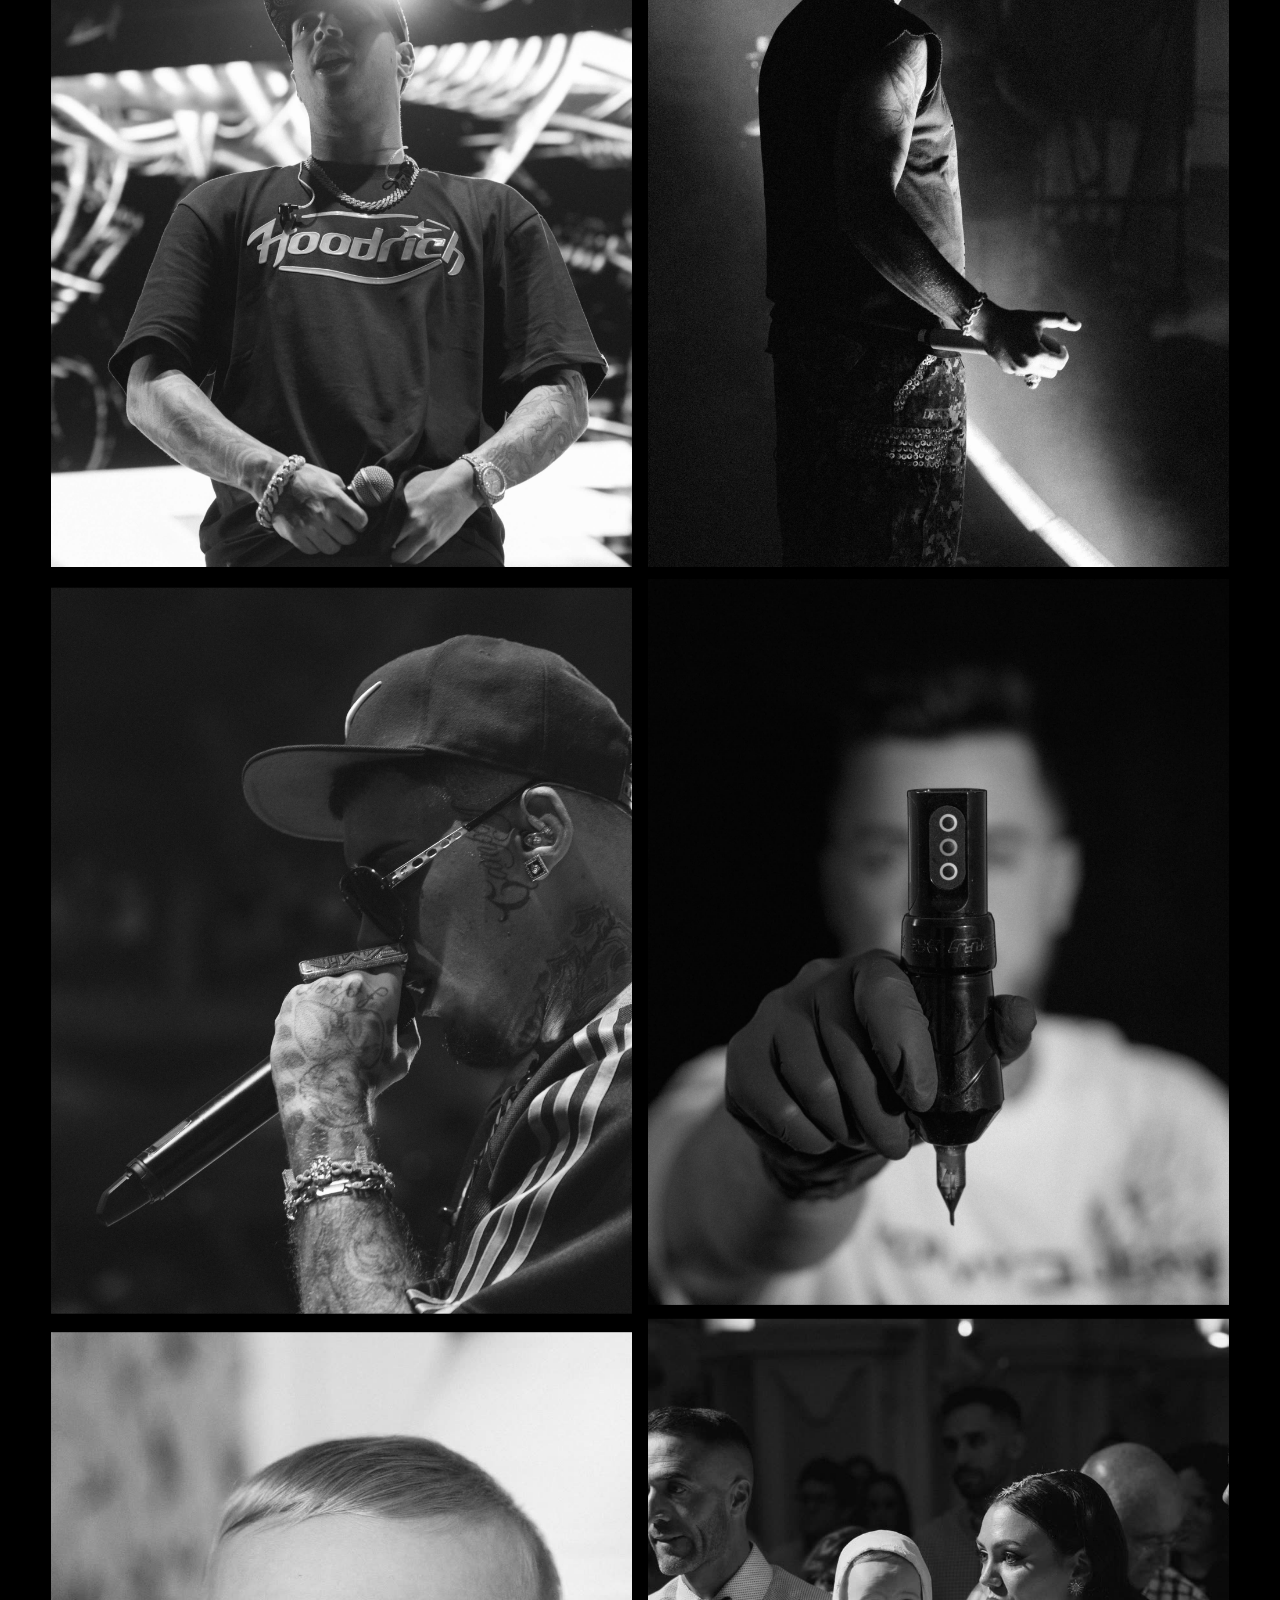
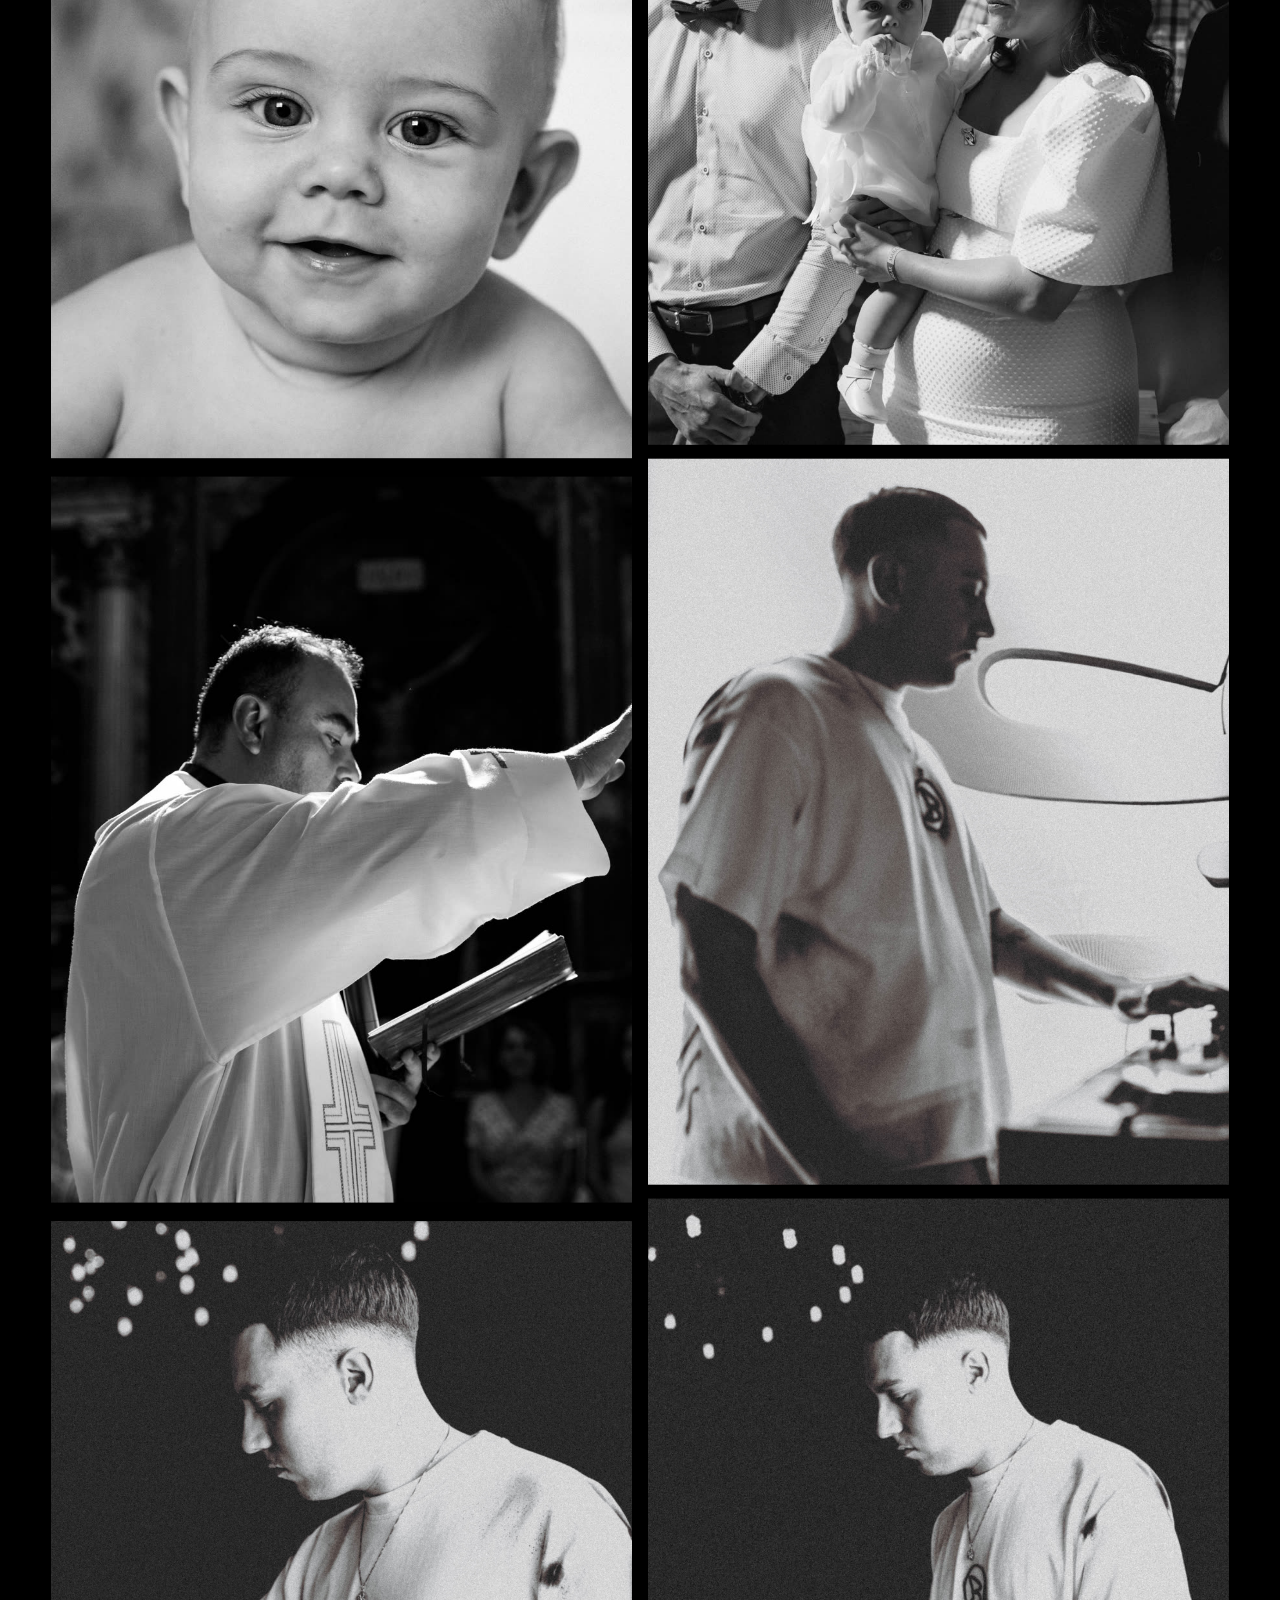
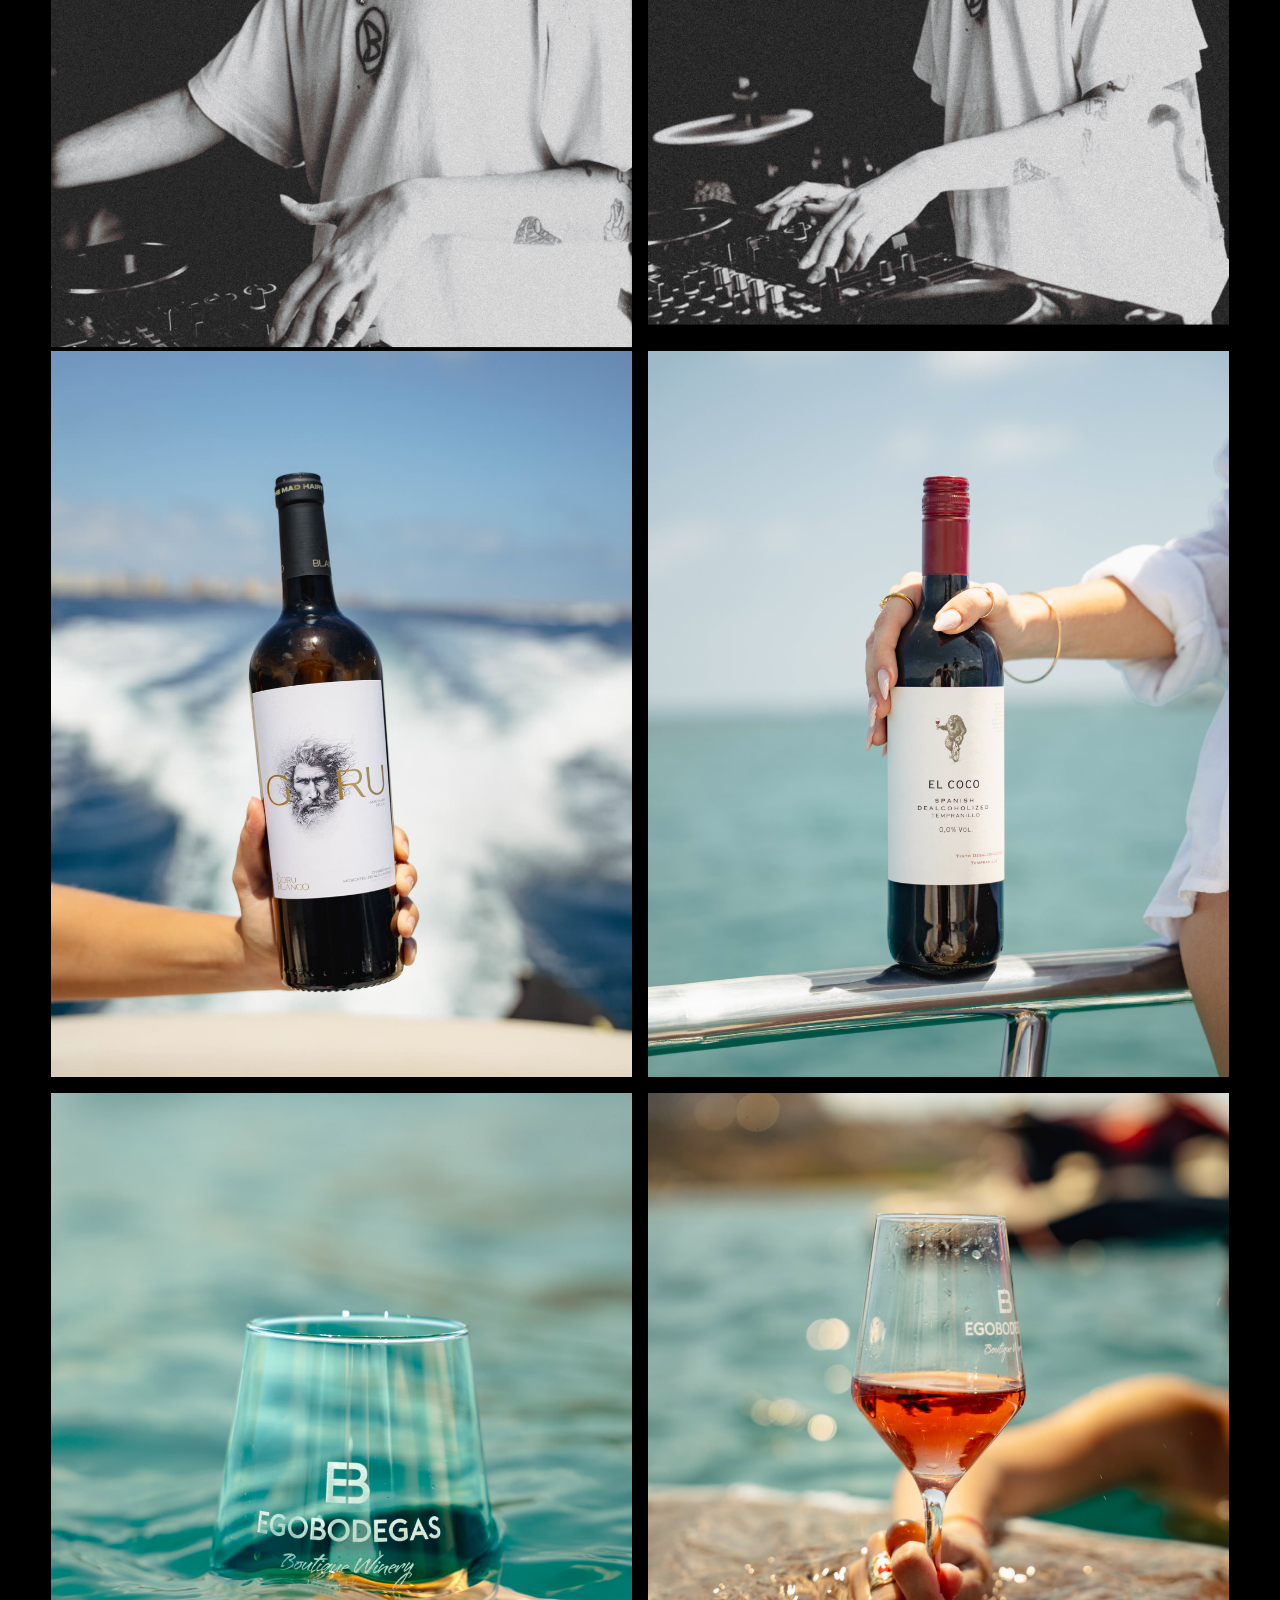
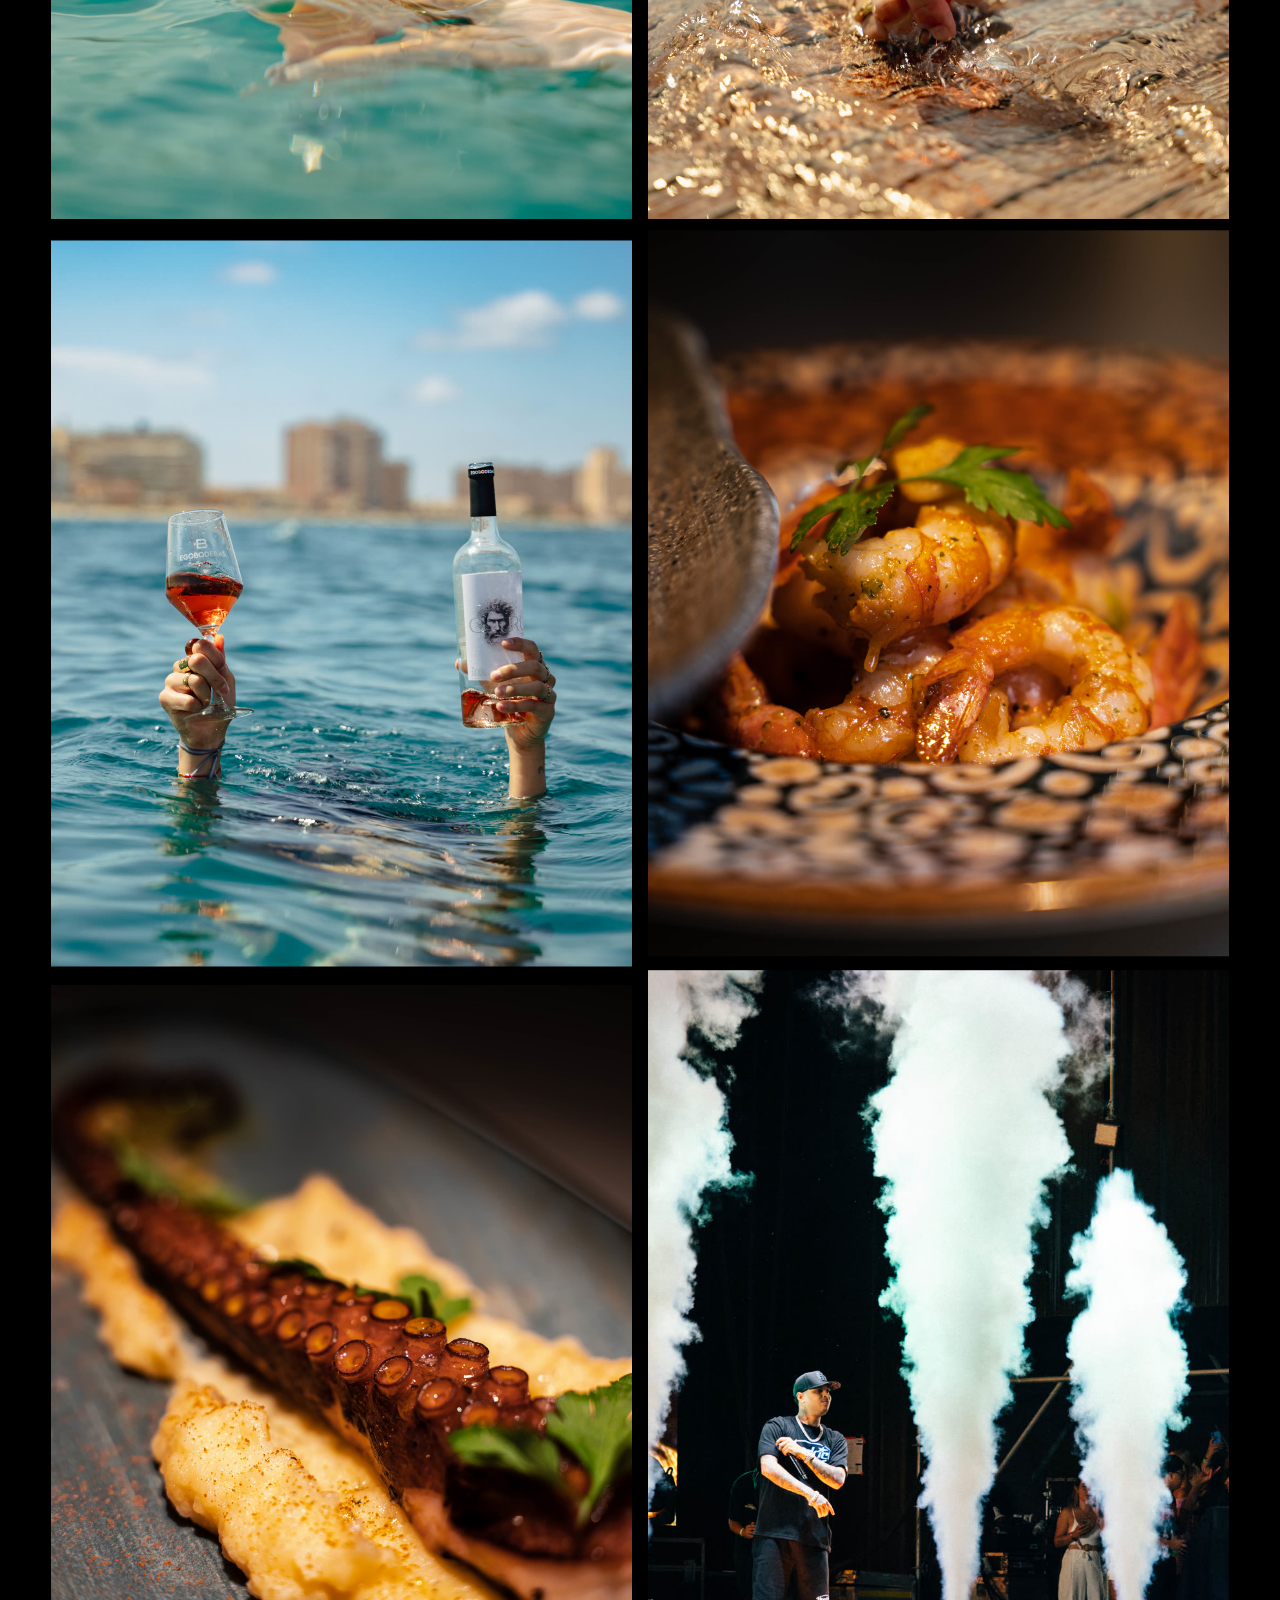
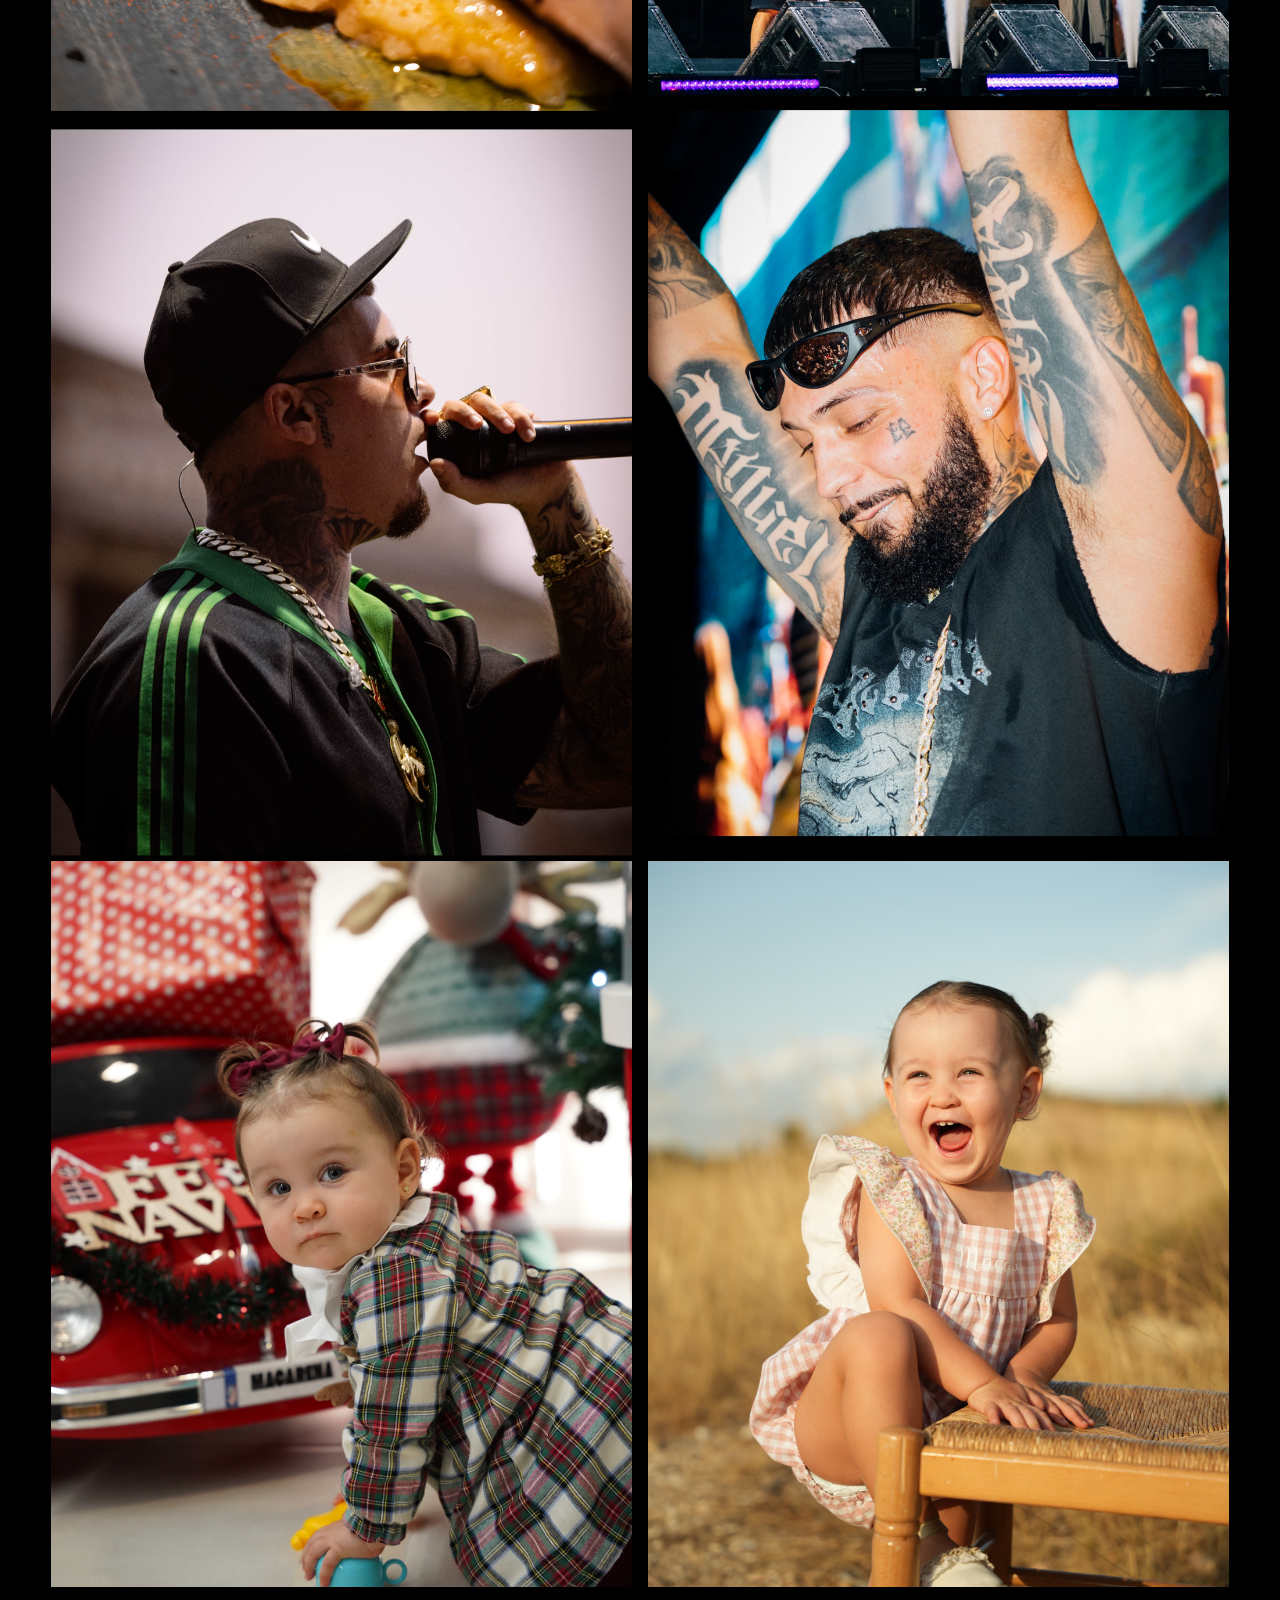
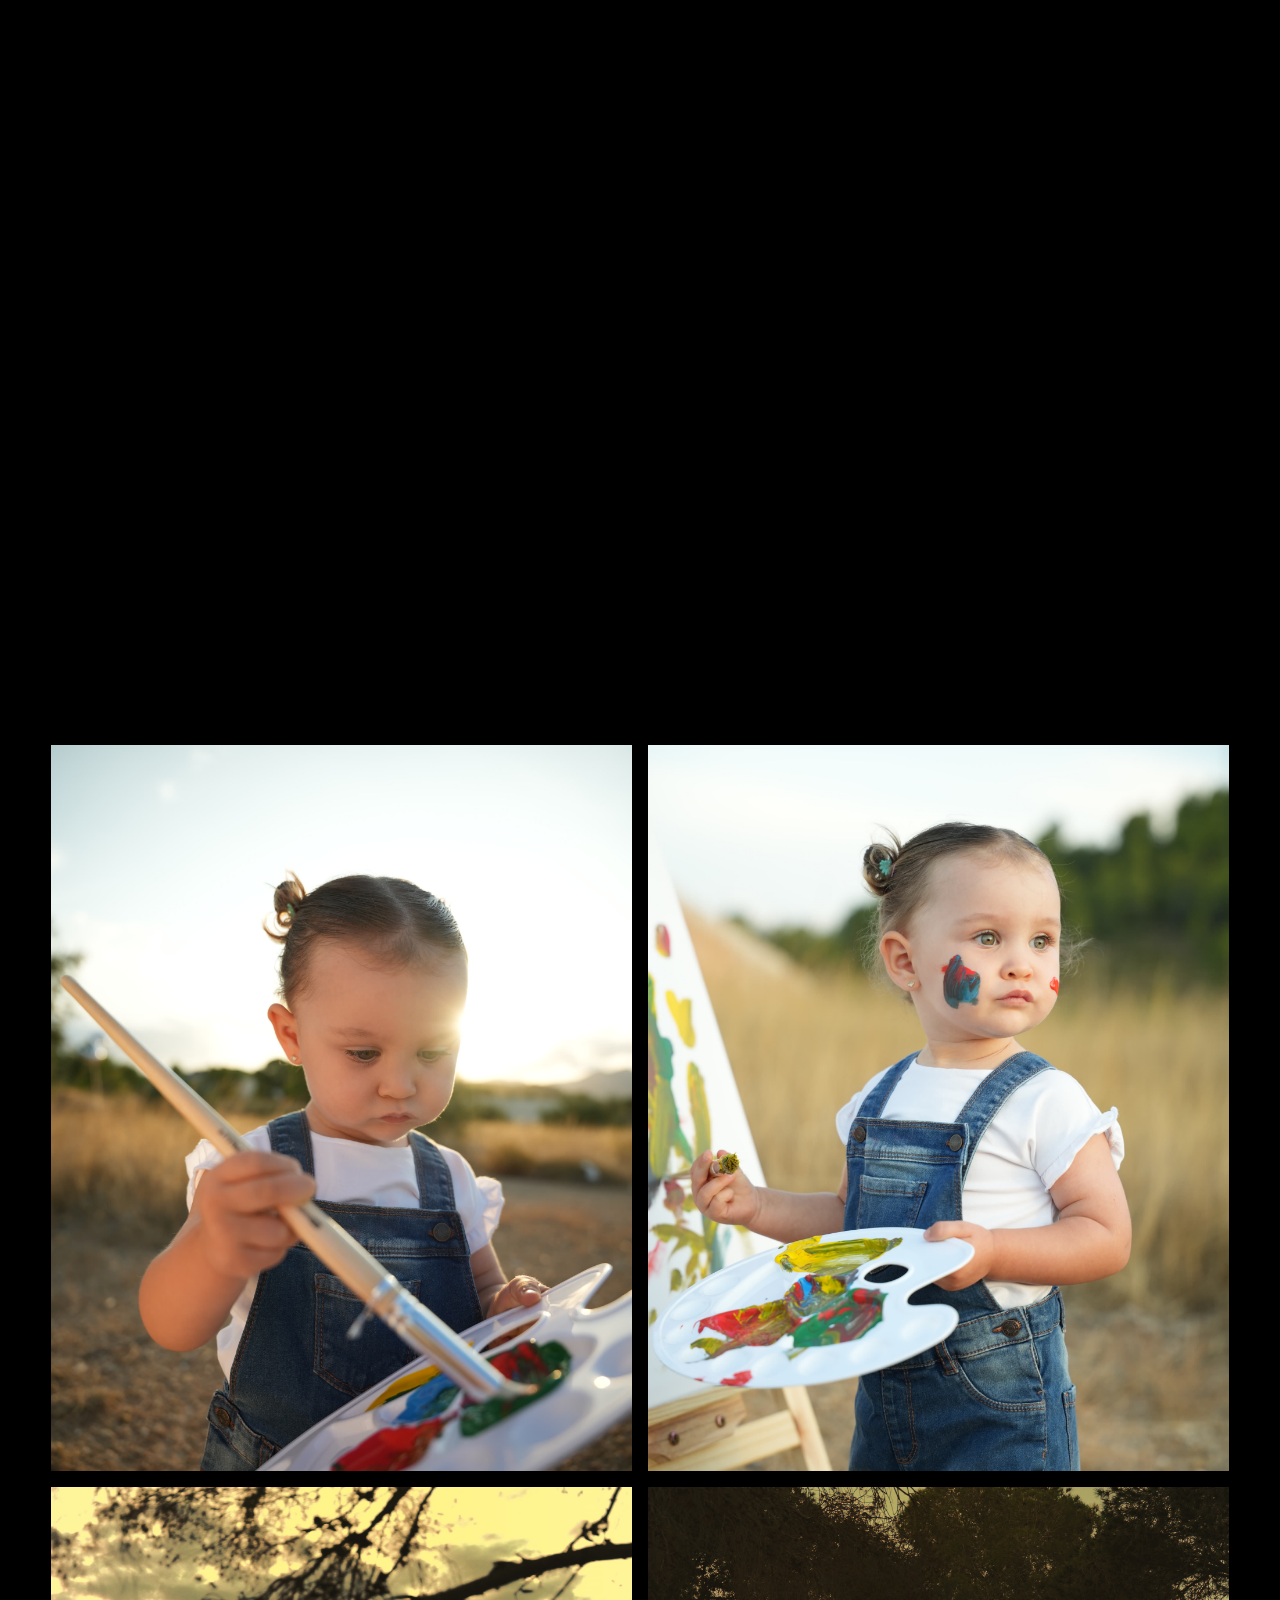
==== commit 5f62fcf2: "fix: remove project titles from home grid, hero poster and PDP prev/next nav - index.html: drop all " ====
--- a/index.html
+++ b/index.html
@@ -93,7 +93,7 @@
 
     <!-- HERO — Granada 2026 (reel.mp4 kept on disk, unused here) -->
     <section class="hero" aria-label="Granada 2026: Jaleo">
-      <video class="hero__video" autoplay muted playsinline loop preload="metadata" poster="assets/videos/horizontal/granada-2026-jaleo.jpg">
+      <video class="hero__video" autoplay muted playsinline loop preload="metadata">
         <source src="assets/videos/horizontal/granada-2026-jaleo.mp4" type="video/mp4" />
       </video>
       <div class="hero__overlay">
@@ -115,9 +115,6 @@
                   <source src="assets/videos/horizontal/campana-ego-vino-verano.mp4" type="video/mp4" />
                 </video>
               </div>
-              <div class="work-item__meta">
-                <span class="work-item__title">Campaña de Verano Ego Bodegas</span>
-              </div>
             </a>
           </li>
           <li class="work-item">
@@ -127,9 +124,6 @@
                   <source src="assets/videos/horizontal/campana-verano-ego-barco.mp4" type="video/mp4" />
                 </video>
               </div>
-              <div class="work-item__meta">
-                <span class="work-item__title">Campaña de Verano Ego Bodegas</span>
-              </div>
             </a>
           </li>
           <li class="work-item work-item--contain">
@@ -139,9 +133,6 @@
                   <source src="assets/videos/horizontal/tracksuit-dlfc-24-25.mp4" type="video/mp4" />
                 </video>
               </div>
-              <div class="work-item__meta">
-                <span class="work-item__title">Presentación Chándal de la Fuente Fútbol Club</span>
-              </div>
             </a>
           </li>
           <li class="work-item">
@@ -151,9 +142,6 @@
                   <source src="assets/videos/horizontal/granada-2026-jaleo.mp4" type="video/mp4" />
                 </video>
               </div>
-              <div class="work-item__meta">
-                <span class="work-item__title">Granada 2026: Jaleo</span>
-              </div>
             </a>
           </li>
           <li class="work-item">
@@ -163,9 +151,6 @@
                   <source src="assets/videos/horizontal/elysium-corporativo-obra.mp4" type="video/mp4" />
                 </video>
               </div>
-              <div class="work-item__meta">
-                <span class="work-item__title">Corporativo Elysium</span>
-              </div>
             </a>
           </li>
           <li class="work-item">
@@ -175,9 +160,6 @@
                   <source src="assets/videos/horizontal/laura-y-daniel.mp4" type="video/mp4" />
                 </video>
               </div>
-              <div class="work-item__meta">
-                <span class="work-item__title">Prewedding Laura y Daniel</span>
-              </div>
             </a>
           </li>
         </ol>
@@ -192,9 +174,6 @@
                   <source src="assets/videos/vertical/gala-eleccion-abanderadas-2026.mp4" type="video/mp4" />
                 </video>
               </div>
-              <div class="work-item__meta">
-                <span class="work-item__title">Gala Moros y Cristianos de Murcia</span>
-              </div>
             </a>
           </li>
           <li class="work-item">
@@ -204,9 +183,6 @@
                   <source src="assets/videos/vertical/madewithcalma-x-egobodegas.mp4" type="video/mp4" />
                 </video>
               </div>
-              <div class="work-item__meta">
-                <span class="work-item__title">Made with Calma X Ego Bodegas</span>
-              </div>
             </a>
           </li>
           <li class="work-item">
@@ -216,9 +192,6 @@
                   <source src="assets/videos/vertical/marvimundo-x-fanfutura.mp4" type="video/mp4" />
                 </video>
               </div>
-              <div class="work-item__meta">
-                <span class="work-item__title">Marvimundo X Fanfutura</span>
-              </div>
             </a>
           </li>
           <li class="work-item">
@@ -228,9 +201,6 @@
                   <source src="assets/videos/vertical/dia-de-la-madre-ego-bodegas.mp4" type="video/mp4" />
                 </video>
               </div>
-              <div class="work-item__meta">
-                <span class="work-item__title">Campaña Día de la Madre - Ego Bodegas</span>
-              </div>
             </a>
           </li>
           <li class="work-item">
@@ -239,9 +209,6 @@
                 <video class="work-item__video" muted playsinline loop preload="none" poster="assets/videos/vertical/dia-del-padre-ego-bodegas.jpg">
                   <source src="assets/videos/vertical/dia-del-padre-ego-bodegas.mp4" type="video/mp4" />
                 </video>
-              </div>
-              <div class="work-item__meta">
-                <span class="work-item__title">Campaña Día del Padre - Ego Bodegas</span>
               </div>
             </a>
           </li>
--- a/style.css
+++ b/style.css
@@ -213,19 +213,6 @@
 .work-item__link:focus-visible .work-item__thumb .work-item__video {
   opacity: 0.7;
 }
-.work-item__meta {
-  display: flex;
-  justify-content: space-between;
-  align-items: baseline;
-  margin-top: var(--s-2);
-  gap: var(--s-3);
-}
-.work-item__title {
-  font-size: var(--t-24);
-  font-weight: var(--f-weight-light);
-  letter-spacing: 0.02em;
-  text-transform: uppercase;
-}
 .work-item__category {
   font-size: var(--t-12);
   letter-spacing: 0.25em;
@@ -242,14 +229,6 @@
 }
 .work-list--vertical .work-item__thumb {
   aspect-ratio: 9 / 16;
-}
-.work-list--vertical .work-item__meta {
-  flex-direction: column;
-  align-items: flex-start;
-  gap: var(--s-1);
-}
-.work-list--vertical .work-item__title {
-  font-size: var(--t-16);
 }
 .work-item--contain .work-item__video,
 .slide--contain .slide__video,
@@ -597,24 +576,6 @@
   display: block;
 }
 
-.slide__pager {
-  display: flex;
-  flex-wrap: wrap;
-  gap: var(--s-3);
-  margin-top: var(--s-3);
-}
-.slide__pager-link {
-  font-size: var(--t-12);
-  letter-spacing: 0.2em;
-  text-transform: uppercase;
-  color: var(--c-meta);
-  font-weight: var(--f-weight-light);
-}
-.slide__pager-link:hover,
-.slide__pager-link:focus-visible {
-  color: var(--c-fg);
-  outline: none;
-}
 
 /* Projects page responsive */
 @media (max-width: 960px) {
@@ -668,11 +629,6 @@
   .hero__overlay {
     inset: auto 0 var(--s-4) 0;
     padding: 0 var(--s-3);
-  }
-  .work-item__meta {
-    flex-direction: column;
-    align-items: flex-start;
-    gap: var(--s-1);
   }
   .about__text {
     font-size: var(--t-16);
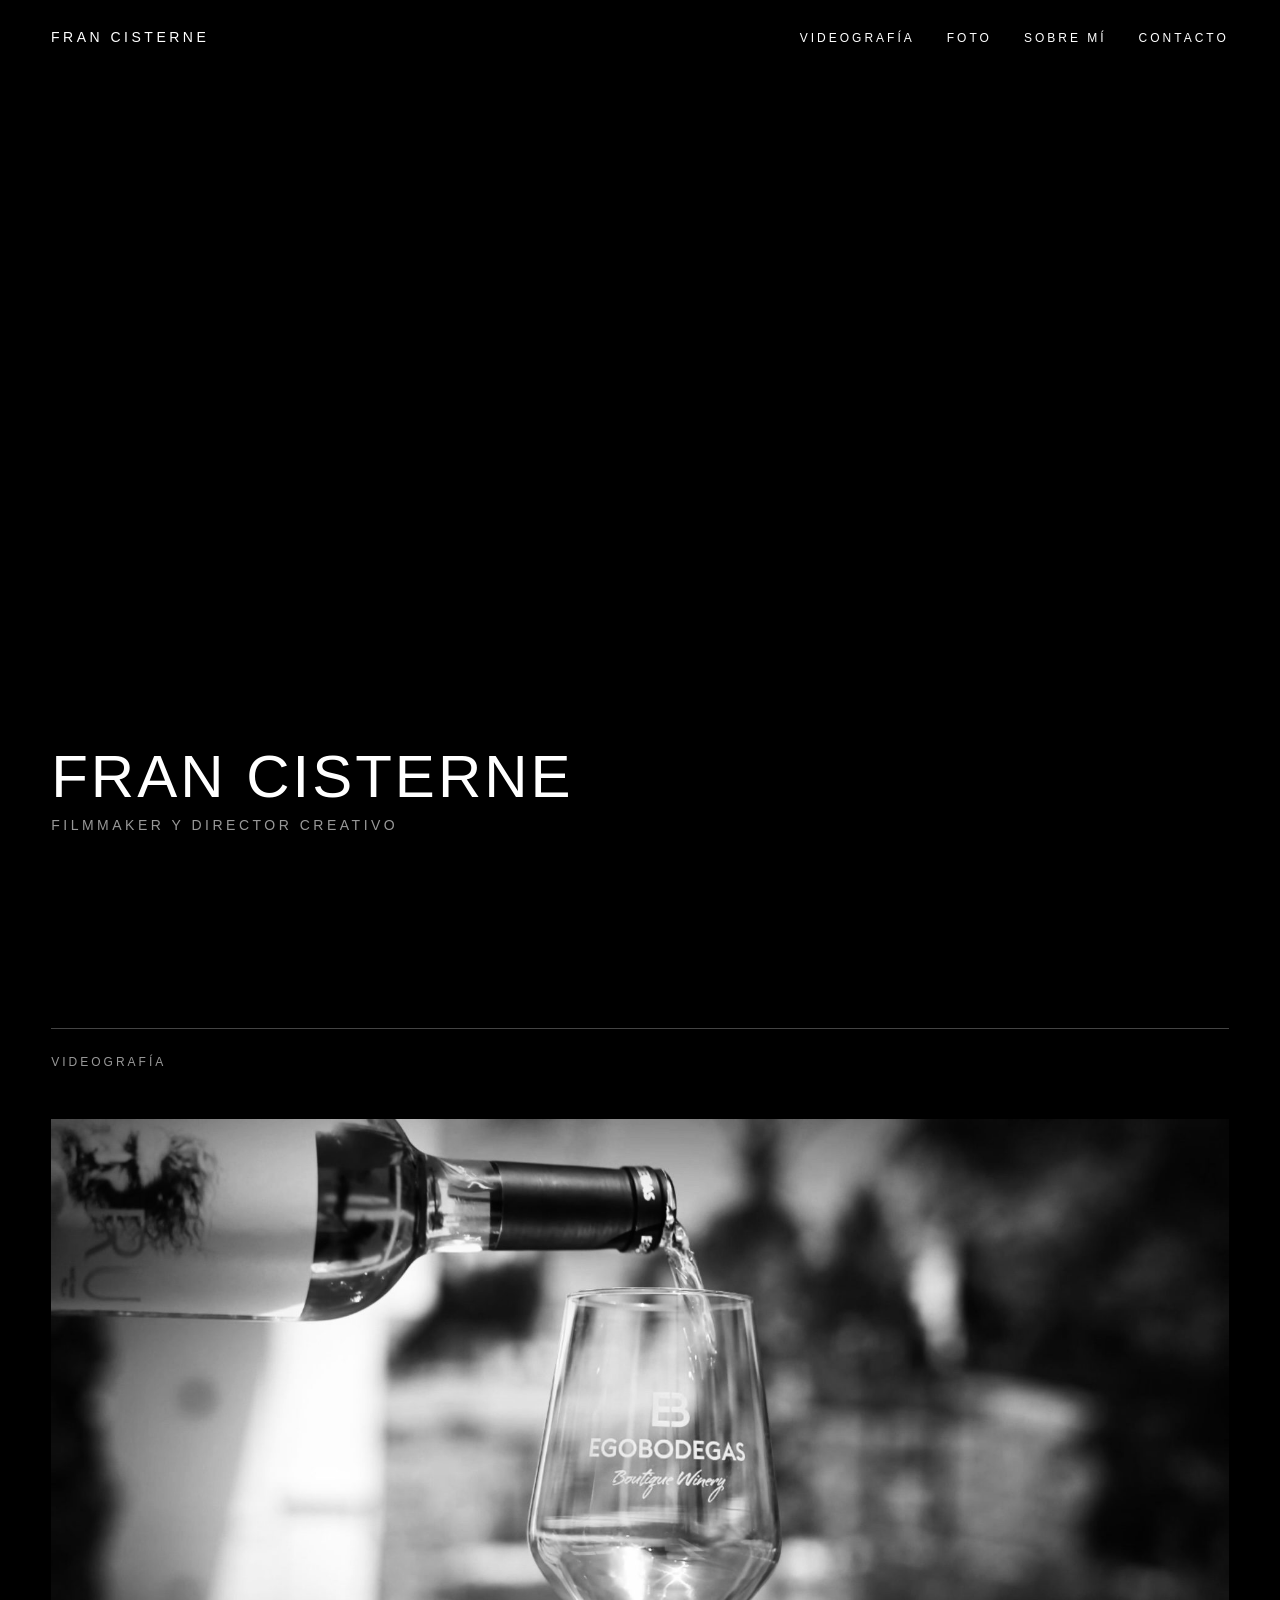
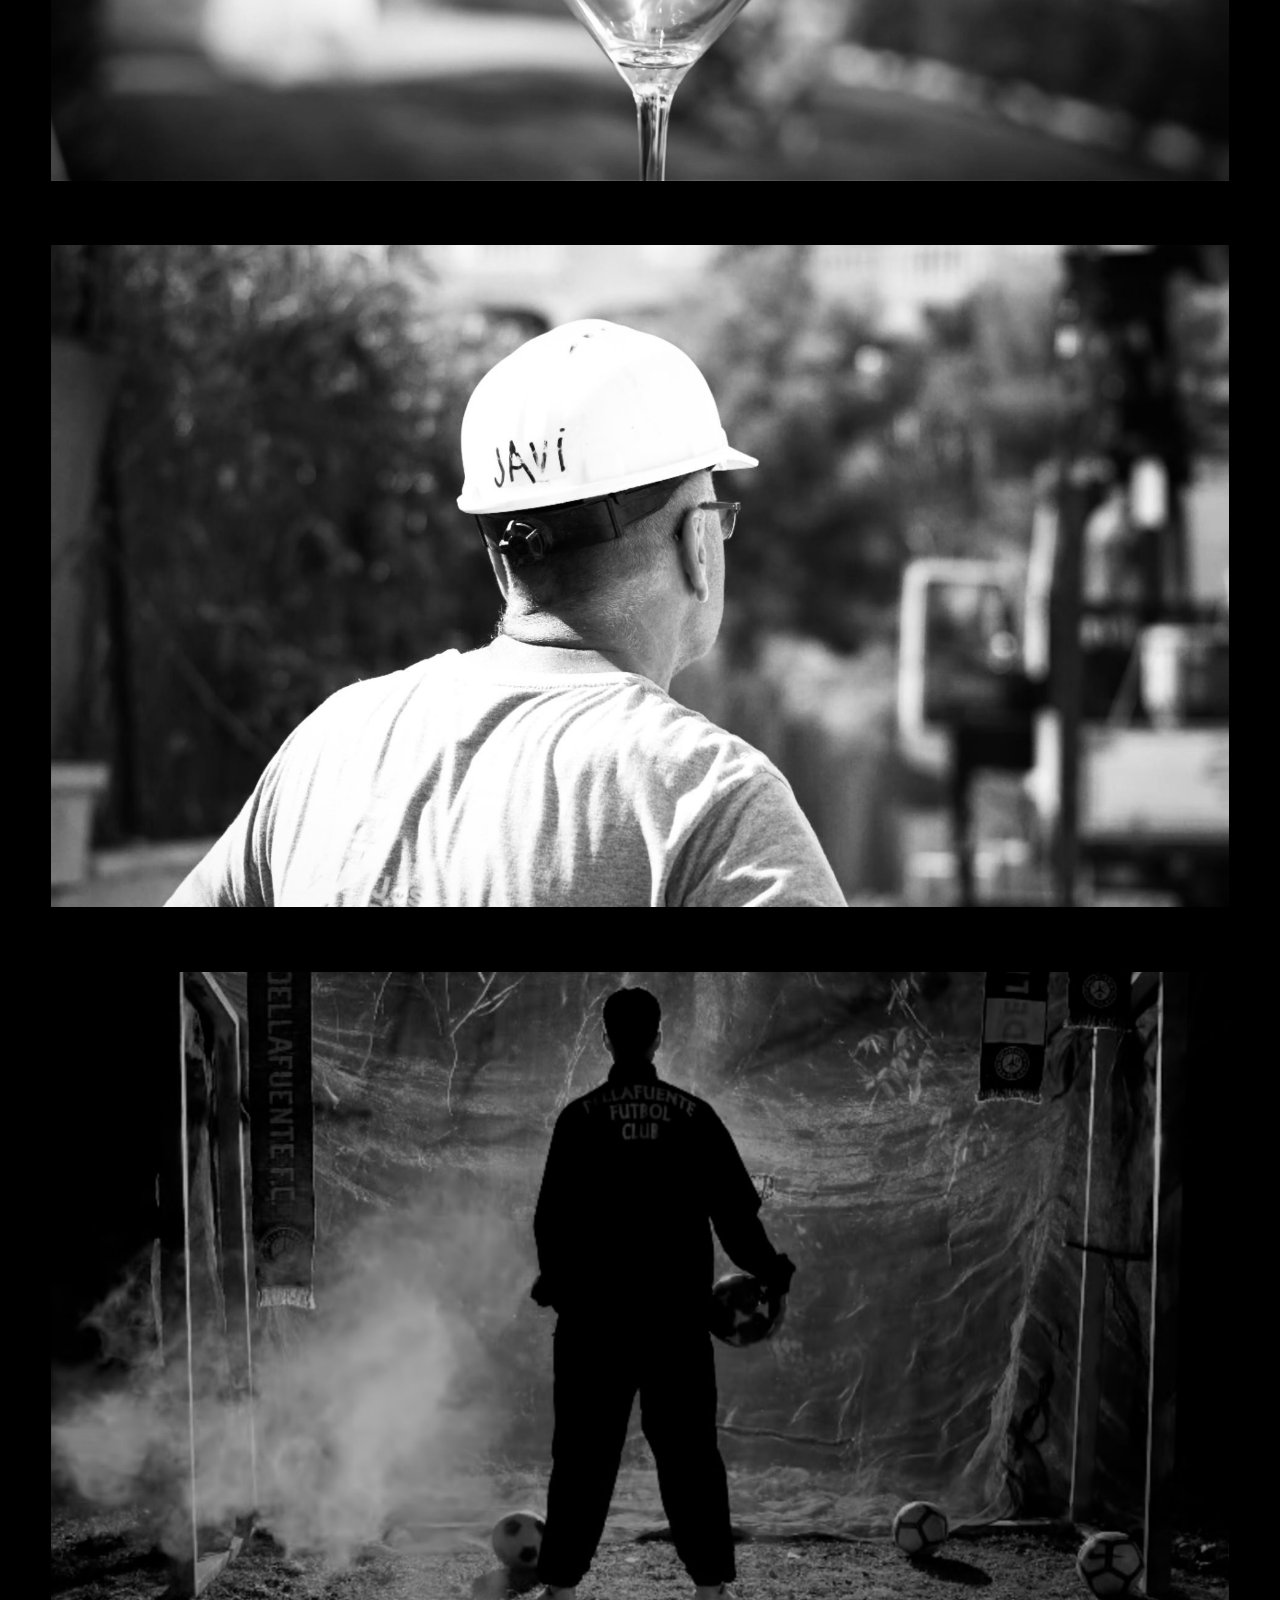
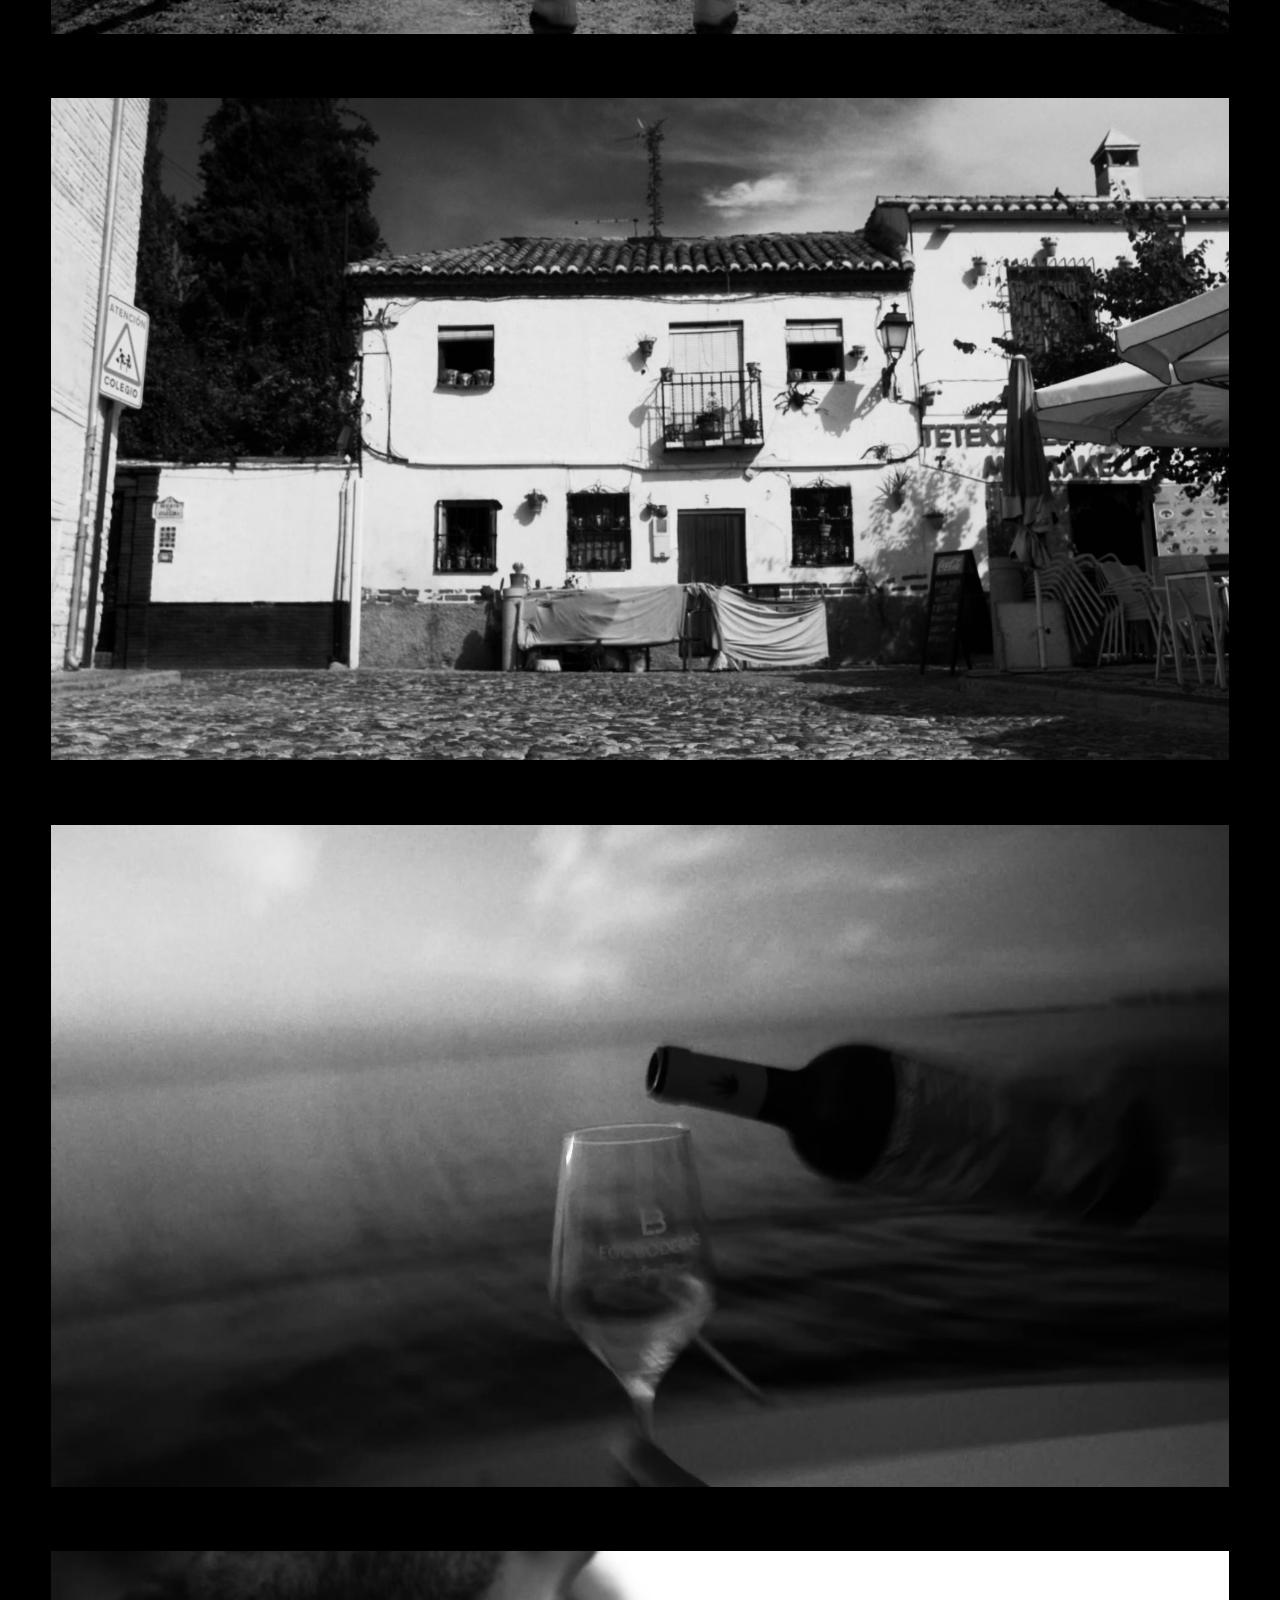
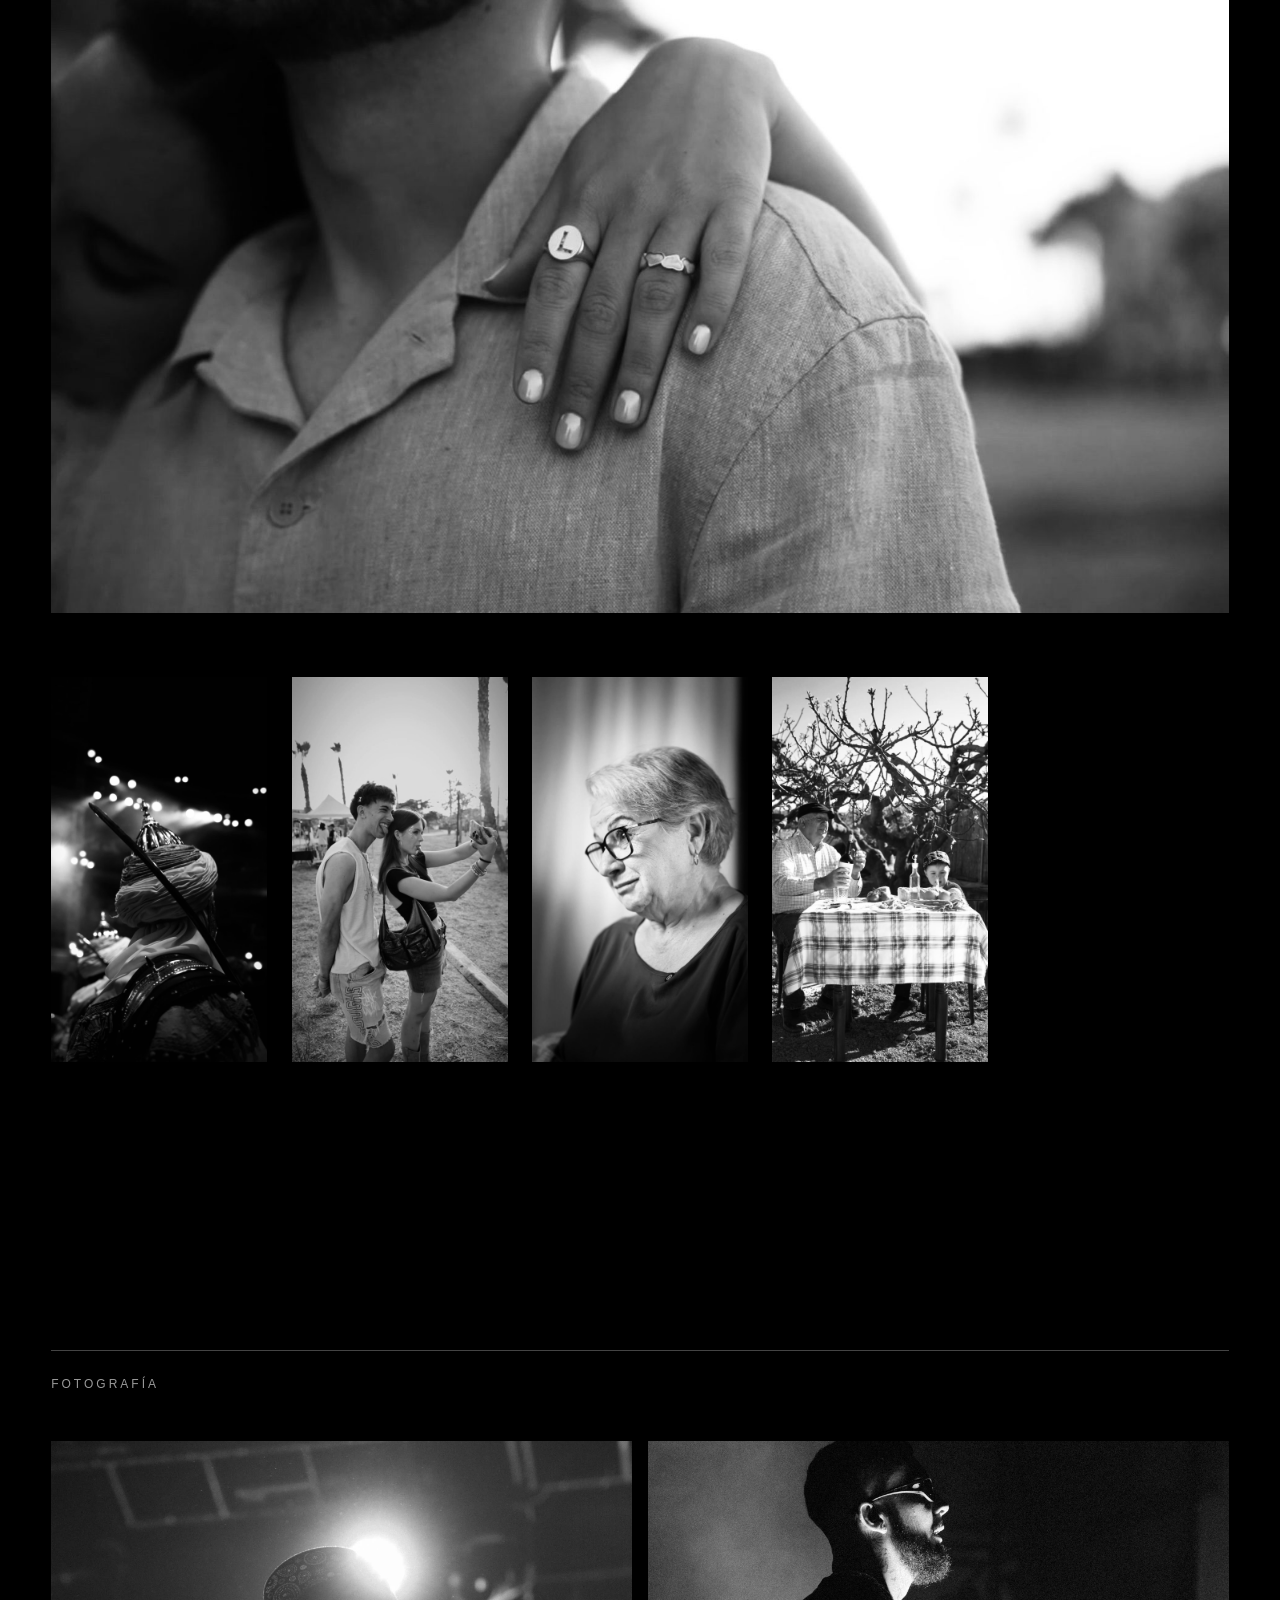
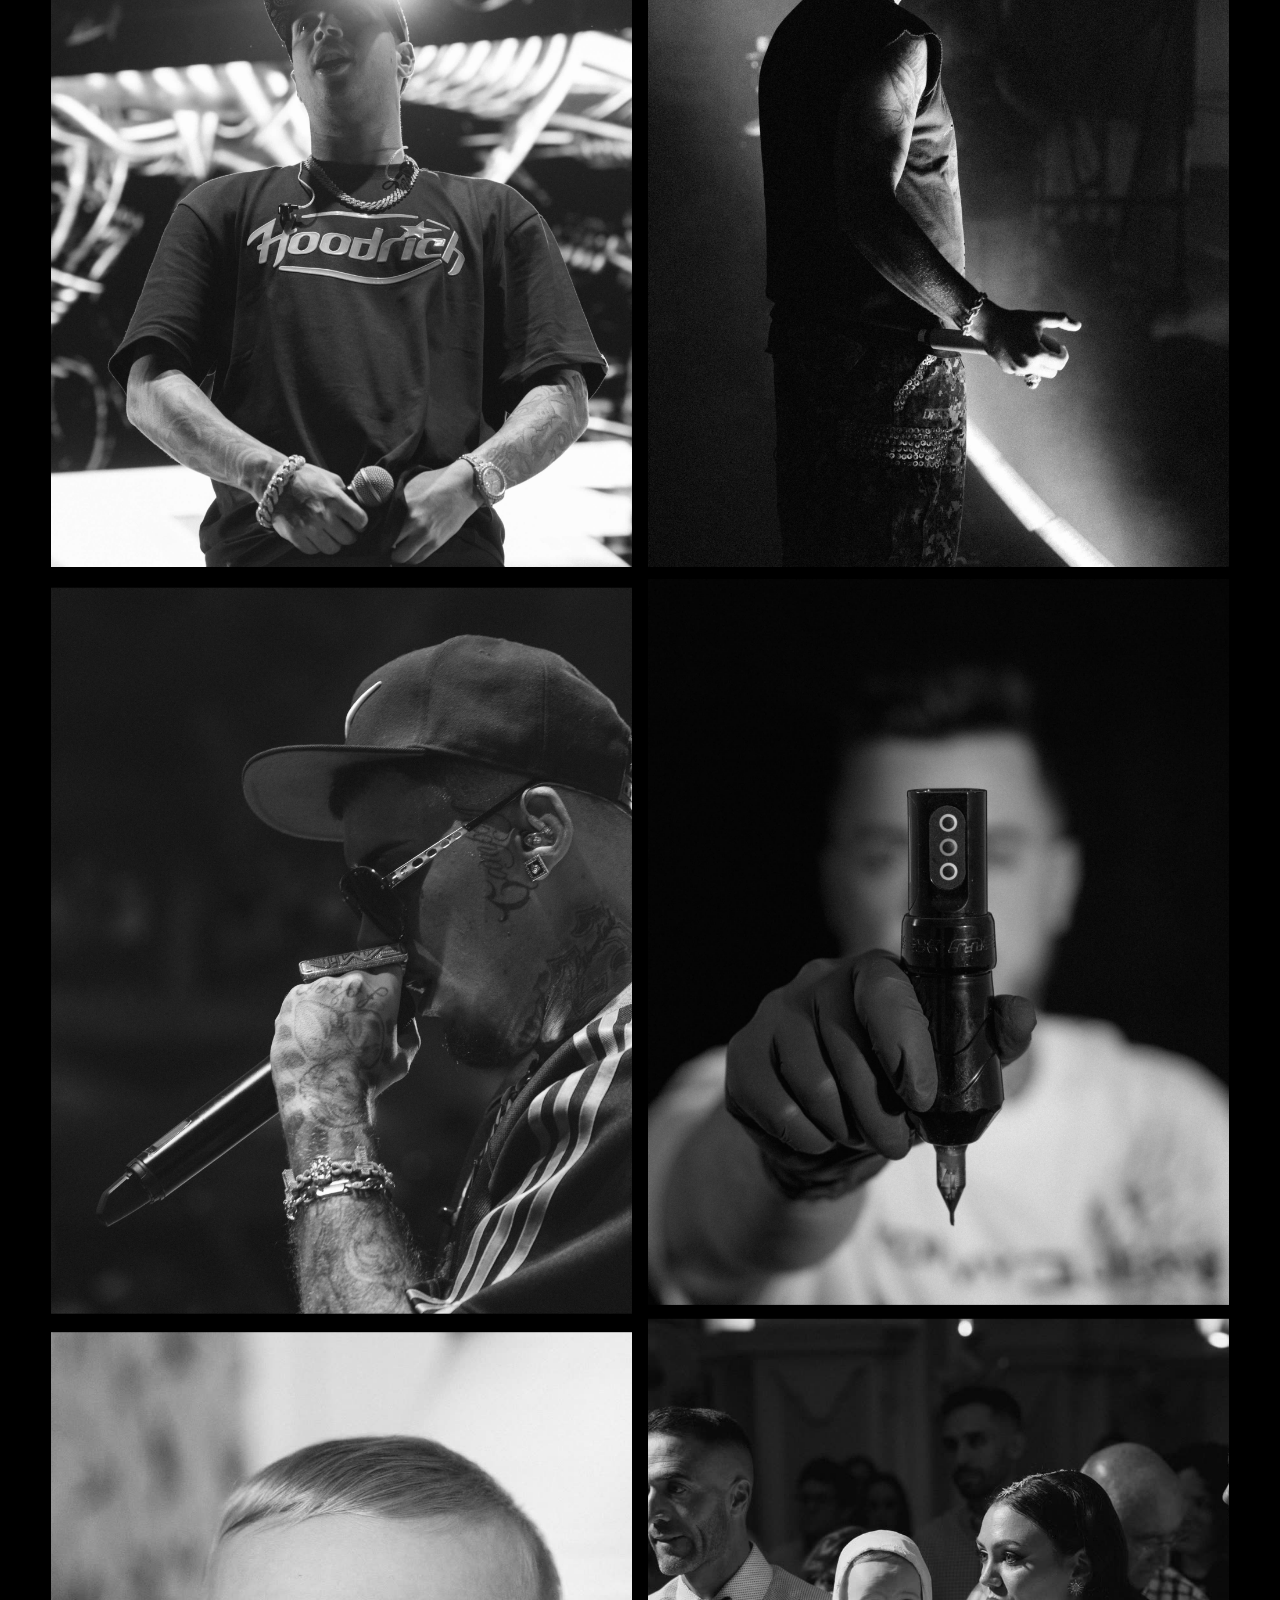
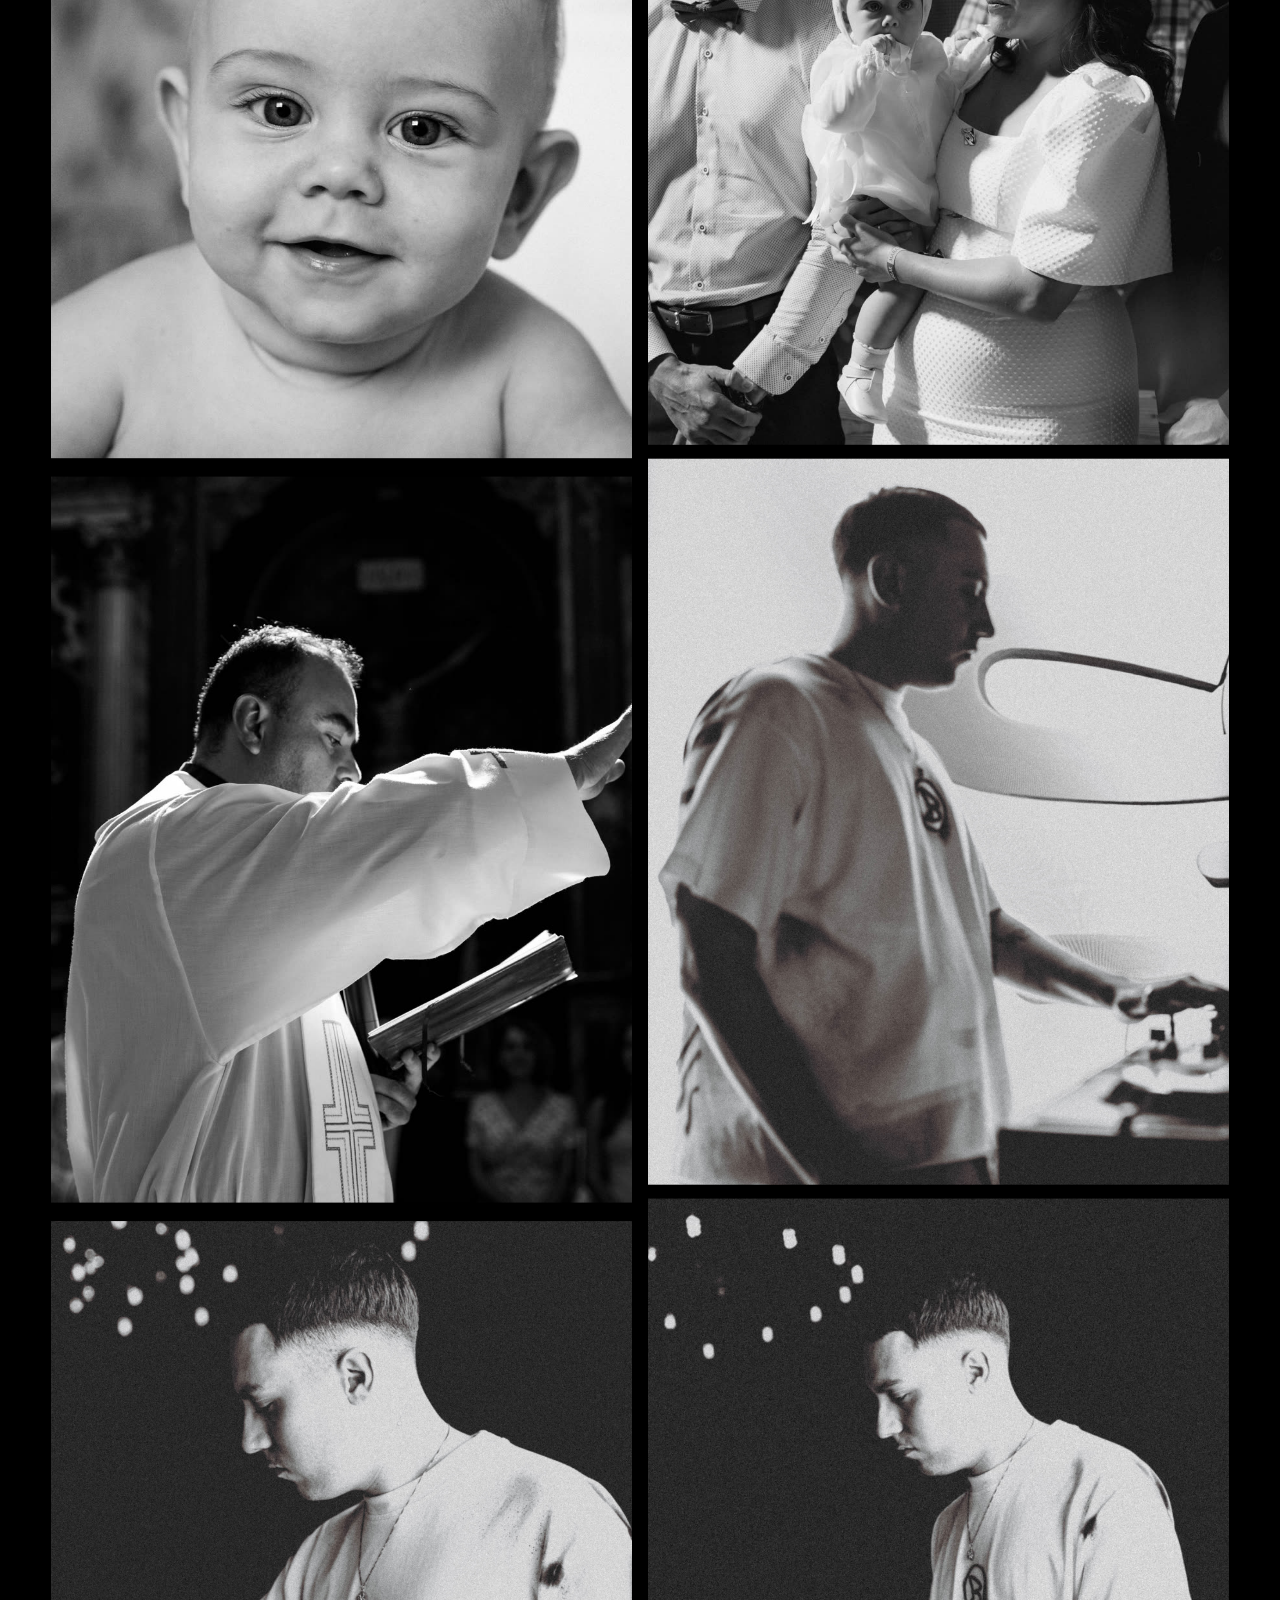
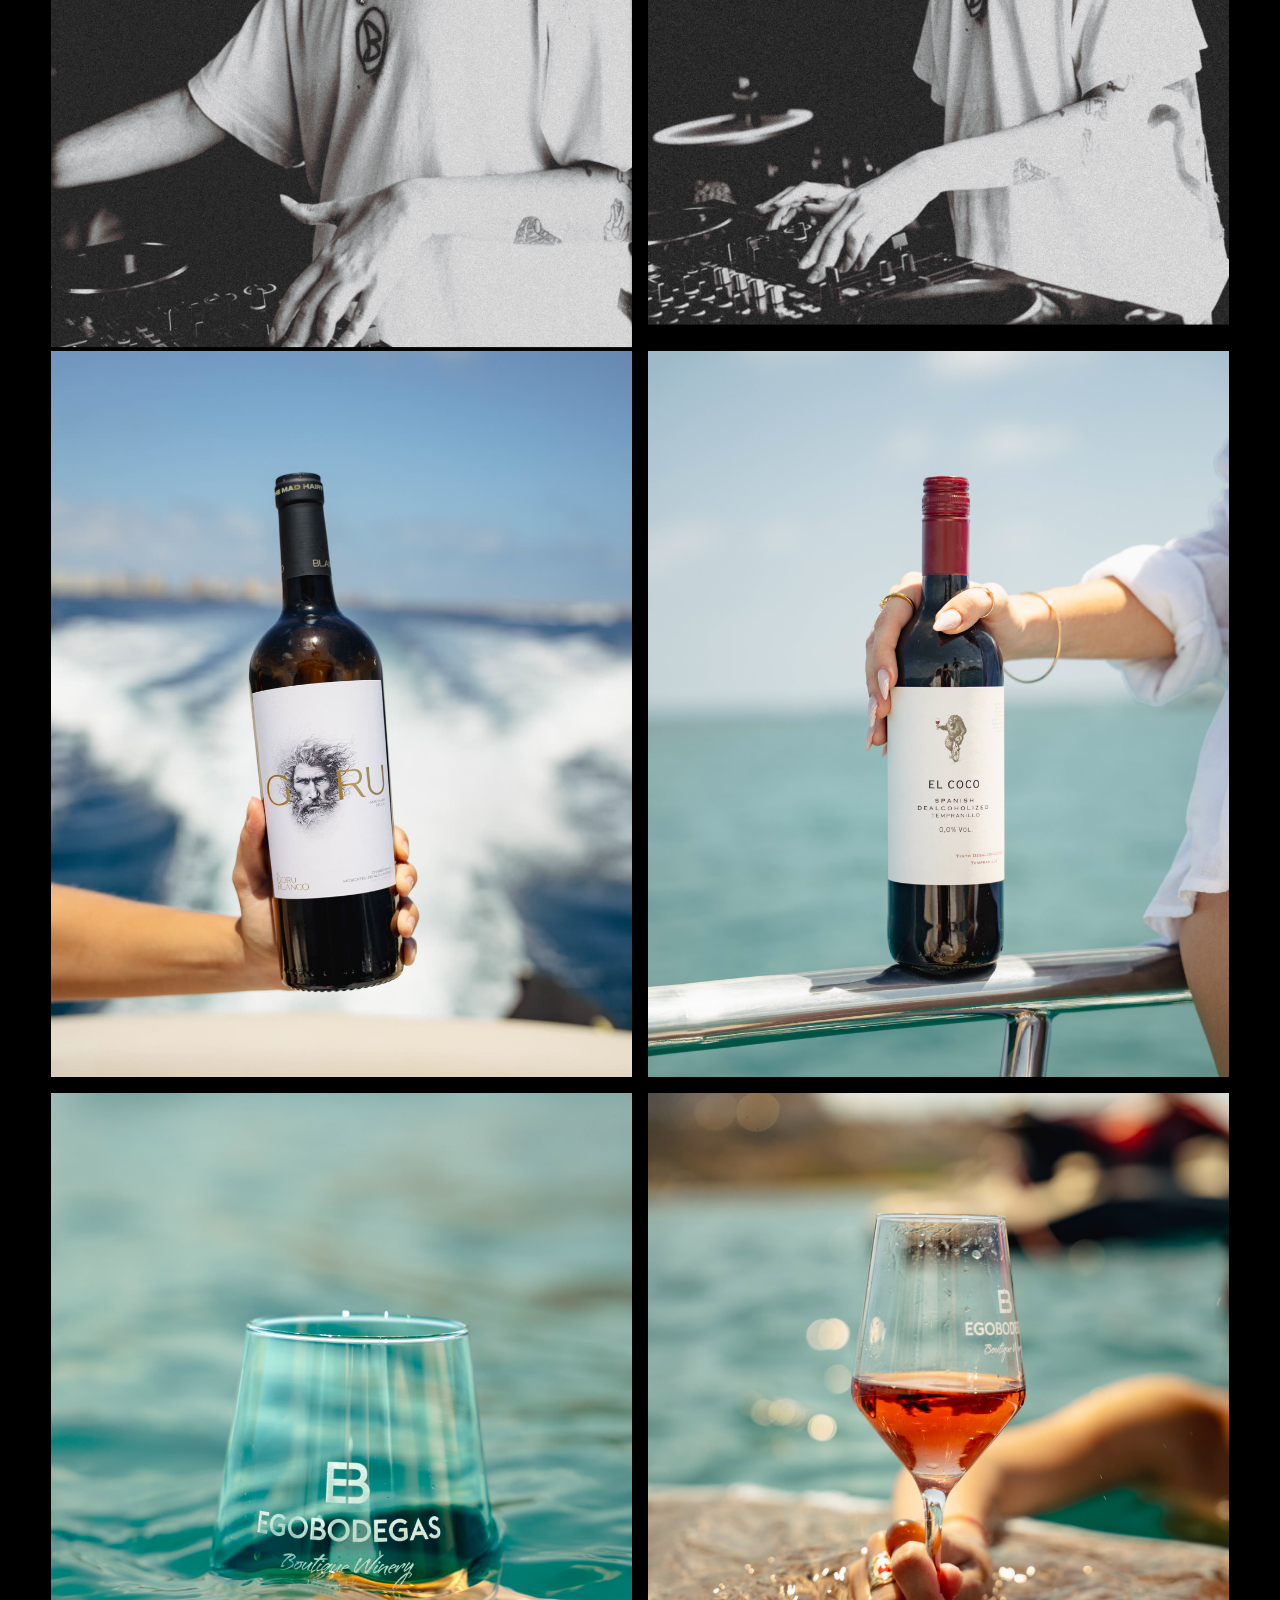
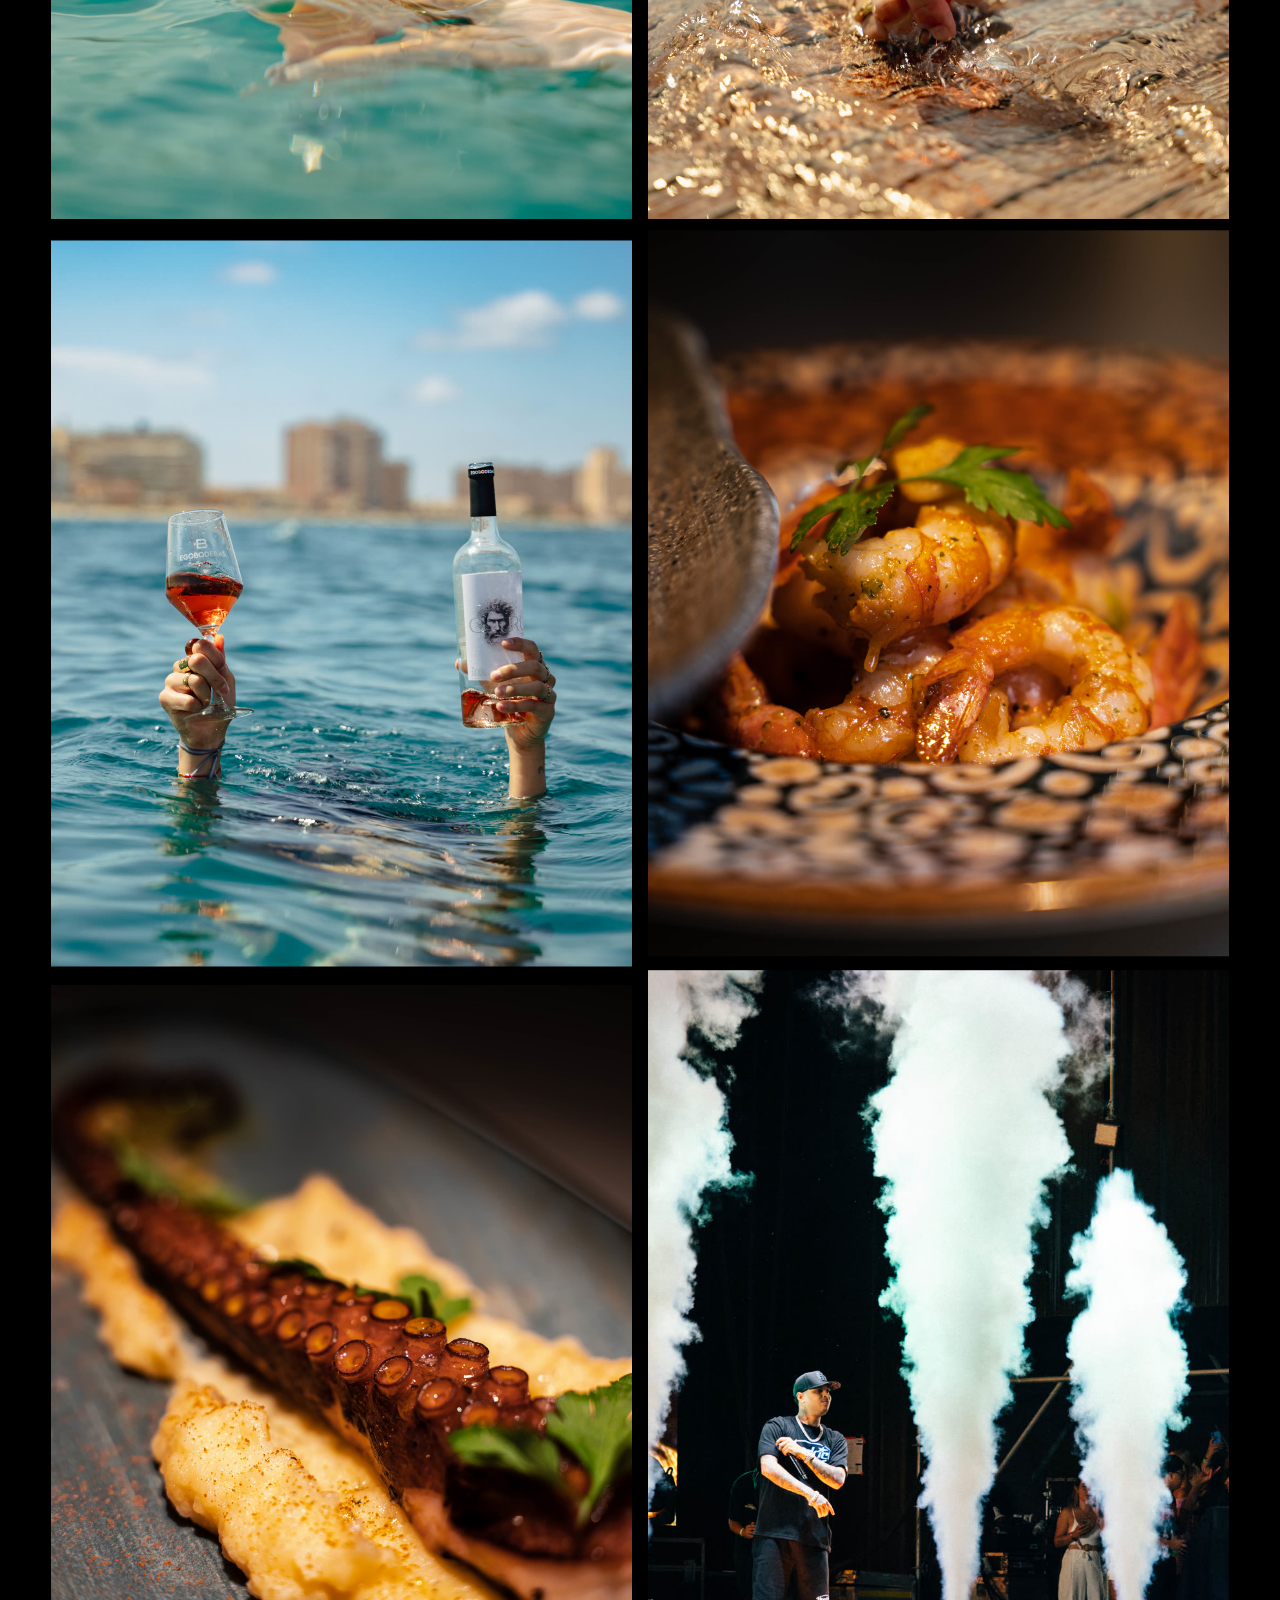
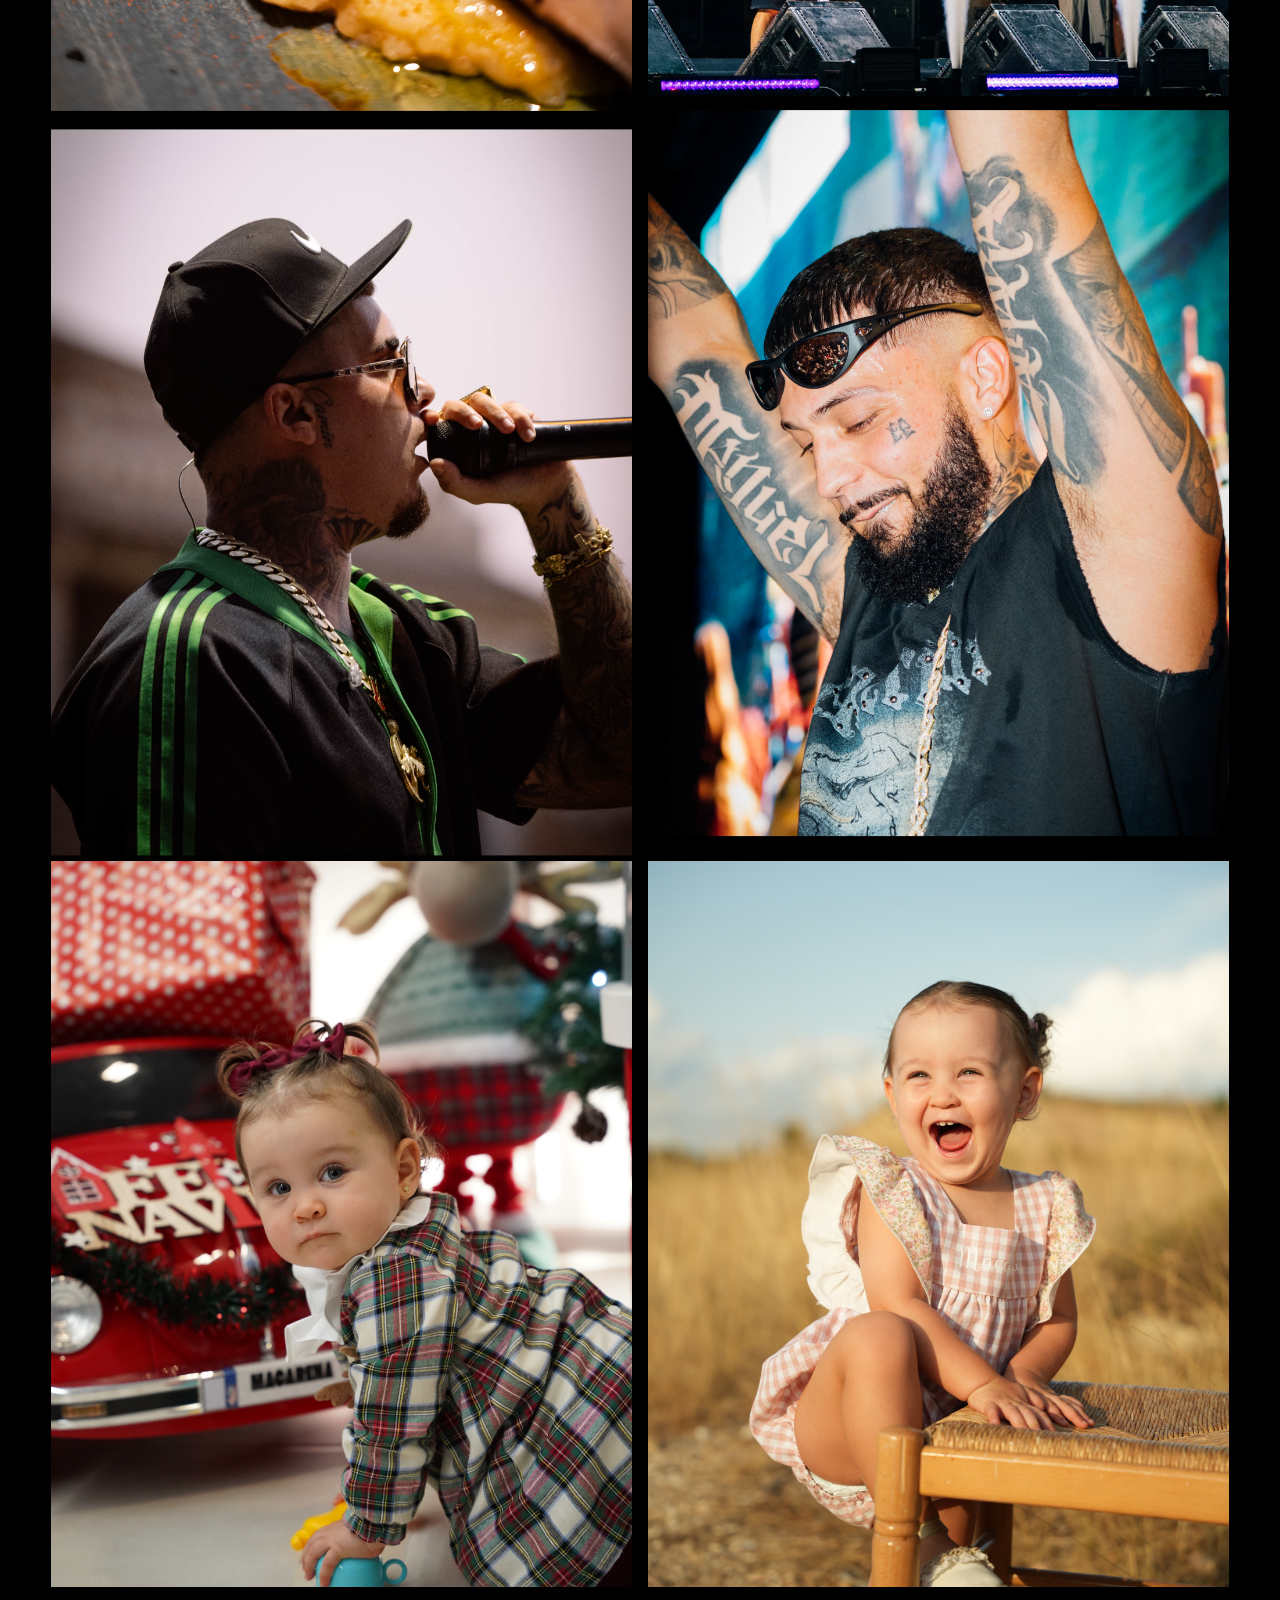
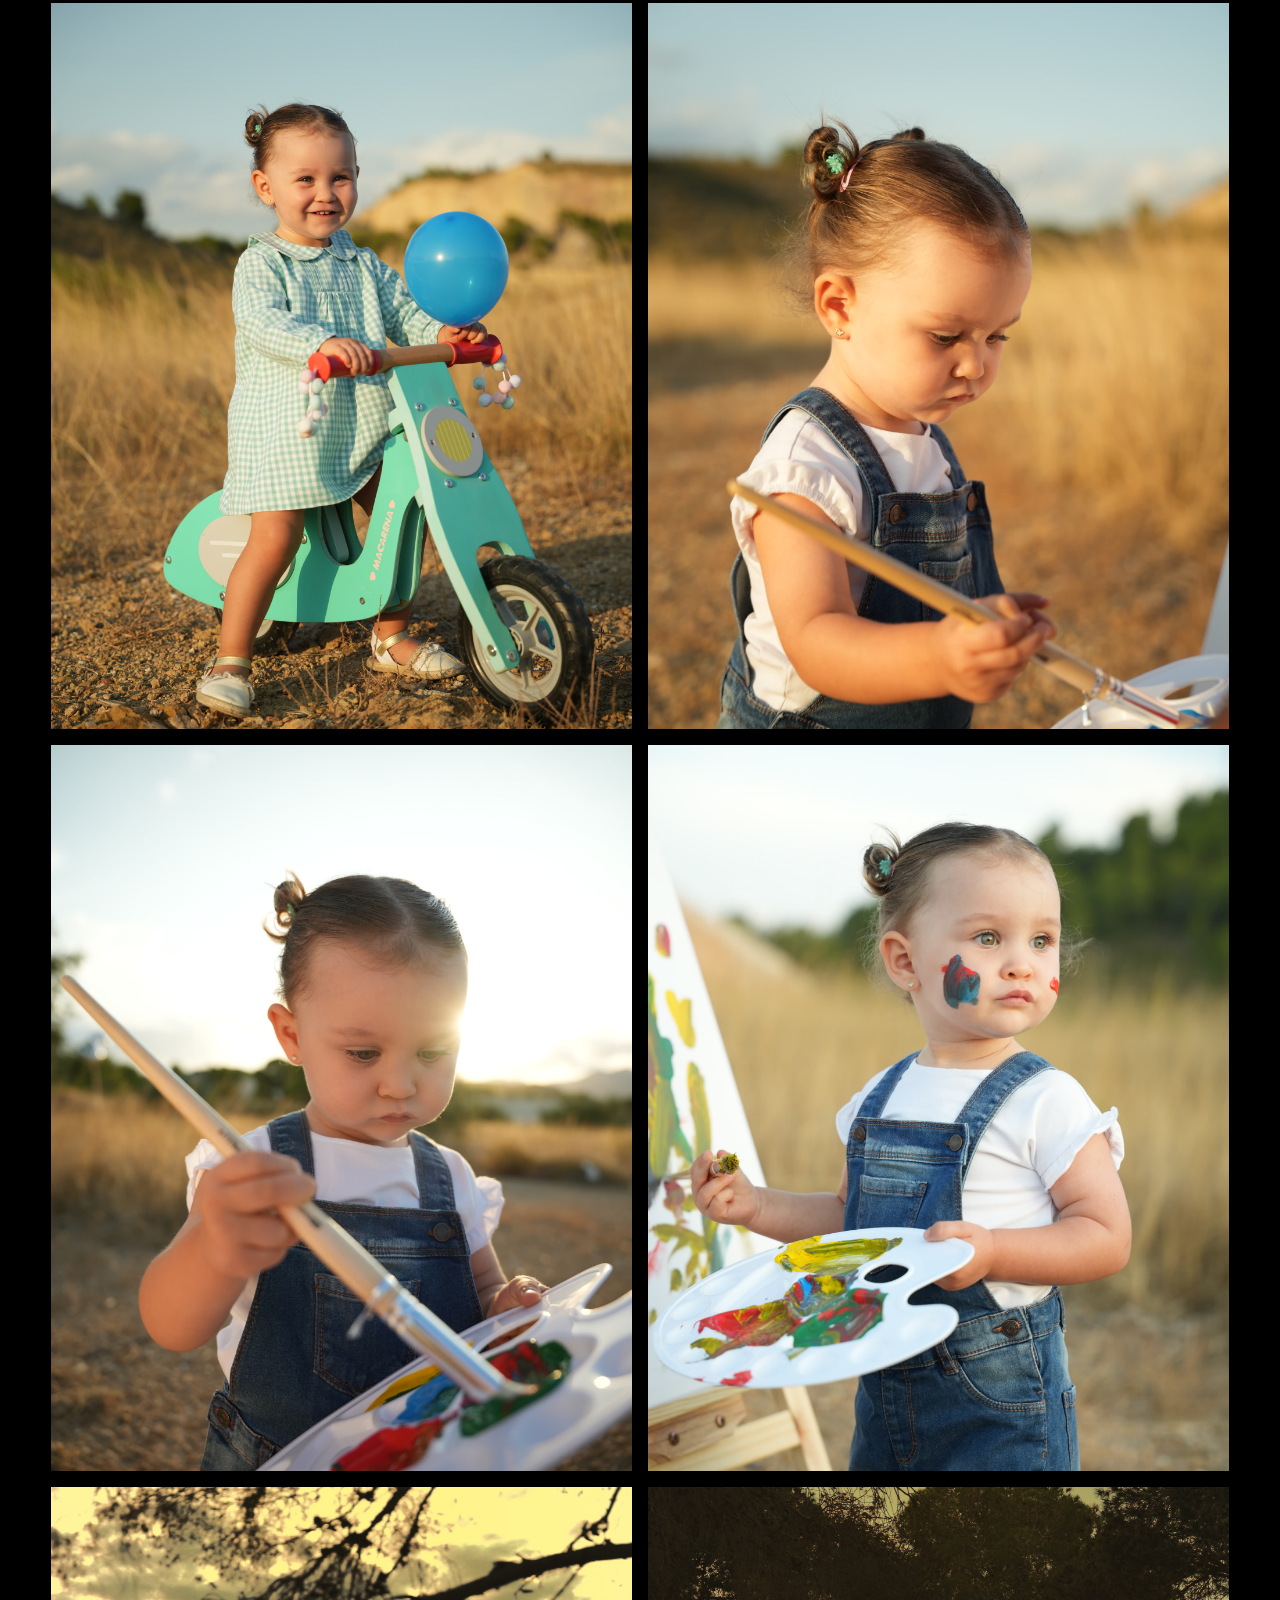
==== commit 05f4f8ee: "fix: video titles & order, drop yoga vertical, photo lightbox, nav/layout fixes (MOLI-59) - brand-on" ====
--- a/index.html
+++ b/index.html
@@ -78,7 +78,7 @@
 <body>
   <header class="nav" role="banner">
     <a class="nav__logo" href="index.html" aria-label="Fran Cisterne — inicio">
-      <svg viewBox="0 0 360 24" xmlns="http://www.w3.org/2000/svg" aria-hidden="true">
+      <svg viewBox="0 0 172 24" width="172" height="24" xmlns="http://www.w3.org/2000/svg" aria-hidden="true">
         <text x="0" y="18" class="logo__text">FRAN CISTERNE</text>
       </svg>
     </a>
@@ -92,7 +92,7 @@
   <main id="top">
 
     <!-- HERO — Granada 2026 (reel.mp4 kept on disk, unused here) -->
-    <section class="hero" aria-label="Granada 2026: Jaleo">
+    <section class="hero" aria-label="Granada">
       <video class="hero__video" autoplay muted playsinline loop preload="metadata">
         <source src="assets/videos/horizontal/granada-2026-jaleo.mp4" type="video/mp4" />
       </video>
@@ -109,7 +109,7 @@
       <div class="work-group" id="horizontal">
         <ol class="work-list">
           <li class="work-item">
-            <a href="projects.html?project=campana-ego-vino-verano" class="work-item__link" aria-label="Campaña de Verano Ego Bodegas">
+            <a href="projects.html?project=campana-ego-vino-verano" class="work-item__link" aria-label="Ego Bodegas">
               <div class="work-item__thumb">
                 <video class="work-item__video" muted playsinline loop preload="none" poster="assets/videos/horizontal/campana-ego-vino-verano.jpg">
                   <source src="assets/videos/horizontal/campana-ego-vino-verano.mp4" type="video/mp4" />
@@ -118,7 +118,34 @@
             </a>
           </li>
           <li class="work-item">
-            <a href="projects.html?project=campana-verano-ego-barco" class="work-item__link" aria-label="Campaña de Verano Ego Bodegas">
+            <a href="projects.html?project=elysium-corporativo-obra" class="work-item__link" aria-label="Elysium">
+              <div class="work-item__thumb">
+                <video class="work-item__video" muted playsinline loop preload="none" poster="assets/videos/horizontal/elysium-corporativo-obra.jpg">
+                  <source src="assets/videos/horizontal/elysium-corporativo-obra.mp4" type="video/mp4" />
+                </video>
+              </div>
+            </a>
+          </li>
+          <li class="work-item work-item--contain">
+            <a href="projects.html?project=tracksuit-dlfc-24-25" class="work-item__link" aria-label="De la Fuente FC Fútbol Club">
+              <div class="work-item__thumb">
+                <video class="work-item__video" muted playsinline loop preload="none" poster="assets/videos/horizontal/tracksuit-dlfc-24-25.jpg">
+                  <source src="assets/videos/horizontal/tracksuit-dlfc-24-25.mp4" type="video/mp4" />
+                </video>
+              </div>
+            </a>
+          </li>
+          <li class="work-item">
+            <a href="projects.html?project=granada-2026-jaleo" class="work-item__link" aria-label="Granada">
+              <div class="work-item__thumb">
+                <video class="work-item__video" muted playsinline loop preload="none" poster="assets/videos/horizontal/granada-2026-jaleo.jpg">
+                  <source src="assets/videos/horizontal/granada-2026-jaleo.mp4" type="video/mp4" />
+                </video>
+              </div>
+            </a>
+          </li>
+          <li class="work-item">
+            <a href="projects.html?project=campana-verano-ego-barco" class="work-item__link" aria-label="Ego Bodegas">
               <div class="work-item__thumb">
                 <video class="work-item__video" muted playsinline loop preload="none" poster="assets/videos/horizontal/campana-verano-ego-barco.jpg">
                   <source src="assets/videos/horizontal/campana-verano-ego-barco.mp4" type="video/mp4" />
@@ -126,35 +153,8 @@
               </div>
             </a>
           </li>
-          <li class="work-item work-item--contain">
-            <a href="projects.html?project=tracksuit-dlfc-24-25" class="work-item__link" aria-label="Presentación Chándal de la Fuente Fútbol Club">
-              <div class="work-item__thumb">
-                <video class="work-item__video" muted playsinline loop preload="none" poster="assets/videos/horizontal/tracksuit-dlfc-24-25.jpg">
-                  <source src="assets/videos/horizontal/tracksuit-dlfc-24-25.mp4" type="video/mp4" />
-                </video>
-              </div>
-            </a>
-          </li>
-          <li class="work-item">
-            <a href="projects.html?project=granada-2026-jaleo" class="work-item__link" aria-label="Granada 2026: Jaleo">
-              <div class="work-item__thumb">
-                <video class="work-item__video" muted playsinline loop preload="none" poster="assets/videos/horizontal/granada-2026-jaleo.jpg">
-                  <source src="assets/videos/horizontal/granada-2026-jaleo.mp4" type="video/mp4" />
-                </video>
-              </div>
-            </a>
-          </li>
-          <li class="work-item">
-            <a href="projects.html?project=elysium-corporativo-obra" class="work-item__link" aria-label="Corporativo Elysium">
-              <div class="work-item__thumb">
-                <video class="work-item__video" muted playsinline loop preload="none" poster="assets/videos/horizontal/elysium-corporativo-obra.jpg">
-                  <source src="assets/videos/horizontal/elysium-corporativo-obra.mp4" type="video/mp4" />
-                </video>
-              </div>
-            </a>
-          </li>
-          <li class="work-item">
-            <a href="projects.html?project=laura-y-daniel" class="work-item__link" aria-label="Prewedding Laura y Daniel">
+          <li class="work-item">
+            <a href="projects.html?project=laura-y-daniel" class="work-item__link" aria-label="Preboda">
               <div class="work-item__thumb">
                 <video class="work-item__video" muted playsinline loop preload="none" poster="assets/videos/horizontal/laura-y-daniel.jpg">
                   <source src="assets/videos/horizontal/laura-y-daniel.mp4" type="video/mp4" />
@@ -172,15 +172,6 @@
               <div class="work-item__thumb">
                 <video class="work-item__video" muted playsinline loop preload="none" poster="assets/videos/vertical/gala-eleccion-abanderadas-2026.jpg">
                   <source src="assets/videos/vertical/gala-eleccion-abanderadas-2026.mp4" type="video/mp4" />
-                </video>
-              </div>
-            </a>
-          </li>
-          <li class="work-item">
-            <a href="projects.html?project=madewithcalma-x-egobodegas" class="work-item__link" aria-label="Made with Calma X Ego Bodegas">
-              <div class="work-item__thumb">
-                <video class="work-item__video" muted playsinline loop preload="none" poster="assets/videos/vertical/madewithcalma-x-egobodegas.jpg">
-                  <source src="assets/videos/vertical/madewithcalma-x-egobodegas.mp4" type="video/mp4" />
                 </video>
               </div>
             </a>
@@ -224,100 +215,150 @@
       <div class="photo-grid">
         <!-- Orden: fotos en blanco y negro primero, color despues. Criterio: saturacion media HSV < 5% (12.75/255) medida con PIL. Orden relativo original preservado dentro de cada grupo. -->
         <figure class="photo-card">
-          <img class="photo-card__img" src="assets/photos/ola-fest-2025/01.jpg" alt="Artista en el escenario, blanco y negro · Ola Fest 2025" loading="lazy" />
-        </figure>
-        <figure class="photo-card">
-          <img class="photo-card__img" src="assets/photos/ola-fest-2025/03.jpg" alt="Directo en Ola Fest 2025" loading="lazy" />
-        </figure>
-        <figure class="photo-card">
-          <img class="photo-card__img" src="assets/photos/camin/02.jpg" alt="Directo de Camin" loading="lazy" />
-        </figure>
-        <figure class="photo-card">
-          <img class="photo-card__img" src="assets/photos/juanma/01.jpg" alt="Retrato en blanco y negro con máquina de tatuar · Juanma" loading="lazy" />
-        </figure>
-        <figure class="photo-card">
-          <img class="photo-card__img" src="assets/photos/bautizo-gabriel/01.jpg" alt="Retrato en blanco y negro de un bebé · Bautizo Gabriel" loading="lazy" />
-        </figure>
-        <figure class="photo-card">
-          <img class="photo-card__img" src="assets/photos/bautizo-gabriel/02.jpg" alt="Familia durante la ceremonia · Bautizo Gabriel" loading="lazy" />
-        </figure>
-        <figure class="photo-card">
-          <img class="photo-card__img" src="assets/photos/bautizo-gabriel/03.jpg" alt="Bautizo Gabriel" loading="lazy" />
-        </figure>
-        <figure class="photo-card">
-          <img class="photo-card__img" src="assets/photos/juanky-dj-odiseo/01.jpg" alt="DJ en cabina · Juanky DJ Odiseo" loading="lazy" />
-        </figure>
-        <figure class="photo-card">
-          <img class="photo-card__img" src="assets/photos/juanky-dj-odiseo/02.jpg" alt="Sesión de Juanky DJ Odiseo" loading="lazy" />
-        </figure>
-        <figure class="photo-card">
-          <img class="photo-card__img" src="assets/photos/juanky-dj-odiseo/03.jpg" alt="Sesión de Juanky DJ Odiseo" loading="lazy" />
-        </figure>
-        <figure class="photo-card">
-          <img class="photo-card__img" src="assets/photos/ego-barco/01.jpg" alt="Botella de vino blanco frente a la estela de un barco · Ego Barco" loading="lazy" />
-        </figure>
-        <figure class="photo-card">
-          <img class="photo-card__img" src="assets/photos/ego-barco/02.jpg" alt="Fotografía de la campaña Ego Barco" loading="lazy" />
-        </figure>
-        <figure class="photo-card">
-          <img class="photo-card__img" src="assets/photos/ego-barco/03.jpg" alt="Fotografía de la campaña Ego Barco" loading="lazy" />
-        </figure>
-        <figure class="photo-card">
-          <img class="photo-card__img" src="assets/photos/ego-barco/04.jpg" alt="Copa de vino de Ego Bodegas sobre el agua · Ego Barco" loading="lazy" />
-        </figure>
-        <figure class="photo-card">
-          <img class="photo-card__img" src="assets/photos/ego-barco/05.jpg" alt="Fotografía de la campaña Ego Barco" loading="lazy" />
-        </figure>
-        <figure class="photo-card">
-          <img class="photo-card__img" src="assets/photos/bangalore-lorca/01.jpg" alt="Plato de gambas en Bangalore Lorca" loading="lazy" />
-        </figure>
-        <figure class="photo-card">
-          <img class="photo-card__img" src="assets/photos/bangalore-lorca/02.jpg" alt="Pulpo sobre crema en Bangalore Lorca" loading="lazy" />
-        </figure>
-        <figure class="photo-card">
-          <img class="photo-card__img" src="assets/photos/ola-fest-2025/02.jpg" alt="Directo en Ola Fest 2025" loading="lazy" />
-        </figure>
-        <figure class="photo-card">
-          <img class="photo-card__img" src="assets/photos/camin/01.jpg" alt="Artista cantando con micrófono · Camin" loading="lazy" />
-        </figure>
-        <figure class="photo-card">
-          <img class="photo-card__img" src="assets/photos/jc-reyes/01.jpg" alt="Artista en el escenario · JC Reyes" loading="lazy" />
-        </figure>
-        <figure class="photo-card">
-          <img class="photo-card__img" src="assets/photos/retrato/01.jpg" alt="Retrato de una niña en Navidad" loading="lazy" />
-        </figure>
-        <figure class="photo-card">
-          <img class="photo-card__img" src="assets/photos/retrato/02.jpg" alt="Niña riendo al aire libre · Retrato" loading="lazy" />
-        </figure>
-        <figure class="photo-card">
-          <img class="photo-card__img" src="assets/photos/retrato/03.jpg" alt="Retrato" loading="lazy" />
-        </figure>
-        <figure class="photo-card">
-          <img class="photo-card__img" src="assets/photos/retrato/04.jpg" alt="Retrato" loading="lazy" />
-        </figure>
-        <figure class="photo-card">
-          <img class="photo-card__img" src="assets/photos/retrato/05.jpg" alt="Retrato" loading="lazy" />
-        </figure>
-        <figure class="photo-card">
-          <img class="photo-card__img" src="assets/photos/retrato/06.jpg" alt="Retrato" loading="lazy" />
-        </figure>
-        <figure class="photo-card">
-          <img class="photo-card__img" src="assets/photos/paisaje/01.jpg" alt="Silueta frente a una ciudad iluminada al atardecer" loading="lazy" />
-        </figure>
-        <figure class="photo-card">
-          <img class="photo-card__img" src="assets/photos/paisaje/02.jpg" alt="Persona sentada entre pinos al atardecer" loading="lazy" />
+          <button class="photo-card__trigger" type="button" aria-label="Ampliar foto: Artista en el escenario, blanco y negro · Ola Fest 2025">
+            <img class="photo-card__img" src="assets/photos/ola-fest-2025/01.jpg" alt="Artista en el escenario, blanco y negro · Ola Fest 2025" loading="lazy" />
+          </button>
+        </figure>
+        <figure class="photo-card">
+          <button class="photo-card__trigger" type="button" aria-label="Ampliar foto: Directo en Ola Fest 2025">
+            <img class="photo-card__img" src="assets/photos/ola-fest-2025/03.jpg" alt="Directo en Ola Fest 2025" loading="lazy" />
+          </button>
+        </figure>
+        <figure class="photo-card">
+          <button class="photo-card__trigger" type="button" aria-label="Ampliar foto: Directo de Camin">
+            <img class="photo-card__img" src="assets/photos/camin/02.jpg" alt="Directo de Camin" loading="lazy" />
+          </button>
+        </figure>
+        <figure class="photo-card">
+          <button class="photo-card__trigger" type="button" aria-label="Ampliar foto: Retrato en blanco y negro con máquina de tatuar · Juanma">
+            <img class="photo-card__img" src="assets/photos/juanma/01.jpg" alt="Retrato en blanco y negro con máquina de tatuar · Juanma" loading="lazy" />
+          </button>
+        </figure>
+        <figure class="photo-card">
+          <button class="photo-card__trigger" type="button" aria-label="Ampliar foto: Retrato en blanco y negro de un bebé · Bautizo Gabriel">
+            <img class="photo-card__img" src="assets/photos/bautizo-gabriel/01.jpg" alt="Retrato en blanco y negro de un bebé · Bautizo Gabriel" loading="lazy" />
+          </button>
+        </figure>
+        <figure class="photo-card">
+          <button class="photo-card__trigger" type="button" aria-label="Ampliar foto: Familia durante la ceremonia · Bautizo Gabriel">
+            <img class="photo-card__img" src="assets/photos/bautizo-gabriel/02.jpg" alt="Familia durante la ceremonia · Bautizo Gabriel" loading="lazy" />
+          </button>
+        </figure>
+        <figure class="photo-card">
+          <button class="photo-card__trigger" type="button" aria-label="Ampliar foto: Bautizo Gabriel">
+            <img class="photo-card__img" src="assets/photos/bautizo-gabriel/03.jpg" alt="Bautizo Gabriel" loading="lazy" />
+          </button>
+        </figure>
+        <figure class="photo-card">
+          <button class="photo-card__trigger" type="button" aria-label="Ampliar foto: DJ en cabina · Juanky DJ Odiseo">
+            <img class="photo-card__img" src="assets/photos/juanky-dj-odiseo/01.jpg" alt="DJ en cabina · Juanky DJ Odiseo" loading="lazy" />
+          </button>
+        </figure>
+        <figure class="photo-card">
+          <button class="photo-card__trigger" type="button" aria-label="Ampliar foto: Sesión de Juanky DJ Odiseo">
+            <img class="photo-card__img" src="assets/photos/juanky-dj-odiseo/02.jpg" alt="Sesión de Juanky DJ Odiseo" loading="lazy" />
+          </button>
+        </figure>
+        <figure class="photo-card">
+          <button class="photo-card__trigger" type="button" aria-label="Ampliar foto: Sesión de Juanky DJ Odiseo">
+            <img class="photo-card__img" src="assets/photos/juanky-dj-odiseo/03.jpg" alt="Sesión de Juanky DJ Odiseo" loading="lazy" />
+          </button>
+        </figure>
+        <figure class="photo-card">
+          <button class="photo-card__trigger" type="button" aria-label="Ampliar foto: Botella de vino blanco frente a la estela de un barco · Ego Barco">
+            <img class="photo-card__img" src="assets/photos/ego-barco/01.jpg" alt="Botella de vino blanco frente a la estela de un barco · Ego Barco" loading="lazy" />
+          </button>
+        </figure>
+        <figure class="photo-card">
+          <button class="photo-card__trigger" type="button" aria-label="Ampliar foto: Fotografía de la campaña Ego Barco">
+            <img class="photo-card__img" src="assets/photos/ego-barco/02.jpg" alt="Fotografía de la campaña Ego Barco" loading="lazy" />
+          </button>
+        </figure>
+        <figure class="photo-card">
+          <button class="photo-card__trigger" type="button" aria-label="Ampliar foto: Fotografía de la campaña Ego Barco">
+            <img class="photo-card__img" src="assets/photos/ego-barco/03.jpg" alt="Fotografía de la campaña Ego Barco" loading="lazy" />
+          </button>
+        </figure>
+        <figure class="photo-card">
+          <button class="photo-card__trigger" type="button" aria-label="Ampliar foto: Copa de vino de Ego Bodegas sobre el agua · Ego Barco">
+            <img class="photo-card__img" src="assets/photos/ego-barco/04.jpg" alt="Copa de vino de Ego Bodegas sobre el agua · Ego Barco" loading="lazy" />
+          </button>
+        </figure>
+        <figure class="photo-card">
+          <button class="photo-card__trigger" type="button" aria-label="Ampliar foto: Fotografía de la campaña Ego Barco">
+            <img class="photo-card__img" src="assets/photos/ego-barco/05.jpg" alt="Fotografía de la campaña Ego Barco" loading="lazy" />
+          </button>
+        </figure>
+        <figure class="photo-card">
+          <button class="photo-card__trigger" type="button" aria-label="Ampliar foto: Plato de gambas en Bangalore Lorca">
+            <img class="photo-card__img" src="assets/photos/bangalore-lorca/01.jpg" alt="Plato de gambas en Bangalore Lorca" loading="lazy" />
+          </button>
+        </figure>
+        <figure class="photo-card">
+          <button class="photo-card__trigger" type="button" aria-label="Ampliar foto: Pulpo sobre crema en Bangalore Lorca">
+            <img class="photo-card__img" src="assets/photos/bangalore-lorca/02.jpg" alt="Pulpo sobre crema en Bangalore Lorca" loading="lazy" />
+          </button>
+        </figure>
+        <figure class="photo-card">
+          <button class="photo-card__trigger" type="button" aria-label="Ampliar foto: Directo en Ola Fest 2025">
+            <img class="photo-card__img" src="assets/photos/ola-fest-2025/02.jpg" alt="Directo en Ola Fest 2025" loading="lazy" />
+          </button>
+        </figure>
+        <figure class="photo-card">
+          <button class="photo-card__trigger" type="button" aria-label="Ampliar foto: Artista cantando con micrófono · Camin">
+            <img class="photo-card__img" src="assets/photos/camin/01.jpg" alt="Artista cantando con micrófono · Camin" loading="lazy" />
+          </button>
+        </figure>
+        <figure class="photo-card">
+          <button class="photo-card__trigger" type="button" aria-label="Ampliar foto: Artista en el escenario · JC Reyes">
+            <img class="photo-card__img" src="assets/photos/jc-reyes/01.jpg" alt="Artista en el escenario · JC Reyes" loading="lazy" />
+          </button>
+        </figure>
+        <figure class="photo-card">
+          <button class="photo-card__trigger" type="button" aria-label="Ampliar foto: Retrato de una niña en Navidad">
+            <img class="photo-card__img" src="assets/photos/retrato/01.jpg" alt="Retrato de una niña en Navidad" loading="lazy" />
+          </button>
+        </figure>
+        <figure class="photo-card">
+          <button class="photo-card__trigger" type="button" aria-label="Ampliar foto: Niña riendo al aire libre · Retrato">
+            <img class="photo-card__img" src="assets/photos/retrato/02.jpg" alt="Niña riendo al aire libre · Retrato" loading="lazy" />
+          </button>
+        </figure>
+        <figure class="photo-card">
+          <button class="photo-card__trigger" type="button" aria-label="Ampliar foto: Retrato">
+            <img class="photo-card__img" src="assets/photos/retrato/03.jpg" alt="Retrato" loading="lazy" />
+          </button>
+        </figure>
+        <figure class="photo-card">
+          <button class="photo-card__trigger" type="button" aria-label="Ampliar foto: Retrato">
+            <img class="photo-card__img" src="assets/photos/retrato/04.jpg" alt="Retrato" loading="lazy" />
+          </button>
+        </figure>
+        <figure class="photo-card">
+          <button class="photo-card__trigger" type="button" aria-label="Ampliar foto: Retrato">
+            <img class="photo-card__img" src="assets/photos/retrato/05.jpg" alt="Retrato" loading="lazy" />
+          </button>
+        </figure>
+        <figure class="photo-card">
+          <button class="photo-card__trigger" type="button" aria-label="Ampliar foto: Retrato">
+            <img class="photo-card__img" src="assets/photos/retrato/06.jpg" alt="Retrato" loading="lazy" />
+          </button>
+        </figure>
+        <figure class="photo-card">
+          <button class="photo-card__trigger" type="button" aria-label="Ampliar foto: Silueta frente a una ciudad iluminada al atardecer">
+            <img class="photo-card__img" src="assets/photos/paisaje/01.jpg" alt="Silueta frente a una ciudad iluminada al atardecer" loading="lazy" />
+          </button>
+        </figure>
+        <figure class="photo-card">
+          <button class="photo-card__trigger" type="button" aria-label="Ampliar foto: Persona sentada entre pinos al atardecer">
+            <img class="photo-card__img" src="assets/photos/paisaje/02.jpg" alt="Persona sentada entre pinos al atardecer" loading="lazy" />
+          </button>
         </figure>
       </div>
     </section>
 
     <!-- ABOUT — SEO/AEO structured. -->
-    <!--
-      Bio definitiva del cliente.
-      Bloque 1 · Lead (AEO)
-      Bloque 2 · Origen (voz del cliente)
-      Bloque 3 · Enfoque (voz del cliente)
-      Bloque 4 · Servicios (AEO)
-    -->
+    <!-- Bio definitiva del cliente: Lead, Origen y Enfoque (voz del cliente). -->
     <section id="about" class="section section--about" aria-labelledby="about-title">
       <h2 id="about-title" class="section__title">Sobre mí</h2>
 
@@ -345,12 +386,6 @@
         creatividad y técnica para crear imágenes que no solo destaquen, sino que
         permanezcan.
       </p>
-
-      <!-- Bloque 4 · Servicios (AEO) -->
-      <p class="about__services">
-        Disponible para <em>narrativa</em>, <em>corporativo</em>,
-        <em>documental</em>, <em>publicidad</em> y <em>comercial</em>.
-      </p>
     </section>
 
     <!-- CONTACT -->
@@ -365,6 +400,16 @@
     </footer>
 
   </main>
-  <script src="main.js" defer></script>
+
+<script src="main.js" defer></script>
+  <!-- PHOTO LIGHTBOX — Zara-style fullscreen viewer -->
+  <div class="lightbox" id="lightbox" role="dialog" aria-modal="true" aria-label="Visor de fotos" hidden>
+    <button class="lightbox__close" type="button" aria-label="Cerrar (Esc)">
+      <svg viewBox="0 0 24 24" aria-hidden="true"><path d="M1 1 23 23" stroke="currentColor" stroke-width="1.5" /><path d="M23 1 1 23" stroke="currentColor" stroke-width="1.5" /></svg>
+    </button>
+    <figure class="lightbox__figure">
+      <img class="lightbox__img" alt="" />
+    </figure>
+  </div>
 </body>
 </html>
--- a/style.css
+++ b/style.css
@@ -37,6 +37,7 @@
 
   /* Layout */
   --w-page:  min(1400px, 92vw);
+  --w-gutter: calc((100% - var(--w-page)) / 2); /* matches .section auto margins */
 }
 
 /* RESET */
@@ -71,7 +72,9 @@
   display: flex;
   align-items: center;
   justify-content: space-between;
-  padding: var(--s-3) var(--w-page);
+  flex-wrap: wrap; /* logo + links never overlap at any width */
+  row-gap: var(--s-1);
+  padding: var(--s-3) var(--w-gutter);
   mix-blend-mode: difference; /* keep logo readable on dark video hero */
 }
 .nav__logo {
@@ -87,7 +90,10 @@
 }
 .nav__links {
   display: flex;
+  flex-wrap: wrap;
+  justify-content: flex-end;
   gap: var(--s-4);
+  row-gap: var(--s-2);
 }
 .nav__links a {
   font-size: var(--t-12);
@@ -132,7 +138,7 @@
 .hero__overlay {
   position: absolute;
   inset: auto 0 var(--s-8) 0;
-  padding: 0 var(--w-page);
+  padding: 0 var(--w-gutter);
   display: flex;
   flex-direction: column;
   gap: var(--s-1);
@@ -258,6 +264,87 @@
   letter-spacing: 0.25em;
   text-transform: uppercase;
   color: var(--c-meta);
+}
+
+/* =========================================================
+   PHOTO LIGHTBOX — Zara-style fullscreen viewer
+   ========================================================= */
+.photo-card__trigger {
+  display: block;
+  width: 100%;
+  padding: 0;
+  border: 0;
+  background: none;
+  color: inherit;
+  font: inherit;
+  cursor: zoom-in;
+  -webkit-tap-highlight-color: transparent;
+}
+.photo-card__trigger:focus-visible {
+  outline: 1px solid var(--c-meta);
+  outline-offset: 3px;
+}
+.lightbox {
+  position: fixed;
+  inset: 0;
+  z-index: 100; /* above the fixed nav */
+  display: flex;
+  align-items: center;
+  justify-content: center;
+  background: rgba(0, 0, 0, 0.96);
+  cursor: zoom-out;
+}
+.lightbox[hidden] { display: none; }
+.lightbox__figure {
+  margin: 0;
+  display: flex;
+  align-items: center;
+  justify-content: center;
+}
+.lightbox__img {
+  display: block;
+  max-width: min(1200px, 92vw);
+  max-height: 92vh;
+  width: auto;
+  height: auto;
+  object-fit: contain;
+}
+.lightbox__close {
+  position: absolute;
+  top: var(--s-3);
+  right: var(--s-3);
+  width: 44px; /* touch target */
+  height: 44px;
+  display: flex;
+  align-items: center;
+  justify-content: center;
+  padding: 0;
+  border: 0;
+  background: none;
+  color: var(--c-fg);
+  cursor: pointer;
+}
+.lightbox__close svg {
+  width: 22px;
+  height: 22px;
+}
+.lightbox__close:hover,
+.lightbox__close:focus-visible {
+  color: var(--c-meta);
+}
+.lightbox__close:focus-visible {
+  outline: 1px solid var(--c-meta);
+  outline-offset: 3px;
+}
+html.lightbox-open { overflow: hidden; } /* background scroll lock */
+@media (prefers-reduced-motion: no-preference) {
+  .lightbox:not([hidden]) {
+    animation: lightbox-in 220ms ease-out both;
+  }
+}
+@keyframes lightbox-in {
+  from { opacity: 0; }
+  to   { opacity: 1; }
 }
 
 /* =========================================================
@@ -576,6 +663,18 @@
   display: block;
 }
 
+/* Projects PDP (desktop): centered name and video title, same aesthetics as home */
+@media (min-width: 961px) {
+  .slide__head,
+  .slide__credits {
+    text-align: center;
+  }
+  .slide__credits {
+    grid-template-columns: max-content max-content;
+    justify-content: center;
+  }
+}
+
 
 /* Projects page responsive */
 @media (max-width: 960px) {
@@ -620,9 +719,7 @@
     padding: var(--s-8) 0;
     width: 92vw;
   }
-  .photo-grid {
-    grid-template-columns: 1fr;
-  }
+  /* Photo grid stays 2 columns on mobile (no 1fr override). */
   .work-list--vertical {
     grid-template-columns: repeat(2, 1fr);
   }
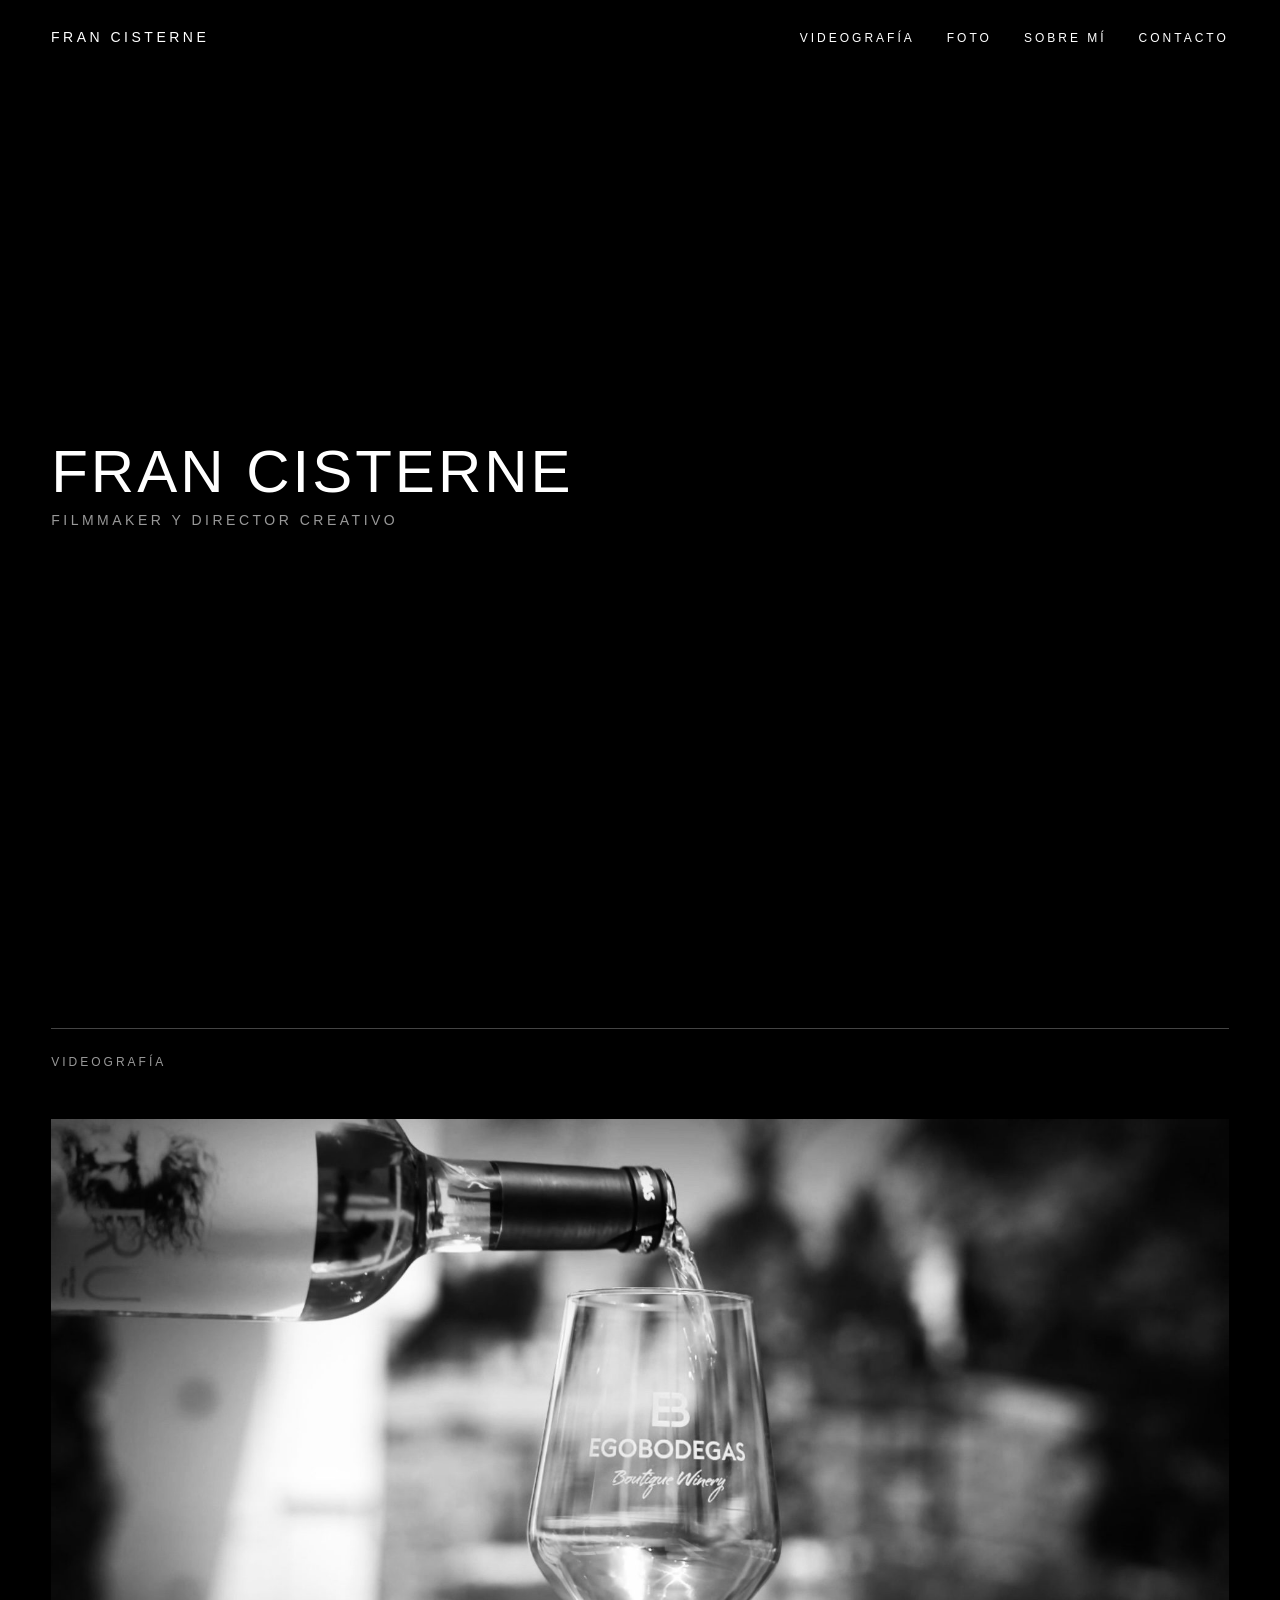
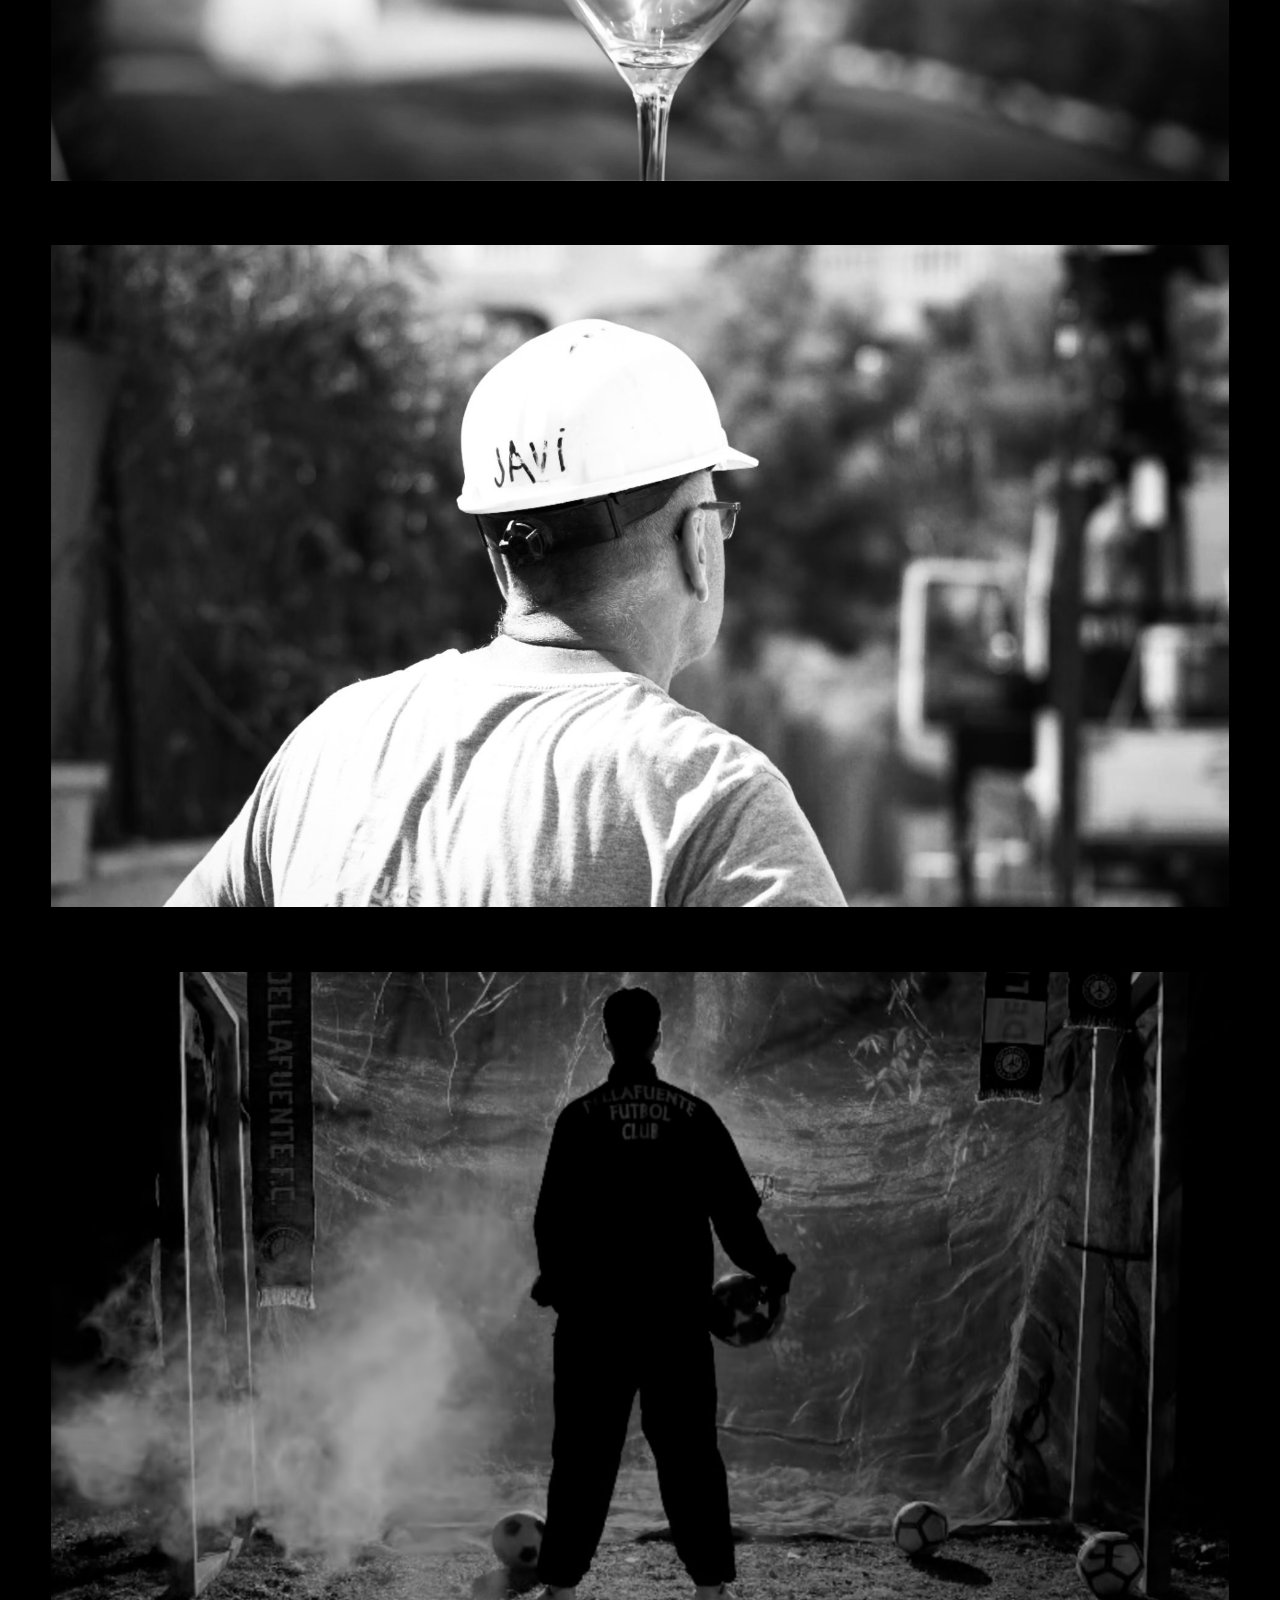
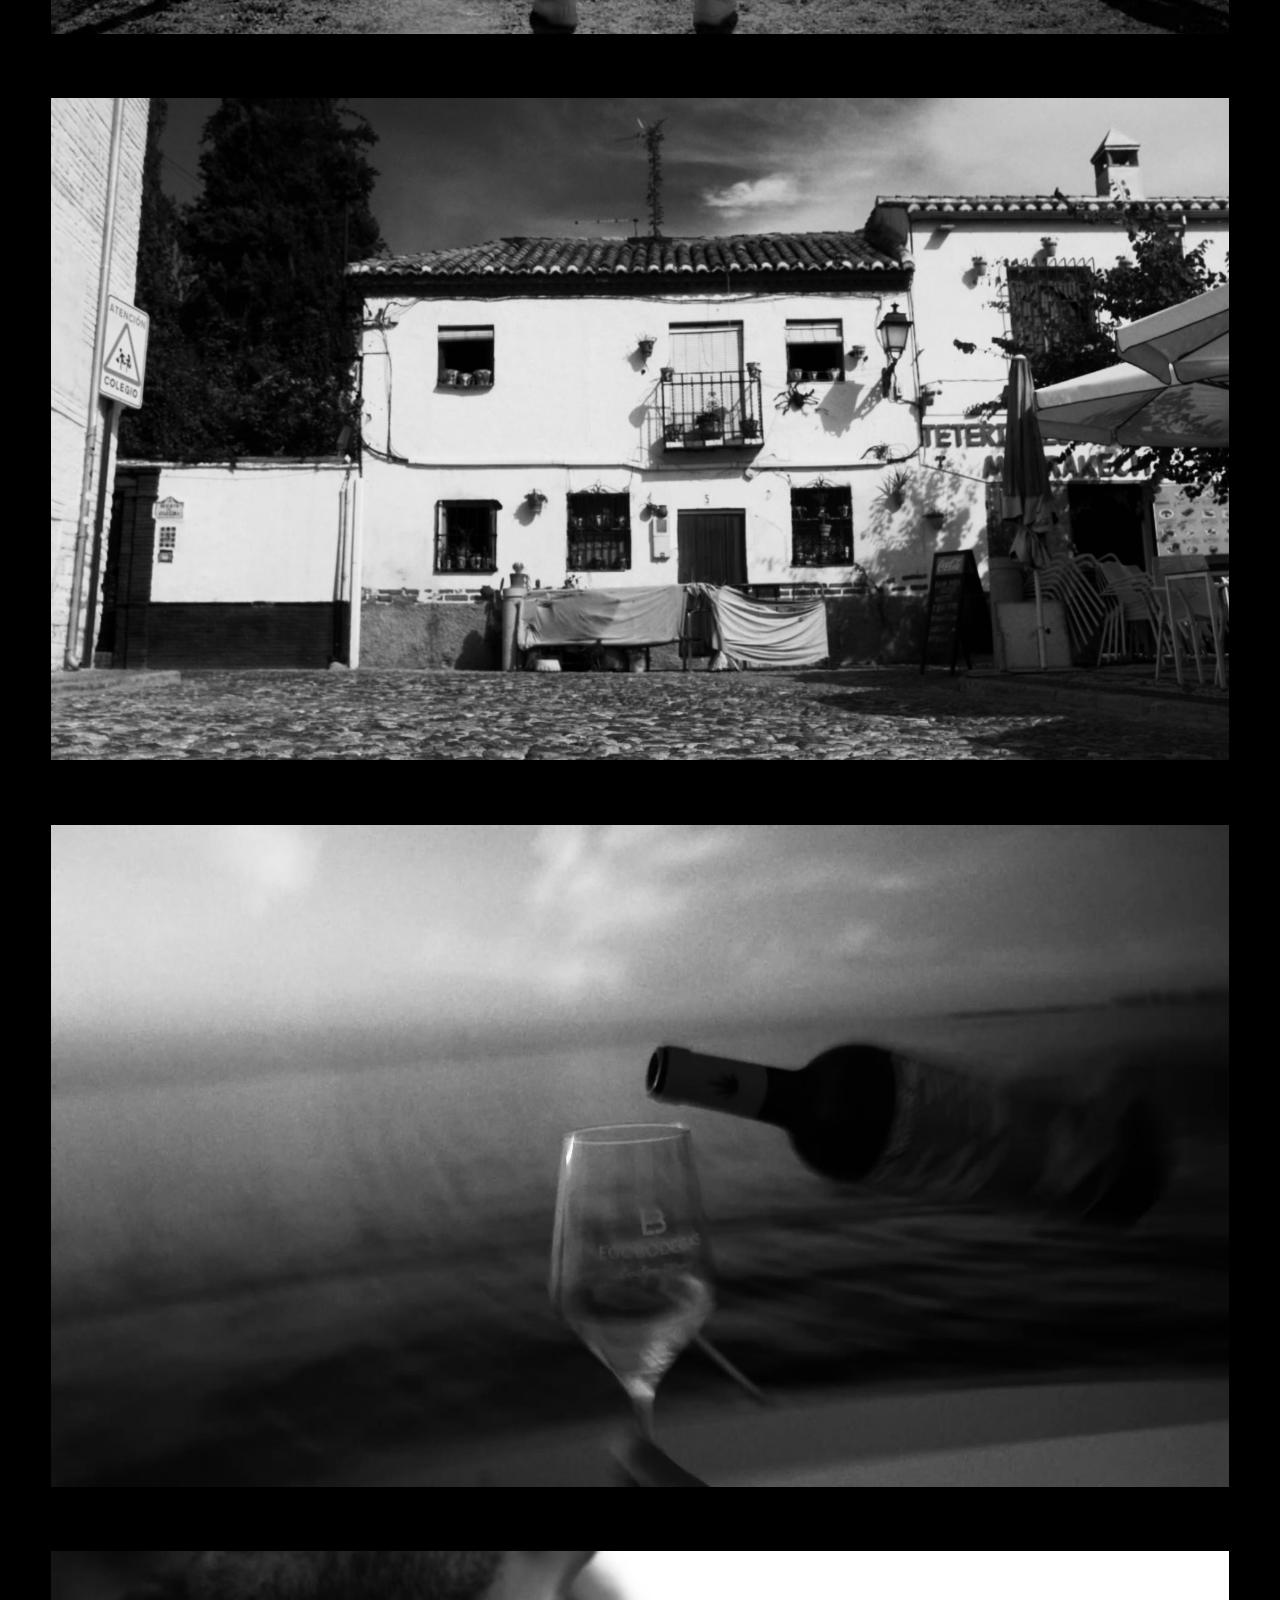
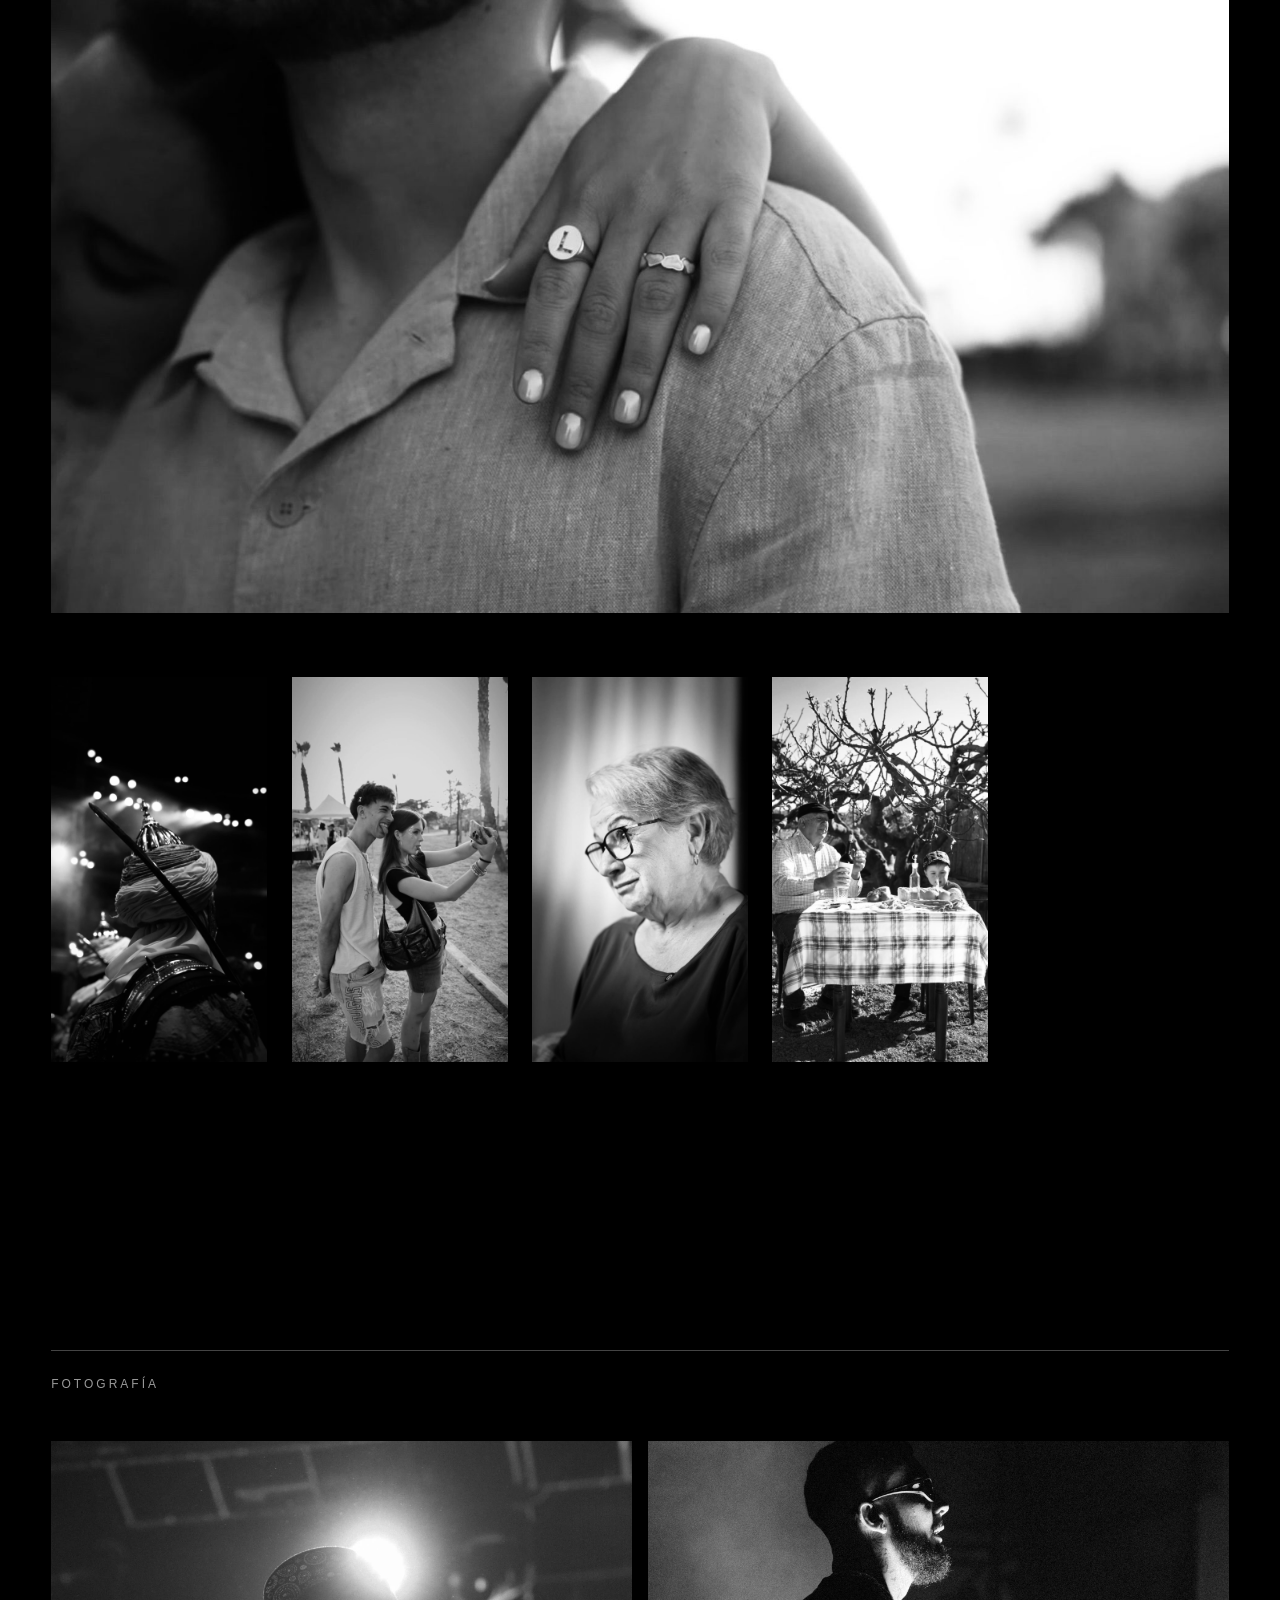
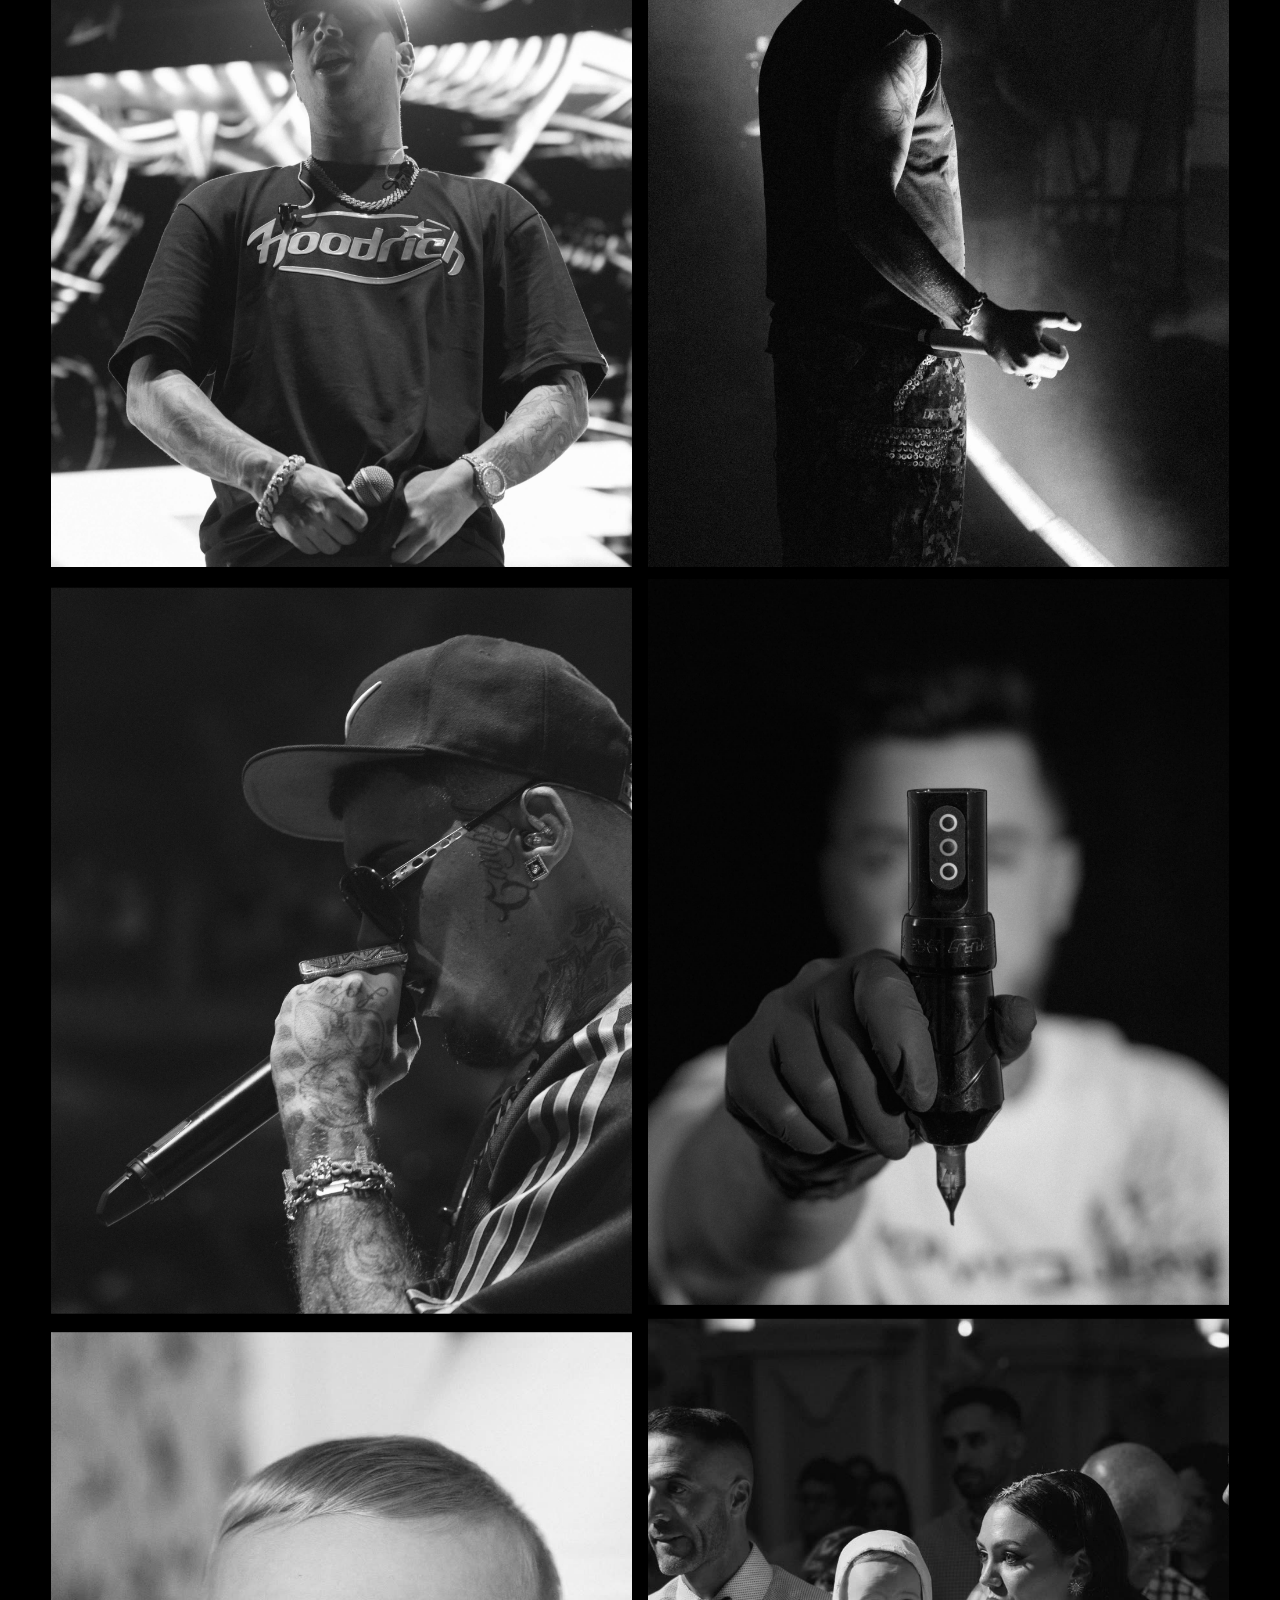
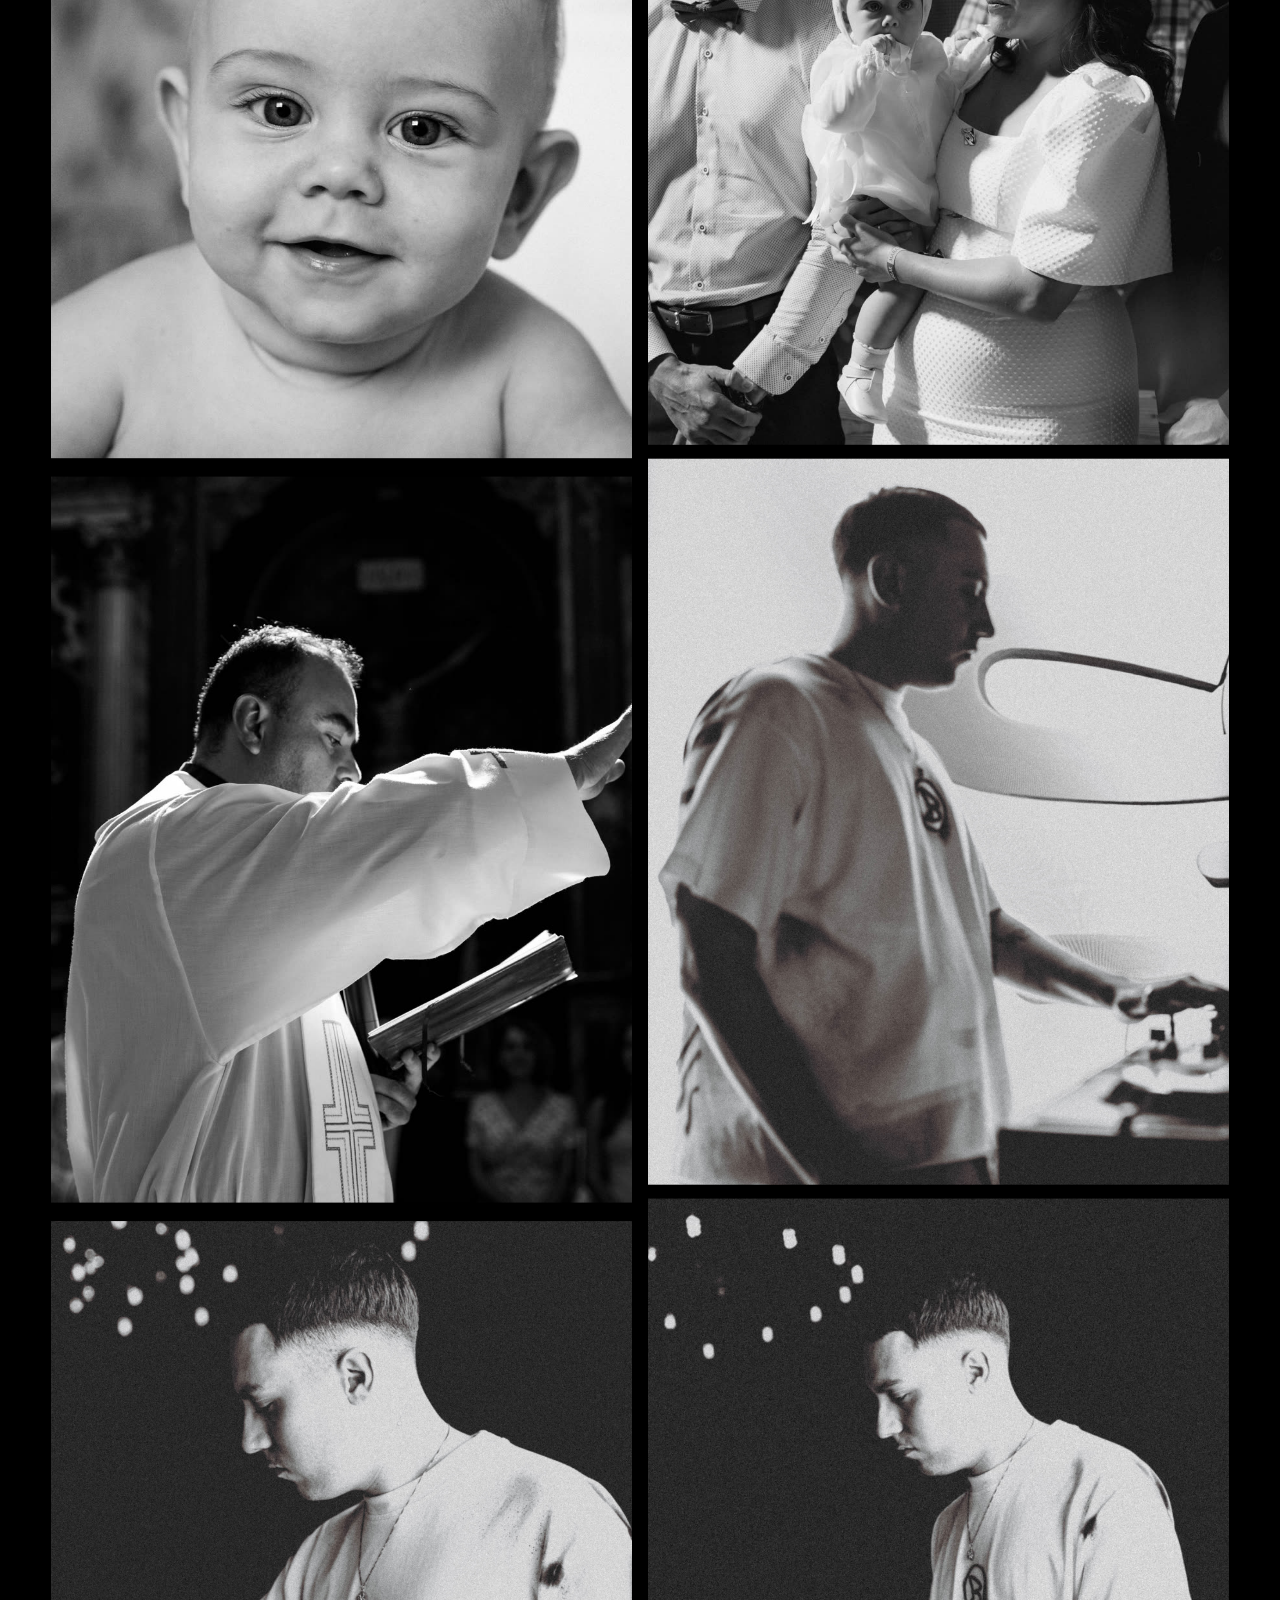
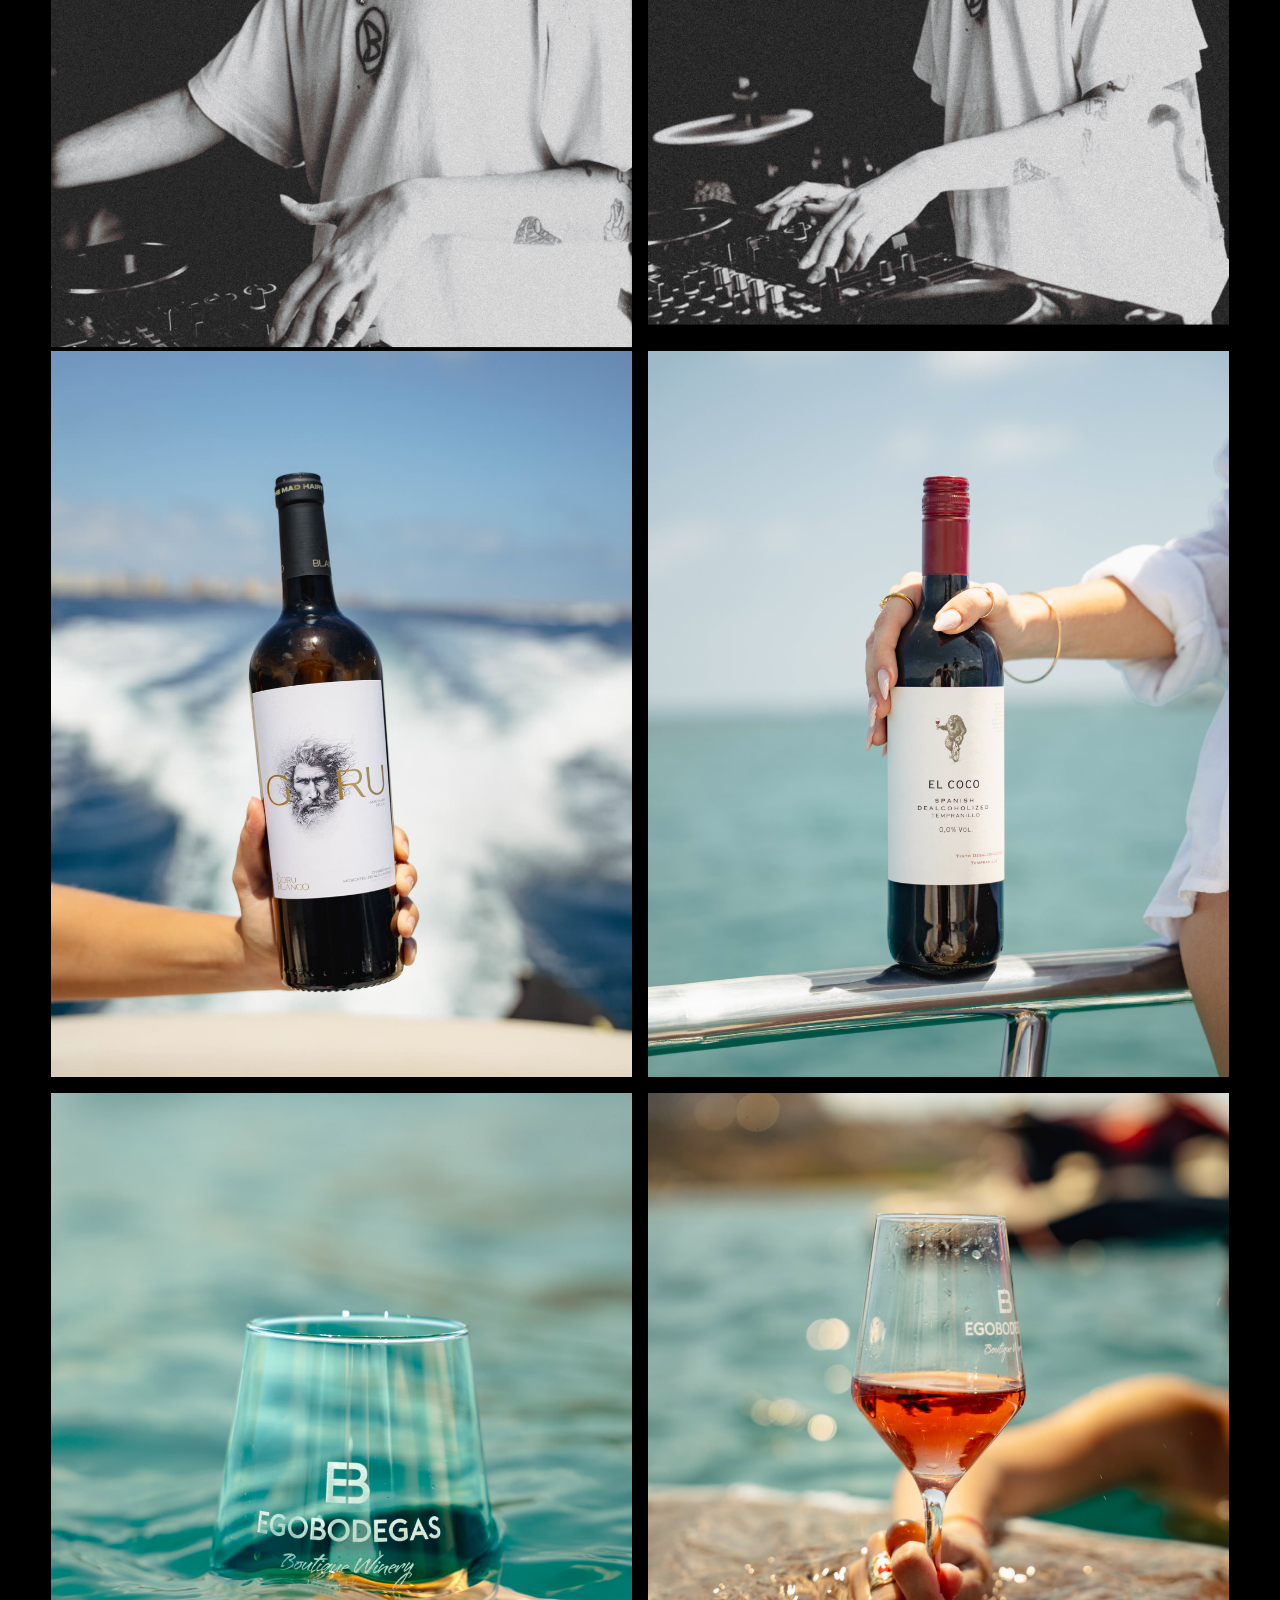
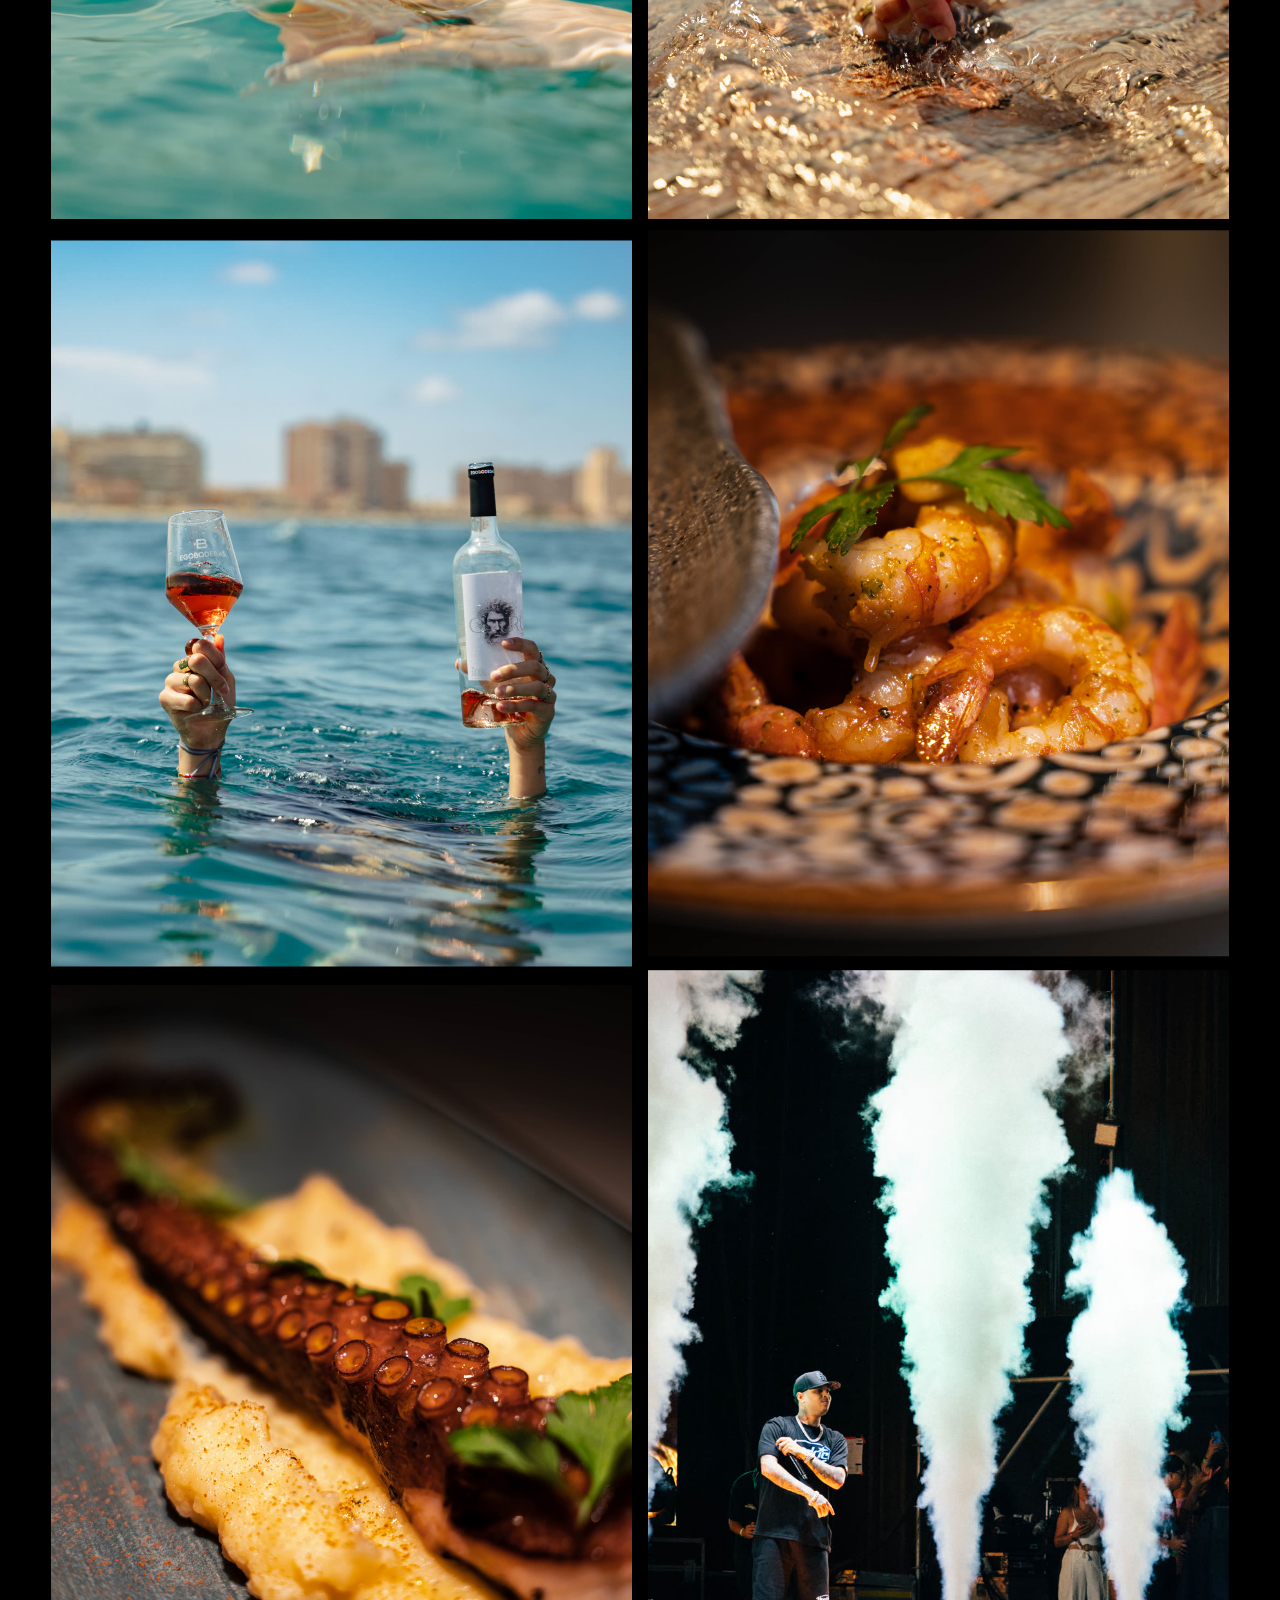
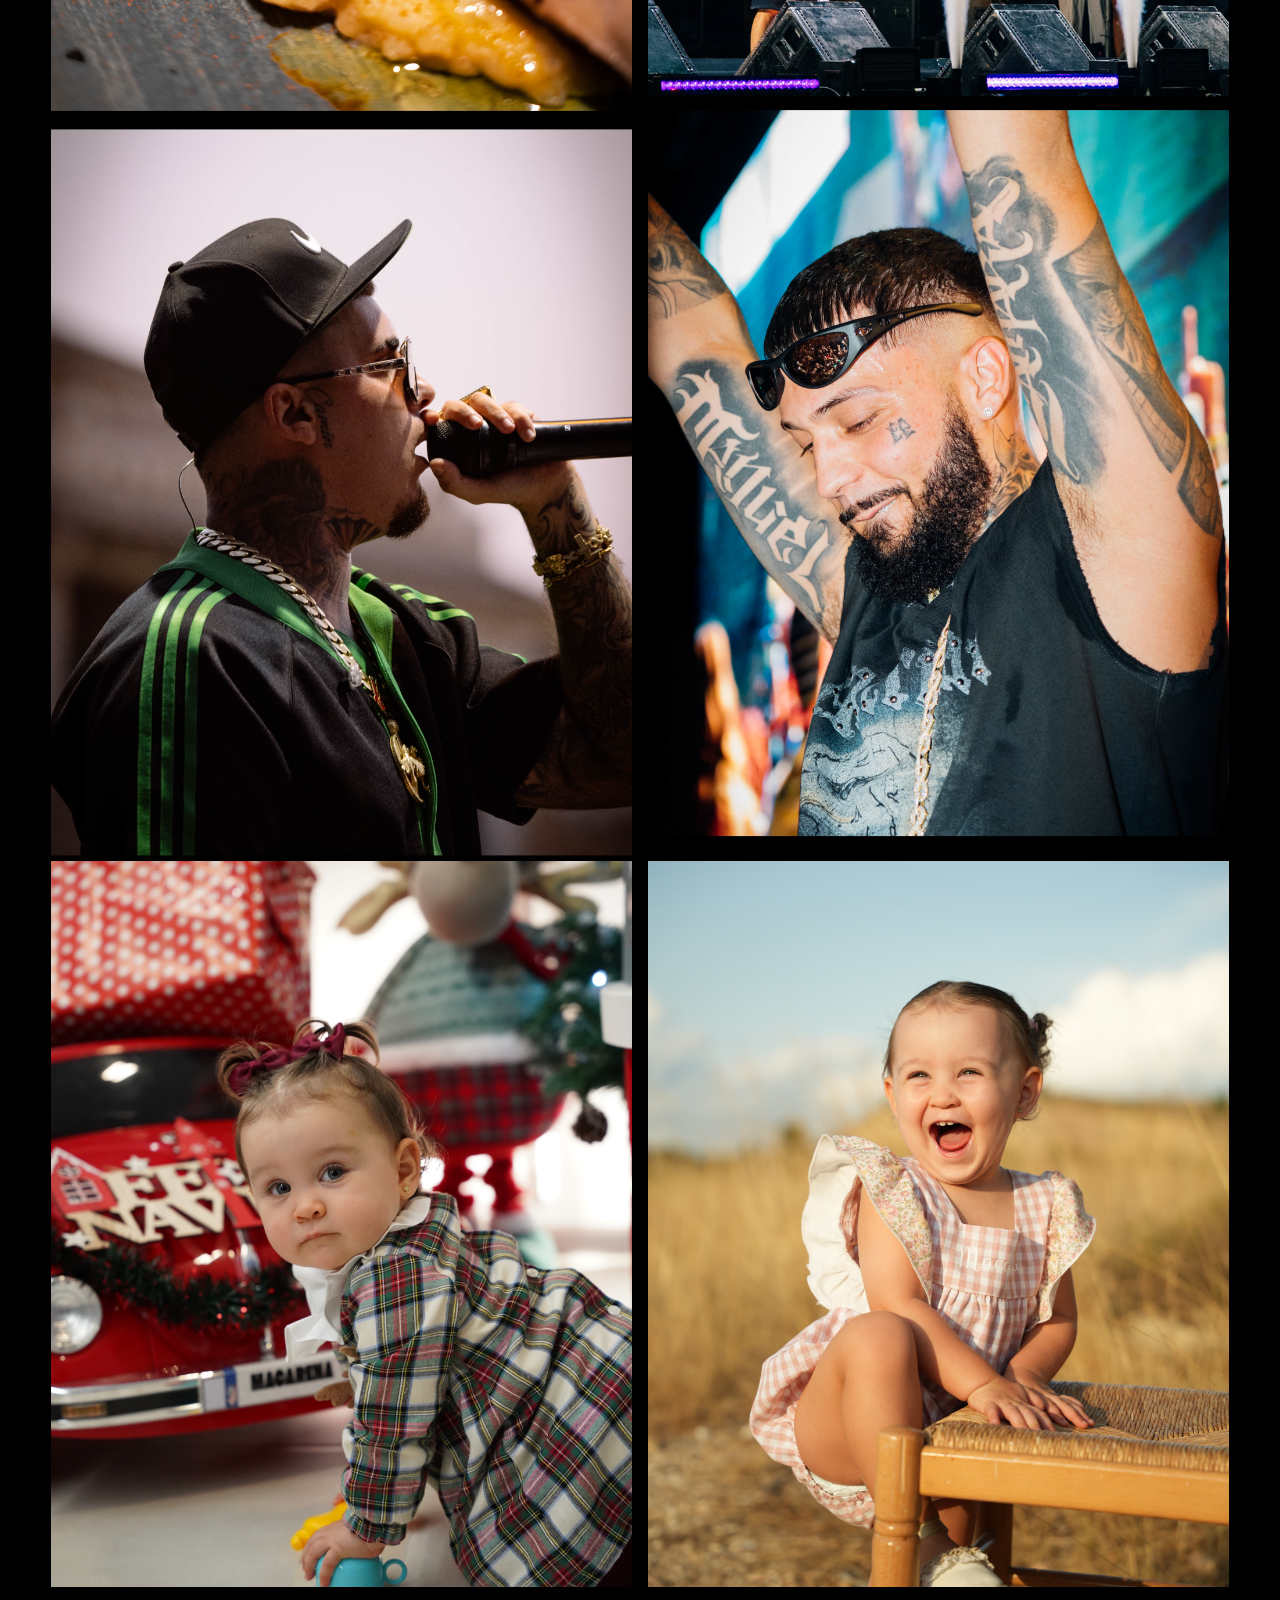
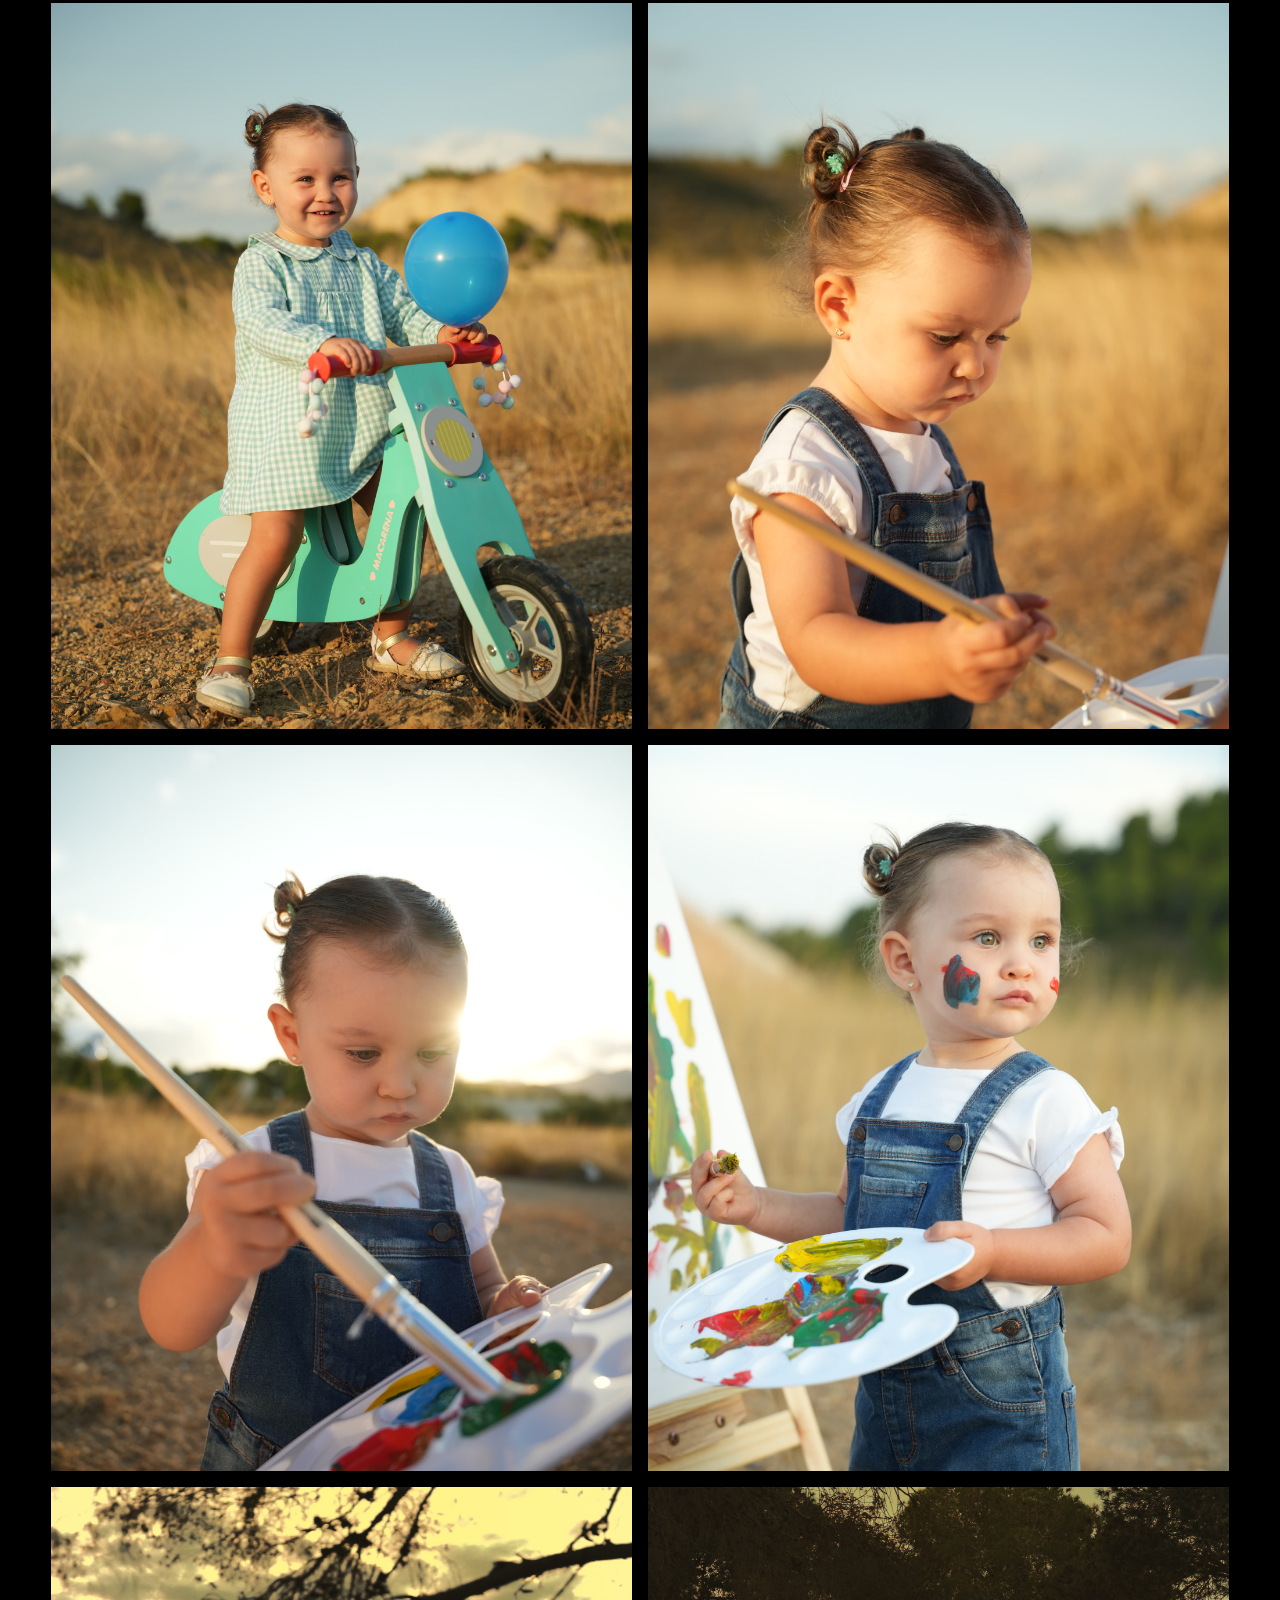
==== commit 71529204: "fix(hero): center overlay vertically and bold name only - Vertically center hero name+tag in viewpor" ====
--- a/index.html
+++ b/index.html
@@ -97,7 +97,7 @@
         <source src="assets/videos/horizontal/granada-2026-jaleo.mp4" type="video/mp4" />
       </video>
       <div class="hero__overlay">
-        <h1 class="hero__title">FRAN CISTERNE</h1>
+        <h1 class="hero__title"><strong>FRAN CISTERNE</strong></h1>
         <p class="hero__tag">Filmmaker y Director Creativo</p>
       </div>
     </section>
--- a/style.css
+++ b/style.css
@@ -137,29 +137,36 @@
 }
 .hero__overlay {
   position: absolute;
-  inset: auto 0 var(--s-8) 0;
+  inset: 0;
   padding: 0 var(--w-gutter);
+  /* Center name + tag in the hero; top inset clears fixed nav */
+  padding-top: calc(var(--s-3) * 2 + 1.5rem);
   display: flex;
   flex-direction: column;
+  justify-content: center;
   gap: var(--s-1);
   pointer-events: none;
   z-index: 2;
+  box-sizing: border-box;
 }
 .hero__title {
   margin: 0;
-  font-weight: var(--f-weight-light);
+  font-weight: var(--f-weight-thin);
   font-size: clamp(var(--t-24), 6.5vw, 60px);
   line-height: 1;
   letter-spacing: 0.05em;
   white-space: nowrap;
 }
+.hero__title strong {
+  font-weight: var(--f-weight-base);
+}
 .hero__tag {
   margin: 0;
   font-size: var(--t-14);
   letter-spacing: 0.25em;
   text-transform: uppercase;
   color: var(--c-meta);
-  font-weight: var(--f-weight-light);
+  font-weight: var(--f-weight-thin);
   white-space: nowrap;
 }
 
@@ -724,8 +731,8 @@
     grid-template-columns: repeat(2, 1fr);
   }
   .hero__overlay {
-    inset: auto 0 var(--s-4) 0;
-    padding: 0 var(--s-3);
+    padding-left: var(--s-3);
+    padding-right: var(--s-3);
   }
   .about__text {
     font-size: var(--t-16);
